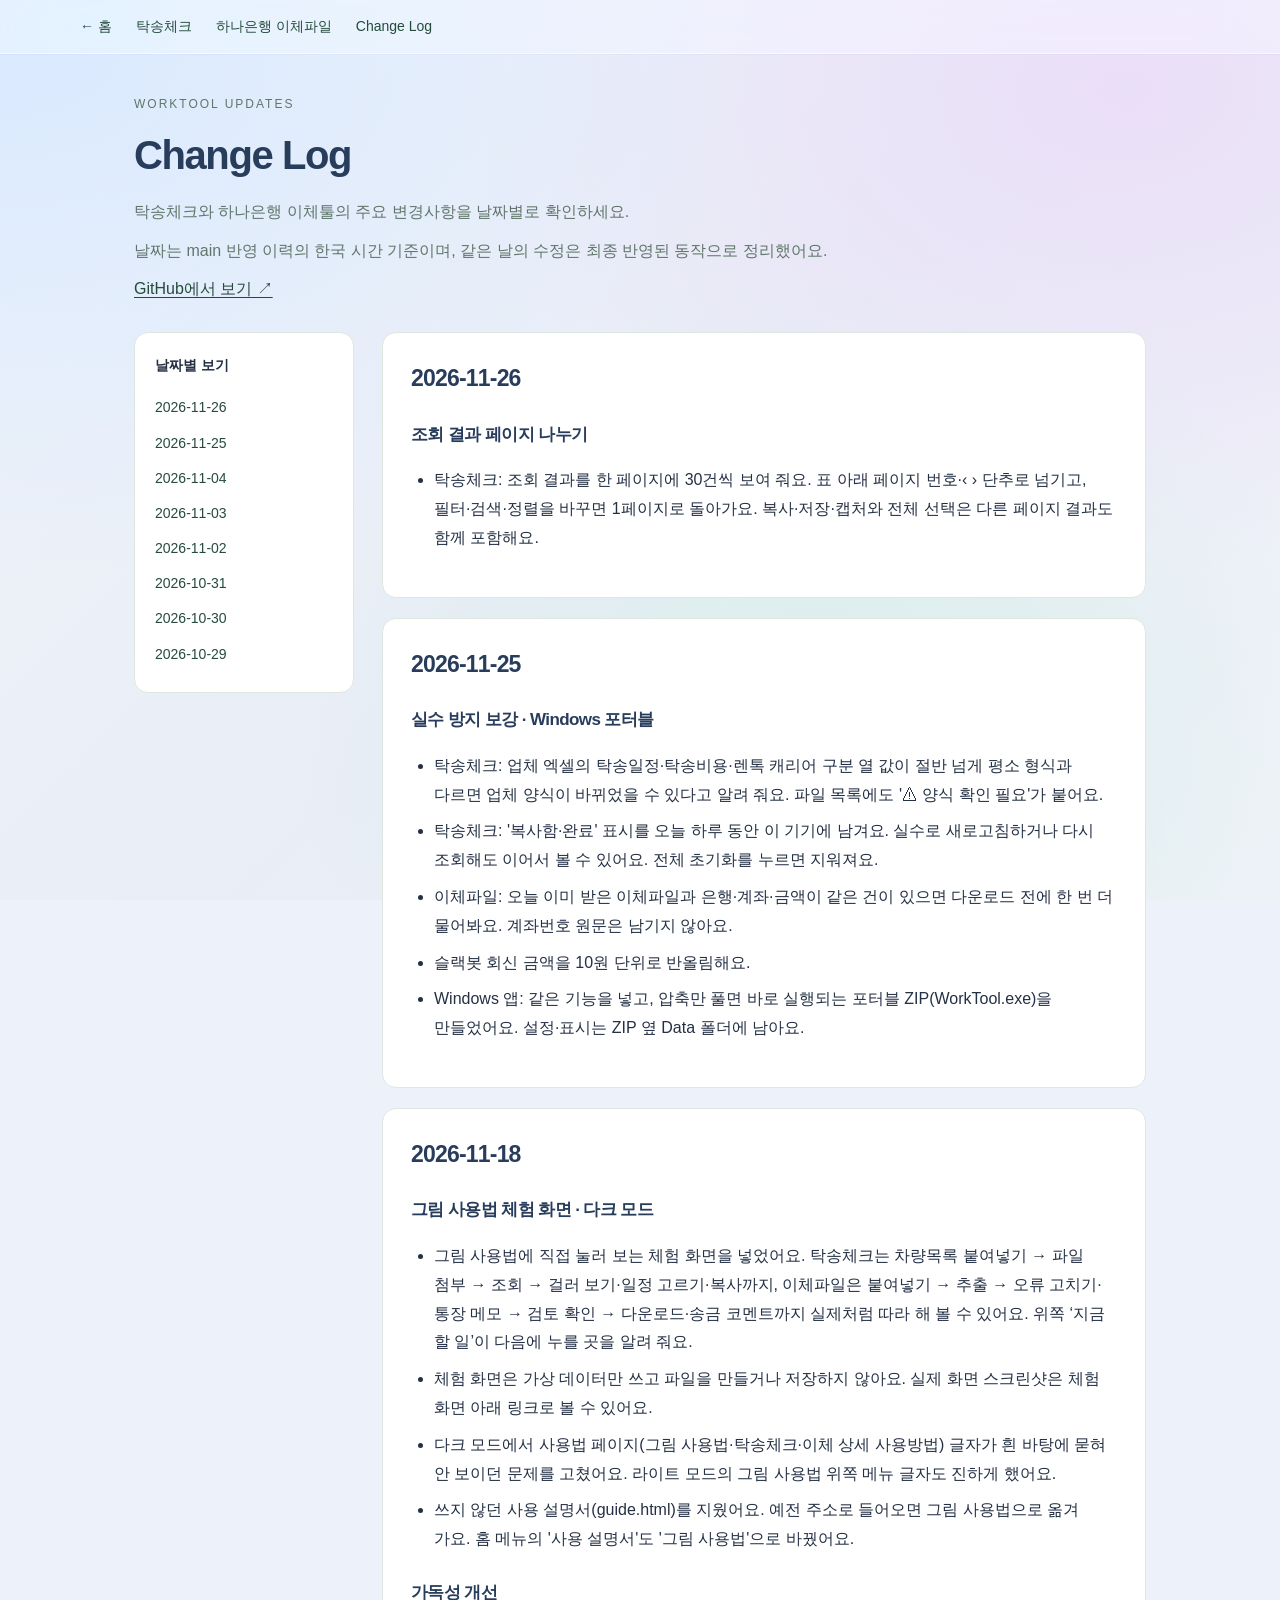
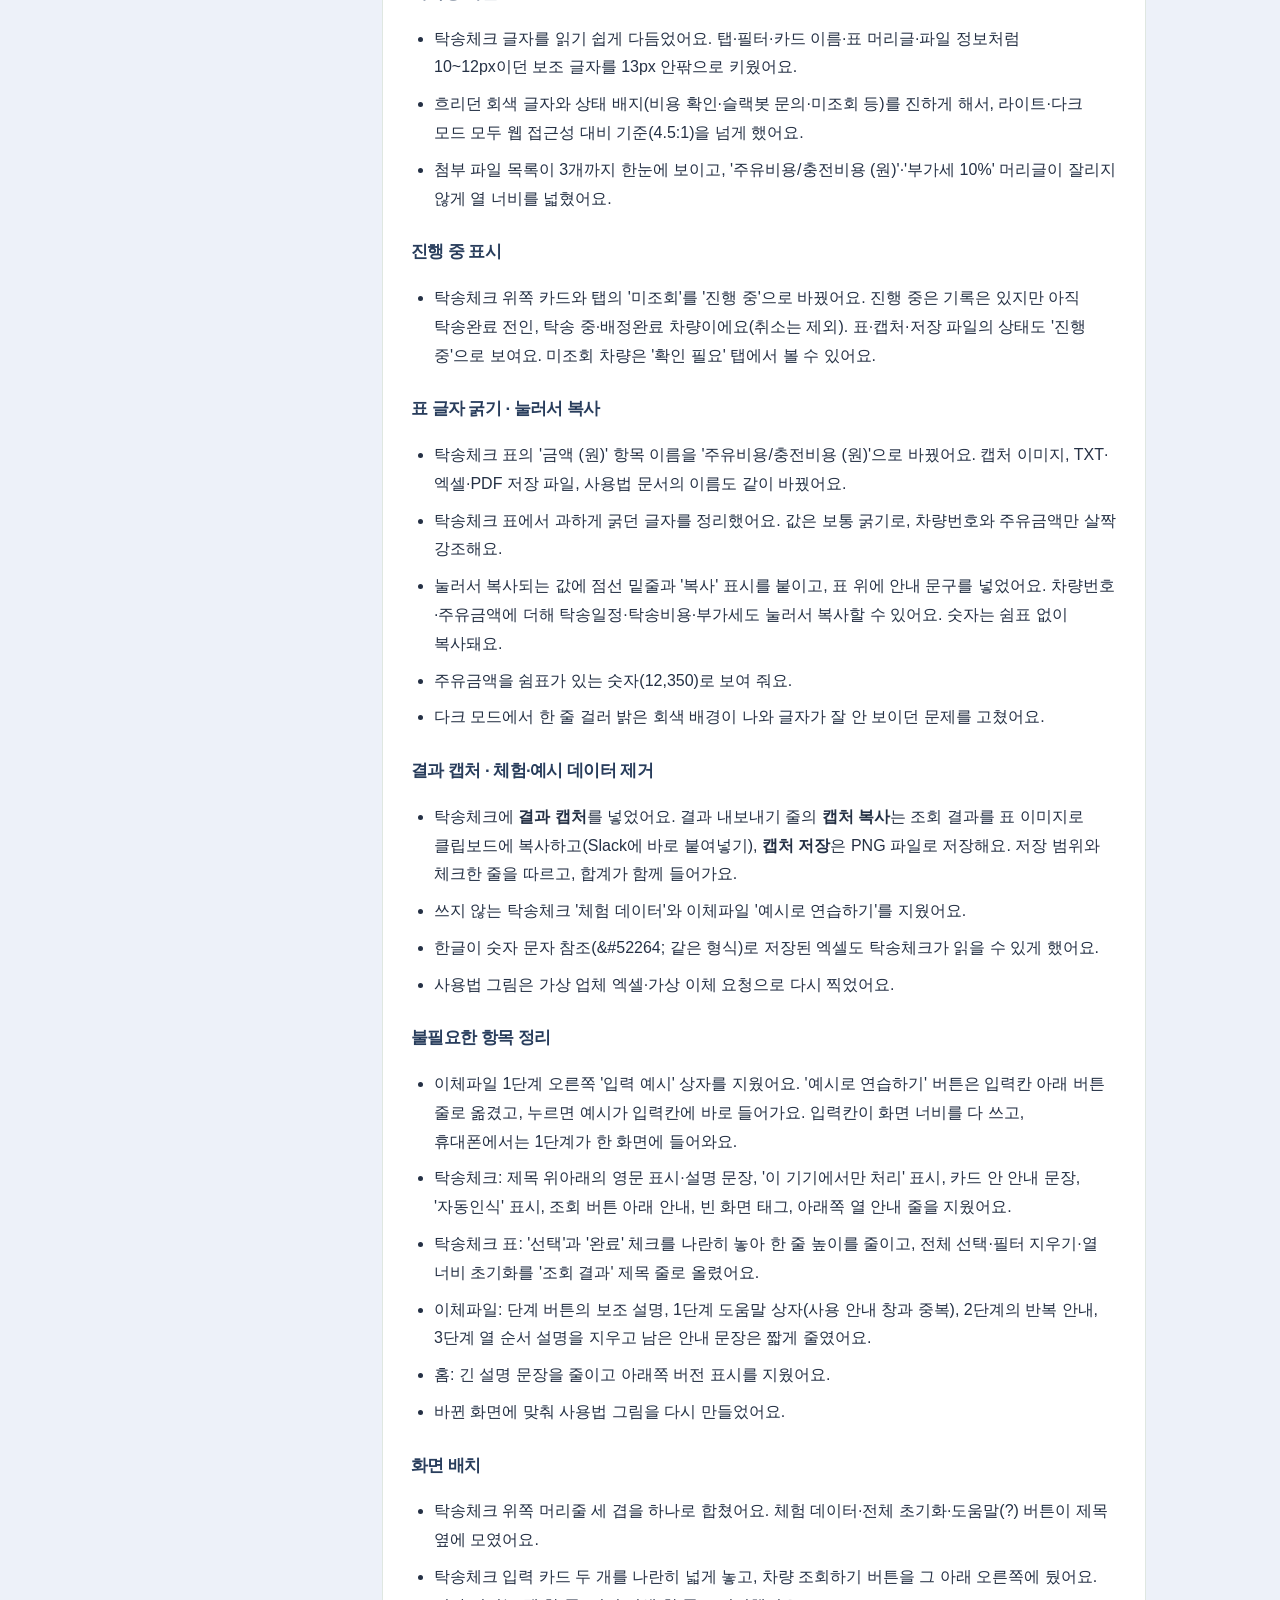
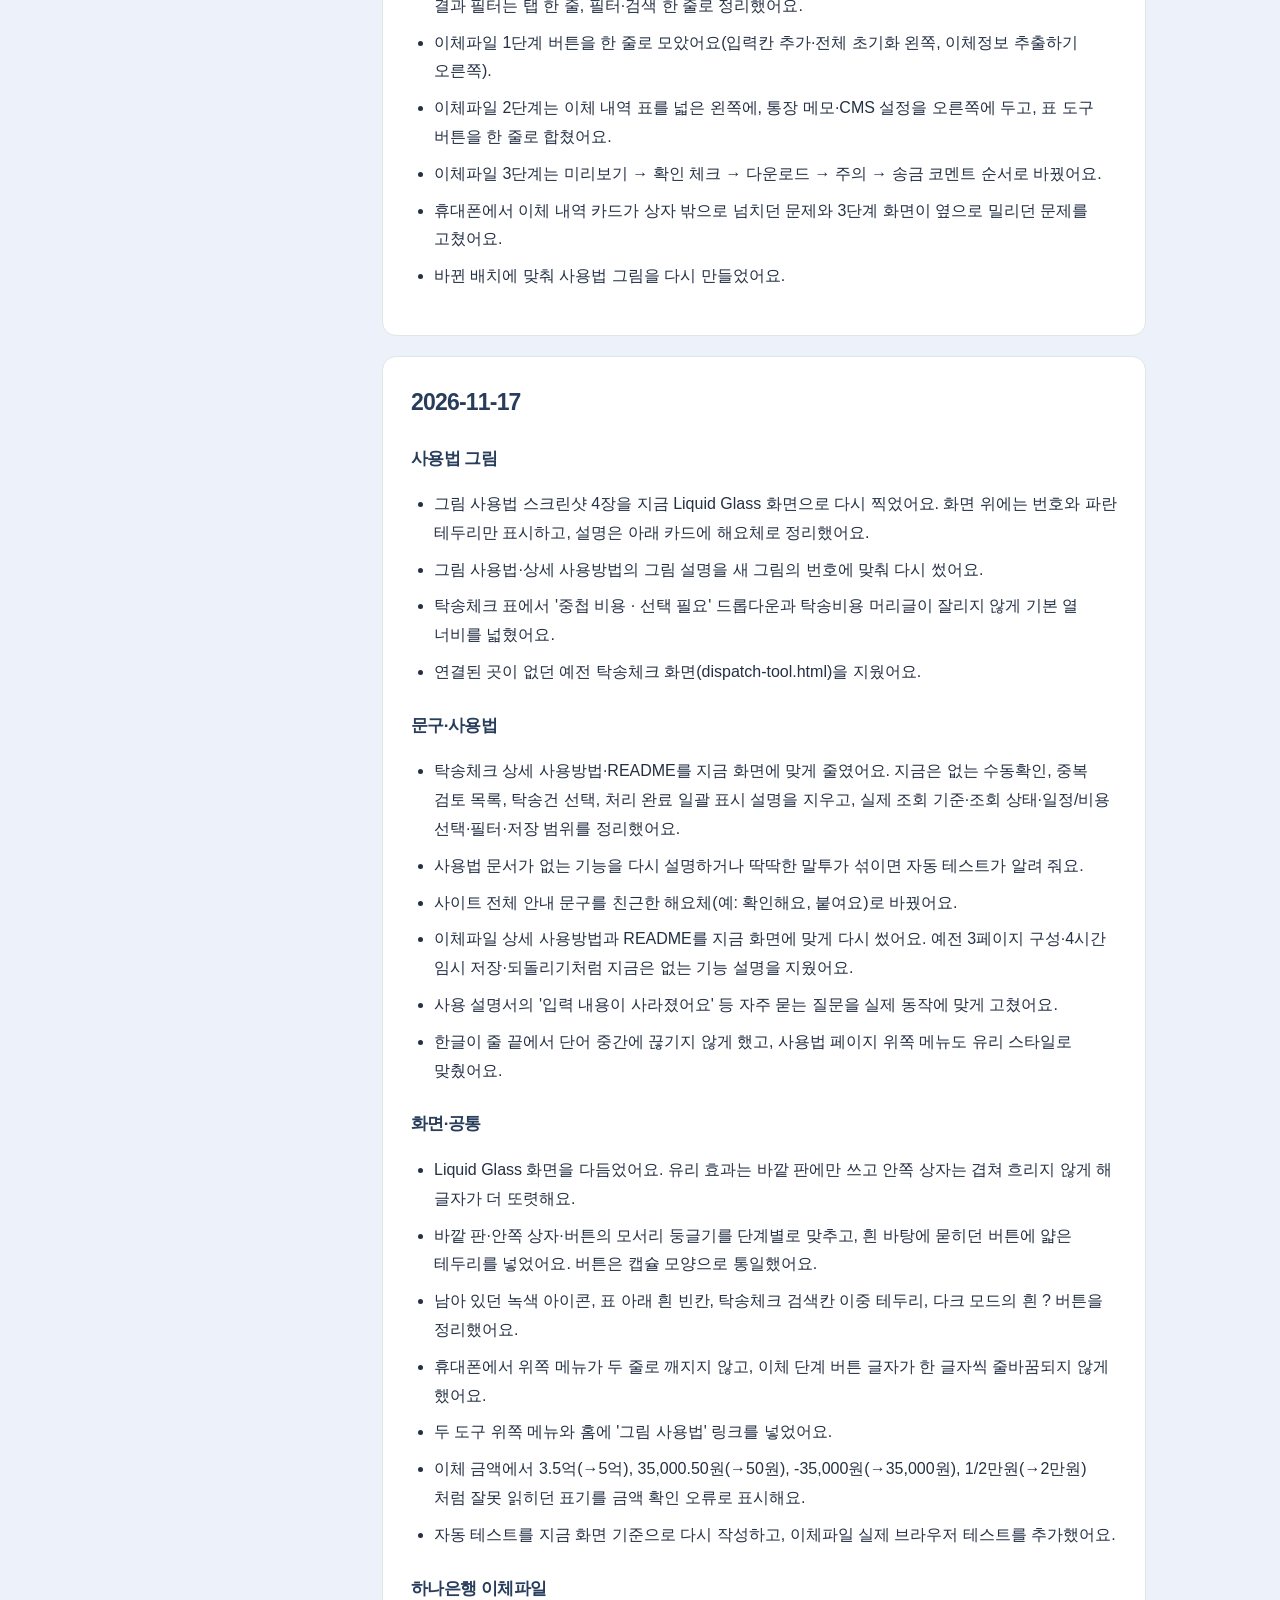
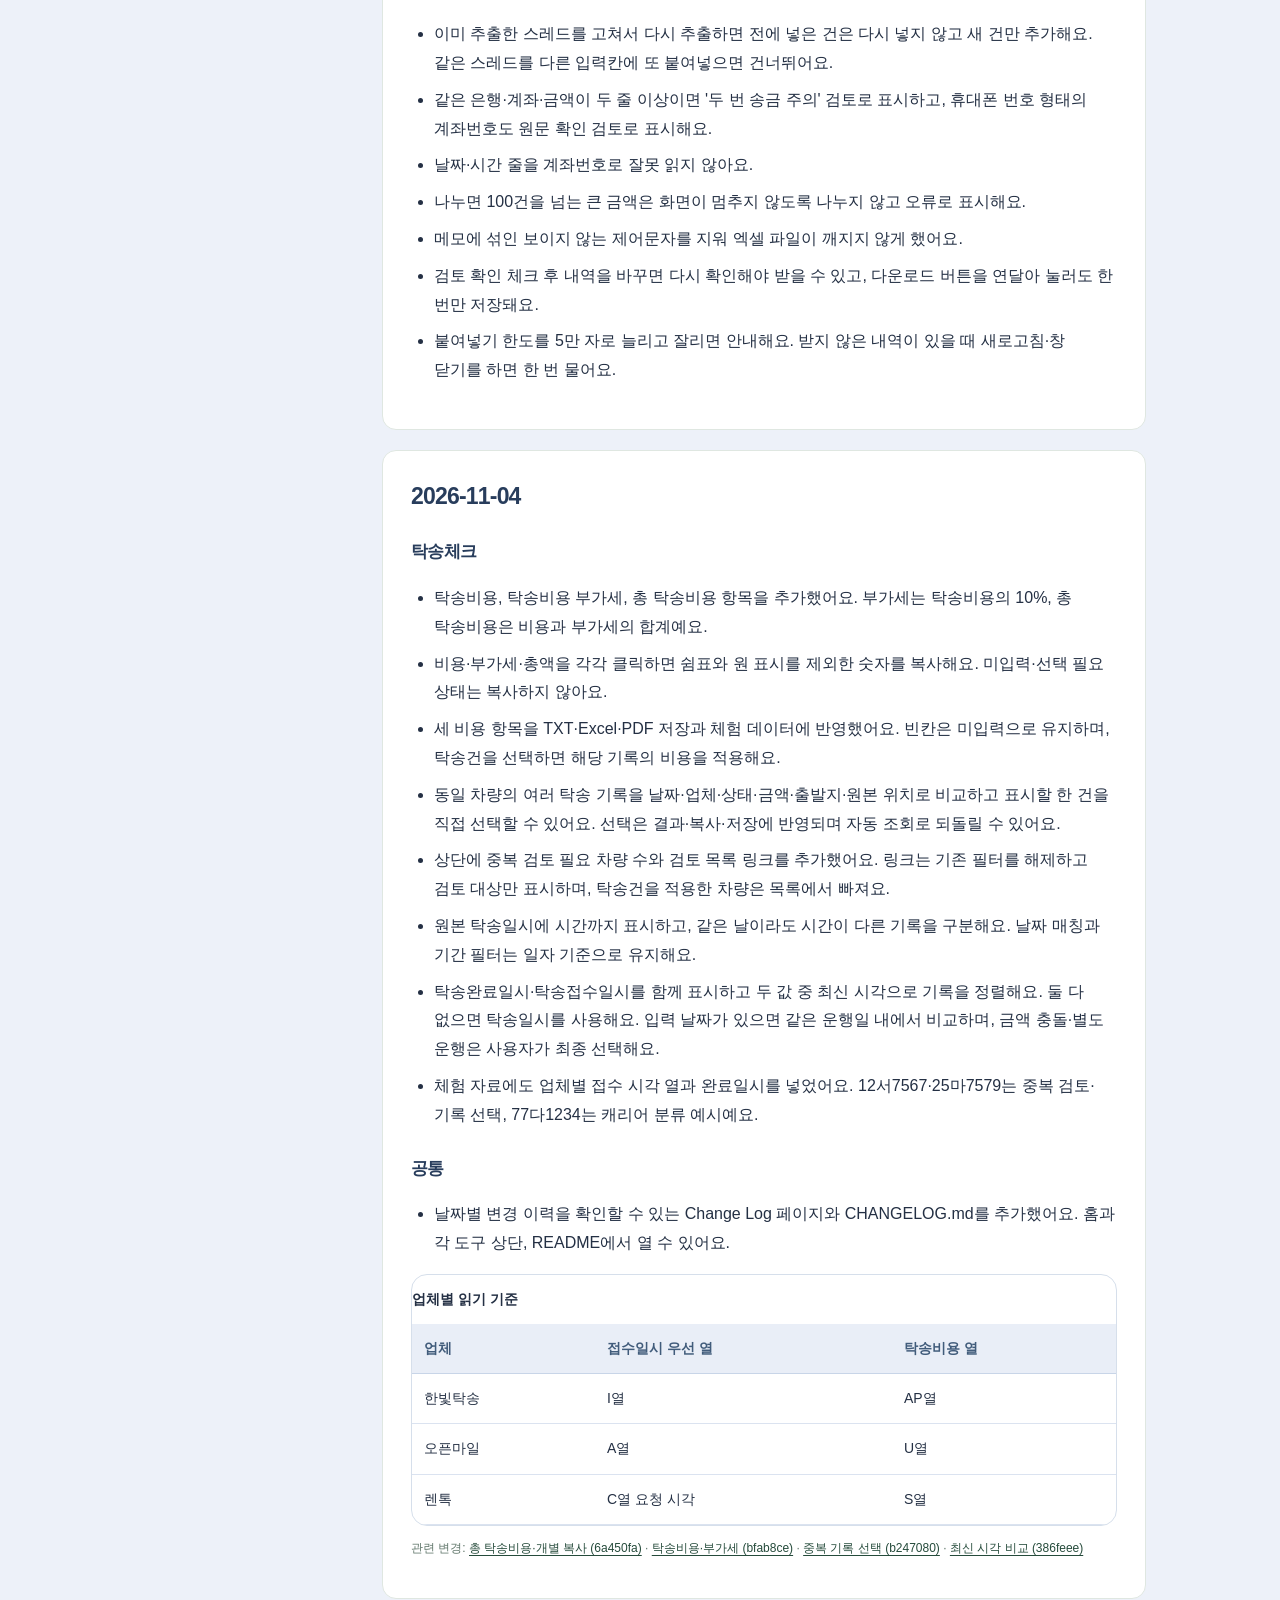
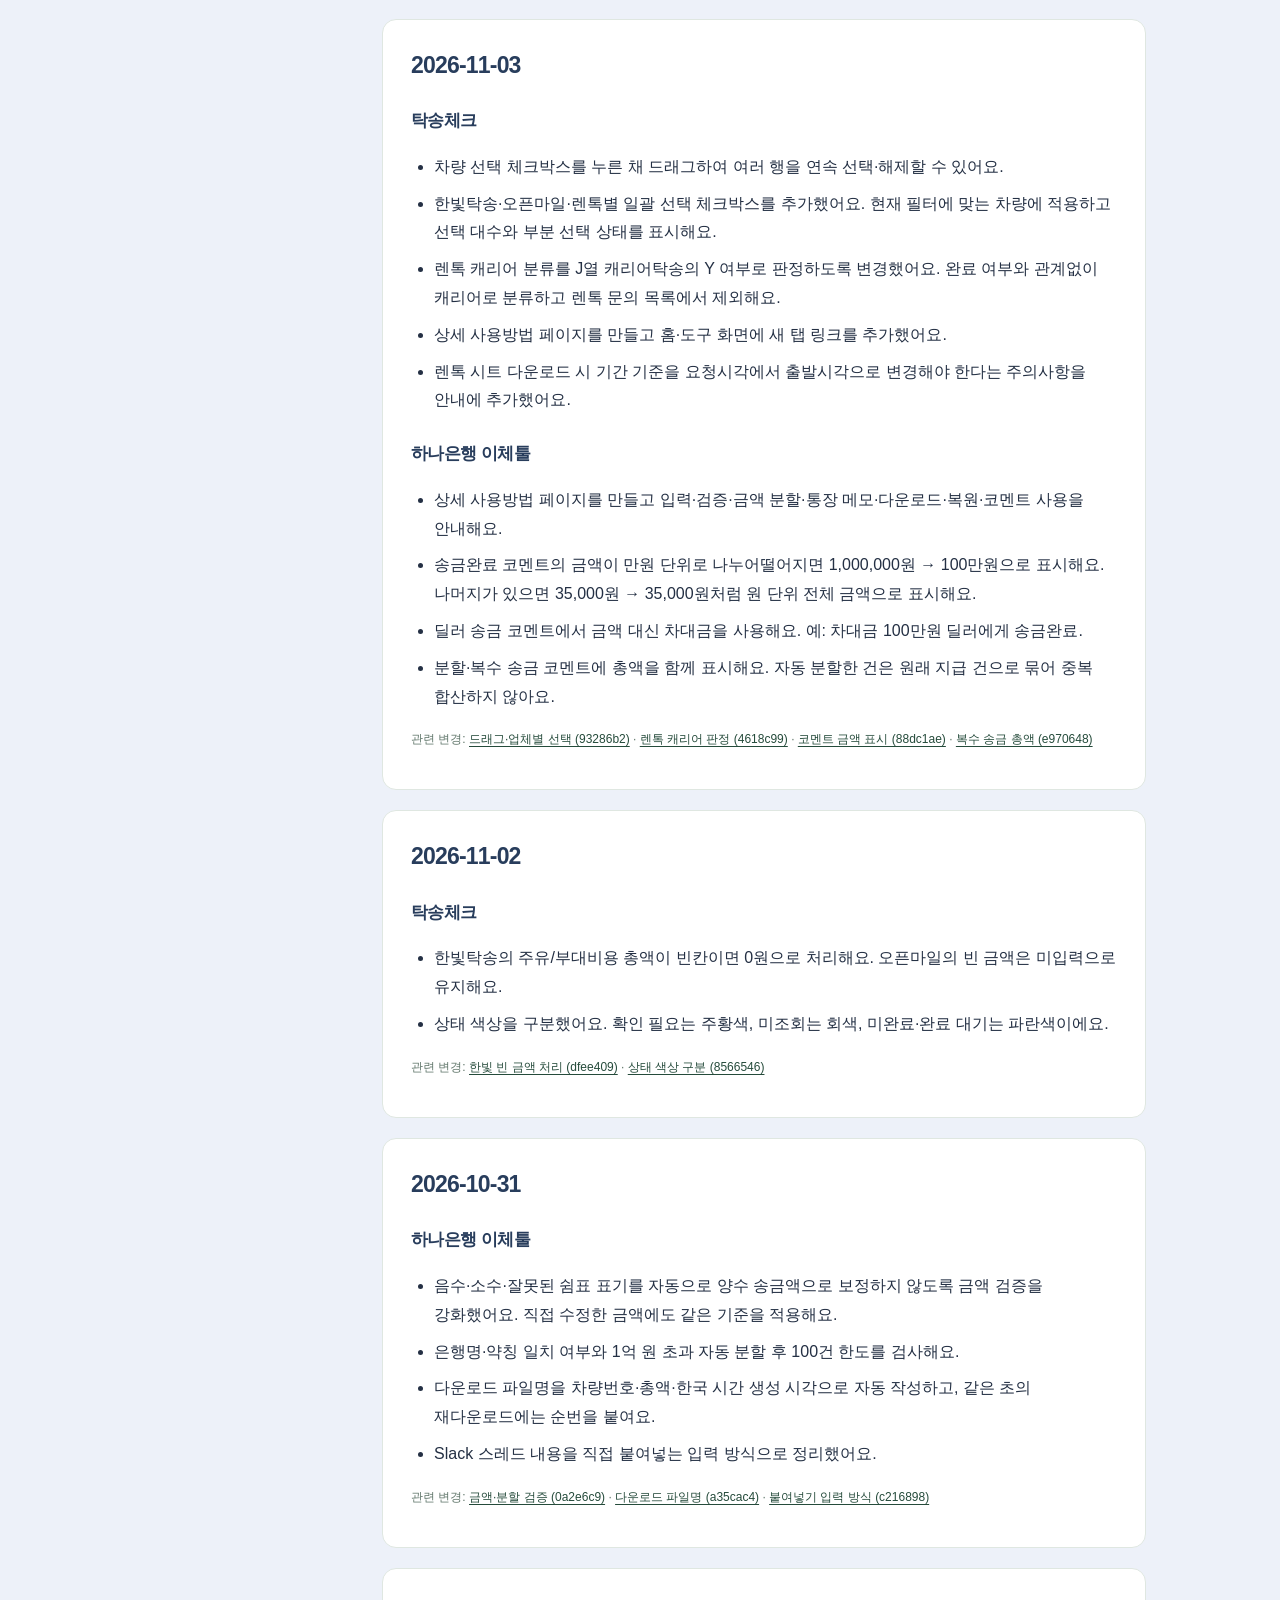
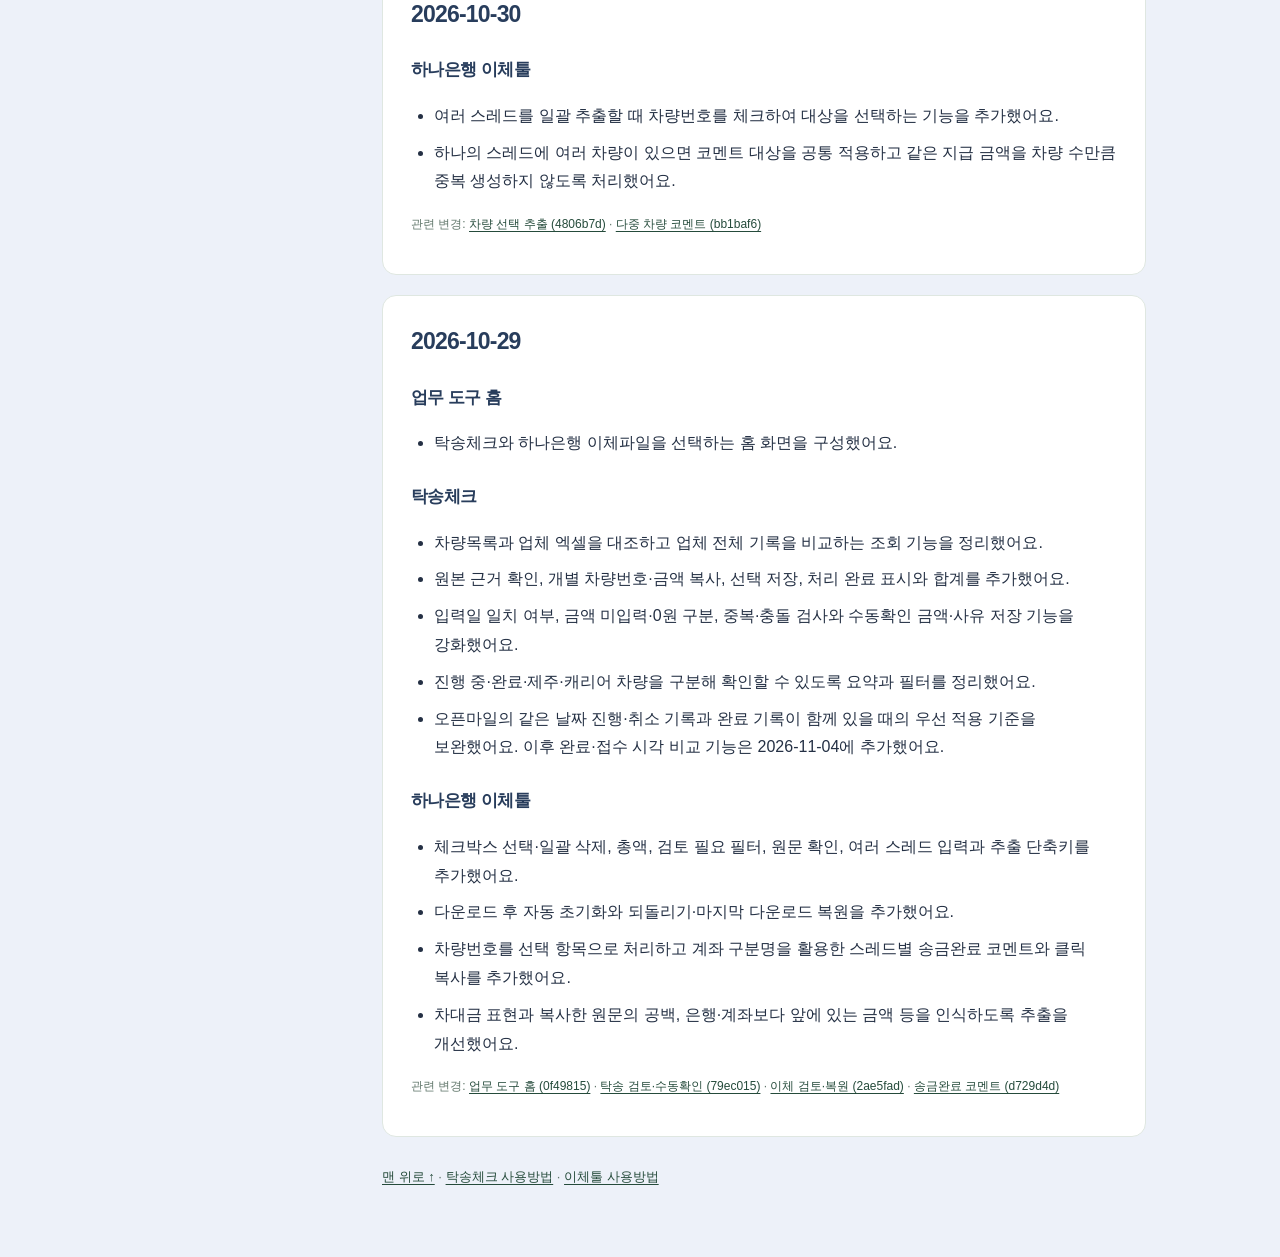
==== changelog.html @ ed2bb886 "Show dispatch check results 30 rows per page Co-Authored-By: Claude Opus 5.5 <noreply@anthropic.com>" ====
<!doctype html>
<html lang="ko"><head><meta charset="utf-8"><meta name="viewport" content="width=device-width,initial-scale=1"><meta name="description" content="WorkTool 탁송체크와 하나은행 이체툴의 날짜별 변경 이력이에요."><title>Change Log · 업무 도구</title><style>
:root{font-family:-apple-system,BlinkMacSystemFont,"Segoe UI","Malgun Gothic",sans-serif;color:#253e35;background:#f5f7f5;line-height:1.8}*{box-sizing:border-box}body{margin:0}a{color:#254b3b;text-underline-offset:4px}a:hover{text-decoration-thickness:2px}a:focus-visible,summary:focus-visible{outline:3px solid #397956;outline-offset:4px}nav{display:flex;flex-wrap:wrap;gap:12px 24px;padding:14px max(20px,calc((100vw - 1120px)/2));background:#fff;border-bottom:1px solid #dfe7e1;font-size:14px}nav a{text-decoration:none}main{max-width:1120px;margin:auto;padding:44px 24px 64px}.eyebrow{font-size:12px;letter-spacing:2px;color:#60766a}h1{font-size:clamp(28px,5vw,40px);line-height:1.35;letter-spacing:-1px;margin:12px 0 16px}h2{font-size:23px;line-height:1.5;margin:0 0 18px}h3{font-size:17px;margin:24px 0 8px}p{margin:10px 0}header>p{color:#60766a;max-width:740px}.button{display:inline-block;background:#254b3b;color:#fff;border-radius:9px;padding:10px 18px;text-decoration:none;margin:12px 0}.layout{display:grid;grid-template-columns:220px minmax(0,1fr);gap:28px;margin-top:28px}.toc{align-self:start;position:sticky;top:20px;background:#fff;border:1px solid #dfe7e1;border-radius:14px;padding:20px;font-size:14px}.toc strong{display:block;margin-bottom:12px}.toc a{display:block;padding:5px 0;text-decoration:none}.content{min-width:0}section{background:#fff;border:1px solid #dfe7e1;border-radius:14px;padding:28px;margin-bottom:20px;scroll-margin-top:20px}li{margin:8px 0}ol,ul{padding-left:23px}.note{background:#edf5ee;border-left:4px solid #397956;padding:12px 16px;border-radius:5px;margin:16px 0}.review-note{background:#fff4db;border-color:#a66a00}pre{background:#f5f7f5;border:1px solid #e0e8e2;padding:16px;border-radius:9px;overflow:auto;font-size:14px;line-height:1.8}code{font-family:ui-monospace,monospace}.tablewrap{overflow-x:auto}table{border-collapse:collapse;width:100%;font-size:14px}th,td{padding:12px;text-align:left;vertical-align:top;border-bottom:1px solid #e0e8e2}th{background:#f5f7f5;white-space:nowrap}.badge{display:inline-block;font-size:13px;font-weight:650;border-radius:5px;padding:3px 8px;white-space:nowrap}.needs{background:#fff4db;color:#8a5700}.missing{background:#eef1f4;color:#526171}.waiting{background:#e8f2ff;color:#245b9e}details{border-bottom:1px solid #e0e8e2;padding:14px 0}summary{cursor:pointer;font-weight:650}footer{font-size:13px;color:#60766a;margin-top:28px}@media(max-width:760px){main{padding:28px 16px 40px}.layout{grid-template-columns:1fr;gap:20px}.toc{position:static}.toc a{display:inline-block;margin-right:16px}section{padding:22px 18px}th,td{padding:10px 8px}}@media print{nav,.toc,.button{display:none}.layout{display:block}main{max-width:none;padding:0}section{break-inside:avoid;border:0;padding:15px 0}body{background:#fff}details{break-inside:avoid}}
 .commits{font-size:12px;color:#60766a;line-height:2;overflow-wrap:anywhere}caption{text-align:left;font-weight:650;padding:12px 0}h2 time{font-variant-numeric:tabular-nums}</style><link rel="stylesheet" href="./assets/mac-glass.css?v=20261118-4">
<script src="./assets/theme.js?v=20261116-1"></script>
</head><body class="mac-ui" data-page="changelog"><nav aria-label="기능 이동"><a href="./index.html">← 홈</a><a href="./dispatch.html">탁송체크</a><a href="./transfer.html">하나은행 이체파일</a><a href="./changelog.html" aria-current="page">Change Log</a></nav><main id="top"><header><div class="eyebrow">WORKTOOL UPDATES</div><h1>Change Log</h1><p>탁송체크와 하나은행 이체툴의 주요 변경사항을 날짜별로 확인하세요.</p><p>날짜는 main 반영 이력의 한국 시간 기준이며, 같은 날의 수정은 최종 반영된 동작으로 정리했어요.</p><a href="https://github.com/chowonki/WorkTool/blob/main/CHANGELOG.md" target="_blank" rel="noopener">GitHub에서 보기 ↗</a></header><div class="layout"><aside class="toc" aria-label="변경 날짜"><strong>날짜별 보기</strong><a href="#date-2026-11-26">2026-11-26</a><a href="#date-2026-11-25">2026-11-25</a><a href="#date-2026-11-04">2026-11-04</a><a href="#date-2026-11-03">2026-11-03</a><a href="#date-2026-11-02">2026-11-02</a><a href="#date-2026-10-31">2026-10-31</a><a href="#date-2026-10-30">2026-10-30</a><a href="#date-2026-10-29">2026-10-29</a></aside><div class="content"><section id="date-2026-11-26"><h2><time datetime="2026-11-26">2026-11-26</time></h2><h3>조회 결과 페이지 나누기</h3><ul><li>탁송체크: 조회 결과를 한 페이지에 30건씩 보여 줘요. 표 아래 페이지 번호·‹ › 단추로 넘기고, 필터·검색·정렬을 바꾸면 1페이지로 돌아가요. 복사·저장·캡처와 전체 선택은 다른 페이지 결과도 함께 포함해요.</li></ul></section><section id="date-2026-11-25"><h2><time datetime="2026-11-25">2026-11-25</time></h2><h3>실수 방지 보강 · Windows 포터블</h3><ul><li>탁송체크: 업체 엑셀의 탁송일정·탁송비용·렌톡 캐리어 구분 열 값이 절반 넘게 평소 형식과 다르면 업체 양식이 바뀌었을 수 있다고 알려 줘요. 파일 목록에도 '⚠ 양식 확인 필요'가 붙어요.</li><li>탁송체크: '복사함·완료' 표시를 오늘 하루 동안 이 기기에 남겨요. 실수로 새로고침하거나 다시 조회해도 이어서 볼 수 있어요. 전체 초기화를 누르면 지워져요.</li><li>이체파일: 오늘 이미 받은 이체파일과 은행·계좌·금액이 같은 건이 있으면 다운로드 전에 한 번 더 물어봐요. 계좌번호 원문은 남기지 않아요.</li><li>슬랙봇 회신 금액을 10원 단위로 반올림해요.</li><li>Windows 앱: 같은 기능을 넣고, 압축만 풀면 바로 실행되는 포터블 ZIP(WorkTool.exe)을 만들었어요. 설정·표시는 ZIP 옆 Data 폴더에 남아요.</li></ul></section><section id="date-2026-11-18"><h2><time datetime="2026-11-18">2026-11-18</time></h2><h3>그림 사용법 체험 화면 · 다크 모드</h3><ul><li>그림 사용법에 직접 눌러 보는 체험 화면을 넣었어요. 탁송체크는 차량목록 붙여넣기 → 파일 첨부 → 조회 → 걸러 보기·일정 고르기·복사까지, 이체파일은 붙여넣기 → 추출 → 오류 고치기·통장 메모 → 검토 확인 → 다운로드·송금 코멘트까지 실제처럼 따라 해 볼 수 있어요. 위쪽 ‘지금 할 일’이 다음에 누를 곳을 알려 줘요.</li><li>체험 화면은 가상 데이터만 쓰고 파일을 만들거나 저장하지 않아요. 실제 화면 스크린샷은 체험 화면 아래 링크로 볼 수 있어요.</li><li>다크 모드에서 사용법 페이지(그림 사용법·탁송체크·이체 상세 사용방법) 글자가 흰 바탕에 묻혀 안 보이던 문제를 고쳤어요. 라이트 모드의 그림 사용법 위쪽 메뉴 글자도 진하게 했어요.</li><li>쓰지 않던 사용 설명서(guide.html)를 지웠어요. 예전 주소로 들어오면 그림 사용법으로 옮겨 가요. 홈 메뉴의 '사용 설명서'도 '그림 사용법'으로 바꿨어요.</li></ul><h3>가독성 개선</h3><ul><li>탁송체크 글자를 읽기 쉽게 다듬었어요. 탭·필터·카드 이름·표 머리글·파일 정보처럼 10~12px이던 보조 글자를 13px 안팎으로 키웠어요.</li><li>흐리던 회색 글자와 상태 배지(비용 확인·슬랙봇 문의·미조회 등)를 진하게 해서, 라이트·다크 모드 모두 웹 접근성 대비 기준(4.5:1)을 넘게 했어요.</li><li>첨부 파일 목록이 3개까지 한눈에 보이고, '주유비용/충전비용 (원)'·'부가세 10%' 머리글이 잘리지 않게 열 너비를 넓혔어요.</li></ul><h3>진행 중 표시</h3><ul><li>탁송체크 위쪽 카드와 탭의 '미조회'를 '진행 중'으로 바꿨어요. 진행 중은 기록은 있지만 아직 탁송완료 전인, 탁송 중·배정완료 차량이에요(취소는 제외). 표·캡처·저장 파일의 상태도 '진행 중'으로 보여요. 미조회 차량은 '확인 필요' 탭에서 볼 수 있어요.</li></ul><h3>표 글자 굵기 · 눌러서 복사</h3><ul><li>탁송체크 표의 '금액 (원)' 항목 이름을 '주유비용/충전비용 (원)'으로 바꿨어요. 캡처 이미지, TXT·엑셀·PDF 저장 파일, 사용법 문서의 이름도 같이 바꿨어요.</li><li>탁송체크 표에서 과하게 굵던 글자를 정리했어요. 값은 보통 굵기로, 차량번호와 주유금액만 살짝 강조해요.</li><li>눌러서 복사되는 값에 점선 밑줄과 '복사' 표시를 붙이고, 표 위에 안내 문구를 넣었어요. 차량번호·주유금액에 더해 탁송일정·탁송비용·부가세도 눌러서 복사할 수 있어요. 숫자는 쉼표 없이 복사돼요.</li><li>주유금액을 쉼표가 있는 숫자(12,350)로 보여 줘요.</li><li>다크 모드에서 한 줄 걸러 밝은 회색 배경이 나와 글자가 잘 안 보이던 문제를 고쳤어요.</li></ul><h3>결과 캡처 · 체험·예시 데이터 제거</h3><ul><li>탁송체크에 <b>결과 캡처</b>를 넣었어요. 결과 내보내기 줄의 <b>캡처 복사</b>는 조회 결과를 표 이미지로 클립보드에 복사하고(Slack에 바로 붙여넣기), <b>캡처 저장</b>은 PNG 파일로 저장해요. 저장 범위와 체크한 줄을 따르고, 합계가 함께 들어가요.</li><li>쓰지 않는 탁송체크 '체험 데이터'와 이체파일 '예시로 연습하기'를 지웠어요.</li><li>한글이 숫자 문자 참조(&amp;#52264; 같은 형식)로 저장된 엑셀도 탁송체크가 읽을 수 있게 했어요.</li><li>사용법 그림은 가상 업체 엑셀·가상 이체 요청으로 다시 찍었어요.</li></ul><h3>불필요한 항목 정리</h3><ul><li>이체파일 1단계 오른쪽 '입력 예시' 상자를 지웠어요. '예시로 연습하기' 버튼은 입력칸 아래 버튼 줄로 옮겼고, 누르면 예시가 입력칸에 바로 들어가요. 입력칸이 화면 너비를 다 쓰고, 휴대폰에서는 1단계가 한 화면에 들어와요.</li><li>탁송체크: 제목 위아래의 영문 표시·설명 문장, '이 기기에서만 처리' 표시, 카드 안 안내 문장, '자동인식' 표시, 조회 버튼 아래 안내, 빈 화면 태그, 아래쪽 열 안내 줄을 지웠어요.</li><li>탁송체크 표: '선택'과 '완료' 체크를 나란히 놓아 한 줄 높이를 줄이고, 전체 선택·필터 지우기·열 너비 초기화를 '조회 결과' 제목 줄로 올렸어요.</li><li>이체파일: 단계 버튼의 보조 설명, 1단계 도움말 상자(사용 안내 창과 중복), 2단계의 반복 안내, 3단계 열 순서 설명을 지우고 남은 안내 문장은 짧게 줄였어요.</li><li>홈: 긴 설명 문장을 줄이고 아래쪽 버전 표시를 지웠어요.</li><li>바뀐 화면에 맞춰 사용법 그림을 다시 만들었어요.</li></ul><h3>화면 배치</h3><ul><li>탁송체크 위쪽 머리줄 세 겹을 하나로 합쳤어요. 체험 데이터·전체 초기화·도움말(?) 버튼이 제목 옆에 모였어요.</li><li>탁송체크 입력 카드 두 개를 나란히 넓게 놓고, 차량 조회하기 버튼을 그 아래 오른쪽에 뒀어요. 결과 필터는 탭 한 줄, 필터·검색 한 줄로 정리했어요.</li><li>이체파일 1단계 버튼을 한 줄로 모았어요(입력칸 추가·전체 초기화 왼쪽, 이체정보 추출하기 오른쪽).</li><li>이체파일 2단계는 이체 내역 표를 넓은 왼쪽에, 통장 메모·CMS 설정을 오른쪽에 두고, 표 도구 버튼을 한 줄로 합쳤어요.</li><li>이체파일 3단계는 미리보기 → 확인 체크 → 다운로드 → 주의 → 송금 코멘트 순서로 바꿨어요.</li><li>휴대폰에서 이체 내역 카드가 상자 밖으로 넘치던 문제와 3단계 화면이 옆으로 밀리던 문제를 고쳤어요.</li><li>바뀐 배치에 맞춰 사용법 그림을 다시 만들었어요.</li></ul></section><section id="date-2026-11-17"><h2><time datetime="2026-11-17">2026-11-17</time></h2><h3>사용법 그림</h3><ul><li>그림 사용법 스크린샷 4장을 지금 Liquid Glass 화면으로 다시 찍었어요. 화면 위에는 번호와 파란 테두리만 표시하고, 설명은 아래 카드에 해요체로 정리했어요.</li><li>그림 사용법·상세 사용방법의 그림 설명을 새 그림의 번호에 맞춰 다시 썼어요.</li><li>탁송체크 표에서 '중첩 비용 · 선택 필요' 드롭다운과 탁송비용 머리글이 잘리지 않게 기본 열 너비를 넓혔어요.</li><li>연결된 곳이 없던 예전 탁송체크 화면(dispatch-tool.html)을 지웠어요.</li></ul><h3>문구·사용법</h3><ul><li>탁송체크 상세 사용방법·README를 지금 화면에 맞게 줄였어요. 지금은 없는 수동확인, 중복 검토 목록, 탁송건 선택, 처리 완료 일괄 표시 설명을 지우고, 실제 조회 기준·조회 상태·일정/비용 선택·필터·저장 범위를 정리했어요.</li><li>사용법 문서가 없는 기능을 다시 설명하거나 딱딱한 말투가 섞이면 자동 테스트가 알려 줘요.</li><li>사이트 전체 안내 문구를 친근한 해요체(예: 확인해요, 붙여요)로 바꿨어요.</li><li>이체파일 상세 사용방법과 README를 지금 화면에 맞게 다시 썼어요. 예전 3페이지 구성·4시간 임시 저장·되돌리기처럼 지금은 없는 기능 설명을 지웠어요.</li><li>사용 설명서의 '입력 내용이 사라졌어요' 등 자주 묻는 질문을 실제 동작에 맞게 고쳤어요.</li><li>한글이 줄 끝에서 단어 중간에 끊기지 않게 했고, 사용법 페이지 위쪽 메뉴도 유리 스타일로 맞췄어요.</li></ul><h3>화면·공통</h3><ul><li>Liquid Glass 화면을 다듬었어요. 유리 효과는 바깥 판에만 쓰고 안쪽 상자는 겹쳐 흐리지 않게 해 글자가 더 또렷해요.</li><li>바깥 판·안쪽 상자·버튼의 모서리 둥글기를 단계별로 맞추고, 흰 바탕에 묻히던 버튼에 얇은 테두리를 넣었어요. 버튼은 캡슐 모양으로 통일했어요.</li><li>남아 있던 녹색 아이콘, 표 아래 흰 빈칸, 탁송체크 검색칸 이중 테두리, 다크 모드의 흰 ? 버튼을 정리했어요.</li><li>휴대폰에서 위쪽 메뉴가 두 줄로 깨지지 않고, 이체 단계 버튼 글자가 한 글자씩 줄바꿈되지 않게 했어요.</li><li>두 도구 위쪽 메뉴와 홈에 '그림 사용법' 링크를 넣었어요.</li><li>이체 금액에서 3.5억(→5억), 35,000.50원(→50원), -35,000원(→35,000원), 1/2만원(→2만원)처럼 잘못 읽히던 표기를 금액 확인 오류로 표시해요.</li><li>자동 테스트를 지금 화면 기준으로 다시 작성하고, 이체파일 실제 브라우저 테스트를 추가했어요.</li></ul><h3>하나은행 이체파일</h3><ul><li>이미 추출한 스레드를 고쳐서 다시 추출하면 전에 넣은 건은 다시 넣지 않고 새 건만 추가해요. 같은 스레드를 다른 입력칸에 또 붙여넣으면 건너뛰어요.</li><li>같은 은행·계좌·금액이 두 줄 이상이면 '두 번 송금 주의' 검토로 표시하고, 휴대폰 번호 형태의 계좌번호도 원문 확인 검토로 표시해요.</li><li>날짜·시간 줄을 계좌번호로 잘못 읽지 않아요.</li><li>나누면 100건을 넘는 큰 금액은 화면이 멈추지 않도록 나누지 않고 오류로 표시해요.</li><li>메모에 섞인 보이지 않는 제어문자를 지워 엑셀 파일이 깨지지 않게 했어요.</li><li>검토 확인 체크 후 내역을 바꾸면 다시 확인해야 받을 수 있고, 다운로드 버튼을 연달아 눌러도 한 번만 저장돼요.</li><li>붙여넣기 한도를 5만 자로 늘리고 잘리면 안내해요. 받지 않은 내역이 있을 때 새로고침·창 닫기를 하면 한 번 물어요.</li></ul></section><section id="date-2026-11-04"><h2><time datetime="2026-11-04">2026-11-04</time></h2><h3>탁송체크</h3><ul><li>탁송비용, 탁송비용 부가세, 총 탁송비용 항목을 추가했어요. 부가세는 탁송비용의 10%, 총 탁송비용은 비용과 부가세의 합계예요.</li><li>비용·부가세·총액을 각각 클릭하면 쉼표와 원 표시를 제외한 숫자를 복사해요. 미입력·선택 필요 상태는 복사하지 않아요.</li><li>세 비용 항목을 TXT·Excel·PDF 저장과 체험 데이터에 반영했어요. 빈칸은 미입력으로 유지하며, 탁송건을 선택하면 해당 기록의 비용을 적용해요.</li><li>동일 차량의 여러 탁송 기록을 날짜·업체·상태·금액·출발지·원본 위치로 비교하고 표시할 한 건을 직접 선택할 수 있어요. 선택은 결과·복사·저장에 반영되며 자동 조회로 되돌릴 수 있어요.</li><li>상단에 중복 검토 필요 차량 수와 검토 목록 링크를 추가했어요. 링크는 기존 필터를 해제하고 검토 대상만 표시하며, 탁송건을 적용한 차량은 목록에서 빠져요.</li><li>원본 탁송일시에 시간까지 표시하고, 같은 날이라도 시간이 다른 기록을 구분해요. 날짜 매칭과 기간 필터는 일자 기준으로 유지해요.</li><li>탁송완료일시·탁송접수일시를 함께 표시하고 두 값 중 최신 시각으로 기록을 정렬해요. 둘 다 없으면 탁송일시를 사용해요. 입력 날짜가 있으면 같은 운행일 내에서 비교하며, 금액 충돌·별도 운행은 사용자가 최종 선택해요.</li><li>체험 자료에도 업체별 접수 시각 열과 완료일시를 넣었어요. 12서7567·25마7579는 중복 검토·기록 선택, 77다1234는 캐리어 분류 예시예요.</li></ul><h3>공통</h3><ul><li>날짜별 변경 이력을 확인할 수 있는 Change Log 페이지와 CHANGELOG.md를 추가했어요. 홈과 각 도구 상단, README에서 열 수 있어요.</li></ul><div class="tablewrap"><table><caption>업체별 읽기 기준</caption><thead><tr><th scope="col">업체</th><th scope="col">접수일시 우선 열</th><th scope="col">탁송비용 열</th></tr></thead><tbody><tr><td>한빛탁송</td><td>I열</td><td>AP열</td></tr><tr><td>오픈마일</td><td>A열</td><td>U열</td></tr><tr><td>렌톡</td><td>C열 요청 시각</td><td>S열</td></tr></tbody></table></div><p class="commits">관련 변경: <a href="https://github.com/chowonki/WorkTool/commit/6a450fa" target="_blank" rel="noopener">총 탁송비용·개별 복사 (6a450fa)</a> · <a href="https://github.com/chowonki/WorkTool/commit/bfab8ce" target="_blank" rel="noopener">탁송비용·부가세 (bfab8ce)</a> · <a href="https://github.com/chowonki/WorkTool/commit/b247080" target="_blank" rel="noopener">중복 기록 선택 (b247080)</a> · <a href="https://github.com/chowonki/WorkTool/commit/386feee" target="_blank" rel="noopener">최신 시각 비교 (386feee)</a></p></section><section id="date-2026-11-03"><h2><time datetime="2026-11-03">2026-11-03</time></h2><h3>탁송체크</h3><ul><li>차량 선택 체크박스를 누른 채 드래그하여 여러 행을 연속 선택·해제할 수 있어요.</li><li>한빛탁송·오픈마일·렌톡별 일괄 선택 체크박스를 추가했어요. 현재 필터에 맞는 차량에 적용하고 선택 대수와 부분 선택 상태를 표시해요.</li><li>렌톡 캐리어 분류를 J열 캐리어탁송의 Y 여부로 판정하도록 변경했어요. 완료 여부와 관계없이 캐리어로 분류하고 렌톡 문의 목록에서 제외해요.</li><li>상세 사용방법 페이지를 만들고 홈·도구 화면에 새 탭 링크를 추가했어요.</li><li>렌톡 시트 다운로드 시 기간 기준을 요청시각에서 출발시각으로 변경해야 한다는 주의사항을 안내에 추가했어요.</li></ul><h3>하나은행 이체툴</h3><ul><li>상세 사용방법 페이지를 만들고 입력·검증·금액 분할·통장 메모·다운로드·복원·코멘트 사용을 안내해요.</li><li>송금완료 코멘트의 금액이 만원 단위로 나누어떨어지면 1,000,000원 → 100만원으로 표시해요. 나머지가 있으면 35,000원 → 35,000원처럼 원 단위 전체 금액으로 표시해요.</li><li>딜러 송금 코멘트에서 금액 대신 차대금을 사용해요. 예: 차대금 100만원 딜러에게 송금완료.</li><li>분할·복수 송금 코멘트에 총액을 함께 표시해요. 자동 분할한 건은 원래 지급 건으로 묶어 중복 합산하지 않아요.</li></ul><p class="commits">관련 변경: <a href="https://github.com/chowonki/WorkTool/commit/93286b2" target="_blank" rel="noopener">드래그·업체별 선택 (93286b2)</a> · <a href="https://github.com/chowonki/WorkTool/commit/4618c99" target="_blank" rel="noopener">렌톡 캐리어 판정 (4618c99)</a> · <a href="https://github.com/chowonki/WorkTool/commit/88dc1ae" target="_blank" rel="noopener">코멘트 금액 표시 (88dc1ae)</a> · <a href="https://github.com/chowonki/WorkTool/commit/e970648" target="_blank" rel="noopener">복수 송금 총액 (e970648)</a></p></section><section id="date-2026-11-02"><h2><time datetime="2026-11-02">2026-11-02</time></h2><h3>탁송체크</h3><ul><li>한빛탁송의 주유/부대비용 총액이 빈칸이면 0원으로 처리해요. 오픈마일의 빈 금액은 미입력으로 유지해요.</li><li>상태 색상을 구분했어요. 확인 필요는 주황색, 미조회는 회색, 미완료·완료 대기는 파란색이에요.</li></ul><p class="commits">관련 변경: <a href="https://github.com/chowonki/WorkTool/commit/dfee409" target="_blank" rel="noopener">한빛 빈 금액 처리 (dfee409)</a> · <a href="https://github.com/chowonki/WorkTool/commit/8566546" target="_blank" rel="noopener">상태 색상 구분 (8566546)</a></p></section><section id="date-2026-10-31"><h2><time datetime="2026-10-31">2026-10-31</time></h2><h3>하나은행 이체툴</h3><ul><li>음수·소수·잘못된 쉼표 표기를 자동으로 양수 송금액으로 보정하지 않도록 금액 검증을 강화했어요. 직접 수정한 금액에도 같은 기준을 적용해요.</li><li>은행명·약칭 일치 여부와 1억 원 초과 자동 분할 후 100건 한도를 검사해요.</li><li>다운로드 파일명을 차량번호·총액·한국 시간 생성 시각으로 자동 작성하고, 같은 초의 재다운로드에는 순번을 붙여요.</li><li>Slack 스레드 내용을 직접 붙여넣는 입력 방식으로 정리했어요.</li></ul><p class="commits">관련 변경: <a href="https://github.com/chowonki/WorkTool/commit/0a2e6c9" target="_blank" rel="noopener">금액·분할 검증 (0a2e6c9)</a> · <a href="https://github.com/chowonki/WorkTool/commit/a35cac4" target="_blank" rel="noopener">다운로드 파일명 (a35cac4)</a> · <a href="https://github.com/chowonki/WorkTool/commit/c216898" target="_blank" rel="noopener">붙여넣기 입력 방식 (c216898)</a></p></section><section id="date-2026-10-30"><h2><time datetime="2026-10-30">2026-10-30</time></h2><h3>하나은행 이체툴</h3><ul><li>여러 스레드를 일괄 추출할 때 차량번호를 체크하여 대상을 선택하는 기능을 추가했어요.</li><li>하나의 스레드에 여러 차량이 있으면 코멘트 대상을 공통 적용하고 같은 지급 금액을 차량 수만큼 중복 생성하지 않도록 처리했어요.</li></ul><p class="commits">관련 변경: <a href="https://github.com/chowonki/WorkTool/commit/4806b7d" target="_blank" rel="noopener">차량 선택 추출 (4806b7d)</a> · <a href="https://github.com/chowonki/WorkTool/commit/bb1baf6" target="_blank" rel="noopener">다중 차량 코멘트 (bb1baf6)</a></p></section><section id="date-2026-10-29"><h2><time datetime="2026-10-29">2026-10-29</time></h2><h3>업무 도구 홈</h3><ul><li>탁송체크와 하나은행 이체파일을 선택하는 홈 화면을 구성했어요.</li></ul><h3>탁송체크</h3><ul><li>차량목록과 업체 엑셀을 대조하고 업체 전체 기록을 비교하는 조회 기능을 정리했어요.</li><li>원본 근거 확인, 개별 차량번호·금액 복사, 선택 저장, 처리 완료 표시와 합계를 추가했어요.</li><li>입력일 일치 여부, 금액 미입력·0원 구분, 중복·충돌 검사와 수동확인 금액·사유 저장 기능을 강화했어요.</li><li>진행 중·완료·제주·캐리어 차량을 구분해 확인할 수 있도록 요약과 필터를 정리했어요.</li><li>오픈마일의 같은 날짜 진행·취소 기록과 완료 기록이 함께 있을 때의 우선 적용 기준을 보완했어요. 이후 완료·접수 시각 비교 기능은 2026-11-04에 추가했어요.</li></ul><h3>하나은행 이체툴</h3><ul><li>체크박스 선택·일괄 삭제, 총액, 검토 필요 필터, 원문 확인, 여러 스레드 입력과 추출 단축키를 추가했어요.</li><li>다운로드 후 자동 초기화와 되돌리기·마지막 다운로드 복원을 추가했어요.</li><li>차량번호를 선택 항목으로 처리하고 계좌 구분명을 활용한 스레드별 송금완료 코멘트와 클릭 복사를 추가했어요.</li><li>차대금 표현과 복사한 원문의 공백, 은행·계좌보다 앞에 있는 금액 등을 인식하도록 추출을 개선했어요.</li></ul><p class="commits">관련 변경: <a href="https://github.com/chowonki/WorkTool/commit/0f49815" target="_blank" rel="noopener">업무 도구 홈 (0f49815)</a> · <a href="https://github.com/chowonki/WorkTool/commit/79ec015" target="_blank" rel="noopener">탁송 검토·수동확인 (79ec015)</a> · <a href="https://github.com/chowonki/WorkTool/commit/2ae5fad" target="_blank" rel="noopener">이체 검토·복원 (2ae5fad)</a> · <a href="https://github.com/chowonki/WorkTool/commit/d729d4d" target="_blank" rel="noopener">송금완료 코멘트 (d729d4d)</a></p></section><footer><a href="#top">맨 위로 ↑</a> · <a href="./dispatch-guide.html">탁송체크 사용방법</a> · <a href="./transfer-guide.html">이체툴 사용방법</a></footer></div></div></main></body></html>
---- assets/mac-glass.css ----
/* WorkTool — shared macOS-inspired glass surfaces */
:root{color-scheme:light;--bg:#edf1f9;--surface:#ffffffb8;--soft:#f7f9fc;--ink:#243044;--muted:#58677d;--line:#cdd6e3;--brand:#283a58;--accent:#236de8;--accent-ink:#fff;--accent-soft:#e6efff;--green:#2878e8;--border:#ffffffcc;--glass-shadow:0 16px 45px #293e6410,inset 0 1px 0 #fff,inset 0 -1px 0 #ffffff77}
body.mac-ui{font-family:-apple-system,BlinkMacSystemFont,'SF Pro Display','SF Pro Text','Apple SD Gothic Neo','Malgun Gothic',sans-serif;color:#243044;background:radial-gradient(ellipse at 0% 4%,#d9e9ff 0,transparent 44%),radial-gradient(ellipse at 88% 10%,#eadff8 0,transparent 42%),radial-gradient(ellipse at 65% 85%,#d8eeeb 0,transparent 45%),linear-gradient(135deg,#eff4fa,#e9edf6 52%,#f1f3f9);background-attachment:fixed;min-height:100vh;-webkit-font-smoothing:antialiased}
body.mac-ui .toolnav{position:relative;display:flex;align-items:center;gap:7px;padding:12px 28px;background:#f8fbff61;border-bottom:1px solid #fff9;color:#44536d;font-size:13px;backdrop-filter:blur(34px) saturate(175%);-webkit-backdrop-filter:blur(34px) saturate(175%);box-shadow:0 1px 0 #8c9fbd12}
body.mac-ui .toolnav a{border:1px solid transparent;border-radius:100px;padding:8px 16px;color:#47566e;text-decoration:none;transition:background .18s,box-shadow .18s}
body.mac-ui .toolnav a[aria-current=page],body.mac-ui .toolnav a:hover{background:linear-gradient(160deg,#ffffffd9,#ffffff8c);border-color:#fff9;color:#2458a1;box-shadow:inset 0 1px 0 #fff,0 3px 12px #1b345a0b}
body.mac-ui .toolnav .homelink{margin-right:auto;color:#243b5a;font-weight:700}
body.mac-ui :is(.card,.panel,.stat,.box,.thread,.wizard-header,.stage-status,.page-content,.modalcard){border:1px solid #ffffffe0;border-radius:23px;background:linear-gradient(145deg,#ffffffd4,#ffffff80);box-shadow:var(--glass-shadow);backdrop-filter:blur(28px) saturate(160%);-webkit-backdrop-filter:blur(28px) saturate(160%)}
body.mac-ui :is(.button,.btn,.action,.go){border:1px solid #fff;border-radius:11px;background:linear-gradient(160deg,#fffffff0,#ffffff80);box-shadow:inset 0 1px 0 #fff,0 3px 9px #243b5f0b;color:#3a4e6b;font-weight:600;transition:background .15s,box-shadow .15s,transform .15s}
body.mac-ui :is(.button,.btn,.action,.go):hover{background:#fff;box-shadow:inset 0 1px 0 #fff,0 4px 13px #243b5f14}
body.mac-ui :is(.button,.btn,.action,.go):active{transform:translateY(1px)}
body.mac-ui :is(.primary,.go){background:linear-gradient(160deg,#4793ff,#236de8)!important;border-color:#77aaff!important;color:#fff!important;box-shadow:inset 0 1px 0 #ffffff6b,0 5px 13px #2163d32b!important}
body.mac-ui :is(.primary,.go):hover{background:linear-gradient(160deg,#3984f3,#1e60d5)!important}
body.mac-ui :is(.danger,.subtle){color:#8a4e58}.mac-ui :is(button,input,textarea,select,a):focus-visible{outline:3px solid #307cf3;outline-offset:3px}
body.mac-ui :is(input:not([type=checkbox]):not([type=radio]):not([type=file]),textarea,select){background:#ffffffbf;color:#2e415f;border:1px solid #bdcadd;border-radius:10px;box-shadow:inset 0 1px 3px #293c5a05}
body.mac-ui :is(input,textarea)::placeholder{color:#7b8ba3}body.mac-ui :is(input[type=checkbox],input[type=radio]){accent-color:#2877ed}
body.mac-ui :is(h1,h2,h3){color:#283d5c;letter-spacing:-.035em}body.mac-ui :is(.muted,.lead,.intro,.sectionhint,.panelhead p,.fileinfo,.storage-notice){color:#586b84}
body.mac-ui .brandmark{border:1px solid #ffffff7a;background:linear-gradient(145deg,#6aa9ff,#3878df);color:#fff;box-shadow:inset 0 1px 0 #ffffff99,0 6px 18px #2264bb26;border-radius:12px}
body.mac-ui .topbar{background:#ffffff26;border-bottom-color:#ffffff75;backdrop-filter:blur(28px);-webkit-backdrop-filter:blur(28px)}
body.mac-ui :is(.chip,.pill,.tag,.countbadge){background:#e5edfc;color:#476caa;border:1px solid #ffffff80;border-radius:8px}
body.mac-ui :is(.warn,.warnbox,.note,.callout){border-radius:15px;background:#fff5db;color:#775b1e;border:1px solid #ead69e}
body.mac-ui :is(.tip,.help){background:#eef5ff;color:#3d5d86;border-color:#d7e4f7}
body.mac-ui dialog{background:linear-gradient(145deg,#fffffff2,#f5f7fce8);border:1px solid #fff;border-radius:24px;box-shadow:0 28px 100px #142c5640,inset 0 1px #fff;color:#2e4363;backdrop-filter:blur(35px);-webkit-backdrop-filter:blur(35px)}
body.mac-ui dialog::backdrop{background:#23375440;backdrop-filter:blur(10px);-webkit-backdrop-filter:blur(10px)}
body.mac-ui .modal{background:#1f31503b;backdrop-filter:blur(9px);-webkit-backdrop-filter:blur(9px)}body.mac-ui .modalcard{background:linear-gradient(145deg,#fffffff5,#eef3fceb);box-shadow:0 24px 90px #263d6633}
body.mac-ui .toast,body.mac-ui #toast{background:#263e61e8;border:1px solid #ffffff66;backdrop-filter:blur(20px);color:#fff;border-radius:14px;box-shadow:0 10px 28px #17315e25}
body.mac-ui :is(table){font-variant-numeric:tabular-nums}body.mac-ui :is(th){background:#e9eef7;color:#415c7b;border-bottom-color:#c8d5e8}body.mac-ui :is(td){border-bottom-color:#dbe3f0}
/* Home and reading pages keep comfortable line lengths. */
body.mac-ui[data-page=index] main{max-width:1180px;padding:58px 28px 70px;gap:28px}
body.mac-ui[data-page=index] h1{font-size:42px;letter-spacing:-1.7px;line-height:1.2}body.mac-ui[data-page=index] .lead{font-size:16px;max-width:800px;line-height:1.8;margin-top:16px}
body.mac-ui[data-page=index] .cards{gap:22px}body.mac-ui[data-page=index] .card{padding:30px;gap:17px;min-height:330px}body.mac-ui[data-page=index] .card h2{font-size:25px}body.mac-ui[data-page=index] .card p,body.mac-ui[data-page=index] .card ol{color:#586b84;line-height:1.8}body.mac-ui[data-page=index] .go{padding:12px 22px;border-radius:12px}
body.mac-ui:not([data-page=index]):not([data-page=dispatch]):not([data-page=transfer]):not([data-stage]) main{max-width:1060px;padding:40px 24px 68px;gap:24px}
body.mac-ui:not([data-page=index]):not([data-page=dispatch]):not([data-page=transfer]):not([data-stage]) main>section{border:1px solid #ffffffe0;border-radius:23px;background:linear-gradient(145deg,#ffffffd4,#ffffff91);box-shadow:var(--glass-shadow);padding:28px;backdrop-filter:blur(22px);-webkit-backdrop-filter:blur(22px)}
body.mac-ui :is(.screenshot,.shot,figure,img){max-width:100%}body.mac-ui :is(figure,.shot){border-radius:17px}body.mac-ui details{background:#ffffff75;border:1px solid #ffffffb3;border-radius:14px;padding:12px 16px}body.mac-ui summary{color:#395b88;cursor:pointer}body.mac-ui a:not(.go):not(.action):not(.button):not(.btn){text-underline-offset:3px}
/* Transfer workspace: native-style segmented steps and larger working area. */
body.mac-ui[data-page=transfer] .wrap{max-width:1600px;padding:24px 28px 65px;gap:20px}
body.mac-ui[data-page=transfer] .stepper{grid-template-columns:minmax(200px,.7fr) repeat(3,1fr);gap:8px;padding:10px;border:1px solid #ffffffe6;border-radius:21px;background:#ffffff66;box-shadow:var(--glass-shadow);backdrop-filter:blur(30px);-webkit-backdrop-filter:blur(30px)}
body.mac-ui[data-page=transfer] .stepper>.btn{grid-column:1;justify-self:start;margin-left:8px}
body.mac-ui[data-page=transfer] .guide{border-color:#bfcfe066;color:#3e5576}body.mac-ui[data-page=transfer] .step{border-radius:13px;background:#ffffff73;border:1px solid transparent;padding:13px}
body.mac-ui[data-page=transfer] .step[aria-current=step]{background:linear-gradient(145deg,#fffffff0,#ffffffa6);border-color:#fff;box-shadow:0 4px 13px #19376014,inset 0 1px #fff}
body.mac-ui[data-page=transfer] .step .no{background:#b2c3dd}body.mac-ui[data-page=transfer] .step[aria-current=step] .no,body.mac-ui[data-page=transfer] .step.done .no{background:linear-gradient(145deg,#5c9efb,#2875e7)}
body.mac-ui[data-page=transfer] .panel{padding:26px;border-radius:25px}body.mac-ui[data-page=transfer] .panelhead h1{font-size:27px}body.mac-ui[data-page=transfer] .cols{grid-template-columns:minmax(0,1fr) 310px;gap:22px}body.mac-ui[data-page=transfer] .box{padding:18px;border-radius:18px}body.mac-ui[data-page=transfer] .thread{padding:18px;background:#ffffff6b;border-color:#d1ddeb;border-radius:18px}body.mac-ui[data-page=transfer] textarea{min-height:240px;font-family:-apple-system,BlinkMacSystemFont,'SF Pro Text','Apple SD Gothic Neo',sans-serif;font-size:15px;line-height:1.8;padding:16px}
body.mac-ui[data-page=transfer] .tile{border-radius:15px;border-color:#ffffffcc;background:#ffffff9c;box-shadow:inset 0 1px #fff;color:#425a7d}body.mac-ui[data-page=transfer] .tile[aria-pressed=true]{outline-color:#367fed;background:#e5efff}body.mac-ui[data-page=transfer] th{font-size:13px}body.mac-ui[data-page=transfer] td{font-size:14px}
/* Preserve error and review cues on top of the glass surface. */
body.mac-ui .badcell,body.mac-ui td.error{background:#fff0ed!important}body.mac-ui td.warn{background:#fff6d9!important}
body.mac-ui .steps{background:#ffffff66;border:1px solid #fff;border-radius:17px;padding:7px;box-shadow:inset 0 1px #fff}body.mac-ui .steps a{border-radius:12px;background:#ffffff66;color:#566b88}body.mac-ui .steps a[aria-current=step]{background:#fff;color:#2468c9;box-shadow:0 3px 12px #29487812}
body.mac-ui .page-content{overflow:hidden}body.mac-ui .frame{border:0;background:transparent}body.mac-ui .stage-status{padding:16px 20px}body.mac-ui .stage-actions{gap:12px}
/* Dispatch keeps its full-width layout; blue accents match the suite. */
body.mac-ui[data-page^=dispatch] .stat.active{background:linear-gradient(135deg,#eff6ffeb,#dfebffd4);border-color:#a4c6f5}body.mac-ui[data-page^=dispatch] .stat strong{color:#345b8b}body.mac-ui[data-page^=dispatch] .tab.active{background:#e0ebfc;color:#2d66b6}body.mac-ui[data-page^=dispatch] .step{color:#4779bc;background:#edf4ff}body.mac-ui[data-page^=dispatch] #table td.amount{color:#2e5b86}body.mac-ui[data-page^=dispatch] #body tr.work-copied>td{background:#dfedff}body.mac-ui[data-page^=dispatch] #body tr.work-done>td{background:#def1e3}
@media(max-width:950px){body.mac-ui[data-page=transfer] .stepper{grid-template-columns:1fr 1fr 1fr}body.mac-ui[data-page=transfer] .guide{grid-column:1/-1;border:0}body.mac-ui[data-page=transfer] .cols{grid-template-columns:1fr}body.mac-ui[data-page=transfer] .side{grid-template-columns:1fr 1fr}}
@media(max-width:650px){body.mac-ui .toolnav{padding:9px 12px;gap:4px;font-size:12px}body.mac-ui .toolnav a{padding:7px 10px}body.mac-ui[data-page=index] main{padding:32px 16px 48px}body.mac-ui[data-page=index] h1{font-size:34px}body.mac-ui[data-page=index] .card{padding:23px;min-height:0}body.mac-ui[data-page=transfer] .wrap{padding:16px 12px 45px}body.mac-ui[data-page=transfer] .panel{padding:18px}body.mac-ui[data-page=transfer] .panelhead h1{font-size:23px}body.mac-ui[data-page=transfer] .stepper{gap:5px;padding:8px;border-radius:18px}body.mac-ui[data-page=transfer] .step{padding:9px 6px;gap:6px}body.mac-ui[data-page=transfer] .step b{font-size:12px}body.mac-ui[data-page=transfer] .step span{font-size:11px}body.mac-ui[data-page=transfer] .step .no{width:23px;height:23px}body.mac-ui[data-page=transfer] .side{grid-template-columns:1fr}body.mac-ui[data-page=transfer] textarea{min-height:190px}body.mac-ui:not([data-page=index]):not([data-page=dispatch]):not([data-page=transfer]):not([data-stage]) main{padding:28px 14px 45px}body.mac-ui:not([data-page=index]):not([data-page=dispatch]):not([data-page=transfer]):not([data-stage]) main>section{padding:21px}body.mac-ui .topnav{gap:5px;flex-wrap:wrap}}
@media(prefers-reduced-motion:reduce){body.mac-ui *,body.mac-ui *::before,body.mac-ui *::after{transition:none!important;scroll-behavior:auto!important}}
@media(prefers-reduced-transparency:reduce){body.mac-ui :is(.card,.panel,.stat,.box,.thread,.wizard-header,.stage-status,.page-content,.modalcard,.stepper,.toolnav){background:#f8faff;backdrop-filter:none;-webkit-backdrop-filter:none}}
@supports not (backdrop-filter:blur(1px)){body.mac-ui :is(.card,.panel,.stat,.box,.thread,.wizard-header,.stage-status,.page-content,.modalcard,.stepper){background:#f8faff}}
/* Keep guide + shortcut help in one compact column beside the three steps. */
@media(min-width:951px){body.mac-ui[data-page=transfer] .stepper{grid-template-rows:auto auto}body.mac-ui[data-page=transfer] .guide{grid-column:1;grid-row:1;padding:5px 10px}body.mac-ui[data-page=transfer] .stepper>.btn{grid-column:1;grid-row:2;justify-self:start;padding:5px 10px;margin:0 0 0 10px}body.mac-ui[data-page=transfer] .step{grid-row:1/3;align-items:center}body.mac-ui[data-page=transfer] .step[data-step="1"]{grid-column:2}body.mac-ui[data-page=transfer] .step[data-step="2"]{grid-column:3}body.mac-ui[data-page=transfer] .step[data-step="3"]{grid-column:4}}
@media(max-width:950px){body.mac-ui[data-page=transfer] .guide{grid-row:1;grid-column:1/4}body.mac-ui[data-page=transfer] .stepper>.btn{grid-row:2;grid-column:1/4;justify-self:start;margin:0;padding:5px 10px}body.mac-ui[data-page=transfer] .step{grid-row:3}body.mac-ui[data-page=transfer] .step[data-step="1"]{grid-column:1}body.mac-ui[data-page=transfer] .step[data-step="2"]{grid-column:2}body.mac-ui[data-page=transfer] .step[data-step="3"]{grid-column:3}}
@media print{body.mac-ui{background:white}body.mac-ui :is(.card,.panel,.stat,.box,.thread){background:white;box-shadow:none;backdrop-filter:none}}

/* Clear native select controls keep keyboard and screen-reader behavior. */
body.mac-ui select{appearance:none;-webkit-appearance:none;min-height:38px;padding:9px 36px 9px 12px!important;background-color:#fff!important;background-image:url("data:image/svg+xml,%3Csvg xmlns='http://www.w3.org/2000/svg' width='16' height='16' viewBox='0 0 16 16'%3E%3Cpath d='m5 6 3-3 3 3M5 10l3 3 3-3' fill='none' stroke='%23516683' stroke-width='1.5' stroke-linecap='round' stroke-linejoin='round'/%3E%3C/svg%3E")!important;background-repeat:no-repeat!important;background-position:right 10px center!important;border:1px solid #9eafc7!important;border-radius:10px!important;color:#243b5c!important;font-size:13px!important;font-weight:600;line-height:1.4;box-shadow:0 1px 3px #1e355413!important;cursor:pointer;text-overflow:ellipsis}
body.mac-ui select:hover{border-color:#4b83ca!important}body.mac-ui select:focus-visible{outline:3px solid #3d87f8;outline-offset:2px}body.mac-ui select option,body.mac-ui select optgroup{background:#fff;color:#243b5c;font-size:14px}body.mac-ui select option:checked{background:#dceaff;color:#174a94}body.mac-ui select:disabled{opacity:.6;cursor:not-allowed}body.mac-ui select.invalid{border:2px solid #bd3f39!important;background-color:#fff0ed!important}body.mac-ui .choice-pending select{border:2px solid #bd8824!important;background-color:#fff7df!important;color:#725014!important}
body.mac-ui .theme-control{display:inline-flex;align-items:center;gap:7px;margin-left:10px;font-size:12px;color:#526781;white-space:nowrap}body.mac-ui .theme-control select{width:106px;min-height:34px;padding:6px 30px 6px 10px!important;font-size:12px!important;background-color:#ffffffc7!important}
:root[data-theme=dark]{color-scheme:dark;--bg:#141923;--surface:#252d3c;--soft:#222b3b;--ink:#e5ecf8;--muted:#a9b8d0;--line:#47546d;--brand:#d1e1ff;--accent:#78adff;--accent-soft:#293e60;--accent-ink:#fff;--green:#7baffb;--border:#697a973d;--ok:#9cdbb7;--ok-soft:#214034;--warn:#f6d18b;--warn-soft:#48391d;--bad:#ffb6ad;--bad-soft:#4b292c;--note:#3f361f;--note-line:#7e6939;--glass-shadow:inset 0 1px 0 #ffffff12,0 15px 45px #00000026;background:#141923}
html[data-theme=dark] body.mac-ui{background:radial-gradient(ellipse at 0% 0%,#23344f 0,transparent 45%),radial-gradient(ellipse at 100% 5%,#352c48 0,transparent 45%),linear-gradient(145deg,#151c28,#171c29 55%,#152425);background-attachment:fixed;color:#e5ecf8}
html[data-theme=dark] body.mac-ui .toolnav,html[data-theme=dark] body.mac-ui .topbar{background:#202a3d99;border-color:#8094b52b;color:#d6e1f5}html[data-theme=dark] body.mac-ui .toolnav a,html[data-theme=dark] body.mac-ui .toolnav .homelink{color:#c8d6ed}html[data-theme=dark] body.mac-ui .toolnav a:hover,html[data-theme=dark] body.mac-ui .toolnav a[aria-current=page]{background:linear-gradient(145deg,#ffffff22,#ffffff0d);color:#e4eeff;border-color:#a7c2ef30;box-shadow:inset 0 1px #ffffff1c}
html[data-theme=dark] body.mac-ui :is(.card,.panel,.stat,.box,.thread,.wizard-header,.stage-status,.page-content,.modalcard,.stepper){background:linear-gradient(145deg,#303b50c9,#222c3dbd)!important;border-color:#93a9ca36!important;box-shadow:var(--glass-shadow)}
html[data-theme=dark] body.mac-ui main>section:not(.pagehead):not(.results):not(.page-content),html[data-theme=dark] body.mac-ui .page-content{background:linear-gradient(145deg,#303b50c9,#222c3dbd);border-color:#93a9ca36}
html[data-theme=dark] body.mac-ui :is(h1,h2,h3,.brand,.plate,.stat strong,.panelhead h1){color:#e1ebff!important}html[data-theme=dark] body.mac-ui :is(.muted,.lead,.intro,.sectionhint,.panelhead p,.storage-notice,.fileinfo,.filename,.filemeta,.filehint,.rowmeta,.origin,.local,.eyebrow,.sidenote,.legend,.tablefoot,.resulthead,.stat>span,.datefilter,.vendorfilterlabel,footer,.help ul,.pagehead p,.card p,.card ol,.step span,.guide span,.guide,.empty p,.empty h3){color:#b0bfd6!important}
html[data-theme=dark] body.mac-ui :is(.button,.btn,.action){background:linear-gradient(160deg,#4a597180,#303c5166);color:#e0e9fa;border-color:#8399bd59;box-shadow:inset 0 1px #ffffff0d,0 2px 5px #0002}html[data-theme=dark] body.mac-ui :is(.button,.btn,.action):hover{background:#495b77;box-shadow:none}html[data-theme=dark] body.mac-ui .danger{color:#ffb4ad}html[data-theme=dark] body.mac-ui :is(.primary,.go){background:linear-gradient(150deg,#3c8bed,#2468d4)!important;color:white!important}
html[data-theme=dark] body.mac-ui :is(input:not([type=checkbox]):not([type=radio]):not([type=file]),textarea){background:#192334!important;color:#e2ecff!important;border-color:#617491!important;box-shadow:inset 0 2px 5px #0002}html[data-theme=dark] body.mac-ui :is(input,textarea)::placeholder{color:#9aaecb}html[data-theme=dark] body.mac-ui :is(input.invalid,textarea.invalid){background:#44292f!important;border-color:#e7948b!important}
html[data-theme=dark] body.mac-ui select{background-color:#1b293f!important;background-image:url("data:image/svg+xml,%3Csvg xmlns='http://www.w3.org/2000/svg' width='16' height='16' viewBox='0 0 16 16'%3E%3Cpath d='m5 6 3-3 3 3M5 10l3 3 3-3' fill='none' stroke='%23cadcff' stroke-width='1.5' stroke-linecap='round' stroke-linejoin='round'/%3E%3C/svg%3E")!important;color:#e4edff!important;border-color:#6b83a9!important;box-shadow:0 2px 5px #0002!important}html[data-theme=dark] body.mac-ui select:hover{border-color:#9bc0ff!important}html[data-theme=dark] body.mac-ui select option,html[data-theme=dark] body.mac-ui select optgroup{background:#1b293f;color:#e4edff}html[data-theme=dark] body.mac-ui select option:checked{background:#355d98;color:#fff}html[data-theme=dark] body.mac-ui select.invalid{background-color:#44292f!important;border-color:#e7948b!important}html[data-theme=dark] body.mac-ui .choice-pending select{background-color:#42351d!important;border-color:#e4b85d!important;color:#ffe0a4!important}
html[data-theme=dark] body.mac-ui :is(.filterbar,.colresetbar,.exportbar,.search,.steps){background:#23304780;border-color:#8499bc38}html[data-theme=dark] body.mac-ui .tablewrap{background:#18233499}html[data-theme=dark] body.mac-ui table,html[data-theme=dark] body.mac-ui #table{background:#202c3c;color:#e0e9f8}html[data-theme=dark] body.mac-ui :is(th,#table thead th,#table.resizable thead th){background:#2e4059!important;color:#d7e5ff!important;border-bottom-color:#6b82a4!important;box-shadow:inset 0 1px #ffffff12}html[data-theme=dark] body.mac-ui td{color:#c4d3ea!important;border-bottom-color:#52658155!important}html[data-theme=dark] body.mac-ui :is(#table td.amount,td.amount){color:#abd0ff!important}html[data-theme=dark] body.mac-ui tbody tr:nth-child(even){background:#26344a}html[data-theme=dark] body.mac-ui tbody tr:hover{background:#334763}
html[data-theme=dark] body.mac-ui #body tr.work-copied>td{background:#213f67!important}html[data-theme=dark] body.mac-ui #body tr.work-done>td{background:#244738!important}html[data-theme=dark] body.mac-ui .work-status{color:#b4d4ff}html[data-theme=dark] body.mac-ui .work-done .work-status{color:#aae3bd}
html[data-theme=dark] body.mac-ui :is(.warn,.warnbox,.note,.callout,.choice-pending){background:#44371e!important;color:#f6d694!important;border-color:#8e723b}html[data-theme=dark] body.mac-ui :is(.tip,.help){background:#233c5b!important;color:#bfd6f5!important;border-color:#526b8a}
html[data-theme=dark] body.mac-ui :is(.tag,.pill,.chip,.countbadge,.version){background:#304461;color:#c4dafe;border-color:#617da74d}html[data-theme=dark] body.mac-ui :is(.badge.confirmed,.badge.carrier,.st.ok,.green){background:#244b3a;color:#afe7c6}html[data-theme=dark] body.mac-ui :is(.badge.missing,.st.warn,.yellow){background:#514024;color:#ffe0a2}html[data-theme=dark] body.mac-ui :is(.badge.duplicate,.badge.cost,.badge.incomplete,.st.bad,.red){background:#522f38;color:#ffc5ba}html[data-theme=dark] body.mac-ui .badge.slack{background:#31455f;color:#c2dcff}
html[data-theme=dark] body.mac-ui :is(.step,.steps a,.tile){background:#25354d!important;color:#d3e3fd;border-color:#5e739344}html[data-theme=dark] body.mac-ui :is(.step[aria-current=step],.steps a[aria-current=step],.tile[aria-pressed=true],.stat.active){background:#354e73!important;border-color:#83aff3!important;box-shadow:inset 0 1px #ffffff17}html[data-theme=dark] body.mac-ui .tab{color:#becce1}html[data-theme=dark] body.mac-ui .tab.active{background:#34537f;color:#e2edff}html[data-theme=dark] body.mac-ui :is(.drop,.demobanner,details){background:#23394b99;border-color:#6688a966;color:#b9d8e7}html[data-theme=dark] body.mac-ui .drop strong{color:#b5d6ee}
html[data-theme=dark] body.mac-ui dialog,html[data-theme=dark] body.mac-ui .modalcard{background:#26344af5!important;color:#e1ebff;border-color:#7188ab66}html[data-theme=dark] body.mac-ui dialog p{color:#becde4}html[data-theme=dark] body.mac-ui dialog pre{background:#19263c;color:#c5d8f4}html[data-theme=dark] body.mac-ui .filterpop{background:#293c56;border-color:#6d87ad}html[data-theme=dark] body.mac-ui .filterpop button{background:#3a5276;color:white;border-color:#7191bf}html[data-theme=dark] body.mac-ui .theme-control{color:#bed0ea}
html[data-theme=dark] body.mac-ui a:not(.button):not(.btn):not(.action):not(.go){color:#aacdff}html[data-theme=dark] body.mac-ui .carrier-tag{background:#254a3a;color:#b3e5c6}html[data-theme=dark] body.mac-ui .emptychips span{background:#293e5a;color:#c0d4f1;border-color:#5b759c}
@media(max-width:650px){body.mac-ui .theme-control{margin-left:0;gap:5px;font-size:11px}body.mac-ui .theme-control select{width:96px;min-height:34px;font-size:12px!important}body.mac-ui select{min-height:40px}}
body.mac-ui[data-page=transfer] .cols.step2cols{grid-template-columns:minmax(0,1fr) 260px}
body.mac-ui td select{height:auto;min-height:38px}
html[data-theme=dark] body.mac-ui #fillRows td{background:#1d2b3f!important}
html[data-theme=dark] body.mac-ui .step .no{background:#465e80!important;color:#fff!important}html[data-theme=dark] body.mac-ui .step .no span{color:#fff!important}
html[data-theme=dark] body.mac-ui .tablewrap{border-color:#5b7192;background:#1d2b3f}html[data-theme=dark] body.mac-ui .tablewrap td{background-color:transparent}html[data-theme=dark] body.mac-ui tr.sel td{background:#304d70}html[data-theme=dark] body.mac-ui td input.attn{background:#44371e!important;border-color:#dbb363!important}
@media(max-width:1000px){body.mac-ui[data-page=transfer] .cols.step2cols{grid-template-columns:1fr}body.mac-ui[data-page=transfer] .step2cols>.side{grid-template-columns:repeat(3,minmax(0,1fr))}}
@media(max-width:650px){body.mac-ui[data-page=transfer] .step2cols>.side{grid-template-columns:1fr}}
@media print{html[data-theme=dark] body.mac-ui{background:#fff!important;color:#17283e!important}.theme-control{display:none!important}}

/* ---------------------------------------------------------------
   2026-11-17 Liquid Glass 다듬기
   - 유리 효과(블러)는 바깥 판에만: 판 안의 상자·타일은 겹겹이 흐리지 않음
   - 바깥 판 → 안쪽 상자 → 버튼 순으로 모서리 둥글기를 맞춤
   - 흰 유리 위 흰 버튼이 묻히지 않게 얇은 테두리
   - 남아 있던 녹색 아이콘, 표 아래 흰 빈칸, 검색칸 이중 테두리 정리
   - 휴대폰: 메뉴 한 줄, 단계 버튼 글자 줄바꿈 정리
---------------------------------------------------------------- */
:root{--r-outer:24px;--r-inner:16px;--r-ctl:12px;--hair:#d6dfeb;--hair-strong:#b9c7da}
html{background:#edf1f9}html[data-theme=dark]{background:#141923}
body.mac-ui{background-color:#edf1f9}html[data-theme=dark] body.mac-ui{background-color:#141923}

/* 1) 바깥 판만 유리. 안쪽 표면은 반투명 단색 + 머리카락 테두리 */
body.mac-ui :is(.panel,.card,.stepper,.wizard-header) :is(.box,.thread,.tile,.stat,.card,.step,.crow,.fixitem){backdrop-filter:none;-webkit-backdrop-filter:none}
body.mac-ui .panel,body.mac-ui[data-page=transfer] .panel{border-radius:var(--r-outer)}
body.mac-ui .panel :is(.box,.thread,.tile):not(.help){background:#ffffffb8;border:1px solid var(--hair);box-shadow:inset 0 1px 0 #fff;border-radius:var(--r-inner)}
body.mac-ui .panel .box.help{border-radius:var(--r-inner)}
body.mac-ui[data-page=transfer] .tile[aria-pressed=true]{background:#e4eeff;border-color:#9cbcf0;box-shadow:inset 0 1px 0 #fff}
body.mac-ui[data-page=transfer] .stepper{border-radius:var(--r-outer)}
body.mac-ui[data-page=transfer] .step{border-radius:var(--r-inner)}
body.mac-ui[data-page=transfer] .step:not([aria-current=step]){border-color:#ffffff99}

/* 2) 버튼: 캡슐 모양 + 보이는 테두리. 위험 동작은 붉은 글씨만 */
body.mac-ui :is(.button,.btn,.action){border:1px solid var(--hair);border-radius:999px}
body.mac-ui :is(.button,.btn,.action):hover{border-color:var(--hair-strong)}
body.mac-ui :is(.btn.big,.go){border-radius:999px}
body.mac-ui :is(.danger){color:#b4413c}
body.mac-ui :is(.primary,.go){border-color:#3f86f0!important}
body.mac-ui .btn:disabled,body.mac-ui .btn:disabled:hover{background:#ffffff80;box-shadow:none;transform:none}
body.mac-ui .btn.primary:disabled{background:linear-gradient(160deg,#9cbff5,#7fa7e8)!important;box-shadow:none!important}

/* 3) 입력칸: 안쪽 상자보다 한 단계 작은 둥글기 */
body.mac-ui :is(input:not([type=checkbox]):not([type=radio]):not([type=file]),textarea){border-radius:var(--r-ctl);border-color:var(--hair-strong)}
body.mac-ui td :is(input:not([type=checkbox]),select){border-radius:9px!important}
body.mac-ui :is(input:not([type=checkbox]):not([type=radio]):not([type=file]),textarea):focus{border-color:#4b8af0;box-shadow:0 0 0 3px #4b8af026}

/* 4) 표: 유리 판 위에 단정한 흰 표면. 빈칸 채움줄은 투명 */
body.mac-ui .tablewrap{border-radius:var(--r-inner);border:1px solid var(--hair);background:#ffffffc9}
body.mac-ui #fillRows td{background:transparent}
body.mac-ui .crow{border-radius:var(--r-ctl);border-color:var(--hair);background:#ffffffc2}

/* 5) 남은 녹색 아이콘을 파란 강조색으로 */
body.mac-ui .guide svg{color:var(--accent)}

/* 6) 탁송체크 검색칸: 바깥 테두리 하나만 */
body.mac-ui .search input{border:0!important;background:transparent!important;box-shadow:none!important;padding:2px 0!important;border-radius:0!important}
body.mac-ui .search:focus-within{border-color:#4b8af0;box-shadow:0 0 0 3px #4b8af026}

/* 다크 모드 대응 */
html[data-theme=dark]{--hair:#93a9ca2e;--hair-strong:#93a9ca55}
html[data-theme=dark] body.mac-ui .panel :is(.box,.thread,.tile):not(.help){background:#ffffff0a!important;border-color:var(--hair)!important;box-shadow:inset 0 1px 0 #ffffff0d}
html[data-theme=dark] body.mac-ui[data-page=transfer] .tile[aria-pressed=true]{background:#2f4a72!important;border-color:#6f9ce6!important}
html[data-theme=dark] body.mac-ui[data-page=transfer] .step:not([aria-current=step]){border-color:var(--hair)!important}
html[data-theme=dark] body.mac-ui :is(.button,.btn,.action){border-color:var(--hair-strong)}
html[data-theme=dark] body.mac-ui .danger{color:#ffb4ad}
html[data-theme=dark] body.mac-ui .tablewrap{border-color:var(--hair-strong)}
html[data-theme=dark] body.mac-ui .crow{background:#ffffff0a;border-color:var(--hair)}
html[data-theme=dark] body.mac-ui .btn:disabled{background:#ffffff0d}
html[data-theme=dark] body.mac-ui .btn.primary:disabled{background:linear-gradient(150deg,#3b5f92,#2f4f80)!important;color:#c7d6ee!important}
html[data-theme=dark] body.mac-ui .search{background:#192334;border-color:var(--hair-strong);color:#9aaecb}

/* 휴대폰 */
@media(max-width:650px){
 body.mac-ui .toolnav{flex-wrap:nowrap;overflow-x:auto;scrollbar-width:none;-webkit-overflow-scrolling:touch}
 body.mac-ui .toolnav::-webkit-scrollbar{display:none}
 body.mac-ui .toolnav a{white-space:nowrap;flex:none}
 body.mac-ui .theme-control{font-size:0;gap:0;margin-left:2px;flex:none}
 body.mac-ui .theme-control select{width:76px;min-height:32px;padding:5px 26px 5px 10px!important;background-position:right 7px center!important}
 body.mac-ui[data-page=transfer] .stepper>.btn{display:none}
 body.mac-ui[data-page=transfer] .step{grid-row:2;flex-direction:column;align-items:center;text-align:center;gap:6px;padding:10px 4px}
 body.mac-ui[data-page=transfer] .step div span{display:none}
 body.mac-ui[data-page=transfer] .step b{font-size:12.5px;word-break:keep-all;line-height:1.35}
 body.mac-ui[data-page=transfer] .guide{padding:4px 6px}
 body.mac-ui .panel :is(.box,.thread){border-radius:14px}
}
@media(prefers-reduced-transparency:reduce){body.mac-ui .panel :is(.box,.thread,.tile):not(.help){background:#fff}}
@media(max-width:650px){body.mac-ui[data-page=transfer] .tiles>.tile.sum:last-child{grid-column:1/-1}}
@media(max-width:430px){body.mac-ui[data-page=index] .toolnav a[href="./quick-guide.html"]{display:none}}
body.mac-ui .iconbutton{background:linear-gradient(160deg,#fffffff0,#ffffff99);border:1px solid var(--hair);box-shadow:inset 0 1px 0 #fff}
html[data-theme=dark] body.mac-ui .iconbutton{background:#ffffff14;border-color:var(--hair-strong);color:#d6e3f8;box-shadow:inset 0 1px 0 #ffffff12}
@media(max-width:430px){body.mac-ui .toolnav a.navguide{display:none}}
/* 한글은 단어 중간에서 줄을 바꾸지 않음 (긴 영문·숫자는 칸 안에서 줄바꿈) */
body.mac-ui{word-break:keep-all;overflow-wrap:anywhere}
body.mac-ui :is(td,th,input,textarea,pre,code){word-break:normal}
/* 사용법 페이지 위쪽 메뉴도 유리 막대로 */
body.mac-ui>nav:not(.toolnav){background:#f8fbff70;border-bottom:1px solid #fff9;box-shadow:0 1px 0 #8c9fbd12;backdrop-filter:blur(34px) saturate(175%);-webkit-backdrop-filter:blur(34px) saturate(175%)}
html[data-theme=dark] body.mac-ui>nav:not(.toolnav){background:#202a3d99;border-color:#8094b52b}
body.mac-ui td .why{word-break:keep-all}

/* ---------------------------------------------------------------
   2026-11-18 배치 정리 — 탁송체크
   - 머리줄 하나로: 제목 옆에 체험 데이터·초기화·도움말
   - 입력 카드 두 개를 나란히, 조회 버튼은 그 아래 오른쪽
   - 결과 필터: 탭 한 줄 → 필터 한 줄, 검색은 오른쪽 끝
---------------------------------------------------------------- */
body.mac-ui[data-page=dispatch] main{padding-top:22px}
body.mac-ui[data-page=dispatch] .pagehead{align-items:flex-end;margin-bottom:18px}
body.mac-ui[data-page=dispatch] .eyebrow{letter-spacing:.5px;font-size:12px;font-weight:700;color:var(--accent)}
body.mac-ui[data-page=dispatch] .headbuttons{display:flex;align-items:center;gap:10px;flex-wrap:wrap;justify-content:flex-end}
body.mac-ui[data-page=dispatch] .headbuttons .local{font-size:12px;color:#55708a;display:inline-flex;align-items:center;gap:6px;margin-right:6px}
body.mac-ui[data-page=dispatch] .headbuttons .local i{width:7px;height:7px;border-radius:50%;background:#3aa776;display:inline-block}
body.mac-ui[data-page=dispatch] .inputs{grid-template-columns:minmax(0,1fr) minmax(0,1fr);grid-template-rows:auto auto;gap:14px 20px}
body.mac-ui[data-page=dispatch] .inputcard,body.mac-ui[data-page=dispatch] .filescard{grid-row:1}
body.mac-ui[data-page=dispatch] .run{grid-column:2;grid-row:2;justify-self:end;align-self:center;min-width:260px;min-height:54px}
body.mac-ui[data-page=dispatch] .sidenote{grid-column:1;grid-row:2;align-self:center;padding:0 4px;font-size:12px}
body.mac-ui[data-page=dispatch] .sidenote br{display:none}
body.mac-ui[data-page=dispatch] .filterbar{display:flex;flex-wrap:wrap;align-items:center;gap:10px 14px}
body.mac-ui[data-page=dispatch] .filterbar .tabs{flex:1 0 100%}
body.mac-ui[data-page=dispatch] .filterbar .search{margin-left:auto;min-width:220px}
body.mac-ui[data-page=dispatch] .colresetbar{padding:10px 24px;margin:0;justify-content:flex-end;gap:8px}
@media(max-width:820px){
 body.mac-ui[data-page=dispatch] .pagehead{flex-direction:column;align-items:flex-start;gap:12px}
 body.mac-ui[data-page=dispatch] .headbuttons{justify-content:flex-start}
 body.mac-ui[data-page=dispatch] .inputs{grid-template-columns:minmax(0,1fr)}
 body.mac-ui[data-page=dispatch] .inputcard,body.mac-ui[data-page=dispatch] .filescard,body.mac-ui[data-page=dispatch] .run,body.mac-ui[data-page=dispatch] .sidenote{grid-column:1;grid-row:auto}
 body.mac-ui[data-page=dispatch] .run{justify-self:stretch;min-width:0}
 body.mac-ui[data-page=dispatch] .sidenote{order:9;text-align:center}
 body.mac-ui[data-page=dispatch] .stats{grid-template-columns:repeat(2,minmax(0,1fr))}
 body.mac-ui[data-page=dispatch] .filterbar .tabs{flex-wrap:nowrap;overflow-x:auto;scrollbar-width:none}
 body.mac-ui[data-page=dispatch] .filterbar .tabs::-webkit-scrollbar{display:none}
 body.mac-ui[data-page=dispatch] .filterbar .tab{flex:none}
 body.mac-ui[data-page=dispatch] .filterbar .search{margin-left:0;flex:1 0 100%}
 body.mac-ui[data-page=dispatch] .colresetbar{padding:10px 14px;justify-content:flex-start;flex-wrap:wrap}
}
body.mac-ui[data-page=dispatch] .sidenote{text-align:left;justify-self:start}
@media(max-width:820px){
 body.mac-ui[data-page=dispatch] .headbuttons .local{flex-basis:100%;margin:0}
 body.mac-ui[data-page=dispatch] .headbuttons{gap:8px}
}
/* 2026-11-18 공간 줄이기 — 탁송체크 */
body.mac-ui[data-page=dispatch] .resulthead{gap:12px;flex-wrap:wrap}
body.mac-ui[data-page=dispatch] .resultactions{display:flex;align-items:center;gap:8px;flex-wrap:wrap;justify-content:flex-end;margin-left:auto}
body.mac-ui[data-page=dispatch] .resultactions .colresetbar{display:flex;padding:0;margin:0;gap:8px;background:none;border:0}
body.mac-ui[data-page=dispatch] .resultactions .colresetbar[hidden]{display:none}
body.mac-ui[data-page=dispatch] td.cbtd{white-space:nowrap;text-align:left}
body.mac-ui[data-page=dispatch] td.cbtd .work-check{display:inline-flex;align-items:center;gap:4px;margin:0 0 0 10px;vertical-align:middle;font-size:12px}
body.mac-ui[data-page=dispatch] td.cbtd>input{vertical-align:middle}
/* 복사·체크 완료 표시는 칸 아래쪽에 겹쳐 띄워서, 값을 복사해도 줄 높이와 표 크기가 그대로예요. */
body.mac-ui[data-page=dispatch] td.cbtd{position:relative}
body.mac-ui[data-page=dispatch] td.cbtd .work-status{position:absolute;left:10px;right:4px;bottom:4px;margin:0;line-height:1.1;white-space:nowrap;overflow:hidden;text-overflow:ellipsis;pointer-events:none}
body.mac-ui[data-page=dispatch] .inputs{row-gap:12px}
body.mac-ui[data-page=dispatch] .run{min-height:50px}
@media(max-width:820px){body.mac-ui[data-page=dispatch] .resultactions{margin-left:0;justify-content:flex-start}}
body.mac-ui[data-page=dispatch] .exportsep{width:1px;height:24px;background:var(--hair-strong);margin:0 4px;display:inline-block;vertical-align:middle}
@media(max-width:820px){body.mac-ui[data-page=dispatch] .exportsep{display:none}}

/* ---------------------------------------------------------------
   2026-11-18 표 글자 굵기 정리 · 눌러서 복사 표시 — 탁송체크
   - 값은 보통 굵기, 차량번호와 주유금액만 살짝 강조
   - 복사되는 칸: 점선 밑줄 + 마우스를 올리면 '복사' 표시
---------------------------------------------------------------- */
body.mac-ui[data-page=dispatch] #table td{font-size:14px;font-weight:400;color:#33465f}
body.mac-ui[data-page=dispatch] #table td.plate{font-size:15px;font-weight:600;color:#22324a;letter-spacing:.2px}
body.mac-ui[data-page=dispatch] #table td.amount{font-size:14px;font-weight:400;color:#33465f;letter-spacing:0}
body.mac-ui[data-page=dispatch] #table td.amount.fuel{font-size:15px;font-weight:600;color:#1f4f86}
body.mac-ui[data-page=dispatch] #table .badge{font-weight:600}
body.mac-ui[data-page=dispatch] #table td.carrier-tag{font-weight:500}
body.mac-ui[data-page=dispatch] .copyable{position:relative;cursor:copy;text-decoration:underline dotted;text-decoration-color:#8fb0dd;text-decoration-thickness:1.5px;text-underline-offset:4px;border-radius:6px}
body.mac-ui[data-page=dispatch] .copyable:hover{background:#e8f0fd;color:#1d4fa8;text-decoration-color:#1d4fa8}
body.mac-ui[data-page=dispatch] .copyable:hover::after{content:'복사';position:absolute;top:50%;transform:translateY(-50%);right:4px;font-size:10.5px;font-weight:600;line-height:1;padding:3px 5px;border-radius:5px;background:#236de8;color:#fff;text-decoration:none;pointer-events:none}
body.mac-ui[data-page=dispatch] td.number.copyable:hover::after{right:auto;left:4px}
body.mac-ui[data-page=dispatch] .copyable:focus-visible{outline:2px solid #236de8;outline-offset:1px}
body.mac-ui[data-page=dispatch] .copyhint{flex-basis:100%;order:3;margin:2px 0 0;font-size:12.5px;color:#55708a}
body.mac-ui[data-page=dispatch] .copyhint span{color:var(--accent);margin-right:2px}
body.mac-ui[data-page=dispatch] .copyhint u{text-decoration:underline dotted;text-decoration-color:#8fb0dd;text-underline-offset:3px}
html[data-theme=dark] body.mac-ui[data-page=dispatch] #table td{color:#d6e1f2}
html[data-theme=dark] body.mac-ui[data-page=dispatch] #table td.plate{color:#eef4ff!important}
html[data-theme=dark] body.mac-ui[data-page=dispatch] #table td.amount{color:#d6e1f2!important}
html[data-theme=dark] body.mac-ui[data-page=dispatch] #table td.amount.fuel{color:#abd0ff!important}
html[data-theme=dark] body.mac-ui[data-page=dispatch] .copyable:hover{background:#2a3d5c;color:#cfe1ff}
html[data-theme=dark] body.mac-ui[data-page=dispatch] .copyhint{color:#9aaecb}
html[data-theme=dark] body.mac-ui #table tbody tr:nth-child(even){background:#243247}
html[data-theme=dark] body.mac-ui #table tbody tr:nth-child(odd){background:#1d2939}
html[data-theme=dark] body.mac-ui #table tbody tr:hover{background:#2e4260}
/* 진행 중(탁송 중·배정완료) 배지 */
body.mac-ui[data-page=dispatch] .badge.progress{color:#8a5a00;background:#fff4dc}
html[data-theme=dark] body.mac-ui[data-page=dispatch] .badge.progress{color:#ffd88a;background:#4a3a1c}

/* ---------------------------------------------------------------
   2026-11-18 가독성 — 탁송체크
   - 본문 보조 글자 최소 13px (배지·단위는 12px 이상)
   - 흐린 회색은 대비 4.5:1 이상으로 진하게
---------------------------------------------------------------- */
body.mac-ui[data-page=dispatch]{--ink:#22324a;--ink2:#3d5170;--ink3:#4a5d77}
body.mac-ui[data-page=dispatch] :is(.small,.muted,.inputfoot,.filehint){font-size:13px;color:var(--ink3)}
body.mac-ui[data-page=dispatch] .textbutton{font-size:13px;color:#2f5f9e;font-weight:600}
body.mac-ui[data-page=dispatch] .sectionhead h2{font-size:17px}
body.mac-ui[data-page=dispatch] .step{font-size:12.5px;color:#1d5bbf}
body.mac-ui[data-page=dispatch] textarea{font-size:15px;line-height:1.65;color:var(--ink)}
body.mac-ui[data-page=dispatch] .drop strong{font-size:14.5px;color:var(--ink2)}
body.mac-ui[data-page=dispatch] .drop span{font-size:12.5px;color:var(--ink3)}
body.mac-ui[data-page=dispatch] .filename{font-size:13.5px;color:var(--ink)}
body.mac-ui[data-page=dispatch] .filemeta{font-size:12.5px;color:var(--ink3)}
body.mac-ui[data-page=dispatch] .filewarn{margin-top:2px;font-size:12.5px;font-weight:600;color:#9a5b00;cursor:help}
html[data-theme=dark] body.mac-ui[data-page=dispatch] .filewarn{color:#ffc46b}
body.mac-ui[data-page=dispatch] .filebadge{font-size:11px;color:#1f6b45}
body.mac-ui[data-page=dispatch] .filelist .remove{color:#5a6b82;font-size:18px}
body.mac-ui[data-page=dispatch] .stat>span{font-size:13.5px;color:var(--ink2)}
body.mac-ui[data-page=dispatch] .stat strong small{font-size:13px;color:var(--ink3)}
body.mac-ui[data-page=dispatch] .resulthead h2{font-size:19px;color:var(--ink)}
body.mac-ui[data-page=dispatch] .countbadge{font-size:12.5px;color:#2f4f73}
body.mac-ui[data-page=dispatch] .copyhint{font-size:13px;color:var(--ink3)}
body.mac-ui[data-page=dispatch] .copyhint span{color:#1d5bbf}
body.mac-ui[data-page=dispatch] .tab{font-size:13.5px;padding:9px 14px;color:var(--ink2)}
body.mac-ui[data-page=dispatch] .tab.active{color:#174fa8}
body.mac-ui[data-page=dispatch] :is(.vendorfilterlabel,.datefilter,.filterbar label.small){font-size:13px;color:var(--ink2)}
body.mac-ui[data-page=dispatch] .filterbar select,body.mac-ui[data-page=dispatch] .filterbar input{font-size:13.5px!important}
body.mac-ui[data-page=dispatch] .search span{color:#5a6b82}
body.mac-ui[data-page=dispatch] #table th,body.mac-ui[data-page=dispatch] #table .sorthead{font-size:13px;color:var(--ink2)}
body.mac-ui[data-page=dispatch] #table td{font-size:14.5px;line-height:1.45}
body.mac-ui[data-page=dispatch] #table td.plate,body.mac-ui[data-page=dispatch] #table td.amount.fuel{font-size:15.5px}
body.mac-ui[data-page=dispatch] #table td.amount{font-size:14.5px}
body.mac-ui[data-page=dispatch] #table .badge{font-size:12.5px;padding:4px 9px}
body.mac-ui[data-page=dispatch] td.cbtd .work-check{font-size:12.5px;color:var(--ink3)}
body.mac-ui[data-page=dispatch] .tablefoot{font-size:13px;color:var(--ink3)}
body.mac-ui[data-page=dispatch] .exportbar strong{font-size:14px;color:var(--ink)}
body.mac-ui[data-page=dispatch] footer{font-size:12.5px;color:var(--ink3)}
body.mac-ui[data-page=dispatch] .iconbutton{color:var(--ink2)}
body.mac-ui .theme-control{font-size:12.5px}
html[data-theme=dark] body.mac-ui[data-page=dispatch]{--ink:#e6eefb;--ink2:#c9d6ea;--ink3:#aebdd4}
html[data-theme=dark] body.mac-ui[data-page=dispatch] :is(.textbutton,.tab.active,.copyhint span){color:#8fbaff}
html[data-theme=dark] body.mac-ui[data-page=dispatch] .step{color:#9cc2ff}
html[data-theme=dark] body.mac-ui[data-page=dispatch] .countbadge{color:#cfe0ff}
html[data-theme=dark] body.mac-ui[data-page=dispatch] :is(.filelist .remove,.search span){color:#aebdd4}
html[data-theme=dark] body.mac-ui[data-page=dispatch] .filebadge{color:#9be3bd}
/* 상태 배지 대비 4.5:1 이상 */
body.mac-ui[data-page=dispatch] #table .badge.confirmed{background:#e3f3ea;color:#17663f}
body.mac-ui[data-page=dispatch] #table .badge.carrier{background:#e3f3ea;color:#17663f}
body.mac-ui[data-page=dispatch] #table .badge.cost,body.mac-ui[data-page=dispatch] #table .badge.incomplete{background:#fbe7e5;color:#9c2f26}
body.mac-ui[data-page=dispatch] #table .badge.slack{background:#e4edfc;color:#1b4b9b}
body.mac-ui[data-page=dispatch] #table .badge.missing{background:#fdeedd;color:#8a4b0c}
body.mac-ui[data-page=dispatch] #table .badge.progress{background:#fff1d6;color:#7a4f00}
body.mac-ui[data-page=dispatch] #table .rowmeta{font-size:12.5px;color:var(--ink3)}
body.mac-ui[data-page=dispatch] #table .origin{font-size:13px;color:var(--ink3)}
body.mac-ui[data-page=dispatch] .exportbuttons .button span{color:var(--ink3)}
body.mac-ui[data-page=dispatch] footer #status{color:var(--ink3)}
html[data-theme=dark] body.mac-ui[data-page=dispatch] #table .badge.confirmed,html[data-theme=dark] body.mac-ui[data-page=dispatch] #table .badge.carrier{background:#1f4632;color:#b6f0cf}
html[data-theme=dark] body.mac-ui[data-page=dispatch] #table .badge.cost,html[data-theme=dark] body.mac-ui[data-page=dispatch] #table .badge.incomplete{background:#552c2c;color:#ffc9c2}
html[data-theme=dark] body.mac-ui[data-page=dispatch] #table .badge.slack{background:#24395e;color:#c4d9ff}
html[data-theme=dark] body.mac-ui[data-page=dispatch] #table .badge.missing{background:#4f3a1d;color:#ffd9a3}
html[data-theme=dark] body.mac-ui[data-page=dispatch] #table .badge.progress{background:#4a3a1c;color:#ffe2a0}
body.mac-ui[data-page=index] .tag{font-size:12.5px;color:#1d4fa8}
html[data-theme=dark] body.mac-ui[data-page=dispatch] .filebadge{background:#1f4632;color:#b6f0cf}
html[data-theme=dark] body.mac-ui[data-page=dispatch] .stat strong small{color:#c9d6ea}
html[data-theme=dark] body.mac-ui[data-page=dispatch] .tab.active{background:#2b4d80;color:#e6efff}
html[data-theme=dark] body.mac-ui[data-page=transfer] .tile>span:first-child,html[data-theme=dark] body.mac-ui[data-page=transfer] .tile span{color:#c9d6ea}
body.mac-ui[data-page=dispatch] .filelist{max-height:170px}

/* ── 사용법 페이지 다크 모드 가독성 (2026-11-18) ── */
html[data-theme=dark] body.mac-ui:is([data-page$="guide"]) :is(section,section.guide,.toc,.choose a,.source-card,.source-block,.figure-card,.illustrated-steps figure,.steps>li,.mock-steps){background:#1b2537!important;border-color:#34445e!important;box-shadow:none!important;color:#dbe5f3!important}
html[data-theme=dark] body.mac-ui:is([data-page$="guide"]) :is(figcaption,.guide-screenshot figcaption,.illustrated-steps figcaption,pre,th,.figure-card img){background:#222e43!important;border-color:#34445e!important;color:#dbe5f3!important}
html[data-theme=dark] body.mac-ui:is([data-page$="guide"]) :is(td){border-color:#34445e!important;color:#dbe5f3!important;background:transparent!important}
html[data-theme=dark] body.mac-ui:is([data-page$="guide"]) :is(section,.toc,.source-card,.source-block,.figure-card,.illustrated-steps,.choose,.steps,.dispatch-sources,table,footer,main>header,header) :is(h1,h2,h3,h4,strong,b,dt,caption){color:#f2f6ff!important}
html[data-theme=dark] body.mac-ui:is([data-page$="guide"]) :is(section,.toc,.source-card,.source-block,.figure-card,.illustrated-steps,.choose,.steps,.dispatch-sources,footer) :is(p,li,dd,span:not(.n):not([class^="m-"]):not([class*=" m-"]),small,figcaption,ol,ul){color:#d2ddec!important}
html[data-theme=dark] body.mac-ui:is([data-page$="guide"]) :is(.section-description,.intro,.lead,header p,main>header p,.eyebrow){color:#c3d0e3!important}
html[data-theme=dark] body.mac-ui:is([data-page$="guide"]) :is(section,.toc,.choose,.dispatch-sources,footer,header,.steps,.illustrated-steps,.figure-card,.mock-cap) a:not(.go):not(.button){color:#9cc2ff!important}
html[data-theme=dark] body.mac-ui:is([data-page$="guide"]) .choose a :is(span){color:#c3d0e3!important}
html[data-theme=dark] body.mac-ui:is([data-page$="guide"]) .choose a{color:#9cc2ff!important}
html[data-theme=dark] body.mac-ui:is([data-page$="guide"]) :is(.kicker,.source-step,.source-number){background:#1f4632!important;color:#b6f0cf!important}
html[data-theme=dark] body.mac-ui:is([data-page$="guide"]) :is(.note,.review-note,.needs,.source-alert,.warn){background:#3d3220!important;border-color:#7a6230!important;color:#ffe7b3!important}
html[data-theme=dark] body.mac-ui:is([data-page$="guide"]) :is(.note,.review-note,.needs,.source-alert) :is(strong,b,p,li,span){color:#ffe7b3!important}
html[data-theme=dark] body.mac-ui:is([data-page$="guide"]) :is(.missing){background:#2a3342!important;color:#d2ddec!important}
html[data-theme=dark] body.mac-ui:is([data-page$="guide"]) :is(.waiting){background:#1e3352!important;color:#cfe1ff!important}
html[data-theme=dark] body.mac-ui:is([data-page$="guide"]) .source-block :is(p:last-child,.result),html[data-theme=dark] body.mac-ui:is([data-page$="guide"]) .source-card :is(p:last-child,.result){color:#9fe3bd!important}
html[data-theme=dark] body.mac-ui:is([data-page$="guide"]) .source-block p:last-child strong,html[data-theme=dark] body.mac-ui:is([data-page$="guide"]) .source-card p:last-child strong{color:#9fe3bd!important}
html[data-theme=dark] body.mac-ui:is([data-page$="guide"]) .steps>li>strong:before{color:#fff!important}
html[data-theme=dark] body.mac-ui:is([data-page$="guide"]) code{background:#2a3650;color:#e6eefb}
html[data-theme=dark] body.mac-ui:is([data-page$="guide"]) details{background:#1b2537!important;border-color:#34445e!important}
html[data-theme=dark] body.mac-ui:is([data-page$="guide"]) :is(summary,details summary){color:#f2f6ff!important}
body.mac-ui:is([data-page="dispatch-guide"],[data-page="transfer-guide"]) :is(header p,.eyebrow,footer,footer p){color:#3f5068}
html[data-theme=dark] body.mac-ui:is([data-page="dispatch-guide"],[data-page="transfer-guide"]) :is(header p,.eyebrow,footer,footer p){color:#c3d0e3}
body.mac-ui[data-page="quick-guide"] nav.top,body.mac-ui[data-page="quick-guide"] nav.top :is(a,strong){color:#1f3557}
html[data-theme=dark] body.mac-ui[data-page="quick-guide"] nav.top,html[data-theme=dark] body.mac-ui[data-page="quick-guide"] nav.top :is(a,strong){color:#e6eefb}
html[data-theme=dark] body.mac-ui[data-page="quick-guide"] .mock-coach-k{color:#fff!important}
body.mac-ui[data-page="quick-guide"] :is(footer,.eyebrow){color:#3f5068}
html[data-theme=dark] body.mac-ui[data-page="quick-guide"] :is(footer,.eyebrow){color:#c3d0e3}
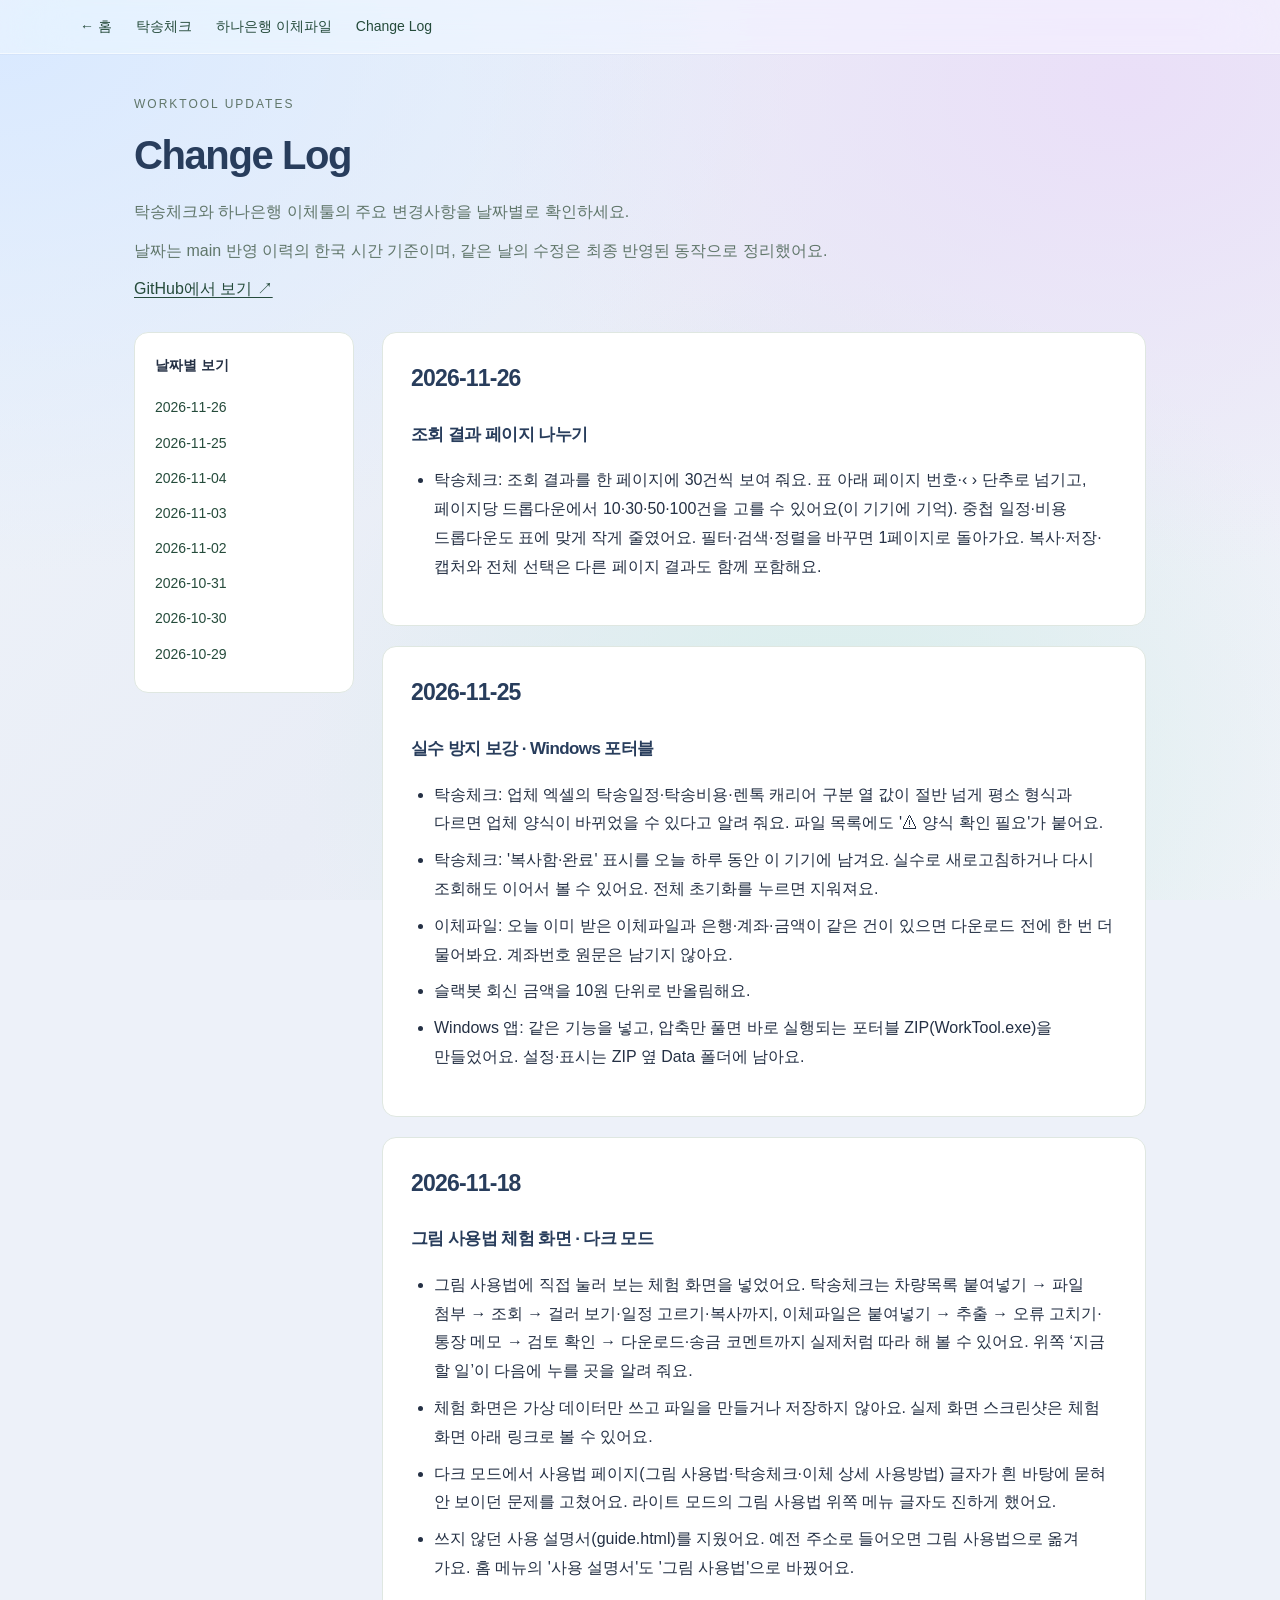
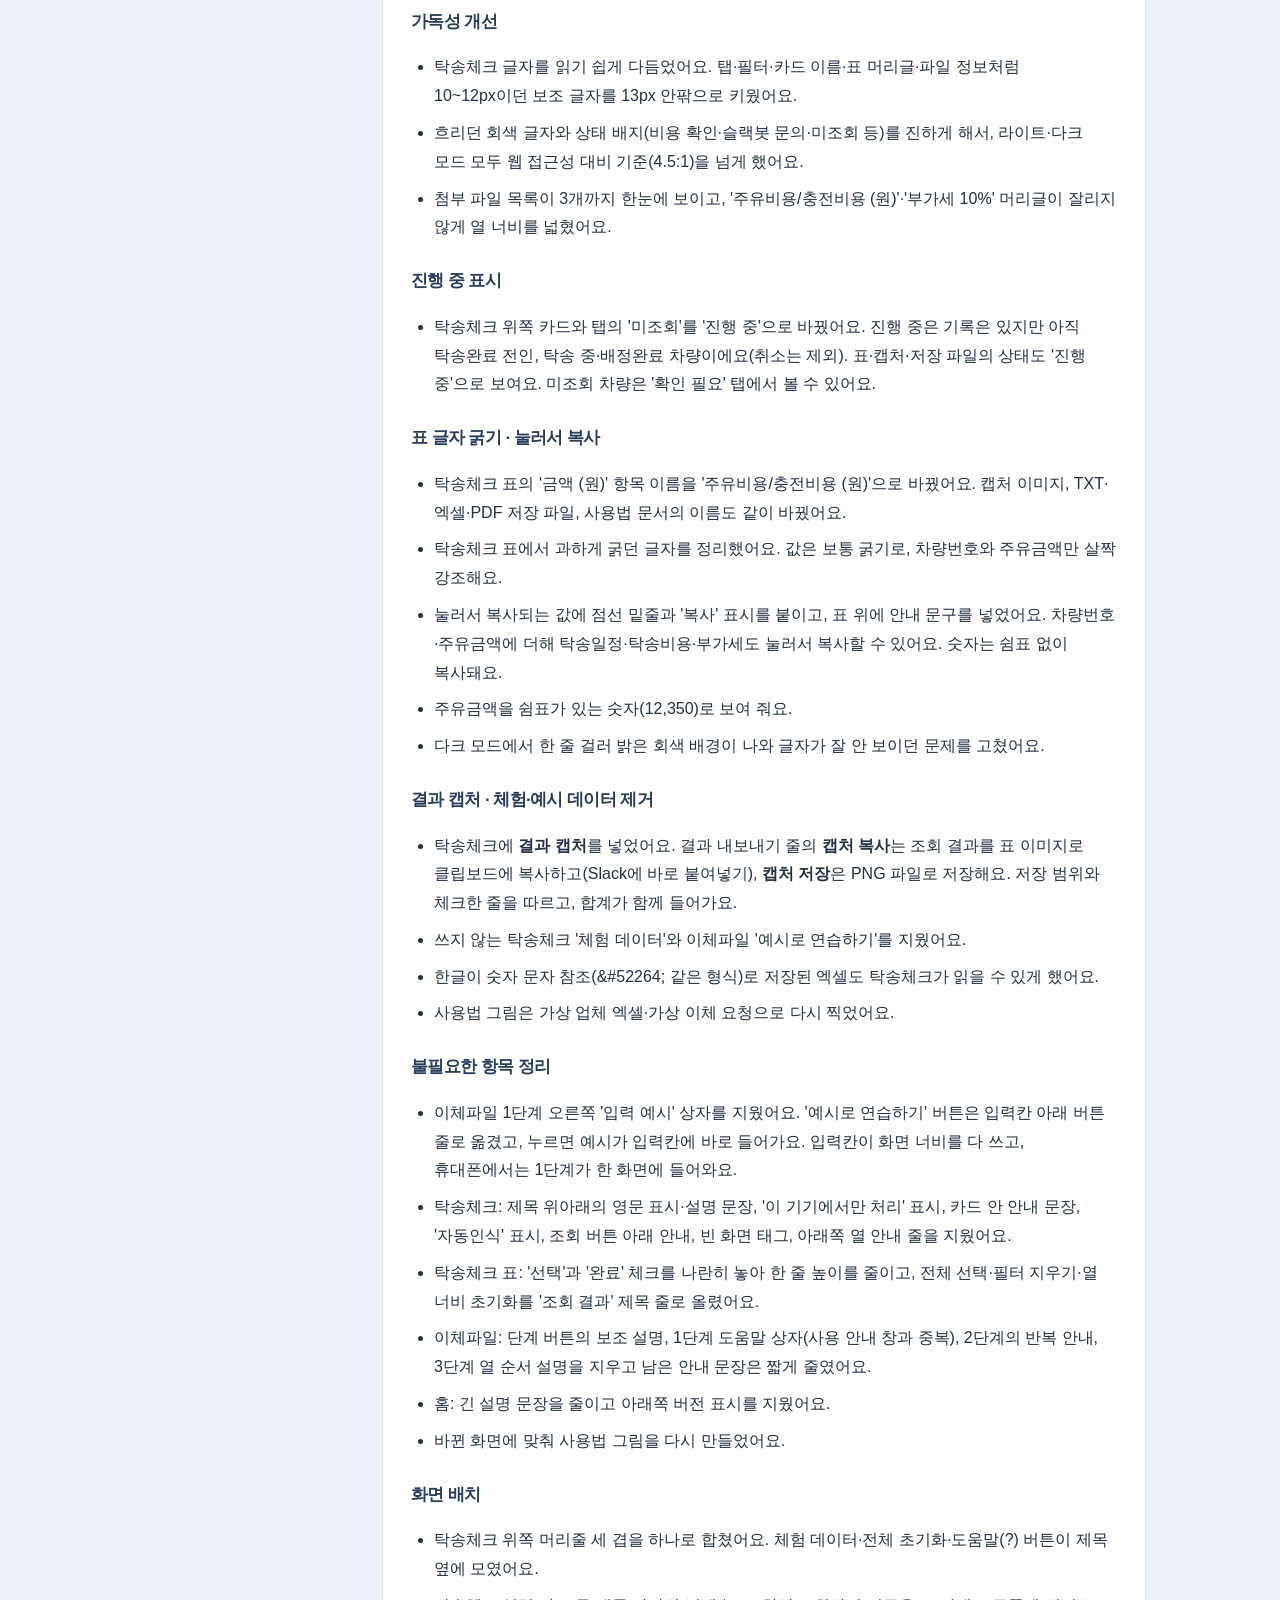
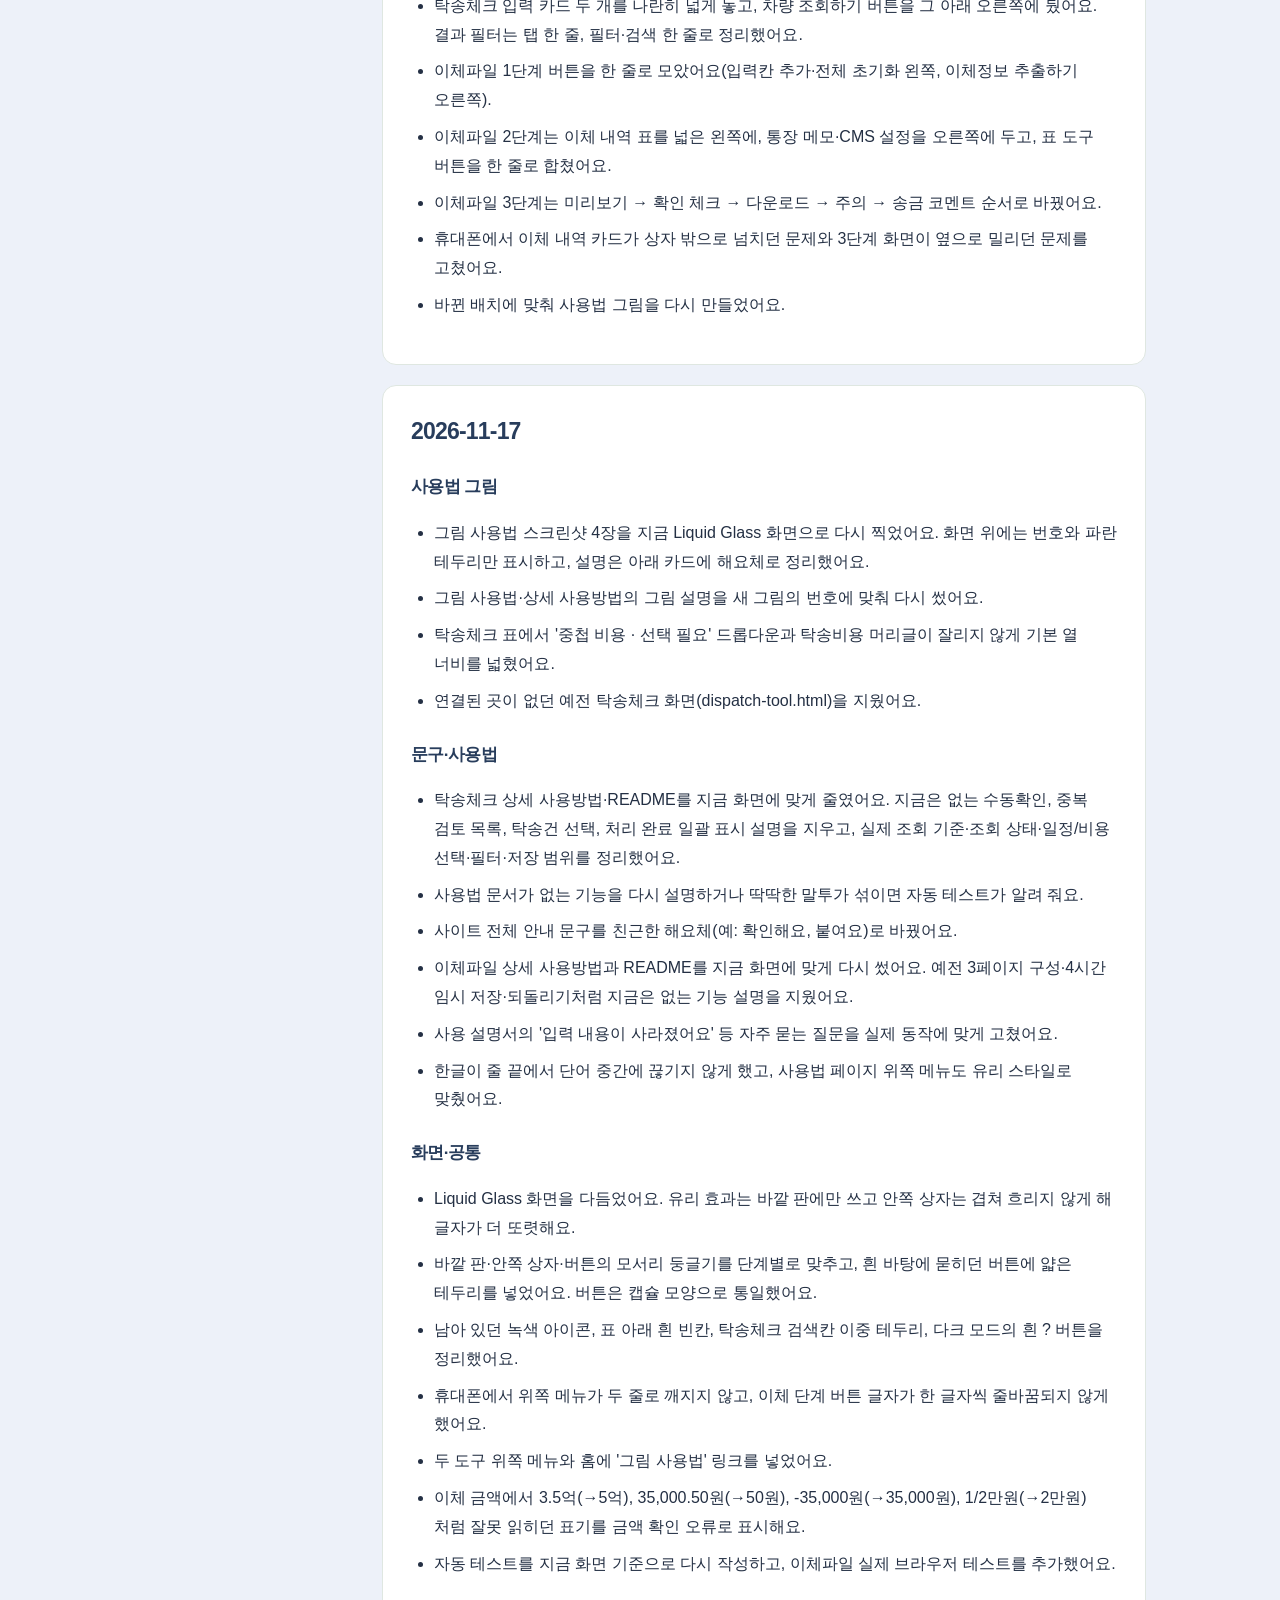
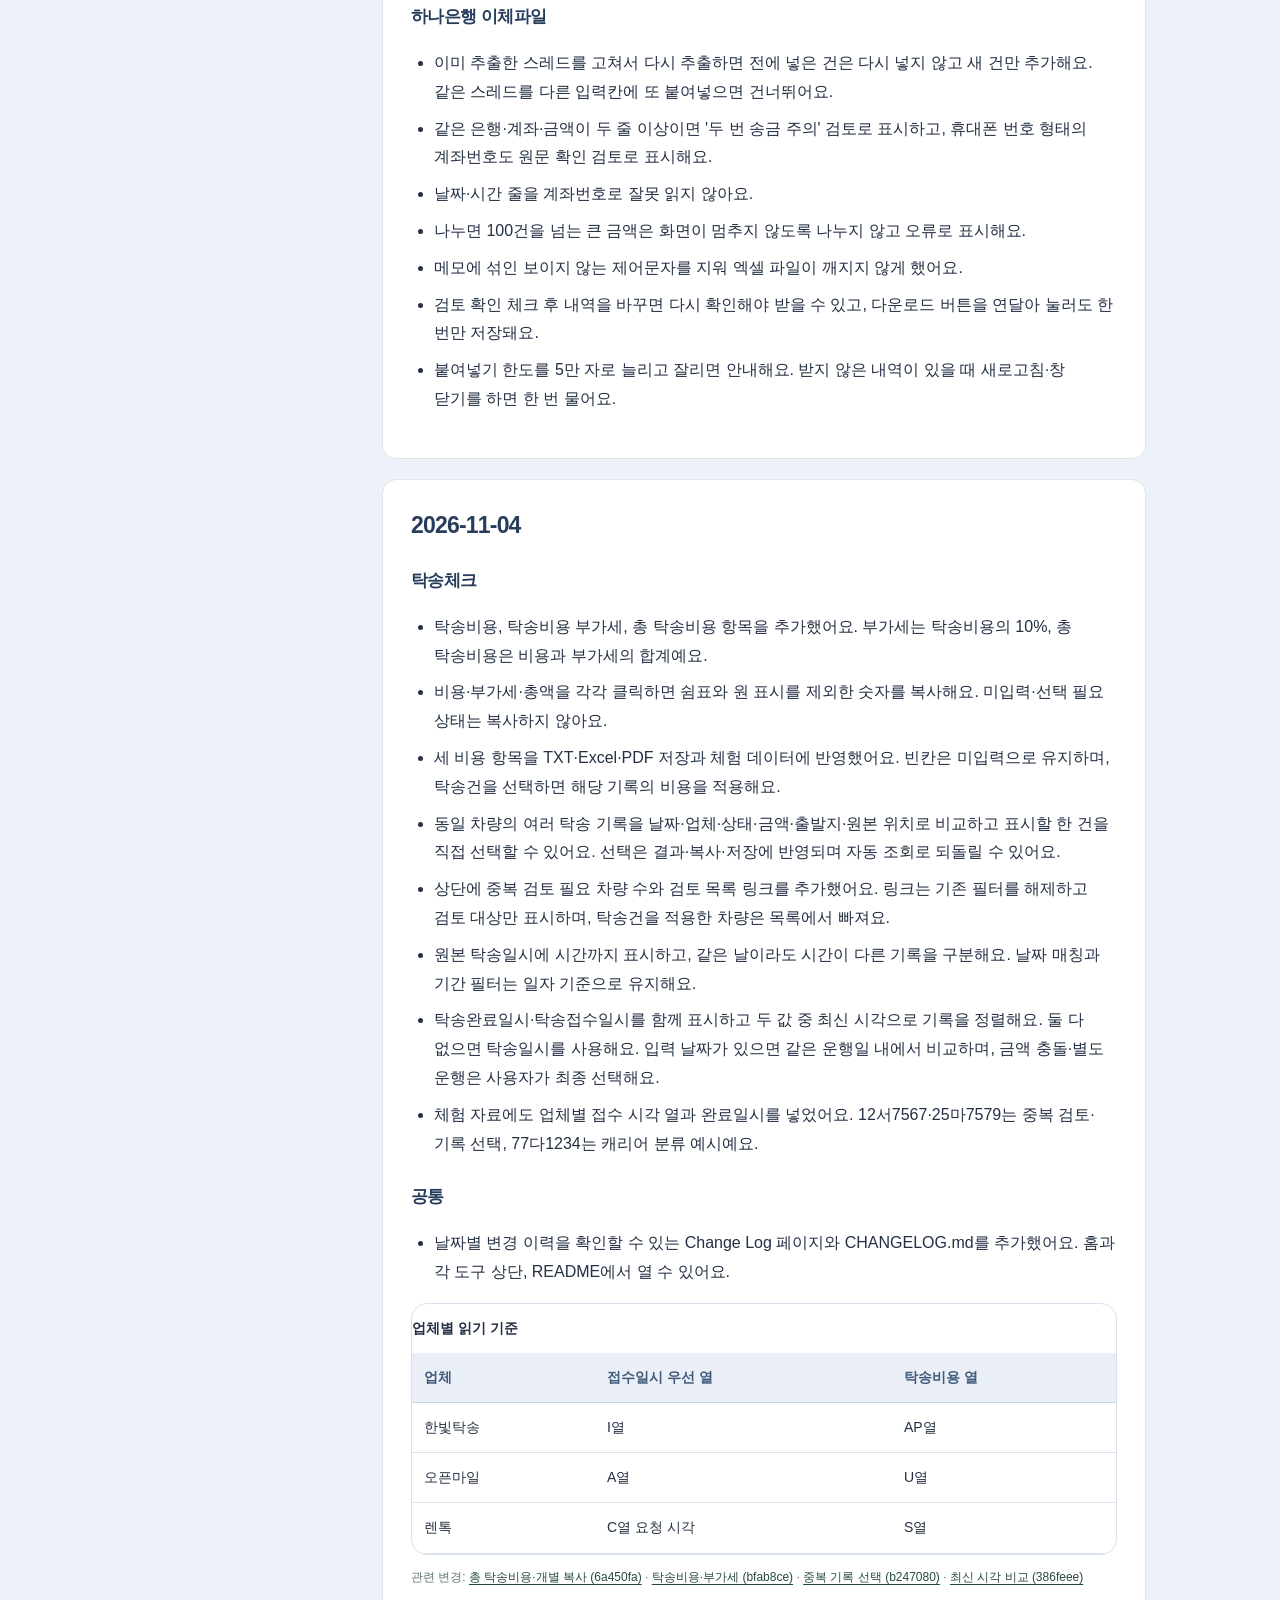
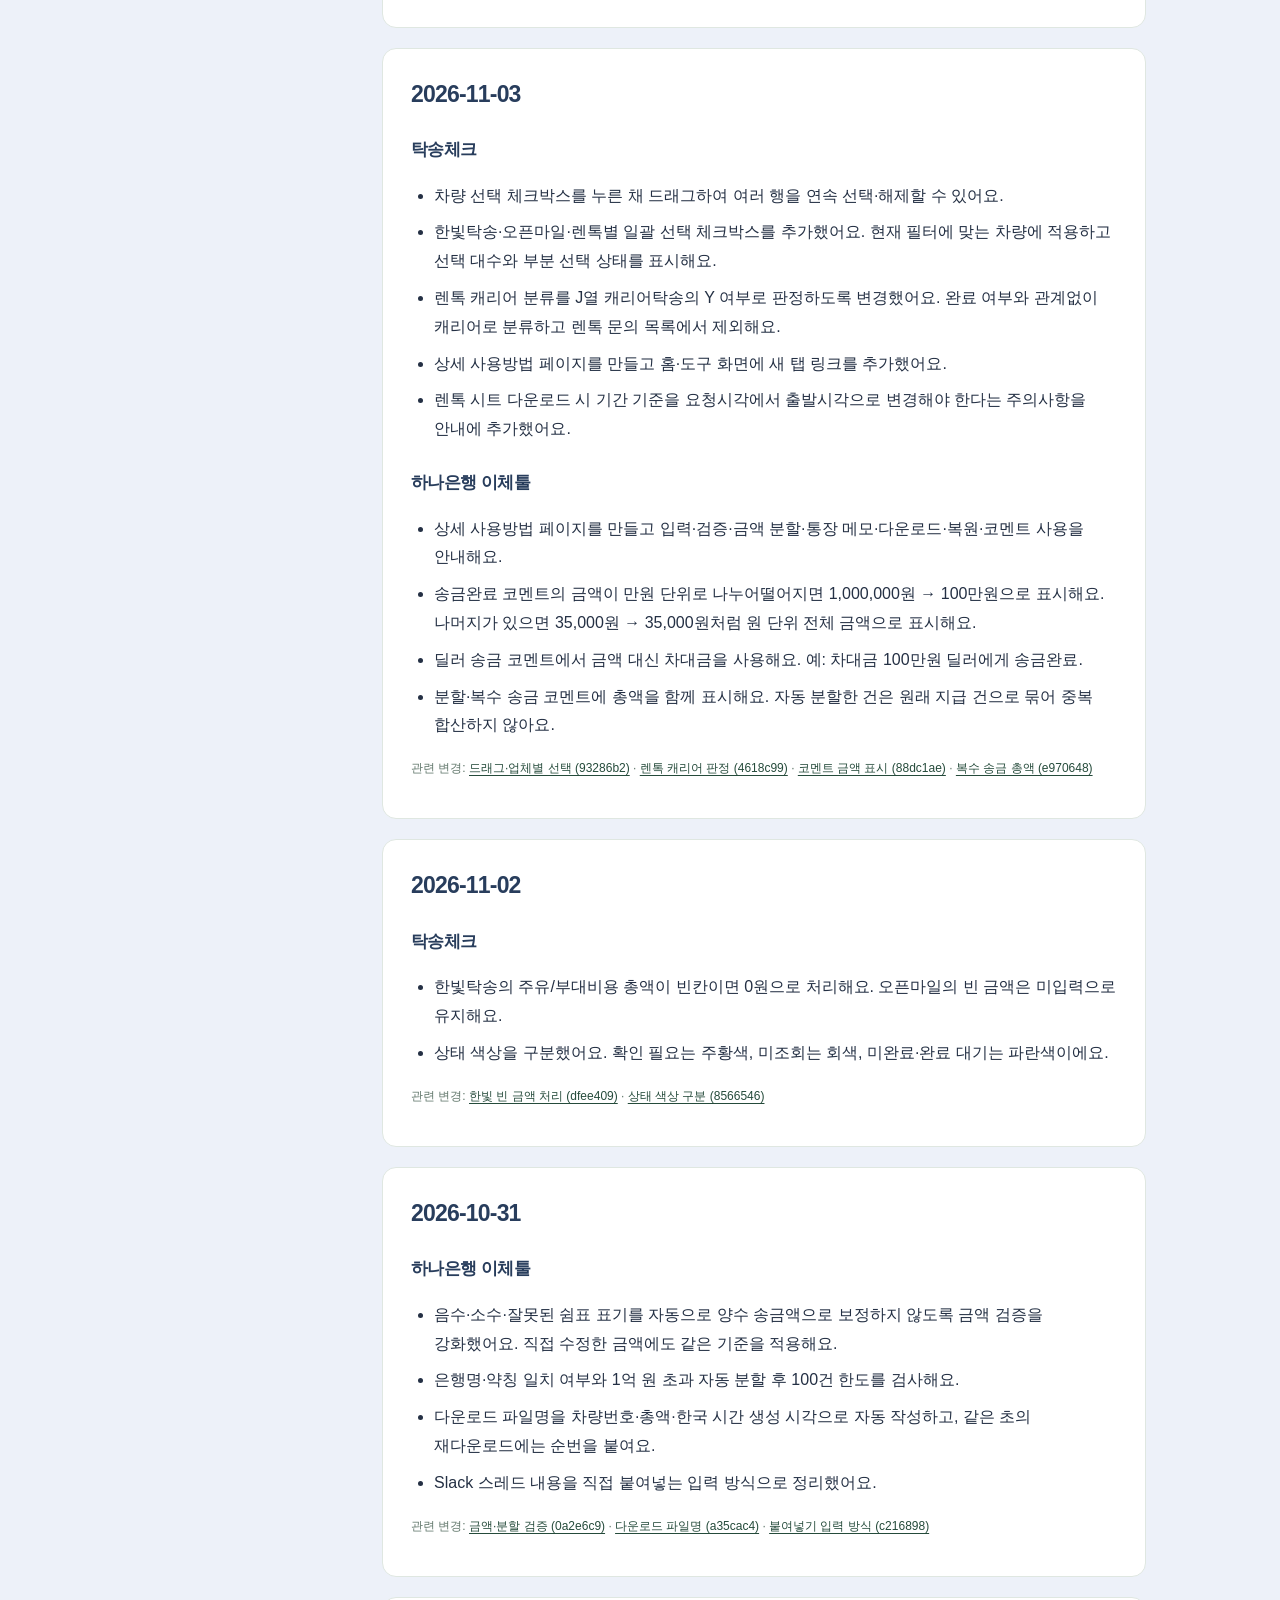
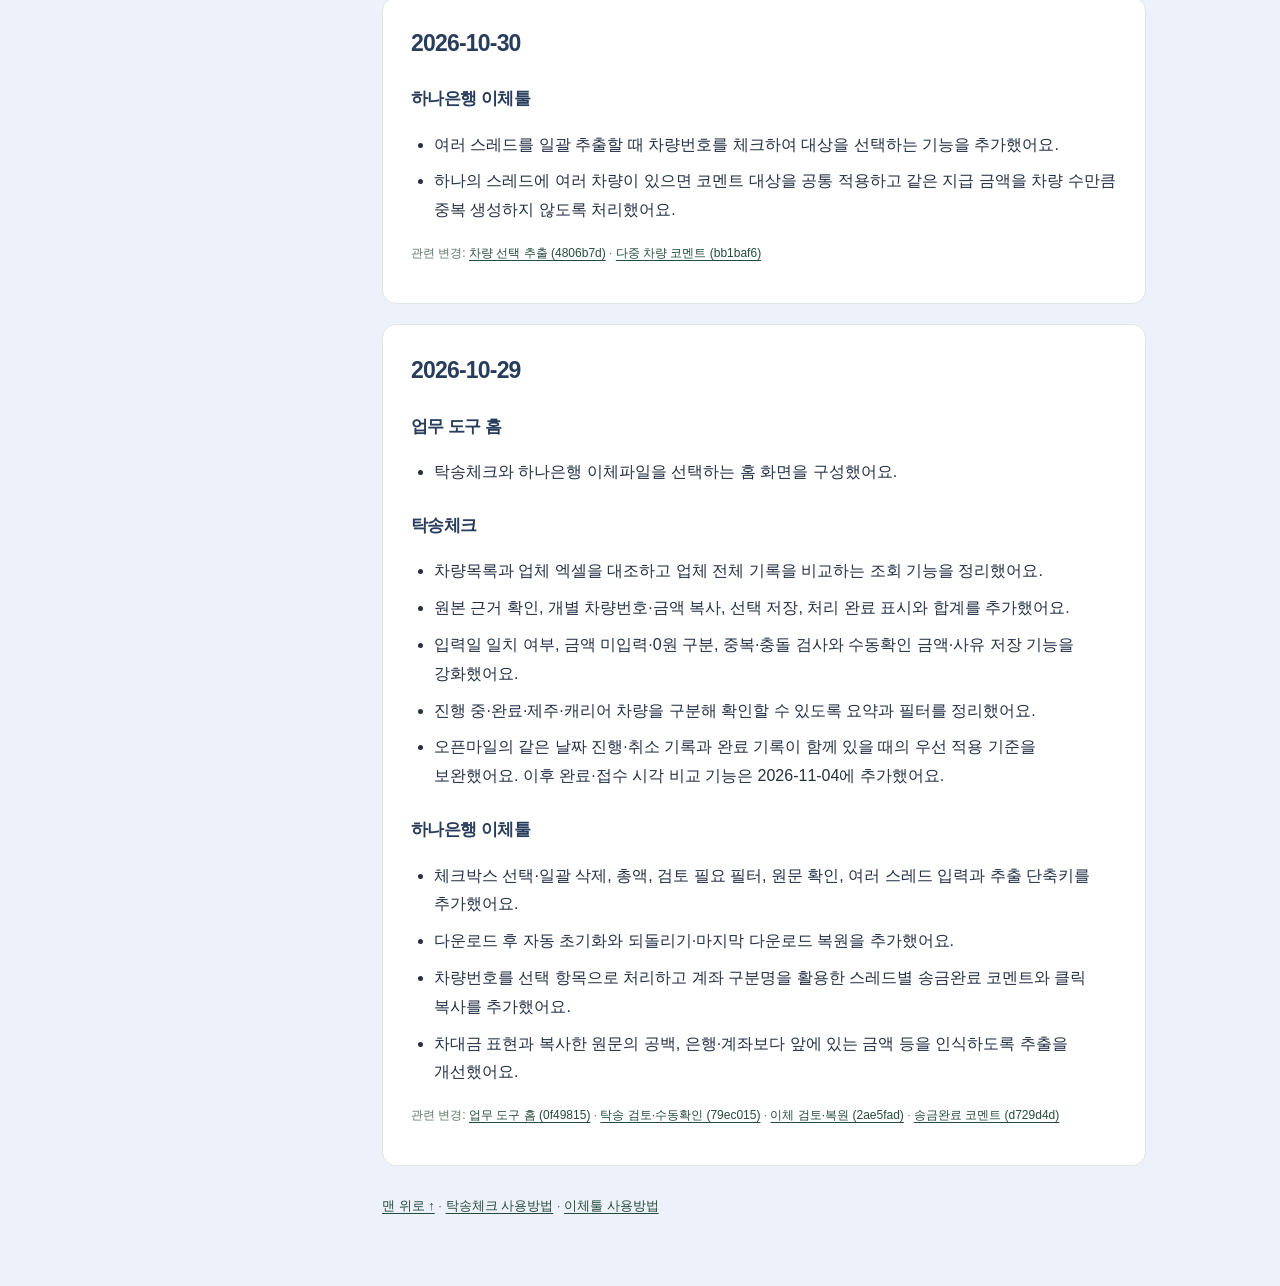
==== commit e1b22891: "Add a rows-per-page dropdown to the dispatch results pager Co-Authored-By: Claude Opus 5.5 <noreply@" ====
--- a/changelog.html
+++ b/changelog.html
@@ -3,4 +3,4 @@
 :root{font-family:-apple-system,BlinkMacSystemFont,"Segoe UI","Malgun Gothic",sans-serif;color:#253e35;background:#f5f7f5;line-height:1.8}*{box-sizing:border-box}body{margin:0}a{color:#254b3b;text-underline-offset:4px}a:hover{text-decoration-thickness:2px}a:focus-visible,summary:focus-visible{outline:3px solid #397956;outline-offset:4px}nav{display:flex;flex-wrap:wrap;gap:12px 24px;padding:14px max(20px,calc((100vw - 1120px)/2));background:#fff;border-bottom:1px solid #dfe7e1;font-size:14px}nav a{text-decoration:none}main{max-width:1120px;margin:auto;padding:44px 24px 64px}.eyebrow{font-size:12px;letter-spacing:2px;color:#60766a}h1{font-size:clamp(28px,5vw,40px);line-height:1.35;letter-spacing:-1px;margin:12px 0 16px}h2{font-size:23px;line-height:1.5;margin:0 0 18px}h3{font-size:17px;margin:24px 0 8px}p{margin:10px 0}header>p{color:#60766a;max-width:740px}.button{display:inline-block;background:#254b3b;color:#fff;border-radius:9px;padding:10px 18px;text-decoration:none;margin:12px 0}.layout{display:grid;grid-template-columns:220px minmax(0,1fr);gap:28px;margin-top:28px}.toc{align-self:start;position:sticky;top:20px;background:#fff;border:1px solid #dfe7e1;border-radius:14px;padding:20px;font-size:14px}.toc strong{display:block;margin-bottom:12px}.toc a{display:block;padding:5px 0;text-decoration:none}.content{min-width:0}section{background:#fff;border:1px solid #dfe7e1;border-radius:14px;padding:28px;margin-bottom:20px;scroll-margin-top:20px}li{margin:8px 0}ol,ul{padding-left:23px}.note{background:#edf5ee;border-left:4px solid #397956;padding:12px 16px;border-radius:5px;margin:16px 0}.review-note{background:#fff4db;border-color:#a66a00}pre{background:#f5f7f5;border:1px solid #e0e8e2;padding:16px;border-radius:9px;overflow:auto;font-size:14px;line-height:1.8}code{font-family:ui-monospace,monospace}.tablewrap{overflow-x:auto}table{border-collapse:collapse;width:100%;font-size:14px}th,td{padding:12px;text-align:left;vertical-align:top;border-bottom:1px solid #e0e8e2}th{background:#f5f7f5;white-space:nowrap}.badge{display:inline-block;font-size:13px;font-weight:650;border-radius:5px;padding:3px 8px;white-space:nowrap}.needs{background:#fff4db;color:#8a5700}.missing{background:#eef1f4;color:#526171}.waiting{background:#e8f2ff;color:#245b9e}details{border-bottom:1px solid #e0e8e2;padding:14px 0}summary{cursor:pointer;font-weight:650}footer{font-size:13px;color:#60766a;margin-top:28px}@media(max-width:760px){main{padding:28px 16px 40px}.layout{grid-template-columns:1fr;gap:20px}.toc{position:static}.toc a{display:inline-block;margin-right:16px}section{padding:22px 18px}th,td{padding:10px 8px}}@media print{nav,.toc,.button{display:none}.layout{display:block}main{max-width:none;padding:0}section{break-inside:avoid;border:0;padding:15px 0}body{background:#fff}details{break-inside:avoid}}
  .commits{font-size:12px;color:#60766a;line-height:2;overflow-wrap:anywhere}caption{text-align:left;font-weight:650;padding:12px 0}h2 time{font-variant-numeric:tabular-nums}</style><link rel="stylesheet" href="./assets/mac-glass.css?v=20261118-4">
 <script src="./assets/theme.js?v=20261116-1"></script>
-</head><body class="mac-ui" data-page="changelog"><nav aria-label="기능 이동"><a href="./index.html">← 홈</a><a href="./dispatch.html">탁송체크</a><a href="./transfer.html">하나은행 이체파일</a><a href="./changelog.html" aria-current="page">Change Log</a></nav><main id="top"><header><div class="eyebrow">WORKTOOL UPDATES</div><h1>Change Log</h1><p>탁송체크와 하나은행 이체툴의 주요 변경사항을 날짜별로 확인하세요.</p><p>날짜는 main 반영 이력의 한국 시간 기준이며, 같은 날의 수정은 최종 반영된 동작으로 정리했어요.</p><a href="https://github.com/chowonki/WorkTool/blob/main/CHANGELOG.md" target="_blank" rel="noopener">GitHub에서 보기 ↗</a></header><div class="layout"><aside class="toc" aria-label="변경 날짜"><strong>날짜별 보기</strong><a href="#date-2026-11-26">2026-11-26</a><a href="#date-2026-11-25">2026-11-25</a><a href="#date-2026-11-04">2026-11-04</a><a href="#date-2026-11-03">2026-11-03</a><a href="#date-2026-11-02">2026-11-02</a><a href="#date-2026-10-31">2026-10-31</a><a href="#date-2026-10-30">2026-10-30</a><a href="#date-2026-10-29">2026-10-29</a></aside><div class="content"><section id="date-2026-11-26"><h2><time datetime="2026-11-26">2026-11-26</time></h2><h3>조회 결과 페이지 나누기</h3><ul><li>탁송체크: 조회 결과를 한 페이지에 30건씩 보여 줘요. 표 아래 페이지 번호·‹ › 단추로 넘기고, 필터·검색·정렬을 바꾸면 1페이지로 돌아가요. 복사·저장·캡처와 전체 선택은 다른 페이지 결과도 함께 포함해요.</li></ul></section><section id="date-2026-11-25"><h2><time datetime="2026-11-25">2026-11-25</time></h2><h3>실수 방지 보강 · Windows 포터블</h3><ul><li>탁송체크: 업체 엑셀의 탁송일정·탁송비용·렌톡 캐리어 구분 열 값이 절반 넘게 평소 형식과 다르면 업체 양식이 바뀌었을 수 있다고 알려 줘요. 파일 목록에도 '⚠ 양식 확인 필요'가 붙어요.</li><li>탁송체크: '복사함·완료' 표시를 오늘 하루 동안 이 기기에 남겨요. 실수로 새로고침하거나 다시 조회해도 이어서 볼 수 있어요. 전체 초기화를 누르면 지워져요.</li><li>이체파일: 오늘 이미 받은 이체파일과 은행·계좌·금액이 같은 건이 있으면 다운로드 전에 한 번 더 물어봐요. 계좌번호 원문은 남기지 않아요.</li><li>슬랙봇 회신 금액을 10원 단위로 반올림해요.</li><li>Windows 앱: 같은 기능을 넣고, 압축만 풀면 바로 실행되는 포터블 ZIP(WorkTool.exe)을 만들었어요. 설정·표시는 ZIP 옆 Data 폴더에 남아요.</li></ul></section><section id="date-2026-11-18"><h2><time datetime="2026-11-18">2026-11-18</time></h2><h3>그림 사용법 체험 화면 · 다크 모드</h3><ul><li>그림 사용법에 직접 눌러 보는 체험 화면을 넣었어요. 탁송체크는 차량목록 붙여넣기 → 파일 첨부 → 조회 → 걸러 보기·일정 고르기·복사까지, 이체파일은 붙여넣기 → 추출 → 오류 고치기·통장 메모 → 검토 확인 → 다운로드·송금 코멘트까지 실제처럼 따라 해 볼 수 있어요. 위쪽 ‘지금 할 일’이 다음에 누를 곳을 알려 줘요.</li><li>체험 화면은 가상 데이터만 쓰고 파일을 만들거나 저장하지 않아요. 실제 화면 스크린샷은 체험 화면 아래 링크로 볼 수 있어요.</li><li>다크 모드에서 사용법 페이지(그림 사용법·탁송체크·이체 상세 사용방법) 글자가 흰 바탕에 묻혀 안 보이던 문제를 고쳤어요. 라이트 모드의 그림 사용법 위쪽 메뉴 글자도 진하게 했어요.</li><li>쓰지 않던 사용 설명서(guide.html)를 지웠어요. 예전 주소로 들어오면 그림 사용법으로 옮겨 가요. 홈 메뉴의 '사용 설명서'도 '그림 사용법'으로 바꿨어요.</li></ul><h3>가독성 개선</h3><ul><li>탁송체크 글자를 읽기 쉽게 다듬었어요. 탭·필터·카드 이름·표 머리글·파일 정보처럼 10~12px이던 보조 글자를 13px 안팎으로 키웠어요.</li><li>흐리던 회색 글자와 상태 배지(비용 확인·슬랙봇 문의·미조회 등)를 진하게 해서, 라이트·다크 모드 모두 웹 접근성 대비 기준(4.5:1)을 넘게 했어요.</li><li>첨부 파일 목록이 3개까지 한눈에 보이고, '주유비용/충전비용 (원)'·'부가세 10%' 머리글이 잘리지 않게 열 너비를 넓혔어요.</li></ul><h3>진행 중 표시</h3><ul><li>탁송체크 위쪽 카드와 탭의 '미조회'를 '진행 중'으로 바꿨어요. 진행 중은 기록은 있지만 아직 탁송완료 전인, 탁송 중·배정완료 차량이에요(취소는 제외). 표·캡처·저장 파일의 상태도 '진행 중'으로 보여요. 미조회 차량은 '확인 필요' 탭에서 볼 수 있어요.</li></ul><h3>표 글자 굵기 · 눌러서 복사</h3><ul><li>탁송체크 표의 '금액 (원)' 항목 이름을 '주유비용/충전비용 (원)'으로 바꿨어요. 캡처 이미지, TXT·엑셀·PDF 저장 파일, 사용법 문서의 이름도 같이 바꿨어요.</li><li>탁송체크 표에서 과하게 굵던 글자를 정리했어요. 값은 보통 굵기로, 차량번호와 주유금액만 살짝 강조해요.</li><li>눌러서 복사되는 값에 점선 밑줄과 '복사' 표시를 붙이고, 표 위에 안내 문구를 넣었어요. 차량번호·주유금액에 더해 탁송일정·탁송비용·부가세도 눌러서 복사할 수 있어요. 숫자는 쉼표 없이 복사돼요.</li><li>주유금액을 쉼표가 있는 숫자(12,350)로 보여 줘요.</li><li>다크 모드에서 한 줄 걸러 밝은 회색 배경이 나와 글자가 잘 안 보이던 문제를 고쳤어요.</li></ul><h3>결과 캡처 · 체험·예시 데이터 제거</h3><ul><li>탁송체크에 <b>결과 캡처</b>를 넣었어요. 결과 내보내기 줄의 <b>캡처 복사</b>는 조회 결과를 표 이미지로 클립보드에 복사하고(Slack에 바로 붙여넣기), <b>캡처 저장</b>은 PNG 파일로 저장해요. 저장 범위와 체크한 줄을 따르고, 합계가 함께 들어가요.</li><li>쓰지 않는 탁송체크 '체험 데이터'와 이체파일 '예시로 연습하기'를 지웠어요.</li><li>한글이 숫자 문자 참조(&amp;#52264; 같은 형식)로 저장된 엑셀도 탁송체크가 읽을 수 있게 했어요.</li><li>사용법 그림은 가상 업체 엑셀·가상 이체 요청으로 다시 찍었어요.</li></ul><h3>불필요한 항목 정리</h3><ul><li>이체파일 1단계 오른쪽 '입력 예시' 상자를 지웠어요. '예시로 연습하기' 버튼은 입력칸 아래 버튼 줄로 옮겼고, 누르면 예시가 입력칸에 바로 들어가요. 입력칸이 화면 너비를 다 쓰고, 휴대폰에서는 1단계가 한 화면에 들어와요.</li><li>탁송체크: 제목 위아래의 영문 표시·설명 문장, '이 기기에서만 처리' 표시, 카드 안 안내 문장, '자동인식' 표시, 조회 버튼 아래 안내, 빈 화면 태그, 아래쪽 열 안내 줄을 지웠어요.</li><li>탁송체크 표: '선택'과 '완료' 체크를 나란히 놓아 한 줄 높이를 줄이고, 전체 선택·필터 지우기·열 너비 초기화를 '조회 결과' 제목 줄로 올렸어요.</li><li>이체파일: 단계 버튼의 보조 설명, 1단계 도움말 상자(사용 안내 창과 중복), 2단계의 반복 안내, 3단계 열 순서 설명을 지우고 남은 안내 문장은 짧게 줄였어요.</li><li>홈: 긴 설명 문장을 줄이고 아래쪽 버전 표시를 지웠어요.</li><li>바뀐 화면에 맞춰 사용법 그림을 다시 만들었어요.</li></ul><h3>화면 배치</h3><ul><li>탁송체크 위쪽 머리줄 세 겹을 하나로 합쳤어요. 체험 데이터·전체 초기화·도움말(?) 버튼이 제목 옆에 모였어요.</li><li>탁송체크 입력 카드 두 개를 나란히 넓게 놓고, 차량 조회하기 버튼을 그 아래 오른쪽에 뒀어요. 결과 필터는 탭 한 줄, 필터·검색 한 줄로 정리했어요.</li><li>이체파일 1단계 버튼을 한 줄로 모았어요(입력칸 추가·전체 초기화 왼쪽, 이체정보 추출하기 오른쪽).</li><li>이체파일 2단계는 이체 내역 표를 넓은 왼쪽에, 통장 메모·CMS 설정을 오른쪽에 두고, 표 도구 버튼을 한 줄로 합쳤어요.</li><li>이체파일 3단계는 미리보기 → 확인 체크 → 다운로드 → 주의 → 송금 코멘트 순서로 바꿨어요.</li><li>휴대폰에서 이체 내역 카드가 상자 밖으로 넘치던 문제와 3단계 화면이 옆으로 밀리던 문제를 고쳤어요.</li><li>바뀐 배치에 맞춰 사용법 그림을 다시 만들었어요.</li></ul></section><section id="date-2026-11-17"><h2><time datetime="2026-11-17">2026-11-17</time></h2><h3>사용법 그림</h3><ul><li>그림 사용법 스크린샷 4장을 지금 Liquid Glass 화면으로 다시 찍었어요. 화면 위에는 번호와 파란 테두리만 표시하고, 설명은 아래 카드에 해요체로 정리했어요.</li><li>그림 사용법·상세 사용방법의 그림 설명을 새 그림의 번호에 맞춰 다시 썼어요.</li><li>탁송체크 표에서 '중첩 비용 · 선택 필요' 드롭다운과 탁송비용 머리글이 잘리지 않게 기본 열 너비를 넓혔어요.</li><li>연결된 곳이 없던 예전 탁송체크 화면(dispatch-tool.html)을 지웠어요.</li></ul><h3>문구·사용법</h3><ul><li>탁송체크 상세 사용방법·README를 지금 화면에 맞게 줄였어요. 지금은 없는 수동확인, 중복 검토 목록, 탁송건 선택, 처리 완료 일괄 표시 설명을 지우고, 실제 조회 기준·조회 상태·일정/비용 선택·필터·저장 범위를 정리했어요.</li><li>사용법 문서가 없는 기능을 다시 설명하거나 딱딱한 말투가 섞이면 자동 테스트가 알려 줘요.</li><li>사이트 전체 안내 문구를 친근한 해요체(예: 확인해요, 붙여요)로 바꿨어요.</li><li>이체파일 상세 사용방법과 README를 지금 화면에 맞게 다시 썼어요. 예전 3페이지 구성·4시간 임시 저장·되돌리기처럼 지금은 없는 기능 설명을 지웠어요.</li><li>사용 설명서의 '입력 내용이 사라졌어요' 등 자주 묻는 질문을 실제 동작에 맞게 고쳤어요.</li><li>한글이 줄 끝에서 단어 중간에 끊기지 않게 했고, 사용법 페이지 위쪽 메뉴도 유리 스타일로 맞췄어요.</li></ul><h3>화면·공통</h3><ul><li>Liquid Glass 화면을 다듬었어요. 유리 효과는 바깥 판에만 쓰고 안쪽 상자는 겹쳐 흐리지 않게 해 글자가 더 또렷해요.</li><li>바깥 판·안쪽 상자·버튼의 모서리 둥글기를 단계별로 맞추고, 흰 바탕에 묻히던 버튼에 얇은 테두리를 넣었어요. 버튼은 캡슐 모양으로 통일했어요.</li><li>남아 있던 녹색 아이콘, 표 아래 흰 빈칸, 탁송체크 검색칸 이중 테두리, 다크 모드의 흰 ? 버튼을 정리했어요.</li><li>휴대폰에서 위쪽 메뉴가 두 줄로 깨지지 않고, 이체 단계 버튼 글자가 한 글자씩 줄바꿈되지 않게 했어요.</li><li>두 도구 위쪽 메뉴와 홈에 '그림 사용법' 링크를 넣었어요.</li><li>이체 금액에서 3.5억(→5억), 35,000.50원(→50원), -35,000원(→35,000원), 1/2만원(→2만원)처럼 잘못 읽히던 표기를 금액 확인 오류로 표시해요.</li><li>자동 테스트를 지금 화면 기준으로 다시 작성하고, 이체파일 실제 브라우저 테스트를 추가했어요.</li></ul><h3>하나은행 이체파일</h3><ul><li>이미 추출한 스레드를 고쳐서 다시 추출하면 전에 넣은 건은 다시 넣지 않고 새 건만 추가해요. 같은 스레드를 다른 입력칸에 또 붙여넣으면 건너뛰어요.</li><li>같은 은행·계좌·금액이 두 줄 이상이면 '두 번 송금 주의' 검토로 표시하고, 휴대폰 번호 형태의 계좌번호도 원문 확인 검토로 표시해요.</li><li>날짜·시간 줄을 계좌번호로 잘못 읽지 않아요.</li><li>나누면 100건을 넘는 큰 금액은 화면이 멈추지 않도록 나누지 않고 오류로 표시해요.</li><li>메모에 섞인 보이지 않는 제어문자를 지워 엑셀 파일이 깨지지 않게 했어요.</li><li>검토 확인 체크 후 내역을 바꾸면 다시 확인해야 받을 수 있고, 다운로드 버튼을 연달아 눌러도 한 번만 저장돼요.</li><li>붙여넣기 한도를 5만 자로 늘리고 잘리면 안내해요. 받지 않은 내역이 있을 때 새로고침·창 닫기를 하면 한 번 물어요.</li></ul></section><section id="date-2026-11-04"><h2><time datetime="2026-11-04">2026-11-04</time></h2><h3>탁송체크</h3><ul><li>탁송비용, 탁송비용 부가세, 총 탁송비용 항목을 추가했어요. 부가세는 탁송비용의 10%, 총 탁송비용은 비용과 부가세의 합계예요.</li><li>비용·부가세·총액을 각각 클릭하면 쉼표와 원 표시를 제외한 숫자를 복사해요. 미입력·선택 필요 상태는 복사하지 않아요.</li><li>세 비용 항목을 TXT·Excel·PDF 저장과 체험 데이터에 반영했어요. 빈칸은 미입력으로 유지하며, 탁송건을 선택하면 해당 기록의 비용을 적용해요.</li><li>동일 차량의 여러 탁송 기록을 날짜·업체·상태·금액·출발지·원본 위치로 비교하고 표시할 한 건을 직접 선택할 수 있어요. 선택은 결과·복사·저장에 반영되며 자동 조회로 되돌릴 수 있어요.</li><li>상단에 중복 검토 필요 차량 수와 검토 목록 링크를 추가했어요. 링크는 기존 필터를 해제하고 검토 대상만 표시하며, 탁송건을 적용한 차량은 목록에서 빠져요.</li><li>원본 탁송일시에 시간까지 표시하고, 같은 날이라도 시간이 다른 기록을 구분해요. 날짜 매칭과 기간 필터는 일자 기준으로 유지해요.</li><li>탁송완료일시·탁송접수일시를 함께 표시하고 두 값 중 최신 시각으로 기록을 정렬해요. 둘 다 없으면 탁송일시를 사용해요. 입력 날짜가 있으면 같은 운행일 내에서 비교하며, 금액 충돌·별도 운행은 사용자가 최종 선택해요.</li><li>체험 자료에도 업체별 접수 시각 열과 완료일시를 넣었어요. 12서7567·25마7579는 중복 검토·기록 선택, 77다1234는 캐리어 분류 예시예요.</li></ul><h3>공통</h3><ul><li>날짜별 변경 이력을 확인할 수 있는 Change Log 페이지와 CHANGELOG.md를 추가했어요. 홈과 각 도구 상단, README에서 열 수 있어요.</li></ul><div class="tablewrap"><table><caption>업체별 읽기 기준</caption><thead><tr><th scope="col">업체</th><th scope="col">접수일시 우선 열</th><th scope="col">탁송비용 열</th></tr></thead><tbody><tr><td>한빛탁송</td><td>I열</td><td>AP열</td></tr><tr><td>오픈마일</td><td>A열</td><td>U열</td></tr><tr><td>렌톡</td><td>C열 요청 시각</td><td>S열</td></tr></tbody></table></div><p class="commits">관련 변경: <a href="https://github.com/chowonki/WorkTool/commit/6a450fa" target="_blank" rel="noopener">총 탁송비용·개별 복사 (6a450fa)</a> · <a href="https://github.com/chowonki/WorkTool/commit/bfab8ce" target="_blank" rel="noopener">탁송비용·부가세 (bfab8ce)</a> · <a href="https://github.com/chowonki/WorkTool/commit/b247080" target="_blank" rel="noopener">중복 기록 선택 (b247080)</a> · <a href="https://github.com/chowonki/WorkTool/commit/386feee" target="_blank" rel="noopener">최신 시각 비교 (386feee)</a></p></section><section id="date-2026-11-03"><h2><time datetime="2026-11-03">2026-11-03</time></h2><h3>탁송체크</h3><ul><li>차량 선택 체크박스를 누른 채 드래그하여 여러 행을 연속 선택·해제할 수 있어요.</li><li>한빛탁송·오픈마일·렌톡별 일괄 선택 체크박스를 추가했어요. 현재 필터에 맞는 차량에 적용하고 선택 대수와 부분 선택 상태를 표시해요.</li><li>렌톡 캐리어 분류를 J열 캐리어탁송의 Y 여부로 판정하도록 변경했어요. 완료 여부와 관계없이 캐리어로 분류하고 렌톡 문의 목록에서 제외해요.</li><li>상세 사용방법 페이지를 만들고 홈·도구 화면에 새 탭 링크를 추가했어요.</li><li>렌톡 시트 다운로드 시 기간 기준을 요청시각에서 출발시각으로 변경해야 한다는 주의사항을 안내에 추가했어요.</li></ul><h3>하나은행 이체툴</h3><ul><li>상세 사용방법 페이지를 만들고 입력·검증·금액 분할·통장 메모·다운로드·복원·코멘트 사용을 안내해요.</li><li>송금완료 코멘트의 금액이 만원 단위로 나누어떨어지면 1,000,000원 → 100만원으로 표시해요. 나머지가 있으면 35,000원 → 35,000원처럼 원 단위 전체 금액으로 표시해요.</li><li>딜러 송금 코멘트에서 금액 대신 차대금을 사용해요. 예: 차대금 100만원 딜러에게 송금완료.</li><li>분할·복수 송금 코멘트에 총액을 함께 표시해요. 자동 분할한 건은 원래 지급 건으로 묶어 중복 합산하지 않아요.</li></ul><p class="commits">관련 변경: <a href="https://github.com/chowonki/WorkTool/commit/93286b2" target="_blank" rel="noopener">드래그·업체별 선택 (93286b2)</a> · <a href="https://github.com/chowonki/WorkTool/commit/4618c99" target="_blank" rel="noopener">렌톡 캐리어 판정 (4618c99)</a> · <a href="https://github.com/chowonki/WorkTool/commit/88dc1ae" target="_blank" rel="noopener">코멘트 금액 표시 (88dc1ae)</a> · <a href="https://github.com/chowonki/WorkTool/commit/e970648" target="_blank" rel="noopener">복수 송금 총액 (e970648)</a></p></section><section id="date-2026-11-02"><h2><time datetime="2026-11-02">2026-11-02</time></h2><h3>탁송체크</h3><ul><li>한빛탁송의 주유/부대비용 총액이 빈칸이면 0원으로 처리해요. 오픈마일의 빈 금액은 미입력으로 유지해요.</li><li>상태 색상을 구분했어요. 확인 필요는 주황색, 미조회는 회색, 미완료·완료 대기는 파란색이에요.</li></ul><p class="commits">관련 변경: <a href="https://github.com/chowonki/WorkTool/commit/dfee409" target="_blank" rel="noopener">한빛 빈 금액 처리 (dfee409)</a> · <a href="https://github.com/chowonki/WorkTool/commit/8566546" target="_blank" rel="noopener">상태 색상 구분 (8566546)</a></p></section><section id="date-2026-10-31"><h2><time datetime="2026-10-31">2026-10-31</time></h2><h3>하나은행 이체툴</h3><ul><li>음수·소수·잘못된 쉼표 표기를 자동으로 양수 송금액으로 보정하지 않도록 금액 검증을 강화했어요. 직접 수정한 금액에도 같은 기준을 적용해요.</li><li>은행명·약칭 일치 여부와 1억 원 초과 자동 분할 후 100건 한도를 검사해요.</li><li>다운로드 파일명을 차량번호·총액·한국 시간 생성 시각으로 자동 작성하고, 같은 초의 재다운로드에는 순번을 붙여요.</li><li>Slack 스레드 내용을 직접 붙여넣는 입력 방식으로 정리했어요.</li></ul><p class="commits">관련 변경: <a href="https://github.com/chowonki/WorkTool/commit/0a2e6c9" target="_blank" rel="noopener">금액·분할 검증 (0a2e6c9)</a> · <a href="https://github.com/chowonki/WorkTool/commit/a35cac4" target="_blank" rel="noopener">다운로드 파일명 (a35cac4)</a> · <a href="https://github.com/chowonki/WorkTool/commit/c216898" target="_blank" rel="noopener">붙여넣기 입력 방식 (c216898)</a></p></section><section id="date-2026-10-30"><h2><time datetime="2026-10-30">2026-10-30</time></h2><h3>하나은행 이체툴</h3><ul><li>여러 스레드를 일괄 추출할 때 차량번호를 체크하여 대상을 선택하는 기능을 추가했어요.</li><li>하나의 스레드에 여러 차량이 있으면 코멘트 대상을 공통 적용하고 같은 지급 금액을 차량 수만큼 중복 생성하지 않도록 처리했어요.</li></ul><p class="commits">관련 변경: <a href="https://github.com/chowonki/WorkTool/commit/4806b7d" target="_blank" rel="noopener">차량 선택 추출 (4806b7d)</a> · <a href="https://github.com/chowonki/WorkTool/commit/bb1baf6" target="_blank" rel="noopener">다중 차량 코멘트 (bb1baf6)</a></p></section><section id="date-2026-10-29"><h2><time datetime="2026-10-29">2026-10-29</time></h2><h3>업무 도구 홈</h3><ul><li>탁송체크와 하나은행 이체파일을 선택하는 홈 화면을 구성했어요.</li></ul><h3>탁송체크</h3><ul><li>차량목록과 업체 엑셀을 대조하고 업체 전체 기록을 비교하는 조회 기능을 정리했어요.</li><li>원본 근거 확인, 개별 차량번호·금액 복사, 선택 저장, 처리 완료 표시와 합계를 추가했어요.</li><li>입력일 일치 여부, 금액 미입력·0원 구분, 중복·충돌 검사와 수동확인 금액·사유 저장 기능을 강화했어요.</li><li>진행 중·완료·제주·캐리어 차량을 구분해 확인할 수 있도록 요약과 필터를 정리했어요.</li><li>오픈마일의 같은 날짜 진행·취소 기록과 완료 기록이 함께 있을 때의 우선 적용 기준을 보완했어요. 이후 완료·접수 시각 비교 기능은 2026-11-04에 추가했어요.</li></ul><h3>하나은행 이체툴</h3><ul><li>체크박스 선택·일괄 삭제, 총액, 검토 필요 필터, 원문 확인, 여러 스레드 입력과 추출 단축키를 추가했어요.</li><li>다운로드 후 자동 초기화와 되돌리기·마지막 다운로드 복원을 추가했어요.</li><li>차량번호를 선택 항목으로 처리하고 계좌 구분명을 활용한 스레드별 송금완료 코멘트와 클릭 복사를 추가했어요.</li><li>차대금 표현과 복사한 원문의 공백, 은행·계좌보다 앞에 있는 금액 등을 인식하도록 추출을 개선했어요.</li></ul><p class="commits">관련 변경: <a href="https://github.com/chowonki/WorkTool/commit/0f49815" target="_blank" rel="noopener">업무 도구 홈 (0f49815)</a> · <a href="https://github.com/chowonki/WorkTool/commit/79ec015" target="_blank" rel="noopener">탁송 검토·수동확인 (79ec015)</a> · <a href="https://github.com/chowonki/WorkTool/commit/2ae5fad" target="_blank" rel="noopener">이체 검토·복원 (2ae5fad)</a> · <a href="https://github.com/chowonki/WorkTool/commit/d729d4d" target="_blank" rel="noopener">송금완료 코멘트 (d729d4d)</a></p></section><footer><a href="#top">맨 위로 ↑</a> · <a href="./dispatch-guide.html">탁송체크 사용방법</a> · <a href="./transfer-guide.html">이체툴 사용방법</a></footer></div></div></main></body></html>
+</head><body class="mac-ui" data-page="changelog"><nav aria-label="기능 이동"><a href="./index.html">← 홈</a><a href="./dispatch.html">탁송체크</a><a href="./transfer.html">하나은행 이체파일</a><a href="./changelog.html" aria-current="page">Change Log</a></nav><main id="top"><header><div class="eyebrow">WORKTOOL UPDATES</div><h1>Change Log</h1><p>탁송체크와 하나은행 이체툴의 주요 변경사항을 날짜별로 확인하세요.</p><p>날짜는 main 반영 이력의 한국 시간 기준이며, 같은 날의 수정은 최종 반영된 동작으로 정리했어요.</p><a href="https://github.com/chowonki/WorkTool/blob/main/CHANGELOG.md" target="_blank" rel="noopener">GitHub에서 보기 ↗</a></header><div class="layout"><aside class="toc" aria-label="변경 날짜"><strong>날짜별 보기</strong><a href="#date-2026-11-26">2026-11-26</a><a href="#date-2026-11-25">2026-11-25</a><a href="#date-2026-11-04">2026-11-04</a><a href="#date-2026-11-03">2026-11-03</a><a href="#date-2026-11-02">2026-11-02</a><a href="#date-2026-10-31">2026-10-31</a><a href="#date-2026-10-30">2026-10-30</a><a href="#date-2026-10-29">2026-10-29</a></aside><div class="content"><section id="date-2026-11-26"><h2><time datetime="2026-11-26">2026-11-26</time></h2><h3>조회 결과 페이지 나누기</h3><ul><li>탁송체크: 조회 결과를 한 페이지에 30건씩 보여 줘요. 표 아래 페이지 번호·‹ › 단추로 넘기고, 페이지당 드롭다운에서 10·30·50·100건을 고를 수 있어요(이 기기에 기억). 중첩 일정·비용 드롭다운도 표에 맞게 작게 줄였어요. 필터·검색·정렬을 바꾸면 1페이지로 돌아가요. 복사·저장·캡처와 전체 선택은 다른 페이지 결과도 함께 포함해요.</li></ul></section><section id="date-2026-11-25"><h2><time datetime="2026-11-25">2026-11-25</time></h2><h3>실수 방지 보강 · Windows 포터블</h3><ul><li>탁송체크: 업체 엑셀의 탁송일정·탁송비용·렌톡 캐리어 구분 열 값이 절반 넘게 평소 형식과 다르면 업체 양식이 바뀌었을 수 있다고 알려 줘요. 파일 목록에도 '⚠ 양식 확인 필요'가 붙어요.</li><li>탁송체크: '복사함·완료' 표시를 오늘 하루 동안 이 기기에 남겨요. 실수로 새로고침하거나 다시 조회해도 이어서 볼 수 있어요. 전체 초기화를 누르면 지워져요.</li><li>이체파일: 오늘 이미 받은 이체파일과 은행·계좌·금액이 같은 건이 있으면 다운로드 전에 한 번 더 물어봐요. 계좌번호 원문은 남기지 않아요.</li><li>슬랙봇 회신 금액을 10원 단위로 반올림해요.</li><li>Windows 앱: 같은 기능을 넣고, 압축만 풀면 바로 실행되는 포터블 ZIP(WorkTool.exe)을 만들었어요. 설정·표시는 ZIP 옆 Data 폴더에 남아요.</li></ul></section><section id="date-2026-11-18"><h2><time datetime="2026-11-18">2026-11-18</time></h2><h3>그림 사용법 체험 화면 · 다크 모드</h3><ul><li>그림 사용법에 직접 눌러 보는 체험 화면을 넣었어요. 탁송체크는 차량목록 붙여넣기 → 파일 첨부 → 조회 → 걸러 보기·일정 고르기·복사까지, 이체파일은 붙여넣기 → 추출 → 오류 고치기·통장 메모 → 검토 확인 → 다운로드·송금 코멘트까지 실제처럼 따라 해 볼 수 있어요. 위쪽 ‘지금 할 일’이 다음에 누를 곳을 알려 줘요.</li><li>체험 화면은 가상 데이터만 쓰고 파일을 만들거나 저장하지 않아요. 실제 화면 스크린샷은 체험 화면 아래 링크로 볼 수 있어요.</li><li>다크 모드에서 사용법 페이지(그림 사용법·탁송체크·이체 상세 사용방법) 글자가 흰 바탕에 묻혀 안 보이던 문제를 고쳤어요. 라이트 모드의 그림 사용법 위쪽 메뉴 글자도 진하게 했어요.</li><li>쓰지 않던 사용 설명서(guide.html)를 지웠어요. 예전 주소로 들어오면 그림 사용법으로 옮겨 가요. 홈 메뉴의 '사용 설명서'도 '그림 사용법'으로 바꿨어요.</li></ul><h3>가독성 개선</h3><ul><li>탁송체크 글자를 읽기 쉽게 다듬었어요. 탭·필터·카드 이름·표 머리글·파일 정보처럼 10~12px이던 보조 글자를 13px 안팎으로 키웠어요.</li><li>흐리던 회색 글자와 상태 배지(비용 확인·슬랙봇 문의·미조회 등)를 진하게 해서, 라이트·다크 모드 모두 웹 접근성 대비 기준(4.5:1)을 넘게 했어요.</li><li>첨부 파일 목록이 3개까지 한눈에 보이고, '주유비용/충전비용 (원)'·'부가세 10%' 머리글이 잘리지 않게 열 너비를 넓혔어요.</li></ul><h3>진행 중 표시</h3><ul><li>탁송체크 위쪽 카드와 탭의 '미조회'를 '진행 중'으로 바꿨어요. 진행 중은 기록은 있지만 아직 탁송완료 전인, 탁송 중·배정완료 차량이에요(취소는 제외). 표·캡처·저장 파일의 상태도 '진행 중'으로 보여요. 미조회 차량은 '확인 필요' 탭에서 볼 수 있어요.</li></ul><h3>표 글자 굵기 · 눌러서 복사</h3><ul><li>탁송체크 표의 '금액 (원)' 항목 이름을 '주유비용/충전비용 (원)'으로 바꿨어요. 캡처 이미지, TXT·엑셀·PDF 저장 파일, 사용법 문서의 이름도 같이 바꿨어요.</li><li>탁송체크 표에서 과하게 굵던 글자를 정리했어요. 값은 보통 굵기로, 차량번호와 주유금액만 살짝 강조해요.</li><li>눌러서 복사되는 값에 점선 밑줄과 '복사' 표시를 붙이고, 표 위에 안내 문구를 넣었어요. 차량번호·주유금액에 더해 탁송일정·탁송비용·부가세도 눌러서 복사할 수 있어요. 숫자는 쉼표 없이 복사돼요.</li><li>주유금액을 쉼표가 있는 숫자(12,350)로 보여 줘요.</li><li>다크 모드에서 한 줄 걸러 밝은 회색 배경이 나와 글자가 잘 안 보이던 문제를 고쳤어요.</li></ul><h3>결과 캡처 · 체험·예시 데이터 제거</h3><ul><li>탁송체크에 <b>결과 캡처</b>를 넣었어요. 결과 내보내기 줄의 <b>캡처 복사</b>는 조회 결과를 표 이미지로 클립보드에 복사하고(Slack에 바로 붙여넣기), <b>캡처 저장</b>은 PNG 파일로 저장해요. 저장 범위와 체크한 줄을 따르고, 합계가 함께 들어가요.</li><li>쓰지 않는 탁송체크 '체험 데이터'와 이체파일 '예시로 연습하기'를 지웠어요.</li><li>한글이 숫자 문자 참조(&amp;#52264; 같은 형식)로 저장된 엑셀도 탁송체크가 읽을 수 있게 했어요.</li><li>사용법 그림은 가상 업체 엑셀·가상 이체 요청으로 다시 찍었어요.</li></ul><h3>불필요한 항목 정리</h3><ul><li>이체파일 1단계 오른쪽 '입력 예시' 상자를 지웠어요. '예시로 연습하기' 버튼은 입력칸 아래 버튼 줄로 옮겼고, 누르면 예시가 입력칸에 바로 들어가요. 입력칸이 화면 너비를 다 쓰고, 휴대폰에서는 1단계가 한 화면에 들어와요.</li><li>탁송체크: 제목 위아래의 영문 표시·설명 문장, '이 기기에서만 처리' 표시, 카드 안 안내 문장, '자동인식' 표시, 조회 버튼 아래 안내, 빈 화면 태그, 아래쪽 열 안내 줄을 지웠어요.</li><li>탁송체크 표: '선택'과 '완료' 체크를 나란히 놓아 한 줄 높이를 줄이고, 전체 선택·필터 지우기·열 너비 초기화를 '조회 결과' 제목 줄로 올렸어요.</li><li>이체파일: 단계 버튼의 보조 설명, 1단계 도움말 상자(사용 안내 창과 중복), 2단계의 반복 안내, 3단계 열 순서 설명을 지우고 남은 안내 문장은 짧게 줄였어요.</li><li>홈: 긴 설명 문장을 줄이고 아래쪽 버전 표시를 지웠어요.</li><li>바뀐 화면에 맞춰 사용법 그림을 다시 만들었어요.</li></ul><h3>화면 배치</h3><ul><li>탁송체크 위쪽 머리줄 세 겹을 하나로 합쳤어요. 체험 데이터·전체 초기화·도움말(?) 버튼이 제목 옆에 모였어요.</li><li>탁송체크 입력 카드 두 개를 나란히 넓게 놓고, 차량 조회하기 버튼을 그 아래 오른쪽에 뒀어요. 결과 필터는 탭 한 줄, 필터·검색 한 줄로 정리했어요.</li><li>이체파일 1단계 버튼을 한 줄로 모았어요(입력칸 추가·전체 초기화 왼쪽, 이체정보 추출하기 오른쪽).</li><li>이체파일 2단계는 이체 내역 표를 넓은 왼쪽에, 통장 메모·CMS 설정을 오른쪽에 두고, 표 도구 버튼을 한 줄로 합쳤어요.</li><li>이체파일 3단계는 미리보기 → 확인 체크 → 다운로드 → 주의 → 송금 코멘트 순서로 바꿨어요.</li><li>휴대폰에서 이체 내역 카드가 상자 밖으로 넘치던 문제와 3단계 화면이 옆으로 밀리던 문제를 고쳤어요.</li><li>바뀐 배치에 맞춰 사용법 그림을 다시 만들었어요.</li></ul></section><section id="date-2026-11-17"><h2><time datetime="2026-11-17">2026-11-17</time></h2><h3>사용법 그림</h3><ul><li>그림 사용법 스크린샷 4장을 지금 Liquid Glass 화면으로 다시 찍었어요. 화면 위에는 번호와 파란 테두리만 표시하고, 설명은 아래 카드에 해요체로 정리했어요.</li><li>그림 사용법·상세 사용방법의 그림 설명을 새 그림의 번호에 맞춰 다시 썼어요.</li><li>탁송체크 표에서 '중첩 비용 · 선택 필요' 드롭다운과 탁송비용 머리글이 잘리지 않게 기본 열 너비를 넓혔어요.</li><li>연결된 곳이 없던 예전 탁송체크 화면(dispatch-tool.html)을 지웠어요.</li></ul><h3>문구·사용법</h3><ul><li>탁송체크 상세 사용방법·README를 지금 화면에 맞게 줄였어요. 지금은 없는 수동확인, 중복 검토 목록, 탁송건 선택, 처리 완료 일괄 표시 설명을 지우고, 실제 조회 기준·조회 상태·일정/비용 선택·필터·저장 범위를 정리했어요.</li><li>사용법 문서가 없는 기능을 다시 설명하거나 딱딱한 말투가 섞이면 자동 테스트가 알려 줘요.</li><li>사이트 전체 안내 문구를 친근한 해요체(예: 확인해요, 붙여요)로 바꿨어요.</li><li>이체파일 상세 사용방법과 README를 지금 화면에 맞게 다시 썼어요. 예전 3페이지 구성·4시간 임시 저장·되돌리기처럼 지금은 없는 기능 설명을 지웠어요.</li><li>사용 설명서의 '입력 내용이 사라졌어요' 등 자주 묻는 질문을 실제 동작에 맞게 고쳤어요.</li><li>한글이 줄 끝에서 단어 중간에 끊기지 않게 했고, 사용법 페이지 위쪽 메뉴도 유리 스타일로 맞췄어요.</li></ul><h3>화면·공통</h3><ul><li>Liquid Glass 화면을 다듬었어요. 유리 효과는 바깥 판에만 쓰고 안쪽 상자는 겹쳐 흐리지 않게 해 글자가 더 또렷해요.</li><li>바깥 판·안쪽 상자·버튼의 모서리 둥글기를 단계별로 맞추고, 흰 바탕에 묻히던 버튼에 얇은 테두리를 넣었어요. 버튼은 캡슐 모양으로 통일했어요.</li><li>남아 있던 녹색 아이콘, 표 아래 흰 빈칸, 탁송체크 검색칸 이중 테두리, 다크 모드의 흰 ? 버튼을 정리했어요.</li><li>휴대폰에서 위쪽 메뉴가 두 줄로 깨지지 않고, 이체 단계 버튼 글자가 한 글자씩 줄바꿈되지 않게 했어요.</li><li>두 도구 위쪽 메뉴와 홈에 '그림 사용법' 링크를 넣었어요.</li><li>이체 금액에서 3.5억(→5억), 35,000.50원(→50원), -35,000원(→35,000원), 1/2만원(→2만원)처럼 잘못 읽히던 표기를 금액 확인 오류로 표시해요.</li><li>자동 테스트를 지금 화면 기준으로 다시 작성하고, 이체파일 실제 브라우저 테스트를 추가했어요.</li></ul><h3>하나은행 이체파일</h3><ul><li>이미 추출한 스레드를 고쳐서 다시 추출하면 전에 넣은 건은 다시 넣지 않고 새 건만 추가해요. 같은 스레드를 다른 입력칸에 또 붙여넣으면 건너뛰어요.</li><li>같은 은행·계좌·금액이 두 줄 이상이면 '두 번 송금 주의' 검토로 표시하고, 휴대폰 번호 형태의 계좌번호도 원문 확인 검토로 표시해요.</li><li>날짜·시간 줄을 계좌번호로 잘못 읽지 않아요.</li><li>나누면 100건을 넘는 큰 금액은 화면이 멈추지 않도록 나누지 않고 오류로 표시해요.</li><li>메모에 섞인 보이지 않는 제어문자를 지워 엑셀 파일이 깨지지 않게 했어요.</li><li>검토 확인 체크 후 내역을 바꾸면 다시 확인해야 받을 수 있고, 다운로드 버튼을 연달아 눌러도 한 번만 저장돼요.</li><li>붙여넣기 한도를 5만 자로 늘리고 잘리면 안내해요. 받지 않은 내역이 있을 때 새로고침·창 닫기를 하면 한 번 물어요.</li></ul></section><section id="date-2026-11-04"><h2><time datetime="2026-11-04">2026-11-04</time></h2><h3>탁송체크</h3><ul><li>탁송비용, 탁송비용 부가세, 총 탁송비용 항목을 추가했어요. 부가세는 탁송비용의 10%, 총 탁송비용은 비용과 부가세의 합계예요.</li><li>비용·부가세·총액을 각각 클릭하면 쉼표와 원 표시를 제외한 숫자를 복사해요. 미입력·선택 필요 상태는 복사하지 않아요.</li><li>세 비용 항목을 TXT·Excel·PDF 저장과 체험 데이터에 반영했어요. 빈칸은 미입력으로 유지하며, 탁송건을 선택하면 해당 기록의 비용을 적용해요.</li><li>동일 차량의 여러 탁송 기록을 날짜·업체·상태·금액·출발지·원본 위치로 비교하고 표시할 한 건을 직접 선택할 수 있어요. 선택은 결과·복사·저장에 반영되며 자동 조회로 되돌릴 수 있어요.</li><li>상단에 중복 검토 필요 차량 수와 검토 목록 링크를 추가했어요. 링크는 기존 필터를 해제하고 검토 대상만 표시하며, 탁송건을 적용한 차량은 목록에서 빠져요.</li><li>원본 탁송일시에 시간까지 표시하고, 같은 날이라도 시간이 다른 기록을 구분해요. 날짜 매칭과 기간 필터는 일자 기준으로 유지해요.</li><li>탁송완료일시·탁송접수일시를 함께 표시하고 두 값 중 최신 시각으로 기록을 정렬해요. 둘 다 없으면 탁송일시를 사용해요. 입력 날짜가 있으면 같은 운행일 내에서 비교하며, 금액 충돌·별도 운행은 사용자가 최종 선택해요.</li><li>체험 자료에도 업체별 접수 시각 열과 완료일시를 넣었어요. 12서7567·25마7579는 중복 검토·기록 선택, 77다1234는 캐리어 분류 예시예요.</li></ul><h3>공통</h3><ul><li>날짜별 변경 이력을 확인할 수 있는 Change Log 페이지와 CHANGELOG.md를 추가했어요. 홈과 각 도구 상단, README에서 열 수 있어요.</li></ul><div class="tablewrap"><table><caption>업체별 읽기 기준</caption><thead><tr><th scope="col">업체</th><th scope="col">접수일시 우선 열</th><th scope="col">탁송비용 열</th></tr></thead><tbody><tr><td>한빛탁송</td><td>I열</td><td>AP열</td></tr><tr><td>오픈마일</td><td>A열</td><td>U열</td></tr><tr><td>렌톡</td><td>C열 요청 시각</td><td>S열</td></tr></tbody></table></div><p class="commits">관련 변경: <a href="https://github.com/chowonki/WorkTool/commit/6a450fa" target="_blank" rel="noopener">총 탁송비용·개별 복사 (6a450fa)</a> · <a href="https://github.com/chowonki/WorkTool/commit/bfab8ce" target="_blank" rel="noopener">탁송비용·부가세 (bfab8ce)</a> · <a href="https://github.com/chowonki/WorkTool/commit/b247080" target="_blank" rel="noopener">중복 기록 선택 (b247080)</a> · <a href="https://github.com/chowonki/WorkTool/commit/386feee" target="_blank" rel="noopener">최신 시각 비교 (386feee)</a></p></section><section id="date-2026-11-03"><h2><time datetime="2026-11-03">2026-11-03</time></h2><h3>탁송체크</h3><ul><li>차량 선택 체크박스를 누른 채 드래그하여 여러 행을 연속 선택·해제할 수 있어요.</li><li>한빛탁송·오픈마일·렌톡별 일괄 선택 체크박스를 추가했어요. 현재 필터에 맞는 차량에 적용하고 선택 대수와 부분 선택 상태를 표시해요.</li><li>렌톡 캐리어 분류를 J열 캐리어탁송의 Y 여부로 판정하도록 변경했어요. 완료 여부와 관계없이 캐리어로 분류하고 렌톡 문의 목록에서 제외해요.</li><li>상세 사용방법 페이지를 만들고 홈·도구 화면에 새 탭 링크를 추가했어요.</li><li>렌톡 시트 다운로드 시 기간 기준을 요청시각에서 출발시각으로 변경해야 한다는 주의사항을 안내에 추가했어요.</li></ul><h3>하나은행 이체툴</h3><ul><li>상세 사용방법 페이지를 만들고 입력·검증·금액 분할·통장 메모·다운로드·복원·코멘트 사용을 안내해요.</li><li>송금완료 코멘트의 금액이 만원 단위로 나누어떨어지면 1,000,000원 → 100만원으로 표시해요. 나머지가 있으면 35,000원 → 35,000원처럼 원 단위 전체 금액으로 표시해요.</li><li>딜러 송금 코멘트에서 금액 대신 차대금을 사용해요. 예: 차대금 100만원 딜러에게 송금완료.</li><li>분할·복수 송금 코멘트에 총액을 함께 표시해요. 자동 분할한 건은 원래 지급 건으로 묶어 중복 합산하지 않아요.</li></ul><p class="commits">관련 변경: <a href="https://github.com/chowonki/WorkTool/commit/93286b2" target="_blank" rel="noopener">드래그·업체별 선택 (93286b2)</a> · <a href="https://github.com/chowonki/WorkTool/commit/4618c99" target="_blank" rel="noopener">렌톡 캐리어 판정 (4618c99)</a> · <a href="https://github.com/chowonki/WorkTool/commit/88dc1ae" target="_blank" rel="noopener">코멘트 금액 표시 (88dc1ae)</a> · <a href="https://github.com/chowonki/WorkTool/commit/e970648" target="_blank" rel="noopener">복수 송금 총액 (e970648)</a></p></section><section id="date-2026-11-02"><h2><time datetime="2026-11-02">2026-11-02</time></h2><h3>탁송체크</h3><ul><li>한빛탁송의 주유/부대비용 총액이 빈칸이면 0원으로 처리해요. 오픈마일의 빈 금액은 미입력으로 유지해요.</li><li>상태 색상을 구분했어요. 확인 필요는 주황색, 미조회는 회색, 미완료·완료 대기는 파란색이에요.</li></ul><p class="commits">관련 변경: <a href="https://github.com/chowonki/WorkTool/commit/dfee409" target="_blank" rel="noopener">한빛 빈 금액 처리 (dfee409)</a> · <a href="https://github.com/chowonki/WorkTool/commit/8566546" target="_blank" rel="noopener">상태 색상 구분 (8566546)</a></p></section><section id="date-2026-10-31"><h2><time datetime="2026-10-31">2026-10-31</time></h2><h3>하나은행 이체툴</h3><ul><li>음수·소수·잘못된 쉼표 표기를 자동으로 양수 송금액으로 보정하지 않도록 금액 검증을 강화했어요. 직접 수정한 금액에도 같은 기준을 적용해요.</li><li>은행명·약칭 일치 여부와 1억 원 초과 자동 분할 후 100건 한도를 검사해요.</li><li>다운로드 파일명을 차량번호·총액·한국 시간 생성 시각으로 자동 작성하고, 같은 초의 재다운로드에는 순번을 붙여요.</li><li>Slack 스레드 내용을 직접 붙여넣는 입력 방식으로 정리했어요.</li></ul><p class="commits">관련 변경: <a href="https://github.com/chowonki/WorkTool/commit/0a2e6c9" target="_blank" rel="noopener">금액·분할 검증 (0a2e6c9)</a> · <a href="https://github.com/chowonki/WorkTool/commit/a35cac4" target="_blank" rel="noopener">다운로드 파일명 (a35cac4)</a> · <a href="https://github.com/chowonki/WorkTool/commit/c216898" target="_blank" rel="noopener">붙여넣기 입력 방식 (c216898)</a></p></section><section id="date-2026-10-30"><h2><time datetime="2026-10-30">2026-10-30</time></h2><h3>하나은행 이체툴</h3><ul><li>여러 스레드를 일괄 추출할 때 차량번호를 체크하여 대상을 선택하는 기능을 추가했어요.</li><li>하나의 스레드에 여러 차량이 있으면 코멘트 대상을 공통 적용하고 같은 지급 금액을 차량 수만큼 중복 생성하지 않도록 처리했어요.</li></ul><p class="commits">관련 변경: <a href="https://github.com/chowonki/WorkTool/commit/4806b7d" target="_blank" rel="noopener">차량 선택 추출 (4806b7d)</a> · <a href="https://github.com/chowonki/WorkTool/commit/bb1baf6" target="_blank" rel="noopener">다중 차량 코멘트 (bb1baf6)</a></p></section><section id="date-2026-10-29"><h2><time datetime="2026-10-29">2026-10-29</time></h2><h3>업무 도구 홈</h3><ul><li>탁송체크와 하나은행 이체파일을 선택하는 홈 화면을 구성했어요.</li></ul><h3>탁송체크</h3><ul><li>차량목록과 업체 엑셀을 대조하고 업체 전체 기록을 비교하는 조회 기능을 정리했어요.</li><li>원본 근거 확인, 개별 차량번호·금액 복사, 선택 저장, 처리 완료 표시와 합계를 추가했어요.</li><li>입력일 일치 여부, 금액 미입력·0원 구분, 중복·충돌 검사와 수동확인 금액·사유 저장 기능을 강화했어요.</li><li>진행 중·완료·제주·캐리어 차량을 구분해 확인할 수 있도록 요약과 필터를 정리했어요.</li><li>오픈마일의 같은 날짜 진행·취소 기록과 완료 기록이 함께 있을 때의 우선 적용 기준을 보완했어요. 이후 완료·접수 시각 비교 기능은 2026-11-04에 추가했어요.</li></ul><h3>하나은행 이체툴</h3><ul><li>체크박스 선택·일괄 삭제, 총액, 검토 필요 필터, 원문 확인, 여러 스레드 입력과 추출 단축키를 추가했어요.</li><li>다운로드 후 자동 초기화와 되돌리기·마지막 다운로드 복원을 추가했어요.</li><li>차량번호를 선택 항목으로 처리하고 계좌 구분명을 활용한 스레드별 송금완료 코멘트와 클릭 복사를 추가했어요.</li><li>차대금 표현과 복사한 원문의 공백, 은행·계좌보다 앞에 있는 금액 등을 인식하도록 추출을 개선했어요.</li></ul><p class="commits">관련 변경: <a href="https://github.com/chowonki/WorkTool/commit/0f49815" target="_blank" rel="noopener">업무 도구 홈 (0f49815)</a> · <a href="https://github.com/chowonki/WorkTool/commit/79ec015" target="_blank" rel="noopener">탁송 검토·수동확인 (79ec015)</a> · <a href="https://github.com/chowonki/WorkTool/commit/2ae5fad" target="_blank" rel="noopener">이체 검토·복원 (2ae5fad)</a> · <a href="https://github.com/chowonki/WorkTool/commit/d729d4d" target="_blank" rel="noopener">송금완료 코멘트 (d729d4d)</a></p></section><footer><a href="#top">맨 위로 ↑</a> · <a href="./dispatch-guide.html">탁송체크 사용방법</a> · <a href="./transfer-guide.html">이체툴 사용방법</a></footer></div></div></main></body></html>
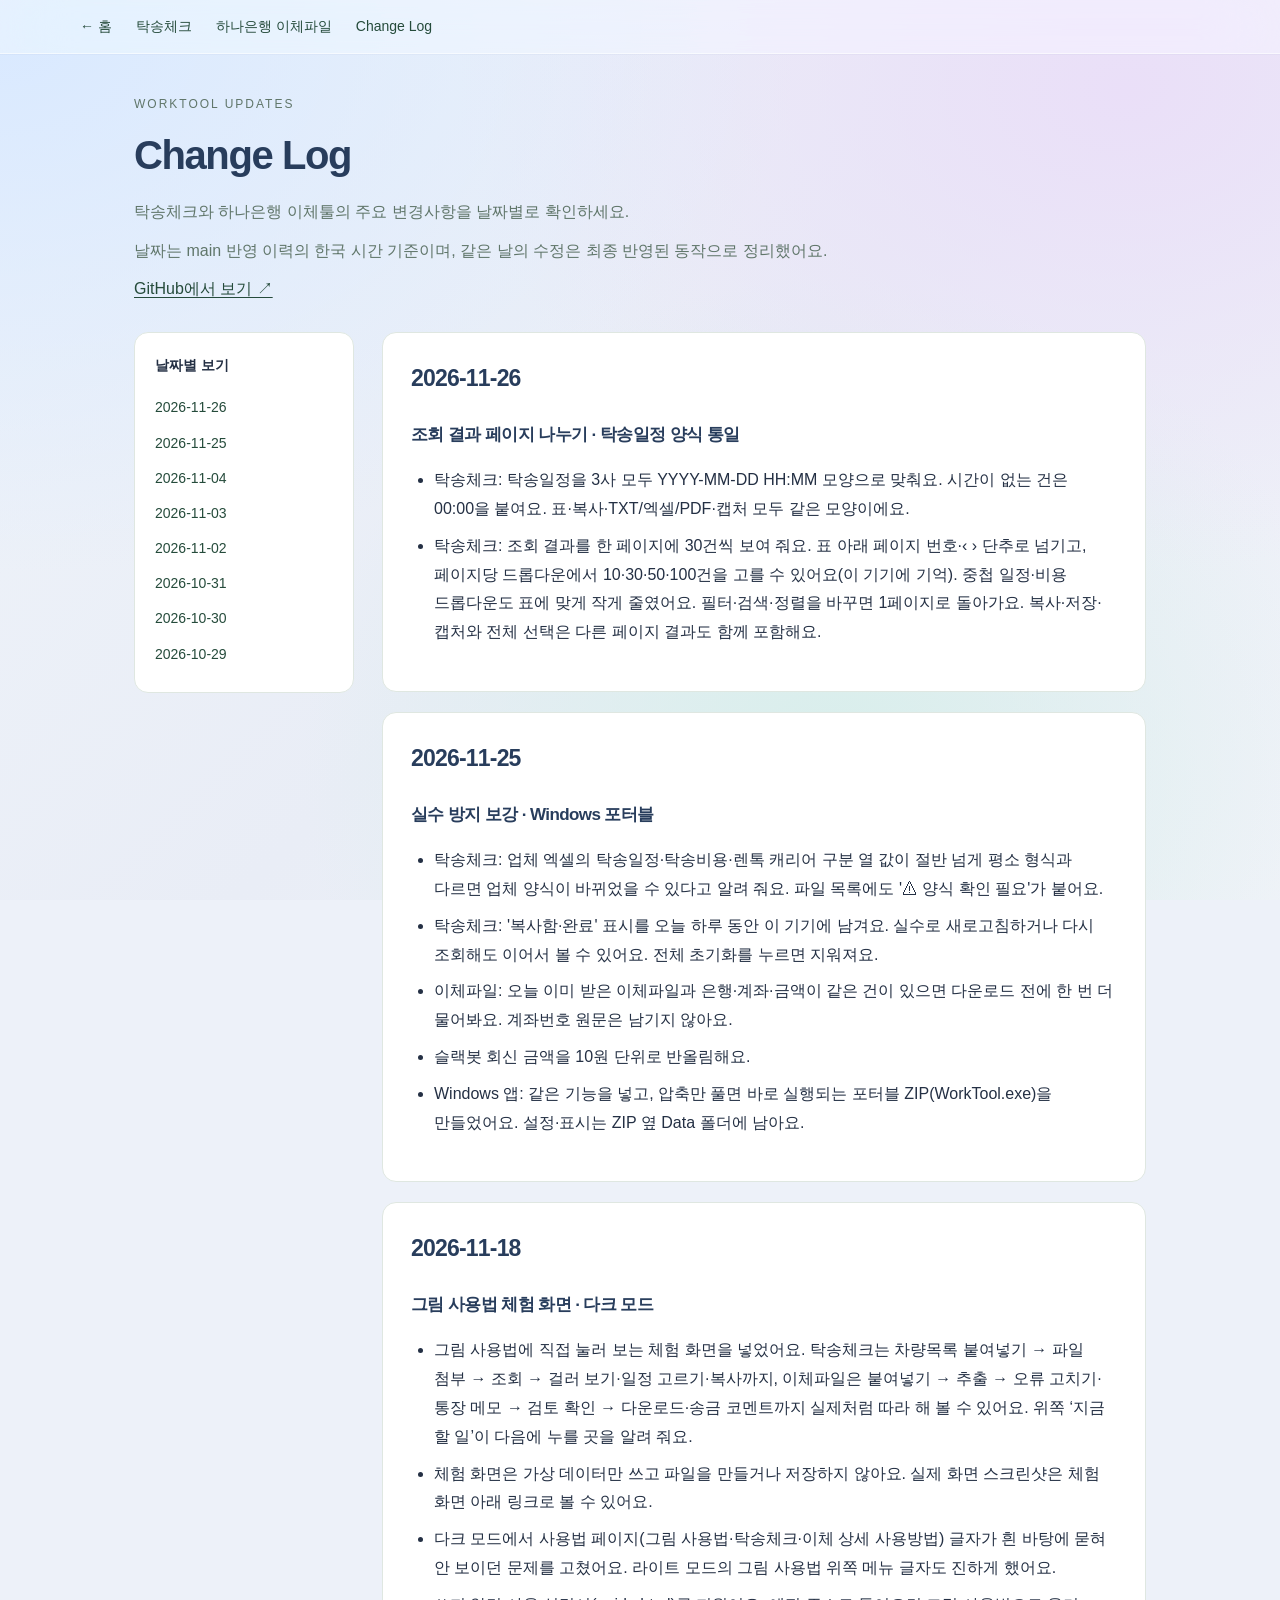
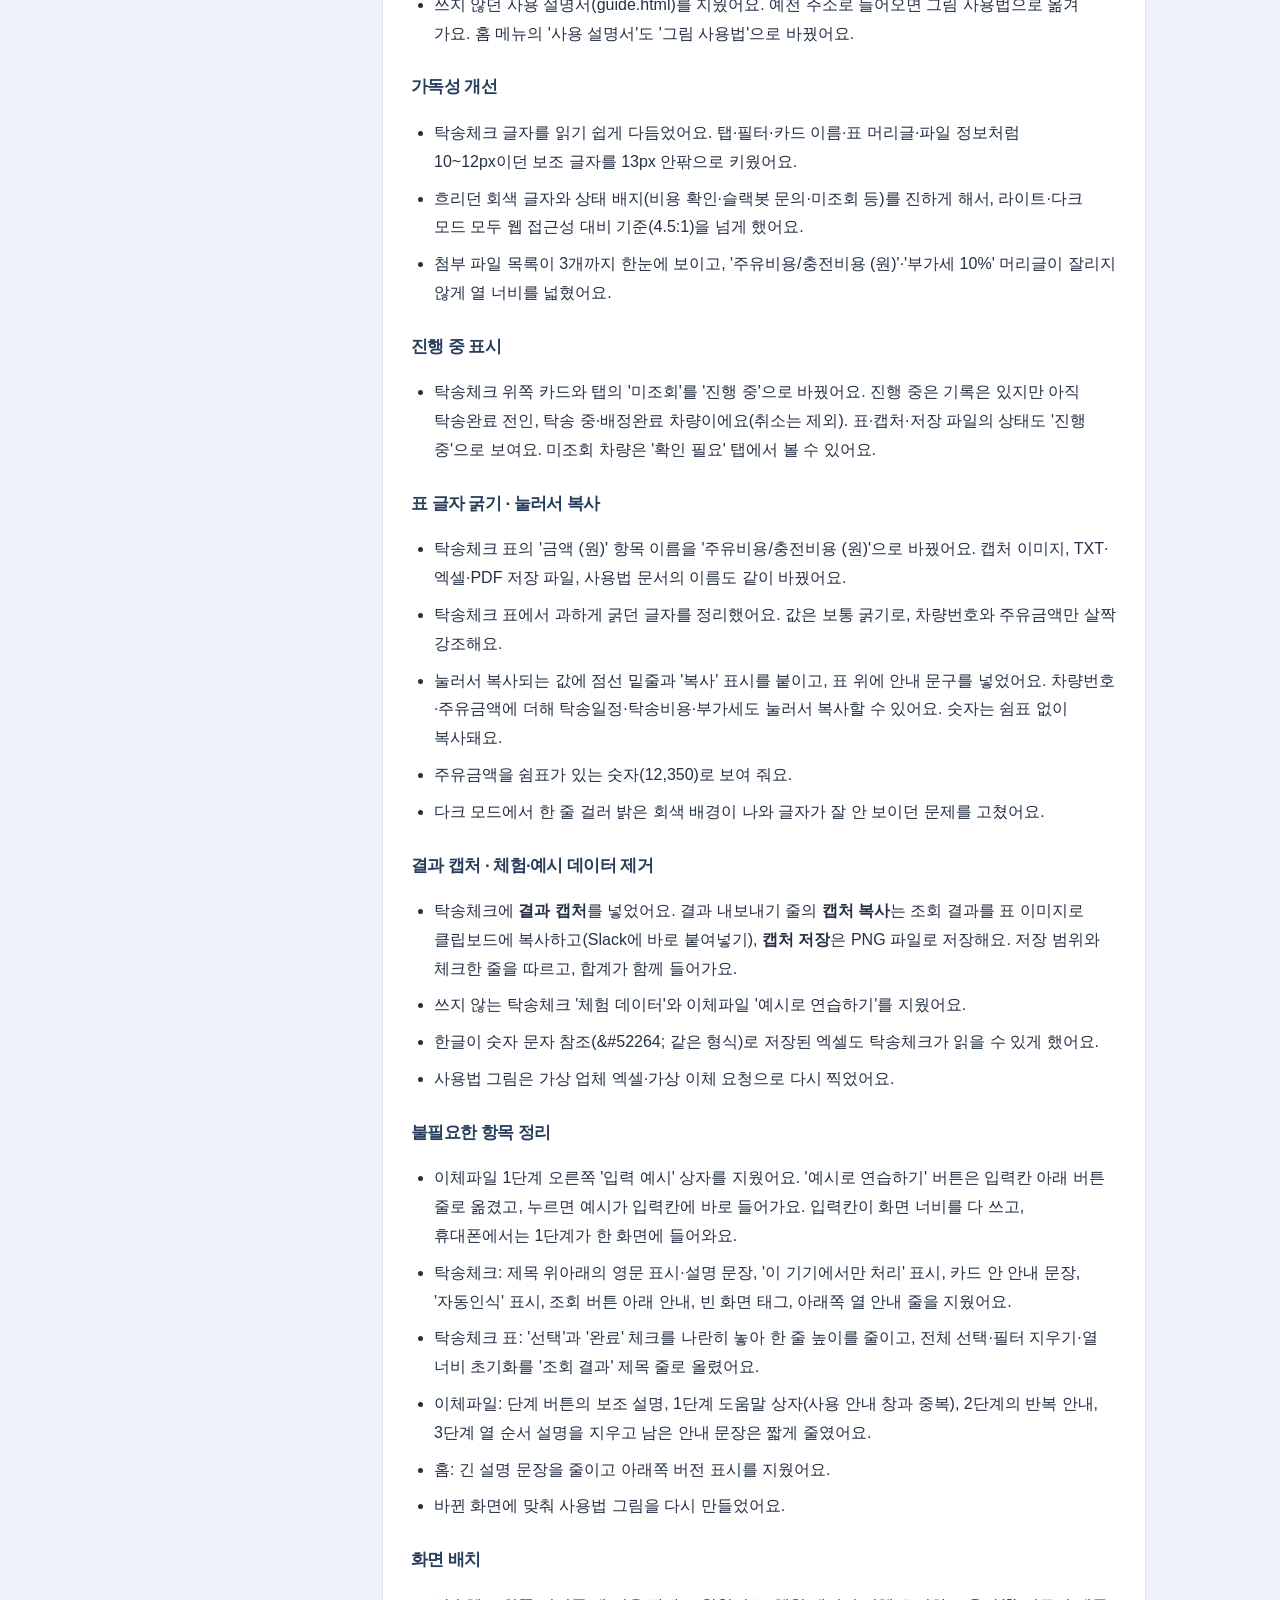
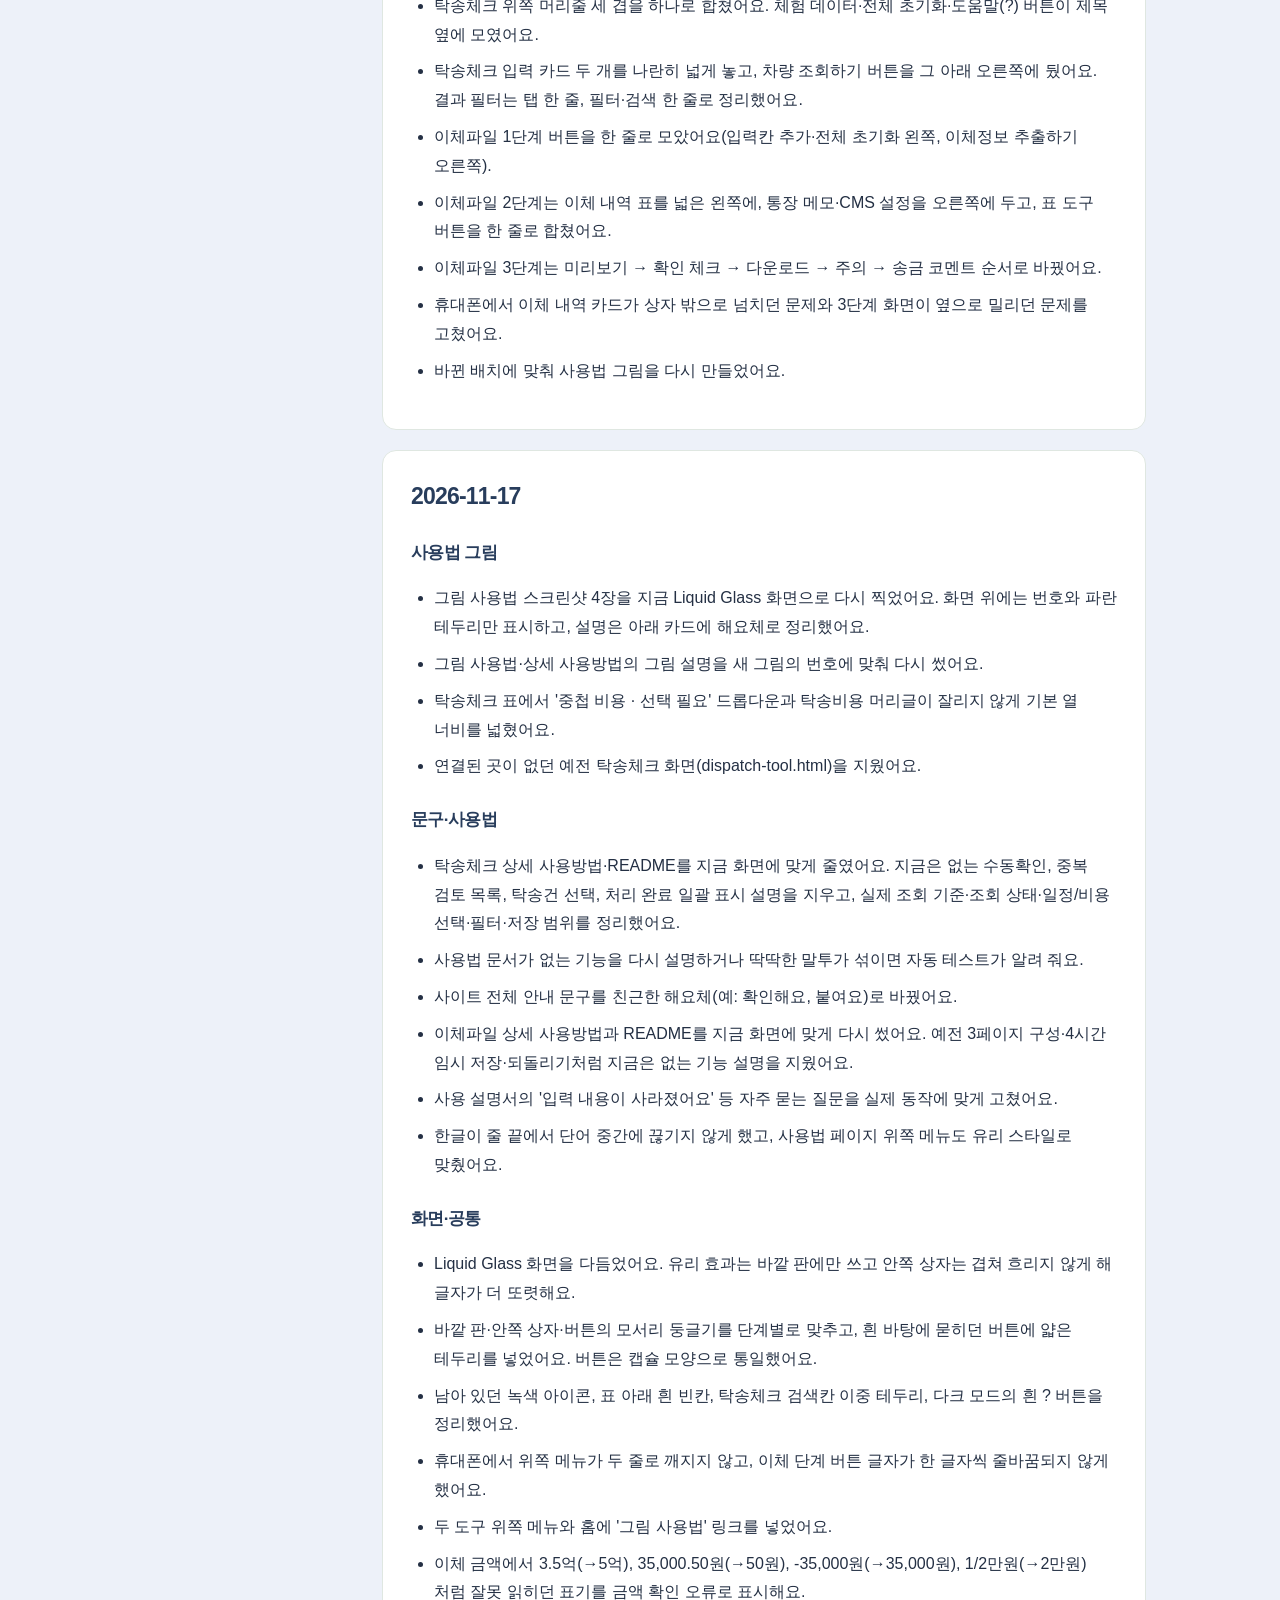
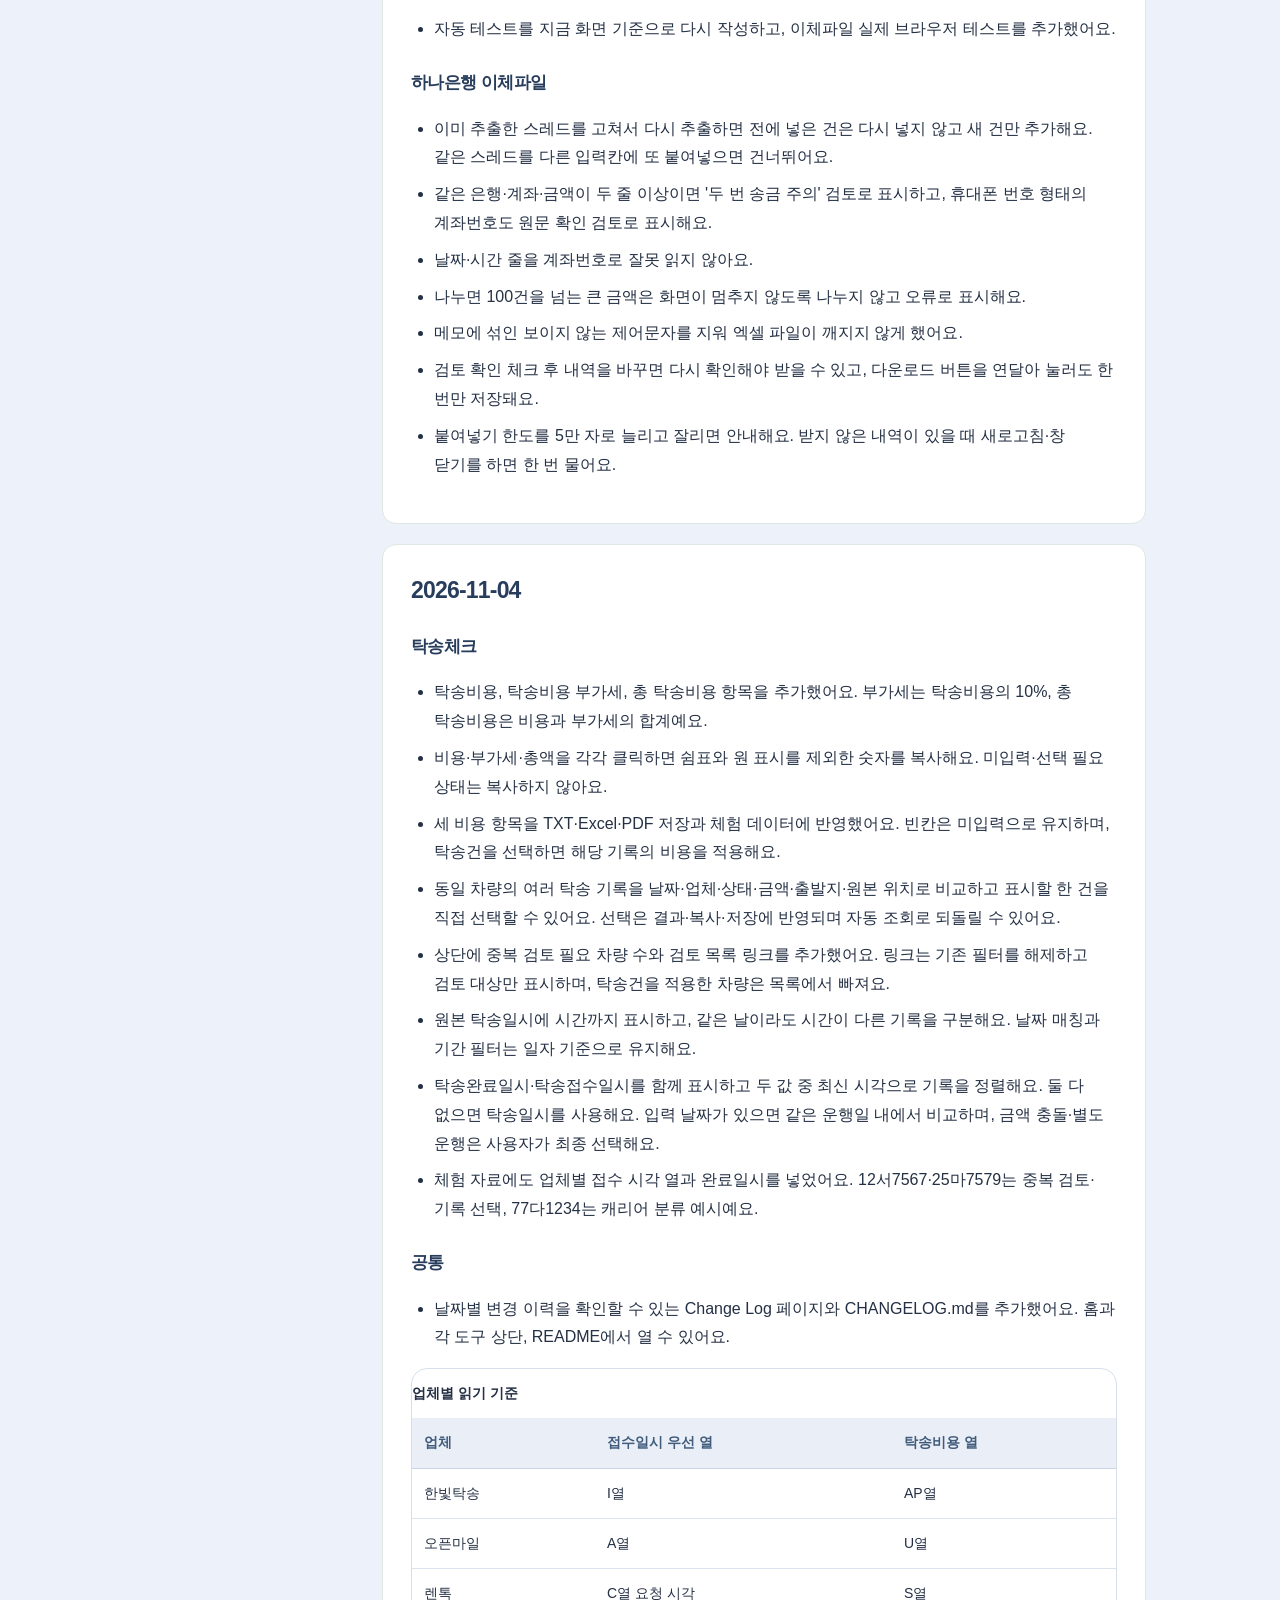
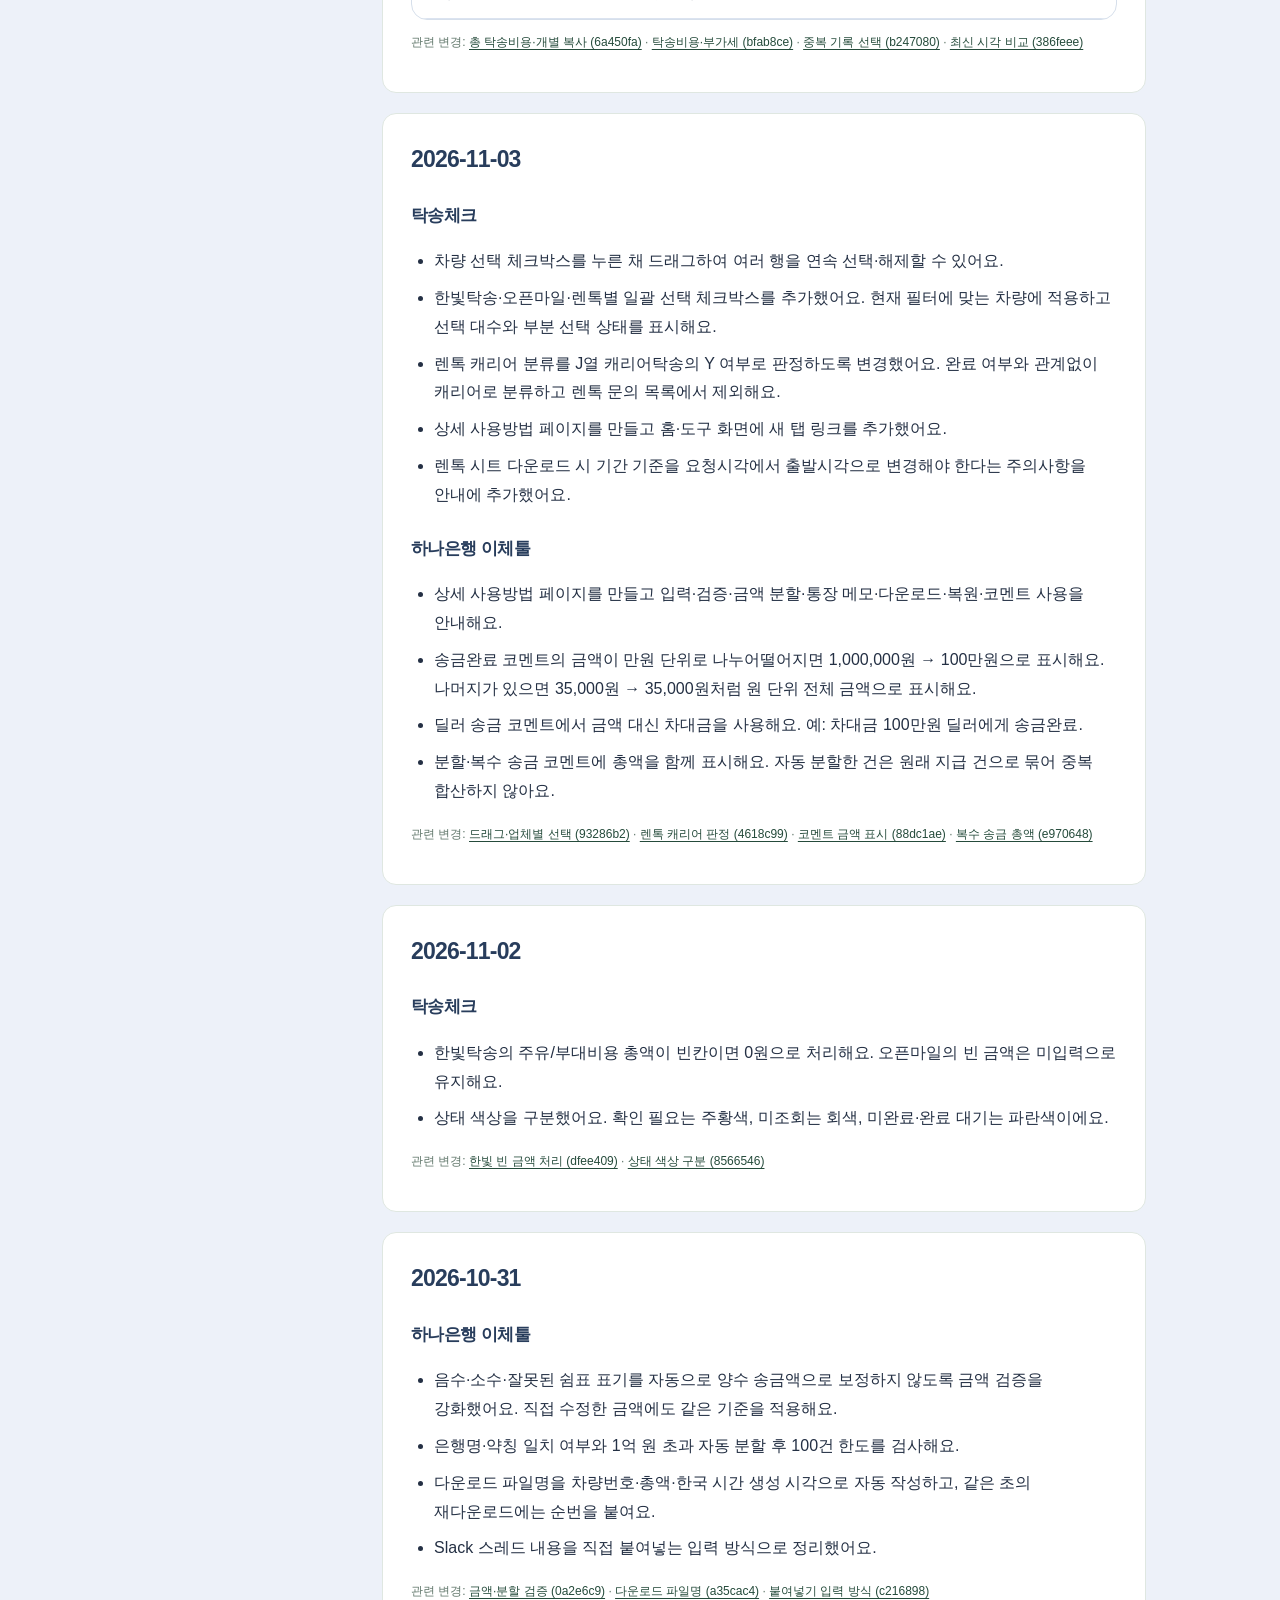
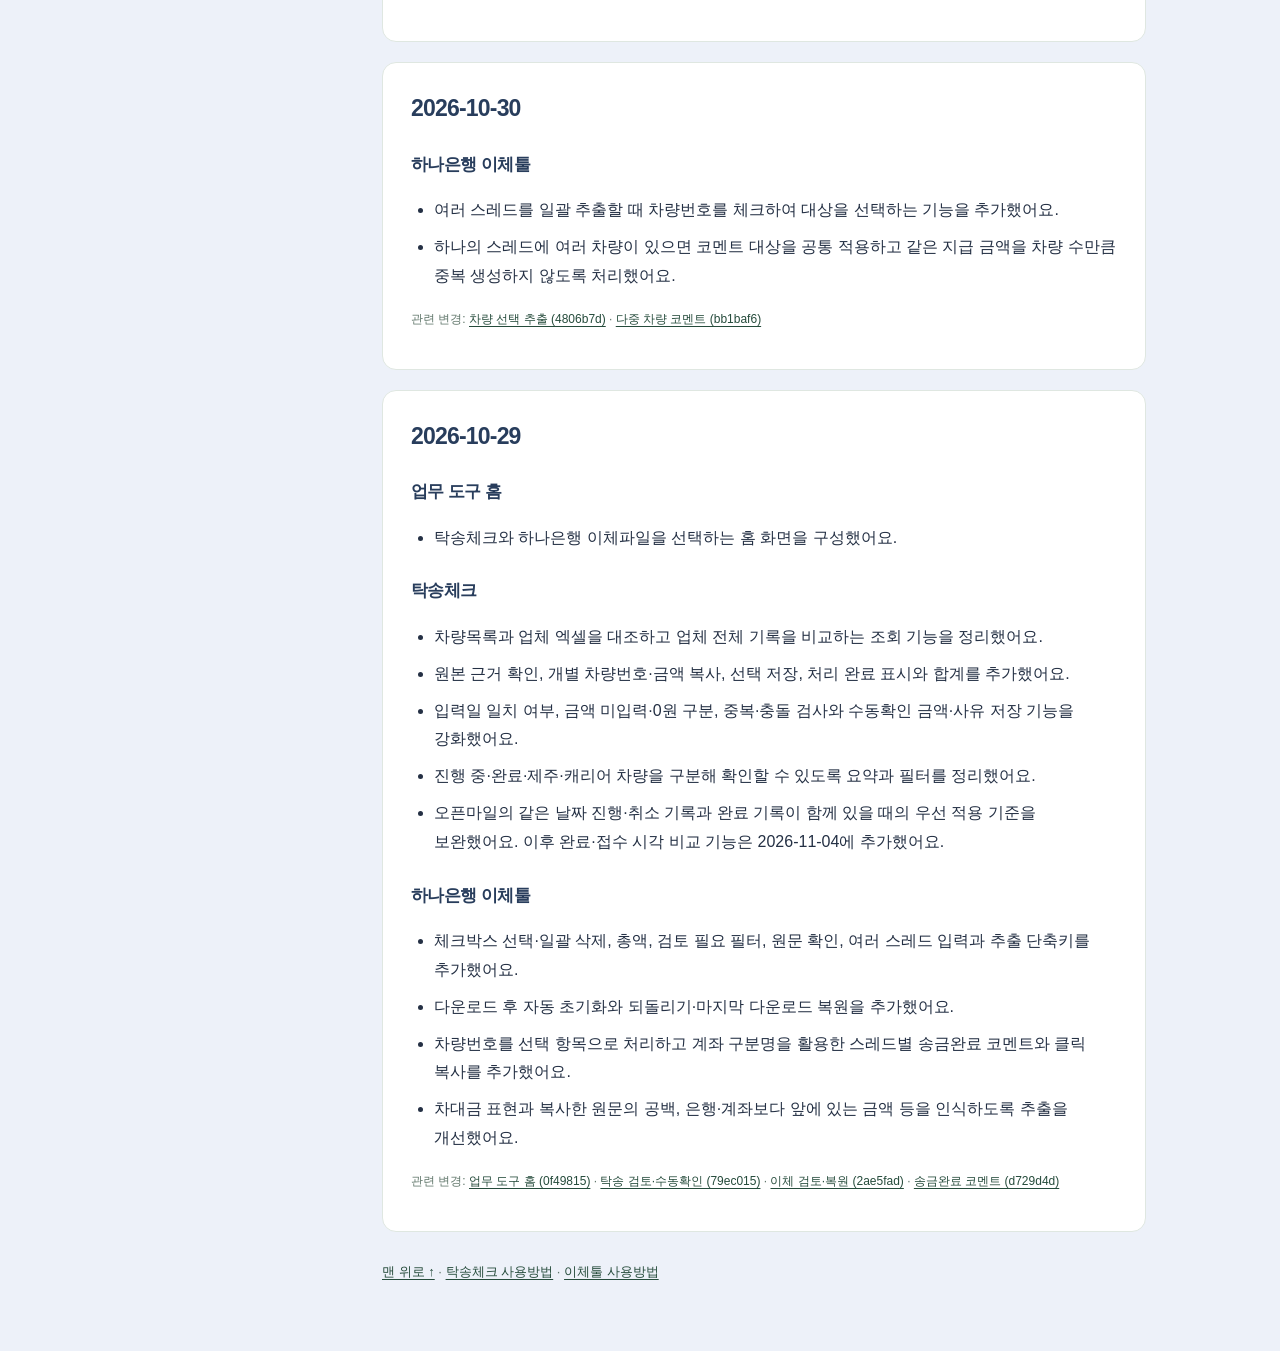
==== commit c026f66f: "Unify dispatch schedule format to YYYY-MM-DD HH:MM across all vendors Co-Authored-By: Claude Opus 5." ====
--- a/changelog.html
+++ b/changelog.html
@@ -3,4 +3,4 @@
 :root{font-family:-apple-system,BlinkMacSystemFont,"Segoe UI","Malgun Gothic",sans-serif;color:#253e35;background:#f5f7f5;line-height:1.8}*{box-sizing:border-box}body{margin:0}a{color:#254b3b;text-underline-offset:4px}a:hover{text-decoration-thickness:2px}a:focus-visible,summary:focus-visible{outline:3px solid #397956;outline-offset:4px}nav{display:flex;flex-wrap:wrap;gap:12px 24px;padding:14px max(20px,calc((100vw - 1120px)/2));background:#fff;border-bottom:1px solid #dfe7e1;font-size:14px}nav a{text-decoration:none}main{max-width:1120px;margin:auto;padding:44px 24px 64px}.eyebrow{font-size:12px;letter-spacing:2px;color:#60766a}h1{font-size:clamp(28px,5vw,40px);line-height:1.35;letter-spacing:-1px;margin:12px 0 16px}h2{font-size:23px;line-height:1.5;margin:0 0 18px}h3{font-size:17px;margin:24px 0 8px}p{margin:10px 0}header>p{color:#60766a;max-width:740px}.button{display:inline-block;background:#254b3b;color:#fff;border-radius:9px;padding:10px 18px;text-decoration:none;margin:12px 0}.layout{display:grid;grid-template-columns:220px minmax(0,1fr);gap:28px;margin-top:28px}.toc{align-self:start;position:sticky;top:20px;background:#fff;border:1px solid #dfe7e1;border-radius:14px;padding:20px;font-size:14px}.toc strong{display:block;margin-bottom:12px}.toc a{display:block;padding:5px 0;text-decoration:none}.content{min-width:0}section{background:#fff;border:1px solid #dfe7e1;border-radius:14px;padding:28px;margin-bottom:20px;scroll-margin-top:20px}li{margin:8px 0}ol,ul{padding-left:23px}.note{background:#edf5ee;border-left:4px solid #397956;padding:12px 16px;border-radius:5px;margin:16px 0}.review-note{background:#fff4db;border-color:#a66a00}pre{background:#f5f7f5;border:1px solid #e0e8e2;padding:16px;border-radius:9px;overflow:auto;font-size:14px;line-height:1.8}code{font-family:ui-monospace,monospace}.tablewrap{overflow-x:auto}table{border-collapse:collapse;width:100%;font-size:14px}th,td{padding:12px;text-align:left;vertical-align:top;border-bottom:1px solid #e0e8e2}th{background:#f5f7f5;white-space:nowrap}.badge{display:inline-block;font-size:13px;font-weight:650;border-radius:5px;padding:3px 8px;white-space:nowrap}.needs{background:#fff4db;color:#8a5700}.missing{background:#eef1f4;color:#526171}.waiting{background:#e8f2ff;color:#245b9e}details{border-bottom:1px solid #e0e8e2;padding:14px 0}summary{cursor:pointer;font-weight:650}footer{font-size:13px;color:#60766a;margin-top:28px}@media(max-width:760px){main{padding:28px 16px 40px}.layout{grid-template-columns:1fr;gap:20px}.toc{position:static}.toc a{display:inline-block;margin-right:16px}section{padding:22px 18px}th,td{padding:10px 8px}}@media print{nav,.toc,.button{display:none}.layout{display:block}main{max-width:none;padding:0}section{break-inside:avoid;border:0;padding:15px 0}body{background:#fff}details{break-inside:avoid}}
  .commits{font-size:12px;color:#60766a;line-height:2;overflow-wrap:anywhere}caption{text-align:left;font-weight:650;padding:12px 0}h2 time{font-variant-numeric:tabular-nums}</style><link rel="stylesheet" href="./assets/mac-glass.css?v=20261118-4">
 <script src="./assets/theme.js?v=20261116-1"></script>
-</head><body class="mac-ui" data-page="changelog"><nav aria-label="기능 이동"><a href="./index.html">← 홈</a><a href="./dispatch.html">탁송체크</a><a href="./transfer.html">하나은행 이체파일</a><a href="./changelog.html" aria-current="page">Change Log</a></nav><main id="top"><header><div class="eyebrow">WORKTOOL UPDATES</div><h1>Change Log</h1><p>탁송체크와 하나은행 이체툴의 주요 변경사항을 날짜별로 확인하세요.</p><p>날짜는 main 반영 이력의 한국 시간 기준이며, 같은 날의 수정은 최종 반영된 동작으로 정리했어요.</p><a href="https://github.com/chowonki/WorkTool/blob/main/CHANGELOG.md" target="_blank" rel="noopener">GitHub에서 보기 ↗</a></header><div class="layout"><aside class="toc" aria-label="변경 날짜"><strong>날짜별 보기</strong><a href="#date-2026-11-26">2026-11-26</a><a href="#date-2026-11-25">2026-11-25</a><a href="#date-2026-11-04">2026-11-04</a><a href="#date-2026-11-03">2026-11-03</a><a href="#date-2026-11-02">2026-11-02</a><a href="#date-2026-10-31">2026-10-31</a><a href="#date-2026-10-30">2026-10-30</a><a href="#date-2026-10-29">2026-10-29</a></aside><div class="content"><section id="date-2026-11-26"><h2><time datetime="2026-11-26">2026-11-26</time></h2><h3>조회 결과 페이지 나누기</h3><ul><li>탁송체크: 조회 결과를 한 페이지에 30건씩 보여 줘요. 표 아래 페이지 번호·‹ › 단추로 넘기고, 페이지당 드롭다운에서 10·30·50·100건을 고를 수 있어요(이 기기에 기억). 중첩 일정·비용 드롭다운도 표에 맞게 작게 줄였어요. 필터·검색·정렬을 바꾸면 1페이지로 돌아가요. 복사·저장·캡처와 전체 선택은 다른 페이지 결과도 함께 포함해요.</li></ul></section><section id="date-2026-11-25"><h2><time datetime="2026-11-25">2026-11-25</time></h2><h3>실수 방지 보강 · Windows 포터블</h3><ul><li>탁송체크: 업체 엑셀의 탁송일정·탁송비용·렌톡 캐리어 구분 열 값이 절반 넘게 평소 형식과 다르면 업체 양식이 바뀌었을 수 있다고 알려 줘요. 파일 목록에도 '⚠ 양식 확인 필요'가 붙어요.</li><li>탁송체크: '복사함·완료' 표시를 오늘 하루 동안 이 기기에 남겨요. 실수로 새로고침하거나 다시 조회해도 이어서 볼 수 있어요. 전체 초기화를 누르면 지워져요.</li><li>이체파일: 오늘 이미 받은 이체파일과 은행·계좌·금액이 같은 건이 있으면 다운로드 전에 한 번 더 물어봐요. 계좌번호 원문은 남기지 않아요.</li><li>슬랙봇 회신 금액을 10원 단위로 반올림해요.</li><li>Windows 앱: 같은 기능을 넣고, 압축만 풀면 바로 실행되는 포터블 ZIP(WorkTool.exe)을 만들었어요. 설정·표시는 ZIP 옆 Data 폴더에 남아요.</li></ul></section><section id="date-2026-11-18"><h2><time datetime="2026-11-18">2026-11-18</time></h2><h3>그림 사용법 체험 화면 · 다크 모드</h3><ul><li>그림 사용법에 직접 눌러 보는 체험 화면을 넣었어요. 탁송체크는 차량목록 붙여넣기 → 파일 첨부 → 조회 → 걸러 보기·일정 고르기·복사까지, 이체파일은 붙여넣기 → 추출 → 오류 고치기·통장 메모 → 검토 확인 → 다운로드·송금 코멘트까지 실제처럼 따라 해 볼 수 있어요. 위쪽 ‘지금 할 일’이 다음에 누를 곳을 알려 줘요.</li><li>체험 화면은 가상 데이터만 쓰고 파일을 만들거나 저장하지 않아요. 실제 화면 스크린샷은 체험 화면 아래 링크로 볼 수 있어요.</li><li>다크 모드에서 사용법 페이지(그림 사용법·탁송체크·이체 상세 사용방법) 글자가 흰 바탕에 묻혀 안 보이던 문제를 고쳤어요. 라이트 모드의 그림 사용법 위쪽 메뉴 글자도 진하게 했어요.</li><li>쓰지 않던 사용 설명서(guide.html)를 지웠어요. 예전 주소로 들어오면 그림 사용법으로 옮겨 가요. 홈 메뉴의 '사용 설명서'도 '그림 사용법'으로 바꿨어요.</li></ul><h3>가독성 개선</h3><ul><li>탁송체크 글자를 읽기 쉽게 다듬었어요. 탭·필터·카드 이름·표 머리글·파일 정보처럼 10~12px이던 보조 글자를 13px 안팎으로 키웠어요.</li><li>흐리던 회색 글자와 상태 배지(비용 확인·슬랙봇 문의·미조회 등)를 진하게 해서, 라이트·다크 모드 모두 웹 접근성 대비 기준(4.5:1)을 넘게 했어요.</li><li>첨부 파일 목록이 3개까지 한눈에 보이고, '주유비용/충전비용 (원)'·'부가세 10%' 머리글이 잘리지 않게 열 너비를 넓혔어요.</li></ul><h3>진행 중 표시</h3><ul><li>탁송체크 위쪽 카드와 탭의 '미조회'를 '진행 중'으로 바꿨어요. 진행 중은 기록은 있지만 아직 탁송완료 전인, 탁송 중·배정완료 차량이에요(취소는 제외). 표·캡처·저장 파일의 상태도 '진행 중'으로 보여요. 미조회 차량은 '확인 필요' 탭에서 볼 수 있어요.</li></ul><h3>표 글자 굵기 · 눌러서 복사</h3><ul><li>탁송체크 표의 '금액 (원)' 항목 이름을 '주유비용/충전비용 (원)'으로 바꿨어요. 캡처 이미지, TXT·엑셀·PDF 저장 파일, 사용법 문서의 이름도 같이 바꿨어요.</li><li>탁송체크 표에서 과하게 굵던 글자를 정리했어요. 값은 보통 굵기로, 차량번호와 주유금액만 살짝 강조해요.</li><li>눌러서 복사되는 값에 점선 밑줄과 '복사' 표시를 붙이고, 표 위에 안내 문구를 넣었어요. 차량번호·주유금액에 더해 탁송일정·탁송비용·부가세도 눌러서 복사할 수 있어요. 숫자는 쉼표 없이 복사돼요.</li><li>주유금액을 쉼표가 있는 숫자(12,350)로 보여 줘요.</li><li>다크 모드에서 한 줄 걸러 밝은 회색 배경이 나와 글자가 잘 안 보이던 문제를 고쳤어요.</li></ul><h3>결과 캡처 · 체험·예시 데이터 제거</h3><ul><li>탁송체크에 <b>결과 캡처</b>를 넣었어요. 결과 내보내기 줄의 <b>캡처 복사</b>는 조회 결과를 표 이미지로 클립보드에 복사하고(Slack에 바로 붙여넣기), <b>캡처 저장</b>은 PNG 파일로 저장해요. 저장 범위와 체크한 줄을 따르고, 합계가 함께 들어가요.</li><li>쓰지 않는 탁송체크 '체험 데이터'와 이체파일 '예시로 연습하기'를 지웠어요.</li><li>한글이 숫자 문자 참조(&amp;#52264; 같은 형식)로 저장된 엑셀도 탁송체크가 읽을 수 있게 했어요.</li><li>사용법 그림은 가상 업체 엑셀·가상 이체 요청으로 다시 찍었어요.</li></ul><h3>불필요한 항목 정리</h3><ul><li>이체파일 1단계 오른쪽 '입력 예시' 상자를 지웠어요. '예시로 연습하기' 버튼은 입력칸 아래 버튼 줄로 옮겼고, 누르면 예시가 입력칸에 바로 들어가요. 입력칸이 화면 너비를 다 쓰고, 휴대폰에서는 1단계가 한 화면에 들어와요.</li><li>탁송체크: 제목 위아래의 영문 표시·설명 문장, '이 기기에서만 처리' 표시, 카드 안 안내 문장, '자동인식' 표시, 조회 버튼 아래 안내, 빈 화면 태그, 아래쪽 열 안내 줄을 지웠어요.</li><li>탁송체크 표: '선택'과 '완료' 체크를 나란히 놓아 한 줄 높이를 줄이고, 전체 선택·필터 지우기·열 너비 초기화를 '조회 결과' 제목 줄로 올렸어요.</li><li>이체파일: 단계 버튼의 보조 설명, 1단계 도움말 상자(사용 안내 창과 중복), 2단계의 반복 안내, 3단계 열 순서 설명을 지우고 남은 안내 문장은 짧게 줄였어요.</li><li>홈: 긴 설명 문장을 줄이고 아래쪽 버전 표시를 지웠어요.</li><li>바뀐 화면에 맞춰 사용법 그림을 다시 만들었어요.</li></ul><h3>화면 배치</h3><ul><li>탁송체크 위쪽 머리줄 세 겹을 하나로 합쳤어요. 체험 데이터·전체 초기화·도움말(?) 버튼이 제목 옆에 모였어요.</li><li>탁송체크 입력 카드 두 개를 나란히 넓게 놓고, 차량 조회하기 버튼을 그 아래 오른쪽에 뒀어요. 결과 필터는 탭 한 줄, 필터·검색 한 줄로 정리했어요.</li><li>이체파일 1단계 버튼을 한 줄로 모았어요(입력칸 추가·전체 초기화 왼쪽, 이체정보 추출하기 오른쪽).</li><li>이체파일 2단계는 이체 내역 표를 넓은 왼쪽에, 통장 메모·CMS 설정을 오른쪽에 두고, 표 도구 버튼을 한 줄로 합쳤어요.</li><li>이체파일 3단계는 미리보기 → 확인 체크 → 다운로드 → 주의 → 송금 코멘트 순서로 바꿨어요.</li><li>휴대폰에서 이체 내역 카드가 상자 밖으로 넘치던 문제와 3단계 화면이 옆으로 밀리던 문제를 고쳤어요.</li><li>바뀐 배치에 맞춰 사용법 그림을 다시 만들었어요.</li></ul></section><section id="date-2026-11-17"><h2><time datetime="2026-11-17">2026-11-17</time></h2><h3>사용법 그림</h3><ul><li>그림 사용법 스크린샷 4장을 지금 Liquid Glass 화면으로 다시 찍었어요. 화면 위에는 번호와 파란 테두리만 표시하고, 설명은 아래 카드에 해요체로 정리했어요.</li><li>그림 사용법·상세 사용방법의 그림 설명을 새 그림의 번호에 맞춰 다시 썼어요.</li><li>탁송체크 표에서 '중첩 비용 · 선택 필요' 드롭다운과 탁송비용 머리글이 잘리지 않게 기본 열 너비를 넓혔어요.</li><li>연결된 곳이 없던 예전 탁송체크 화면(dispatch-tool.html)을 지웠어요.</li></ul><h3>문구·사용법</h3><ul><li>탁송체크 상세 사용방법·README를 지금 화면에 맞게 줄였어요. 지금은 없는 수동확인, 중복 검토 목록, 탁송건 선택, 처리 완료 일괄 표시 설명을 지우고, 실제 조회 기준·조회 상태·일정/비용 선택·필터·저장 범위를 정리했어요.</li><li>사용법 문서가 없는 기능을 다시 설명하거나 딱딱한 말투가 섞이면 자동 테스트가 알려 줘요.</li><li>사이트 전체 안내 문구를 친근한 해요체(예: 확인해요, 붙여요)로 바꿨어요.</li><li>이체파일 상세 사용방법과 README를 지금 화면에 맞게 다시 썼어요. 예전 3페이지 구성·4시간 임시 저장·되돌리기처럼 지금은 없는 기능 설명을 지웠어요.</li><li>사용 설명서의 '입력 내용이 사라졌어요' 등 자주 묻는 질문을 실제 동작에 맞게 고쳤어요.</li><li>한글이 줄 끝에서 단어 중간에 끊기지 않게 했고, 사용법 페이지 위쪽 메뉴도 유리 스타일로 맞췄어요.</li></ul><h3>화면·공통</h3><ul><li>Liquid Glass 화면을 다듬었어요. 유리 효과는 바깥 판에만 쓰고 안쪽 상자는 겹쳐 흐리지 않게 해 글자가 더 또렷해요.</li><li>바깥 판·안쪽 상자·버튼의 모서리 둥글기를 단계별로 맞추고, 흰 바탕에 묻히던 버튼에 얇은 테두리를 넣었어요. 버튼은 캡슐 모양으로 통일했어요.</li><li>남아 있던 녹색 아이콘, 표 아래 흰 빈칸, 탁송체크 검색칸 이중 테두리, 다크 모드의 흰 ? 버튼을 정리했어요.</li><li>휴대폰에서 위쪽 메뉴가 두 줄로 깨지지 않고, 이체 단계 버튼 글자가 한 글자씩 줄바꿈되지 않게 했어요.</li><li>두 도구 위쪽 메뉴와 홈에 '그림 사용법' 링크를 넣었어요.</li><li>이체 금액에서 3.5억(→5억), 35,000.50원(→50원), -35,000원(→35,000원), 1/2만원(→2만원)처럼 잘못 읽히던 표기를 금액 확인 오류로 표시해요.</li><li>자동 테스트를 지금 화면 기준으로 다시 작성하고, 이체파일 실제 브라우저 테스트를 추가했어요.</li></ul><h3>하나은행 이체파일</h3><ul><li>이미 추출한 스레드를 고쳐서 다시 추출하면 전에 넣은 건은 다시 넣지 않고 새 건만 추가해요. 같은 스레드를 다른 입력칸에 또 붙여넣으면 건너뛰어요.</li><li>같은 은행·계좌·금액이 두 줄 이상이면 '두 번 송금 주의' 검토로 표시하고, 휴대폰 번호 형태의 계좌번호도 원문 확인 검토로 표시해요.</li><li>날짜·시간 줄을 계좌번호로 잘못 읽지 않아요.</li><li>나누면 100건을 넘는 큰 금액은 화면이 멈추지 않도록 나누지 않고 오류로 표시해요.</li><li>메모에 섞인 보이지 않는 제어문자를 지워 엑셀 파일이 깨지지 않게 했어요.</li><li>검토 확인 체크 후 내역을 바꾸면 다시 확인해야 받을 수 있고, 다운로드 버튼을 연달아 눌러도 한 번만 저장돼요.</li><li>붙여넣기 한도를 5만 자로 늘리고 잘리면 안내해요. 받지 않은 내역이 있을 때 새로고침·창 닫기를 하면 한 번 물어요.</li></ul></section><section id="date-2026-11-04"><h2><time datetime="2026-11-04">2026-11-04</time></h2><h3>탁송체크</h3><ul><li>탁송비용, 탁송비용 부가세, 총 탁송비용 항목을 추가했어요. 부가세는 탁송비용의 10%, 총 탁송비용은 비용과 부가세의 합계예요.</li><li>비용·부가세·총액을 각각 클릭하면 쉼표와 원 표시를 제외한 숫자를 복사해요. 미입력·선택 필요 상태는 복사하지 않아요.</li><li>세 비용 항목을 TXT·Excel·PDF 저장과 체험 데이터에 반영했어요. 빈칸은 미입력으로 유지하며, 탁송건을 선택하면 해당 기록의 비용을 적용해요.</li><li>동일 차량의 여러 탁송 기록을 날짜·업체·상태·금액·출발지·원본 위치로 비교하고 표시할 한 건을 직접 선택할 수 있어요. 선택은 결과·복사·저장에 반영되며 자동 조회로 되돌릴 수 있어요.</li><li>상단에 중복 검토 필요 차량 수와 검토 목록 링크를 추가했어요. 링크는 기존 필터를 해제하고 검토 대상만 표시하며, 탁송건을 적용한 차량은 목록에서 빠져요.</li><li>원본 탁송일시에 시간까지 표시하고, 같은 날이라도 시간이 다른 기록을 구분해요. 날짜 매칭과 기간 필터는 일자 기준으로 유지해요.</li><li>탁송완료일시·탁송접수일시를 함께 표시하고 두 값 중 최신 시각으로 기록을 정렬해요. 둘 다 없으면 탁송일시를 사용해요. 입력 날짜가 있으면 같은 운행일 내에서 비교하며, 금액 충돌·별도 운행은 사용자가 최종 선택해요.</li><li>체험 자료에도 업체별 접수 시각 열과 완료일시를 넣었어요. 12서7567·25마7579는 중복 검토·기록 선택, 77다1234는 캐리어 분류 예시예요.</li></ul><h3>공통</h3><ul><li>날짜별 변경 이력을 확인할 수 있는 Change Log 페이지와 CHANGELOG.md를 추가했어요. 홈과 각 도구 상단, README에서 열 수 있어요.</li></ul><div class="tablewrap"><table><caption>업체별 읽기 기준</caption><thead><tr><th scope="col">업체</th><th scope="col">접수일시 우선 열</th><th scope="col">탁송비용 열</th></tr></thead><tbody><tr><td>한빛탁송</td><td>I열</td><td>AP열</td></tr><tr><td>오픈마일</td><td>A열</td><td>U열</td></tr><tr><td>렌톡</td><td>C열 요청 시각</td><td>S열</td></tr></tbody></table></div><p class="commits">관련 변경: <a href="https://github.com/chowonki/WorkTool/commit/6a450fa" target="_blank" rel="noopener">총 탁송비용·개별 복사 (6a450fa)</a> · <a href="https://github.com/chowonki/WorkTool/commit/bfab8ce" target="_blank" rel="noopener">탁송비용·부가세 (bfab8ce)</a> · <a href="https://github.com/chowonki/WorkTool/commit/b247080" target="_blank" rel="noopener">중복 기록 선택 (b247080)</a> · <a href="https://github.com/chowonki/WorkTool/commit/386feee" target="_blank" rel="noopener">최신 시각 비교 (386feee)</a></p></section><section id="date-2026-11-03"><h2><time datetime="2026-11-03">2026-11-03</time></h2><h3>탁송체크</h3><ul><li>차량 선택 체크박스를 누른 채 드래그하여 여러 행을 연속 선택·해제할 수 있어요.</li><li>한빛탁송·오픈마일·렌톡별 일괄 선택 체크박스를 추가했어요. 현재 필터에 맞는 차량에 적용하고 선택 대수와 부분 선택 상태를 표시해요.</li><li>렌톡 캐리어 분류를 J열 캐리어탁송의 Y 여부로 판정하도록 변경했어요. 완료 여부와 관계없이 캐리어로 분류하고 렌톡 문의 목록에서 제외해요.</li><li>상세 사용방법 페이지를 만들고 홈·도구 화면에 새 탭 링크를 추가했어요.</li><li>렌톡 시트 다운로드 시 기간 기준을 요청시각에서 출발시각으로 변경해야 한다는 주의사항을 안내에 추가했어요.</li></ul><h3>하나은행 이체툴</h3><ul><li>상세 사용방법 페이지를 만들고 입력·검증·금액 분할·통장 메모·다운로드·복원·코멘트 사용을 안내해요.</li><li>송금완료 코멘트의 금액이 만원 단위로 나누어떨어지면 1,000,000원 → 100만원으로 표시해요. 나머지가 있으면 35,000원 → 35,000원처럼 원 단위 전체 금액으로 표시해요.</li><li>딜러 송금 코멘트에서 금액 대신 차대금을 사용해요. 예: 차대금 100만원 딜러에게 송금완료.</li><li>분할·복수 송금 코멘트에 총액을 함께 표시해요. 자동 분할한 건은 원래 지급 건으로 묶어 중복 합산하지 않아요.</li></ul><p class="commits">관련 변경: <a href="https://github.com/chowonki/WorkTool/commit/93286b2" target="_blank" rel="noopener">드래그·업체별 선택 (93286b2)</a> · <a href="https://github.com/chowonki/WorkTool/commit/4618c99" target="_blank" rel="noopener">렌톡 캐리어 판정 (4618c99)</a> · <a href="https://github.com/chowonki/WorkTool/commit/88dc1ae" target="_blank" rel="noopener">코멘트 금액 표시 (88dc1ae)</a> · <a href="https://github.com/chowonki/WorkTool/commit/e970648" target="_blank" rel="noopener">복수 송금 총액 (e970648)</a></p></section><section id="date-2026-11-02"><h2><time datetime="2026-11-02">2026-11-02</time></h2><h3>탁송체크</h3><ul><li>한빛탁송의 주유/부대비용 총액이 빈칸이면 0원으로 처리해요. 오픈마일의 빈 금액은 미입력으로 유지해요.</li><li>상태 색상을 구분했어요. 확인 필요는 주황색, 미조회는 회색, 미완료·완료 대기는 파란색이에요.</li></ul><p class="commits">관련 변경: <a href="https://github.com/chowonki/WorkTool/commit/dfee409" target="_blank" rel="noopener">한빛 빈 금액 처리 (dfee409)</a> · <a href="https://github.com/chowonki/WorkTool/commit/8566546" target="_blank" rel="noopener">상태 색상 구분 (8566546)</a></p></section><section id="date-2026-10-31"><h2><time datetime="2026-10-31">2026-10-31</time></h2><h3>하나은행 이체툴</h3><ul><li>음수·소수·잘못된 쉼표 표기를 자동으로 양수 송금액으로 보정하지 않도록 금액 검증을 강화했어요. 직접 수정한 금액에도 같은 기준을 적용해요.</li><li>은행명·약칭 일치 여부와 1억 원 초과 자동 분할 후 100건 한도를 검사해요.</li><li>다운로드 파일명을 차량번호·총액·한국 시간 생성 시각으로 자동 작성하고, 같은 초의 재다운로드에는 순번을 붙여요.</li><li>Slack 스레드 내용을 직접 붙여넣는 입력 방식으로 정리했어요.</li></ul><p class="commits">관련 변경: <a href="https://github.com/chowonki/WorkTool/commit/0a2e6c9" target="_blank" rel="noopener">금액·분할 검증 (0a2e6c9)</a> · <a href="https://github.com/chowonki/WorkTool/commit/a35cac4" target="_blank" rel="noopener">다운로드 파일명 (a35cac4)</a> · <a href="https://github.com/chowonki/WorkTool/commit/c216898" target="_blank" rel="noopener">붙여넣기 입력 방식 (c216898)</a></p></section><section id="date-2026-10-30"><h2><time datetime="2026-10-30">2026-10-30</time></h2><h3>하나은행 이체툴</h3><ul><li>여러 스레드를 일괄 추출할 때 차량번호를 체크하여 대상을 선택하는 기능을 추가했어요.</li><li>하나의 스레드에 여러 차량이 있으면 코멘트 대상을 공통 적용하고 같은 지급 금액을 차량 수만큼 중복 생성하지 않도록 처리했어요.</li></ul><p class="commits">관련 변경: <a href="https://github.com/chowonki/WorkTool/commit/4806b7d" target="_blank" rel="noopener">차량 선택 추출 (4806b7d)</a> · <a href="https://github.com/chowonki/WorkTool/commit/bb1baf6" target="_blank" rel="noopener">다중 차량 코멘트 (bb1baf6)</a></p></section><section id="date-2026-10-29"><h2><time datetime="2026-10-29">2026-10-29</time></h2><h3>업무 도구 홈</h3><ul><li>탁송체크와 하나은행 이체파일을 선택하는 홈 화면을 구성했어요.</li></ul><h3>탁송체크</h3><ul><li>차량목록과 업체 엑셀을 대조하고 업체 전체 기록을 비교하는 조회 기능을 정리했어요.</li><li>원본 근거 확인, 개별 차량번호·금액 복사, 선택 저장, 처리 완료 표시와 합계를 추가했어요.</li><li>입력일 일치 여부, 금액 미입력·0원 구분, 중복·충돌 검사와 수동확인 금액·사유 저장 기능을 강화했어요.</li><li>진행 중·완료·제주·캐리어 차량을 구분해 확인할 수 있도록 요약과 필터를 정리했어요.</li><li>오픈마일의 같은 날짜 진행·취소 기록과 완료 기록이 함께 있을 때의 우선 적용 기준을 보완했어요. 이후 완료·접수 시각 비교 기능은 2026-11-04에 추가했어요.</li></ul><h3>하나은행 이체툴</h3><ul><li>체크박스 선택·일괄 삭제, 총액, 검토 필요 필터, 원문 확인, 여러 스레드 입력과 추출 단축키를 추가했어요.</li><li>다운로드 후 자동 초기화와 되돌리기·마지막 다운로드 복원을 추가했어요.</li><li>차량번호를 선택 항목으로 처리하고 계좌 구분명을 활용한 스레드별 송금완료 코멘트와 클릭 복사를 추가했어요.</li><li>차대금 표현과 복사한 원문의 공백, 은행·계좌보다 앞에 있는 금액 등을 인식하도록 추출을 개선했어요.</li></ul><p class="commits">관련 변경: <a href="https://github.com/chowonki/WorkTool/commit/0f49815" target="_blank" rel="noopener">업무 도구 홈 (0f49815)</a> · <a href="https://github.com/chowonki/WorkTool/commit/79ec015" target="_blank" rel="noopener">탁송 검토·수동확인 (79ec015)</a> · <a href="https://github.com/chowonki/WorkTool/commit/2ae5fad" target="_blank" rel="noopener">이체 검토·복원 (2ae5fad)</a> · <a href="https://github.com/chowonki/WorkTool/commit/d729d4d" target="_blank" rel="noopener">송금완료 코멘트 (d729d4d)</a></p></section><footer><a href="#top">맨 위로 ↑</a> · <a href="./dispatch-guide.html">탁송체크 사용방법</a> · <a href="./transfer-guide.html">이체툴 사용방법</a></footer></div></div></main></body></html>
+</head><body class="mac-ui" data-page="changelog"><nav aria-label="기능 이동"><a href="./index.html">← 홈</a><a href="./dispatch.html">탁송체크</a><a href="./transfer.html">하나은행 이체파일</a><a href="./changelog.html" aria-current="page">Change Log</a></nav><main id="top"><header><div class="eyebrow">WORKTOOL UPDATES</div><h1>Change Log</h1><p>탁송체크와 하나은행 이체툴의 주요 변경사항을 날짜별로 확인하세요.</p><p>날짜는 main 반영 이력의 한국 시간 기준이며, 같은 날의 수정은 최종 반영된 동작으로 정리했어요.</p><a href="https://github.com/chowonki/WorkTool/blob/main/CHANGELOG.md" target="_blank" rel="noopener">GitHub에서 보기 ↗</a></header><div class="layout"><aside class="toc" aria-label="변경 날짜"><strong>날짜별 보기</strong><a href="#date-2026-11-26">2026-11-26</a><a href="#date-2026-11-25">2026-11-25</a><a href="#date-2026-11-04">2026-11-04</a><a href="#date-2026-11-03">2026-11-03</a><a href="#date-2026-11-02">2026-11-02</a><a href="#date-2026-10-31">2026-10-31</a><a href="#date-2026-10-30">2026-10-30</a><a href="#date-2026-10-29">2026-10-29</a></aside><div class="content"><section id="date-2026-11-26"><h2><time datetime="2026-11-26">2026-11-26</time></h2><h3>조회 결과 페이지 나누기 · 탁송일정 양식 통일</h3><ul><li>탁송체크: 탁송일정을 3사 모두 YYYY-MM-DD HH:MM 모양으로 맞춰요. 시간이 없는 건은 00:00을 붙여요. 표·복사·TXT/엑셀/PDF·캡처 모두 같은 모양이에요.</li><li>탁송체크: 조회 결과를 한 페이지에 30건씩 보여 줘요. 표 아래 페이지 번호·‹ › 단추로 넘기고, 페이지당 드롭다운에서 10·30·50·100건을 고를 수 있어요(이 기기에 기억). 중첩 일정·비용 드롭다운도 표에 맞게 작게 줄였어요. 필터·검색·정렬을 바꾸면 1페이지로 돌아가요. 복사·저장·캡처와 전체 선택은 다른 페이지 결과도 함께 포함해요.</li></ul></section><section id="date-2026-11-25"><h2><time datetime="2026-11-25">2026-11-25</time></h2><h3>실수 방지 보강 · Windows 포터블</h3><ul><li>탁송체크: 업체 엑셀의 탁송일정·탁송비용·렌톡 캐리어 구분 열 값이 절반 넘게 평소 형식과 다르면 업체 양식이 바뀌었을 수 있다고 알려 줘요. 파일 목록에도 '⚠ 양식 확인 필요'가 붙어요.</li><li>탁송체크: '복사함·완료' 표시를 오늘 하루 동안 이 기기에 남겨요. 실수로 새로고침하거나 다시 조회해도 이어서 볼 수 있어요. 전체 초기화를 누르면 지워져요.</li><li>이체파일: 오늘 이미 받은 이체파일과 은행·계좌·금액이 같은 건이 있으면 다운로드 전에 한 번 더 물어봐요. 계좌번호 원문은 남기지 않아요.</li><li>슬랙봇 회신 금액을 10원 단위로 반올림해요.</li><li>Windows 앱: 같은 기능을 넣고, 압축만 풀면 바로 실행되는 포터블 ZIP(WorkTool.exe)을 만들었어요. 설정·표시는 ZIP 옆 Data 폴더에 남아요.</li></ul></section><section id="date-2026-11-18"><h2><time datetime="2026-11-18">2026-11-18</time></h2><h3>그림 사용법 체험 화면 · 다크 모드</h3><ul><li>그림 사용법에 직접 눌러 보는 체험 화면을 넣었어요. 탁송체크는 차량목록 붙여넣기 → 파일 첨부 → 조회 → 걸러 보기·일정 고르기·복사까지, 이체파일은 붙여넣기 → 추출 → 오류 고치기·통장 메모 → 검토 확인 → 다운로드·송금 코멘트까지 실제처럼 따라 해 볼 수 있어요. 위쪽 ‘지금 할 일’이 다음에 누를 곳을 알려 줘요.</li><li>체험 화면은 가상 데이터만 쓰고 파일을 만들거나 저장하지 않아요. 실제 화면 스크린샷은 체험 화면 아래 링크로 볼 수 있어요.</li><li>다크 모드에서 사용법 페이지(그림 사용법·탁송체크·이체 상세 사용방법) 글자가 흰 바탕에 묻혀 안 보이던 문제를 고쳤어요. 라이트 모드의 그림 사용법 위쪽 메뉴 글자도 진하게 했어요.</li><li>쓰지 않던 사용 설명서(guide.html)를 지웠어요. 예전 주소로 들어오면 그림 사용법으로 옮겨 가요. 홈 메뉴의 '사용 설명서'도 '그림 사용법'으로 바꿨어요.</li></ul><h3>가독성 개선</h3><ul><li>탁송체크 글자를 읽기 쉽게 다듬었어요. 탭·필터·카드 이름·표 머리글·파일 정보처럼 10~12px이던 보조 글자를 13px 안팎으로 키웠어요.</li><li>흐리던 회색 글자와 상태 배지(비용 확인·슬랙봇 문의·미조회 등)를 진하게 해서, 라이트·다크 모드 모두 웹 접근성 대비 기준(4.5:1)을 넘게 했어요.</li><li>첨부 파일 목록이 3개까지 한눈에 보이고, '주유비용/충전비용 (원)'·'부가세 10%' 머리글이 잘리지 않게 열 너비를 넓혔어요.</li></ul><h3>진행 중 표시</h3><ul><li>탁송체크 위쪽 카드와 탭의 '미조회'를 '진행 중'으로 바꿨어요. 진행 중은 기록은 있지만 아직 탁송완료 전인, 탁송 중·배정완료 차량이에요(취소는 제외). 표·캡처·저장 파일의 상태도 '진행 중'으로 보여요. 미조회 차량은 '확인 필요' 탭에서 볼 수 있어요.</li></ul><h3>표 글자 굵기 · 눌러서 복사</h3><ul><li>탁송체크 표의 '금액 (원)' 항목 이름을 '주유비용/충전비용 (원)'으로 바꿨어요. 캡처 이미지, TXT·엑셀·PDF 저장 파일, 사용법 문서의 이름도 같이 바꿨어요.</li><li>탁송체크 표에서 과하게 굵던 글자를 정리했어요. 값은 보통 굵기로, 차량번호와 주유금액만 살짝 강조해요.</li><li>눌러서 복사되는 값에 점선 밑줄과 '복사' 표시를 붙이고, 표 위에 안내 문구를 넣었어요. 차량번호·주유금액에 더해 탁송일정·탁송비용·부가세도 눌러서 복사할 수 있어요. 숫자는 쉼표 없이 복사돼요.</li><li>주유금액을 쉼표가 있는 숫자(12,350)로 보여 줘요.</li><li>다크 모드에서 한 줄 걸러 밝은 회색 배경이 나와 글자가 잘 안 보이던 문제를 고쳤어요.</li></ul><h3>결과 캡처 · 체험·예시 데이터 제거</h3><ul><li>탁송체크에 <b>결과 캡처</b>를 넣었어요. 결과 내보내기 줄의 <b>캡처 복사</b>는 조회 결과를 표 이미지로 클립보드에 복사하고(Slack에 바로 붙여넣기), <b>캡처 저장</b>은 PNG 파일로 저장해요. 저장 범위와 체크한 줄을 따르고, 합계가 함께 들어가요.</li><li>쓰지 않는 탁송체크 '체험 데이터'와 이체파일 '예시로 연습하기'를 지웠어요.</li><li>한글이 숫자 문자 참조(&amp;#52264; 같은 형식)로 저장된 엑셀도 탁송체크가 읽을 수 있게 했어요.</li><li>사용법 그림은 가상 업체 엑셀·가상 이체 요청으로 다시 찍었어요.</li></ul><h3>불필요한 항목 정리</h3><ul><li>이체파일 1단계 오른쪽 '입력 예시' 상자를 지웠어요. '예시로 연습하기' 버튼은 입력칸 아래 버튼 줄로 옮겼고, 누르면 예시가 입력칸에 바로 들어가요. 입력칸이 화면 너비를 다 쓰고, 휴대폰에서는 1단계가 한 화면에 들어와요.</li><li>탁송체크: 제목 위아래의 영문 표시·설명 문장, '이 기기에서만 처리' 표시, 카드 안 안내 문장, '자동인식' 표시, 조회 버튼 아래 안내, 빈 화면 태그, 아래쪽 열 안내 줄을 지웠어요.</li><li>탁송체크 표: '선택'과 '완료' 체크를 나란히 놓아 한 줄 높이를 줄이고, 전체 선택·필터 지우기·열 너비 초기화를 '조회 결과' 제목 줄로 올렸어요.</li><li>이체파일: 단계 버튼의 보조 설명, 1단계 도움말 상자(사용 안내 창과 중복), 2단계의 반복 안내, 3단계 열 순서 설명을 지우고 남은 안내 문장은 짧게 줄였어요.</li><li>홈: 긴 설명 문장을 줄이고 아래쪽 버전 표시를 지웠어요.</li><li>바뀐 화면에 맞춰 사용법 그림을 다시 만들었어요.</li></ul><h3>화면 배치</h3><ul><li>탁송체크 위쪽 머리줄 세 겹을 하나로 합쳤어요. 체험 데이터·전체 초기화·도움말(?) 버튼이 제목 옆에 모였어요.</li><li>탁송체크 입력 카드 두 개를 나란히 넓게 놓고, 차량 조회하기 버튼을 그 아래 오른쪽에 뒀어요. 결과 필터는 탭 한 줄, 필터·검색 한 줄로 정리했어요.</li><li>이체파일 1단계 버튼을 한 줄로 모았어요(입력칸 추가·전체 초기화 왼쪽, 이체정보 추출하기 오른쪽).</li><li>이체파일 2단계는 이체 내역 표를 넓은 왼쪽에, 통장 메모·CMS 설정을 오른쪽에 두고, 표 도구 버튼을 한 줄로 합쳤어요.</li><li>이체파일 3단계는 미리보기 → 확인 체크 → 다운로드 → 주의 → 송금 코멘트 순서로 바꿨어요.</li><li>휴대폰에서 이체 내역 카드가 상자 밖으로 넘치던 문제와 3단계 화면이 옆으로 밀리던 문제를 고쳤어요.</li><li>바뀐 배치에 맞춰 사용법 그림을 다시 만들었어요.</li></ul></section><section id="date-2026-11-17"><h2><time datetime="2026-11-17">2026-11-17</time></h2><h3>사용법 그림</h3><ul><li>그림 사용법 스크린샷 4장을 지금 Liquid Glass 화면으로 다시 찍었어요. 화면 위에는 번호와 파란 테두리만 표시하고, 설명은 아래 카드에 해요체로 정리했어요.</li><li>그림 사용법·상세 사용방법의 그림 설명을 새 그림의 번호에 맞춰 다시 썼어요.</li><li>탁송체크 표에서 '중첩 비용 · 선택 필요' 드롭다운과 탁송비용 머리글이 잘리지 않게 기본 열 너비를 넓혔어요.</li><li>연결된 곳이 없던 예전 탁송체크 화면(dispatch-tool.html)을 지웠어요.</li></ul><h3>문구·사용법</h3><ul><li>탁송체크 상세 사용방법·README를 지금 화면에 맞게 줄였어요. 지금은 없는 수동확인, 중복 검토 목록, 탁송건 선택, 처리 완료 일괄 표시 설명을 지우고, 실제 조회 기준·조회 상태·일정/비용 선택·필터·저장 범위를 정리했어요.</li><li>사용법 문서가 없는 기능을 다시 설명하거나 딱딱한 말투가 섞이면 자동 테스트가 알려 줘요.</li><li>사이트 전체 안내 문구를 친근한 해요체(예: 확인해요, 붙여요)로 바꿨어요.</li><li>이체파일 상세 사용방법과 README를 지금 화면에 맞게 다시 썼어요. 예전 3페이지 구성·4시간 임시 저장·되돌리기처럼 지금은 없는 기능 설명을 지웠어요.</li><li>사용 설명서의 '입력 내용이 사라졌어요' 등 자주 묻는 질문을 실제 동작에 맞게 고쳤어요.</li><li>한글이 줄 끝에서 단어 중간에 끊기지 않게 했고, 사용법 페이지 위쪽 메뉴도 유리 스타일로 맞췄어요.</li></ul><h3>화면·공통</h3><ul><li>Liquid Glass 화면을 다듬었어요. 유리 효과는 바깥 판에만 쓰고 안쪽 상자는 겹쳐 흐리지 않게 해 글자가 더 또렷해요.</li><li>바깥 판·안쪽 상자·버튼의 모서리 둥글기를 단계별로 맞추고, 흰 바탕에 묻히던 버튼에 얇은 테두리를 넣었어요. 버튼은 캡슐 모양으로 통일했어요.</li><li>남아 있던 녹색 아이콘, 표 아래 흰 빈칸, 탁송체크 검색칸 이중 테두리, 다크 모드의 흰 ? 버튼을 정리했어요.</li><li>휴대폰에서 위쪽 메뉴가 두 줄로 깨지지 않고, 이체 단계 버튼 글자가 한 글자씩 줄바꿈되지 않게 했어요.</li><li>두 도구 위쪽 메뉴와 홈에 '그림 사용법' 링크를 넣었어요.</li><li>이체 금액에서 3.5억(→5억), 35,000.50원(→50원), -35,000원(→35,000원), 1/2만원(→2만원)처럼 잘못 읽히던 표기를 금액 확인 오류로 표시해요.</li><li>자동 테스트를 지금 화면 기준으로 다시 작성하고, 이체파일 실제 브라우저 테스트를 추가했어요.</li></ul><h3>하나은행 이체파일</h3><ul><li>이미 추출한 스레드를 고쳐서 다시 추출하면 전에 넣은 건은 다시 넣지 않고 새 건만 추가해요. 같은 스레드를 다른 입력칸에 또 붙여넣으면 건너뛰어요.</li><li>같은 은행·계좌·금액이 두 줄 이상이면 '두 번 송금 주의' 검토로 표시하고, 휴대폰 번호 형태의 계좌번호도 원문 확인 검토로 표시해요.</li><li>날짜·시간 줄을 계좌번호로 잘못 읽지 않아요.</li><li>나누면 100건을 넘는 큰 금액은 화면이 멈추지 않도록 나누지 않고 오류로 표시해요.</li><li>메모에 섞인 보이지 않는 제어문자를 지워 엑셀 파일이 깨지지 않게 했어요.</li><li>검토 확인 체크 후 내역을 바꾸면 다시 확인해야 받을 수 있고, 다운로드 버튼을 연달아 눌러도 한 번만 저장돼요.</li><li>붙여넣기 한도를 5만 자로 늘리고 잘리면 안내해요. 받지 않은 내역이 있을 때 새로고침·창 닫기를 하면 한 번 물어요.</li></ul></section><section id="date-2026-11-04"><h2><time datetime="2026-11-04">2026-11-04</time></h2><h3>탁송체크</h3><ul><li>탁송비용, 탁송비용 부가세, 총 탁송비용 항목을 추가했어요. 부가세는 탁송비용의 10%, 총 탁송비용은 비용과 부가세의 합계예요.</li><li>비용·부가세·총액을 각각 클릭하면 쉼표와 원 표시를 제외한 숫자를 복사해요. 미입력·선택 필요 상태는 복사하지 않아요.</li><li>세 비용 항목을 TXT·Excel·PDF 저장과 체험 데이터에 반영했어요. 빈칸은 미입력으로 유지하며, 탁송건을 선택하면 해당 기록의 비용을 적용해요.</li><li>동일 차량의 여러 탁송 기록을 날짜·업체·상태·금액·출발지·원본 위치로 비교하고 표시할 한 건을 직접 선택할 수 있어요. 선택은 결과·복사·저장에 반영되며 자동 조회로 되돌릴 수 있어요.</li><li>상단에 중복 검토 필요 차량 수와 검토 목록 링크를 추가했어요. 링크는 기존 필터를 해제하고 검토 대상만 표시하며, 탁송건을 적용한 차량은 목록에서 빠져요.</li><li>원본 탁송일시에 시간까지 표시하고, 같은 날이라도 시간이 다른 기록을 구분해요. 날짜 매칭과 기간 필터는 일자 기준으로 유지해요.</li><li>탁송완료일시·탁송접수일시를 함께 표시하고 두 값 중 최신 시각으로 기록을 정렬해요. 둘 다 없으면 탁송일시를 사용해요. 입력 날짜가 있으면 같은 운행일 내에서 비교하며, 금액 충돌·별도 운행은 사용자가 최종 선택해요.</li><li>체험 자료에도 업체별 접수 시각 열과 완료일시를 넣었어요. 12서7567·25마7579는 중복 검토·기록 선택, 77다1234는 캐리어 분류 예시예요.</li></ul><h3>공통</h3><ul><li>날짜별 변경 이력을 확인할 수 있는 Change Log 페이지와 CHANGELOG.md를 추가했어요. 홈과 각 도구 상단, README에서 열 수 있어요.</li></ul><div class="tablewrap"><table><caption>업체별 읽기 기준</caption><thead><tr><th scope="col">업체</th><th scope="col">접수일시 우선 열</th><th scope="col">탁송비용 열</th></tr></thead><tbody><tr><td>한빛탁송</td><td>I열</td><td>AP열</td></tr><tr><td>오픈마일</td><td>A열</td><td>U열</td></tr><tr><td>렌톡</td><td>C열 요청 시각</td><td>S열</td></tr></tbody></table></div><p class="commits">관련 변경: <a href="https://github.com/chowonki/WorkTool/commit/6a450fa" target="_blank" rel="noopener">총 탁송비용·개별 복사 (6a450fa)</a> · <a href="https://github.com/chowonki/WorkTool/commit/bfab8ce" target="_blank" rel="noopener">탁송비용·부가세 (bfab8ce)</a> · <a href="https://github.com/chowonki/WorkTool/commit/b247080" target="_blank" rel="noopener">중복 기록 선택 (b247080)</a> · <a href="https://github.com/chowonki/WorkTool/commit/386feee" target="_blank" rel="noopener">최신 시각 비교 (386feee)</a></p></section><section id="date-2026-11-03"><h2><time datetime="2026-11-03">2026-11-03</time></h2><h3>탁송체크</h3><ul><li>차량 선택 체크박스를 누른 채 드래그하여 여러 행을 연속 선택·해제할 수 있어요.</li><li>한빛탁송·오픈마일·렌톡별 일괄 선택 체크박스를 추가했어요. 현재 필터에 맞는 차량에 적용하고 선택 대수와 부분 선택 상태를 표시해요.</li><li>렌톡 캐리어 분류를 J열 캐리어탁송의 Y 여부로 판정하도록 변경했어요. 완료 여부와 관계없이 캐리어로 분류하고 렌톡 문의 목록에서 제외해요.</li><li>상세 사용방법 페이지를 만들고 홈·도구 화면에 새 탭 링크를 추가했어요.</li><li>렌톡 시트 다운로드 시 기간 기준을 요청시각에서 출발시각으로 변경해야 한다는 주의사항을 안내에 추가했어요.</li></ul><h3>하나은행 이체툴</h3><ul><li>상세 사용방법 페이지를 만들고 입력·검증·금액 분할·통장 메모·다운로드·복원·코멘트 사용을 안내해요.</li><li>송금완료 코멘트의 금액이 만원 단위로 나누어떨어지면 1,000,000원 → 100만원으로 표시해요. 나머지가 있으면 35,000원 → 35,000원처럼 원 단위 전체 금액으로 표시해요.</li><li>딜러 송금 코멘트에서 금액 대신 차대금을 사용해요. 예: 차대금 100만원 딜러에게 송금완료.</li><li>분할·복수 송금 코멘트에 총액을 함께 표시해요. 자동 분할한 건은 원래 지급 건으로 묶어 중복 합산하지 않아요.</li></ul><p class="commits">관련 변경: <a href="https://github.com/chowonki/WorkTool/commit/93286b2" target="_blank" rel="noopener">드래그·업체별 선택 (93286b2)</a> · <a href="https://github.com/chowonki/WorkTool/commit/4618c99" target="_blank" rel="noopener">렌톡 캐리어 판정 (4618c99)</a> · <a href="https://github.com/chowonki/WorkTool/commit/88dc1ae" target="_blank" rel="noopener">코멘트 금액 표시 (88dc1ae)</a> · <a href="https://github.com/chowonki/WorkTool/commit/e970648" target="_blank" rel="noopener">복수 송금 총액 (e970648)</a></p></section><section id="date-2026-11-02"><h2><time datetime="2026-11-02">2026-11-02</time></h2><h3>탁송체크</h3><ul><li>한빛탁송의 주유/부대비용 총액이 빈칸이면 0원으로 처리해요. 오픈마일의 빈 금액은 미입력으로 유지해요.</li><li>상태 색상을 구분했어요. 확인 필요는 주황색, 미조회는 회색, 미완료·완료 대기는 파란색이에요.</li></ul><p class="commits">관련 변경: <a href="https://github.com/chowonki/WorkTool/commit/dfee409" target="_blank" rel="noopener">한빛 빈 금액 처리 (dfee409)</a> · <a href="https://github.com/chowonki/WorkTool/commit/8566546" target="_blank" rel="noopener">상태 색상 구분 (8566546)</a></p></section><section id="date-2026-10-31"><h2><time datetime="2026-10-31">2026-10-31</time></h2><h3>하나은행 이체툴</h3><ul><li>음수·소수·잘못된 쉼표 표기를 자동으로 양수 송금액으로 보정하지 않도록 금액 검증을 강화했어요. 직접 수정한 금액에도 같은 기준을 적용해요.</li><li>은행명·약칭 일치 여부와 1억 원 초과 자동 분할 후 100건 한도를 검사해요.</li><li>다운로드 파일명을 차량번호·총액·한국 시간 생성 시각으로 자동 작성하고, 같은 초의 재다운로드에는 순번을 붙여요.</li><li>Slack 스레드 내용을 직접 붙여넣는 입력 방식으로 정리했어요.</li></ul><p class="commits">관련 변경: <a href="https://github.com/chowonki/WorkTool/commit/0a2e6c9" target="_blank" rel="noopener">금액·분할 검증 (0a2e6c9)</a> · <a href="https://github.com/chowonki/WorkTool/commit/a35cac4" target="_blank" rel="noopener">다운로드 파일명 (a35cac4)</a> · <a href="https://github.com/chowonki/WorkTool/commit/c216898" target="_blank" rel="noopener">붙여넣기 입력 방식 (c216898)</a></p></section><section id="date-2026-10-30"><h2><time datetime="2026-10-30">2026-10-30</time></h2><h3>하나은행 이체툴</h3><ul><li>여러 스레드를 일괄 추출할 때 차량번호를 체크하여 대상을 선택하는 기능을 추가했어요.</li><li>하나의 스레드에 여러 차량이 있으면 코멘트 대상을 공통 적용하고 같은 지급 금액을 차량 수만큼 중복 생성하지 않도록 처리했어요.</li></ul><p class="commits">관련 변경: <a href="https://github.com/chowonki/WorkTool/commit/4806b7d" target="_blank" rel="noopener">차량 선택 추출 (4806b7d)</a> · <a href="https://github.com/chowonki/WorkTool/commit/bb1baf6" target="_blank" rel="noopener">다중 차량 코멘트 (bb1baf6)</a></p></section><section id="date-2026-10-29"><h2><time datetime="2026-10-29">2026-10-29</time></h2><h3>업무 도구 홈</h3><ul><li>탁송체크와 하나은행 이체파일을 선택하는 홈 화면을 구성했어요.</li></ul><h3>탁송체크</h3><ul><li>차량목록과 업체 엑셀을 대조하고 업체 전체 기록을 비교하는 조회 기능을 정리했어요.</li><li>원본 근거 확인, 개별 차량번호·금액 복사, 선택 저장, 처리 완료 표시와 합계를 추가했어요.</li><li>입력일 일치 여부, 금액 미입력·0원 구분, 중복·충돌 검사와 수동확인 금액·사유 저장 기능을 강화했어요.</li><li>진행 중·완료·제주·캐리어 차량을 구분해 확인할 수 있도록 요약과 필터를 정리했어요.</li><li>오픈마일의 같은 날짜 진행·취소 기록과 완료 기록이 함께 있을 때의 우선 적용 기준을 보완했어요. 이후 완료·접수 시각 비교 기능은 2026-11-04에 추가했어요.</li></ul><h3>하나은행 이체툴</h3><ul><li>체크박스 선택·일괄 삭제, 총액, 검토 필요 필터, 원문 확인, 여러 스레드 입력과 추출 단축키를 추가했어요.</li><li>다운로드 후 자동 초기화와 되돌리기·마지막 다운로드 복원을 추가했어요.</li><li>차량번호를 선택 항목으로 처리하고 계좌 구분명을 활용한 스레드별 송금완료 코멘트와 클릭 복사를 추가했어요.</li><li>차대금 표현과 복사한 원문의 공백, 은행·계좌보다 앞에 있는 금액 등을 인식하도록 추출을 개선했어요.</li></ul><p class="commits">관련 변경: <a href="https://github.com/chowonki/WorkTool/commit/0f49815" target="_blank" rel="noopener">업무 도구 홈 (0f49815)</a> · <a href="https://github.com/chowonki/WorkTool/commit/79ec015" target="_blank" rel="noopener">탁송 검토·수동확인 (79ec015)</a> · <a href="https://github.com/chowonki/WorkTool/commit/2ae5fad" target="_blank" rel="noopener">이체 검토·복원 (2ae5fad)</a> · <a href="https://github.com/chowonki/WorkTool/commit/d729d4d" target="_blank" rel="noopener">송금완료 코멘트 (d729d4d)</a></p></section><footer><a href="#top">맨 위로 ↑</a> · <a href="./dispatch-guide.html">탁송체크 사용방법</a> · <a href="./transfer-guide.html">이체툴 사용방법</a></footer></div></div></main></body></html>
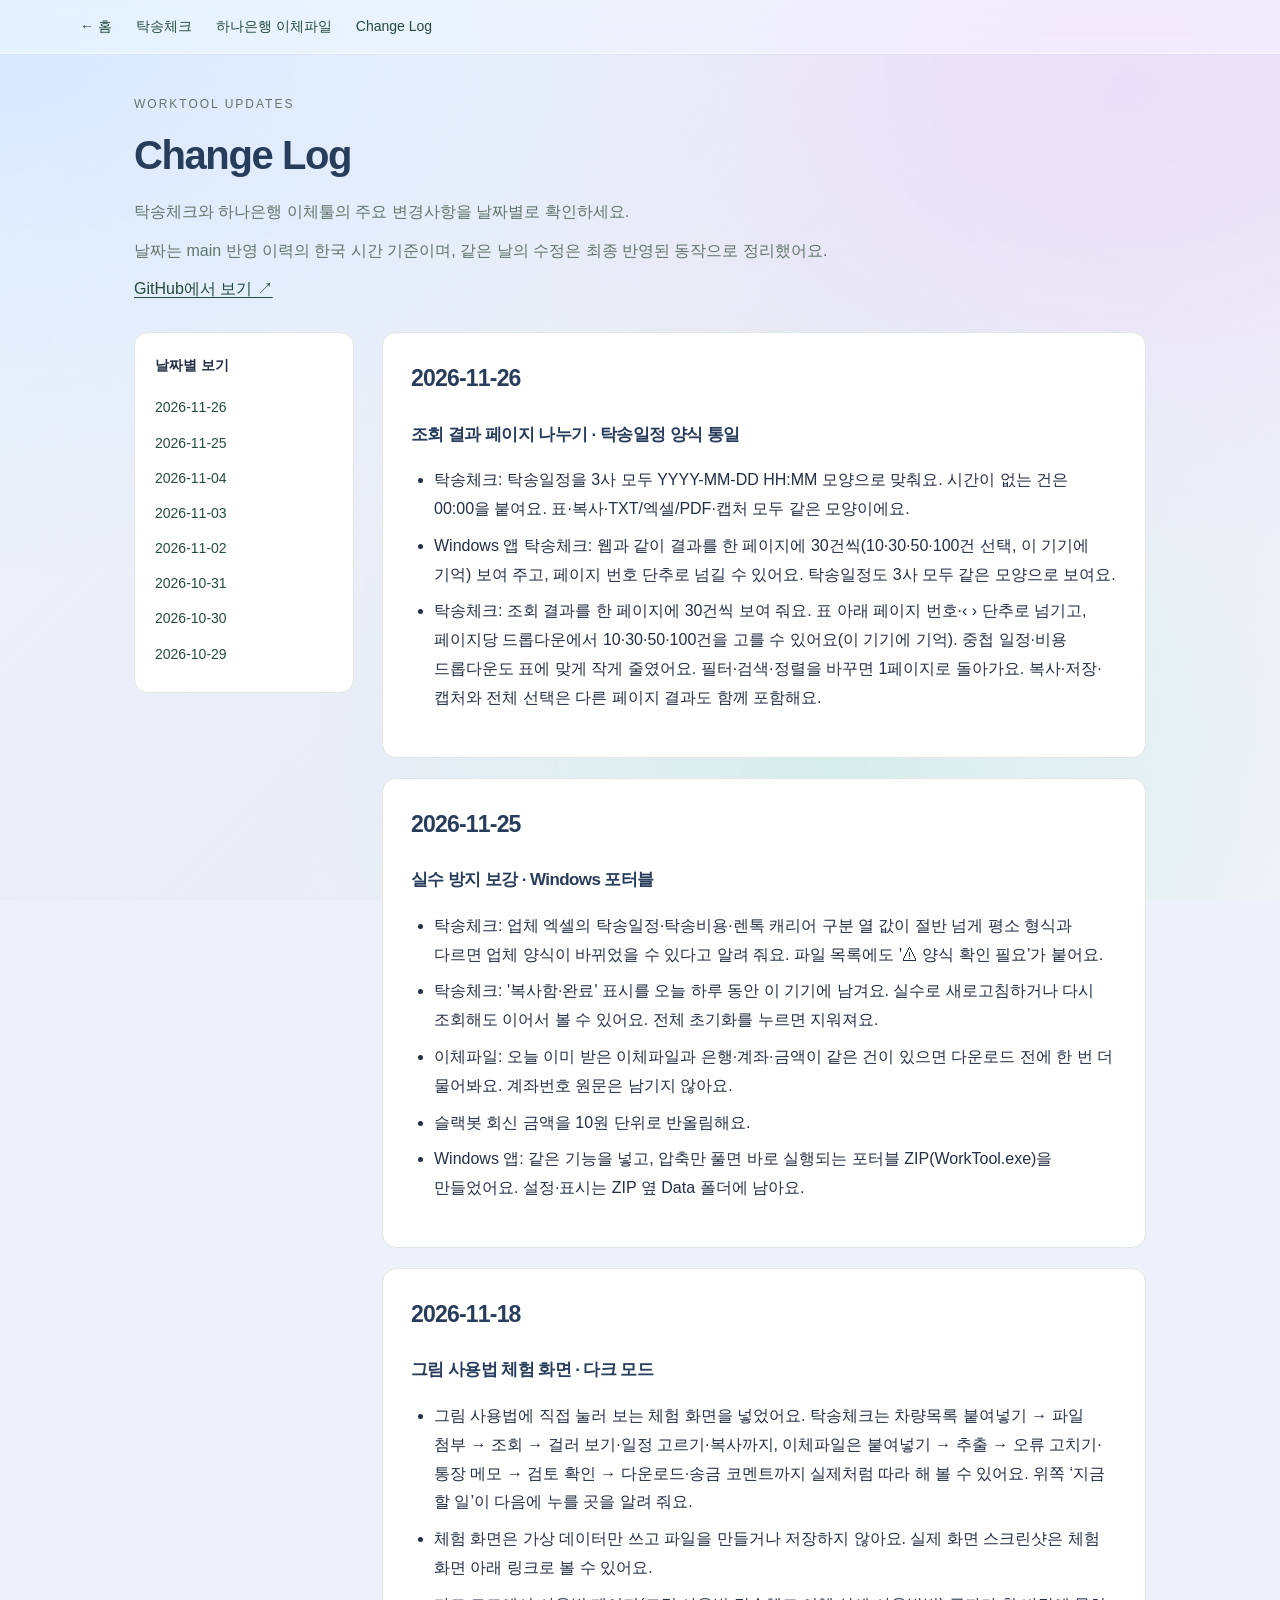
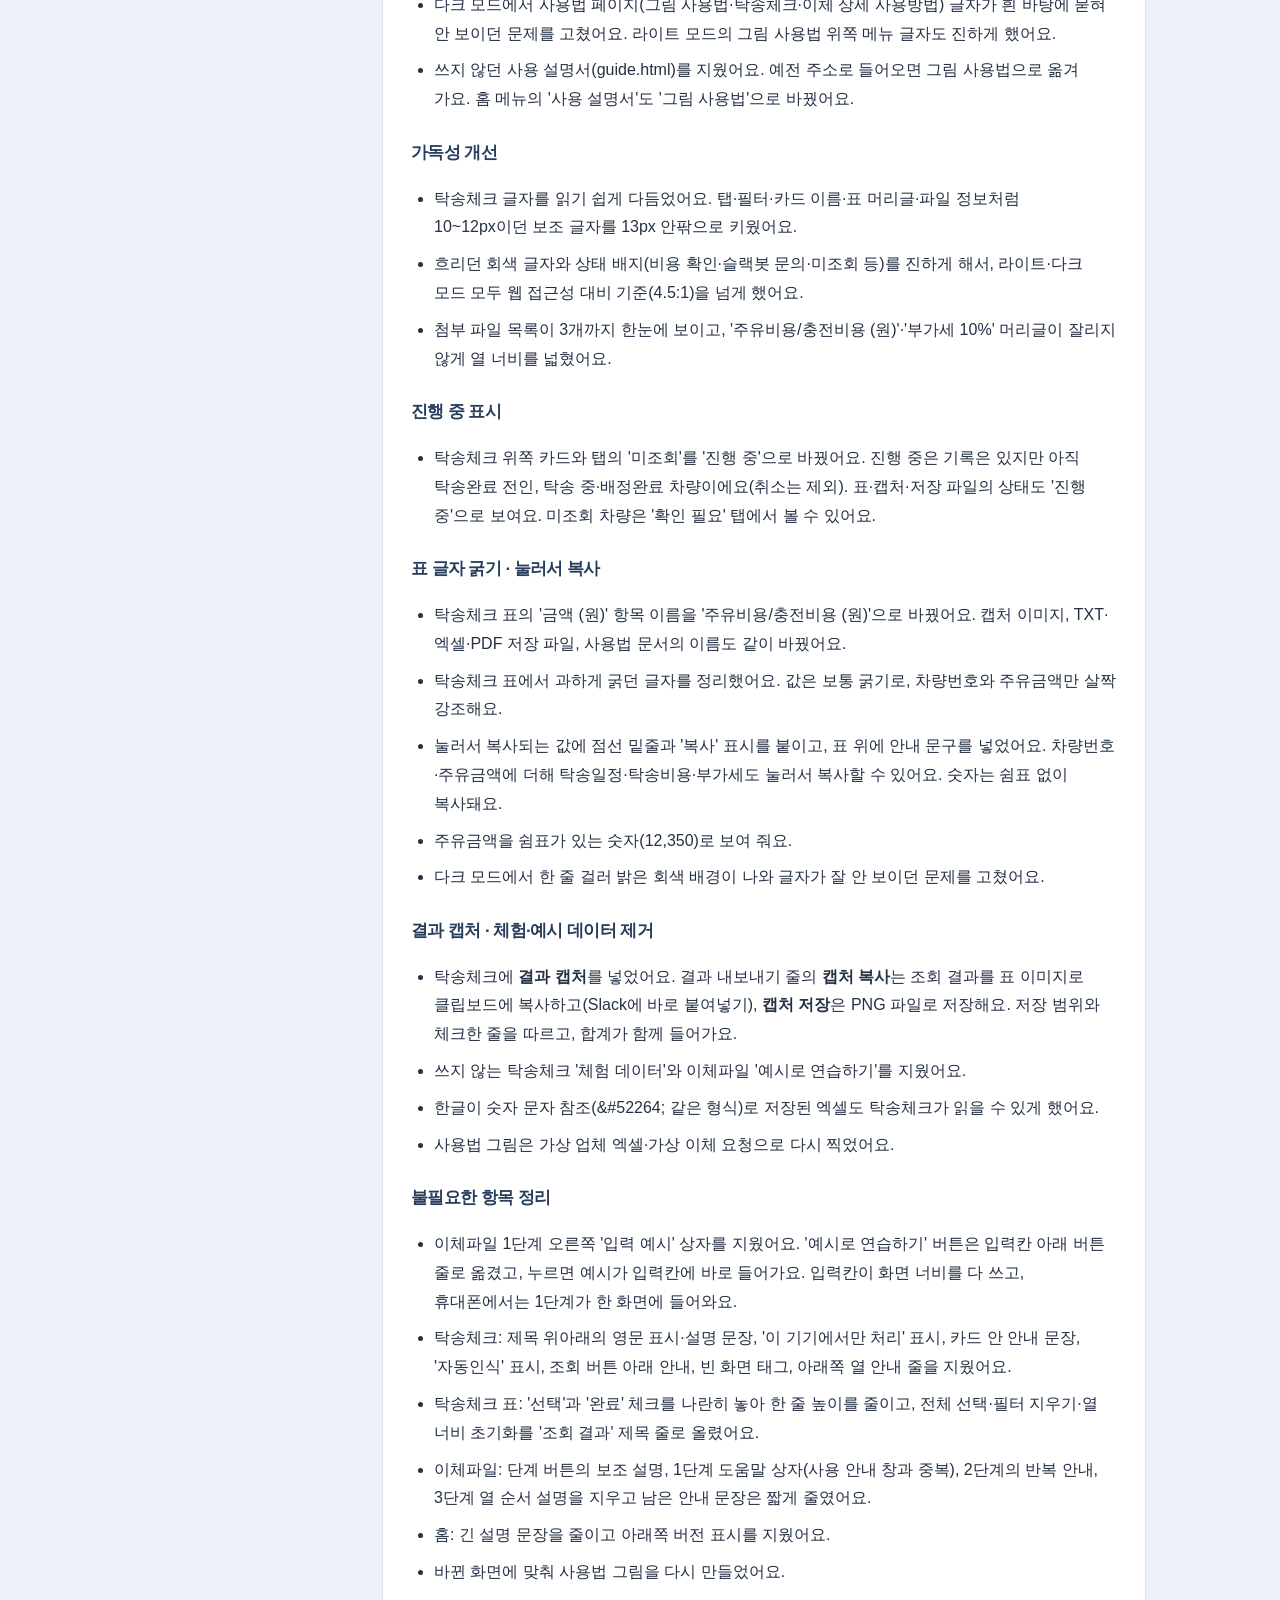
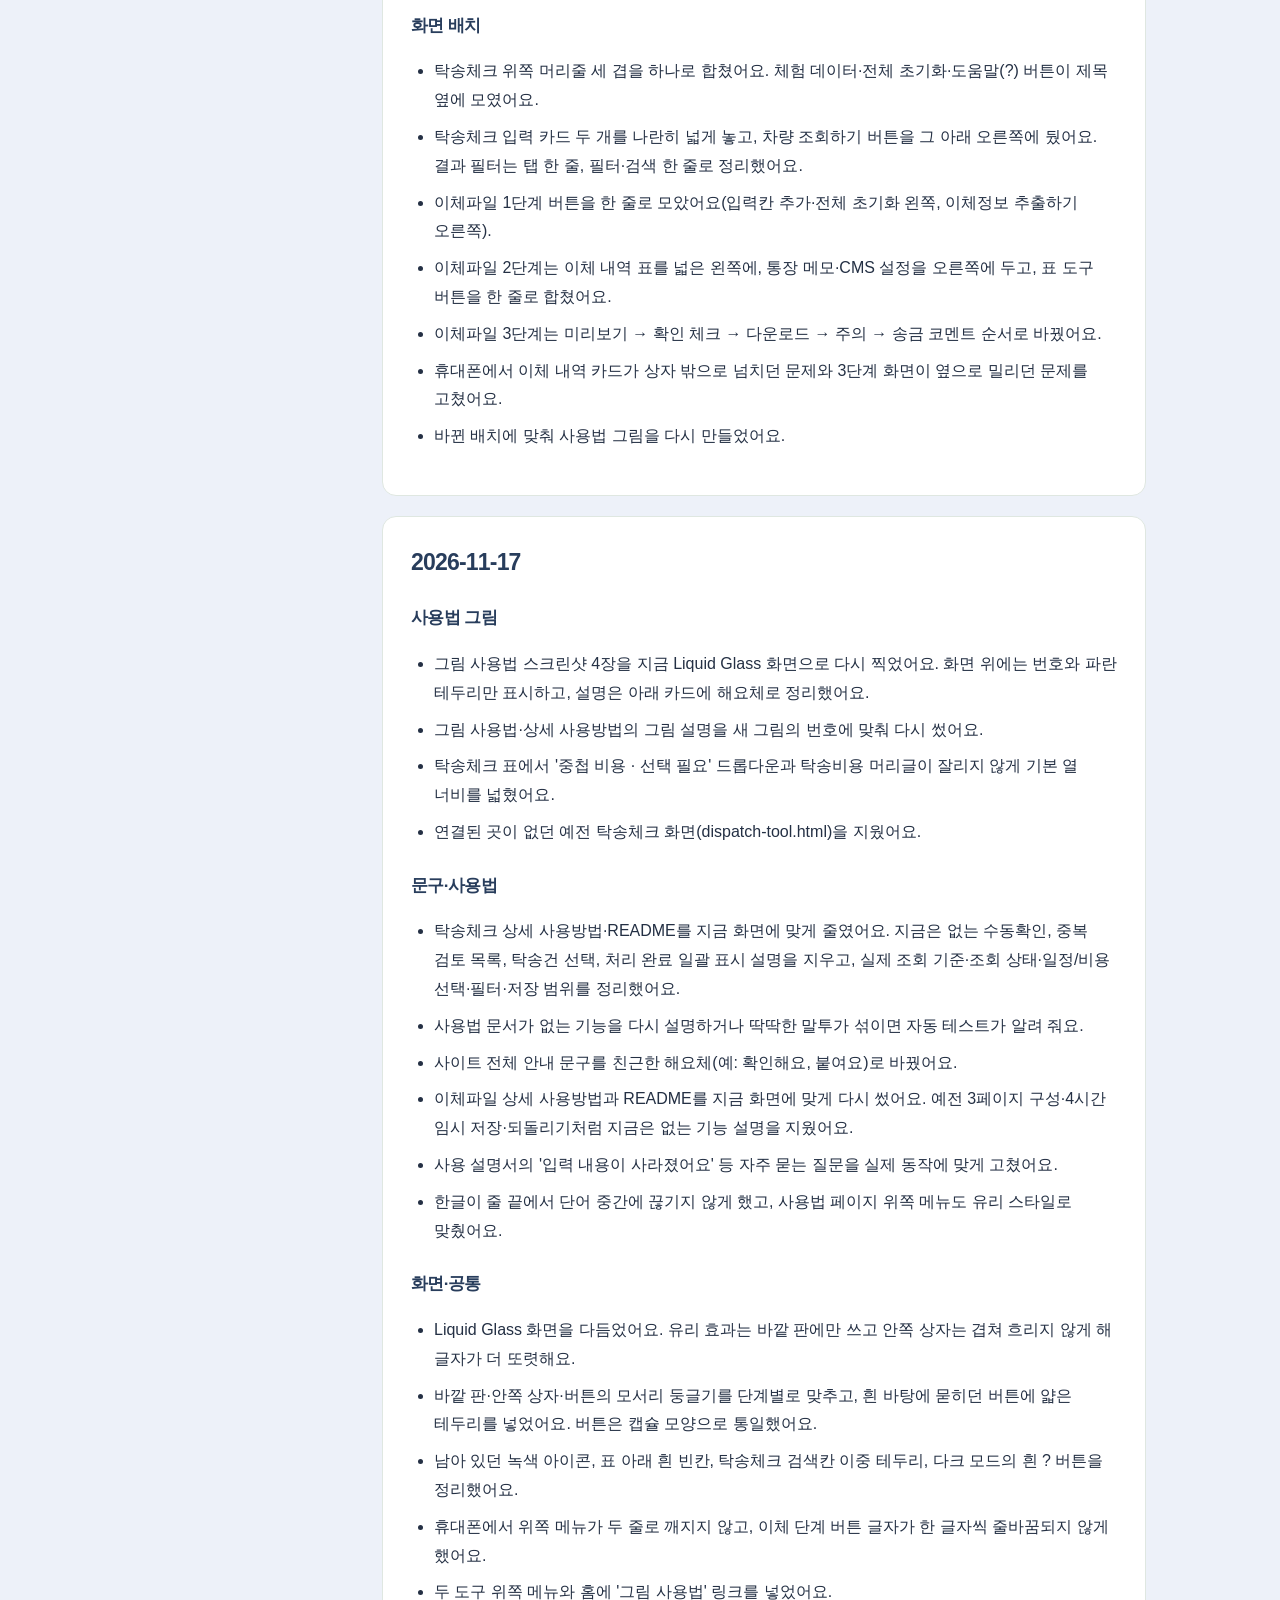
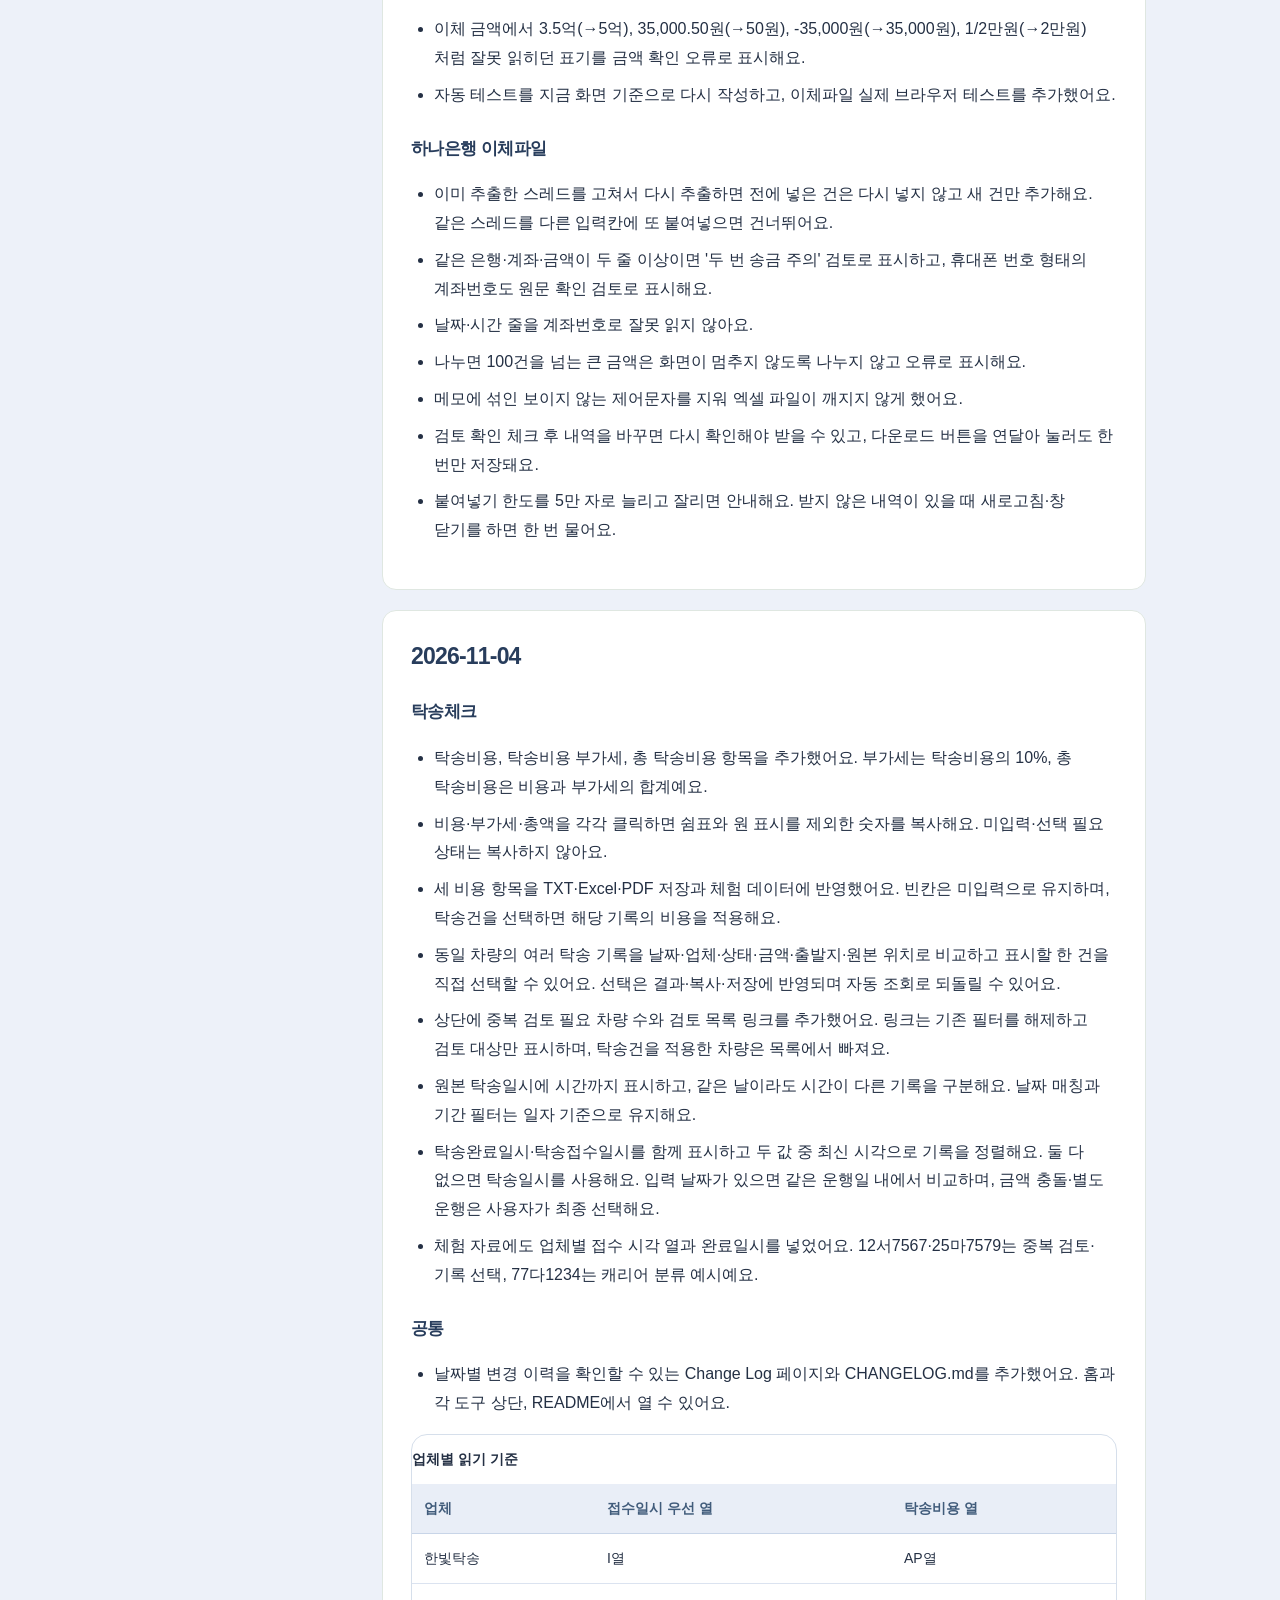
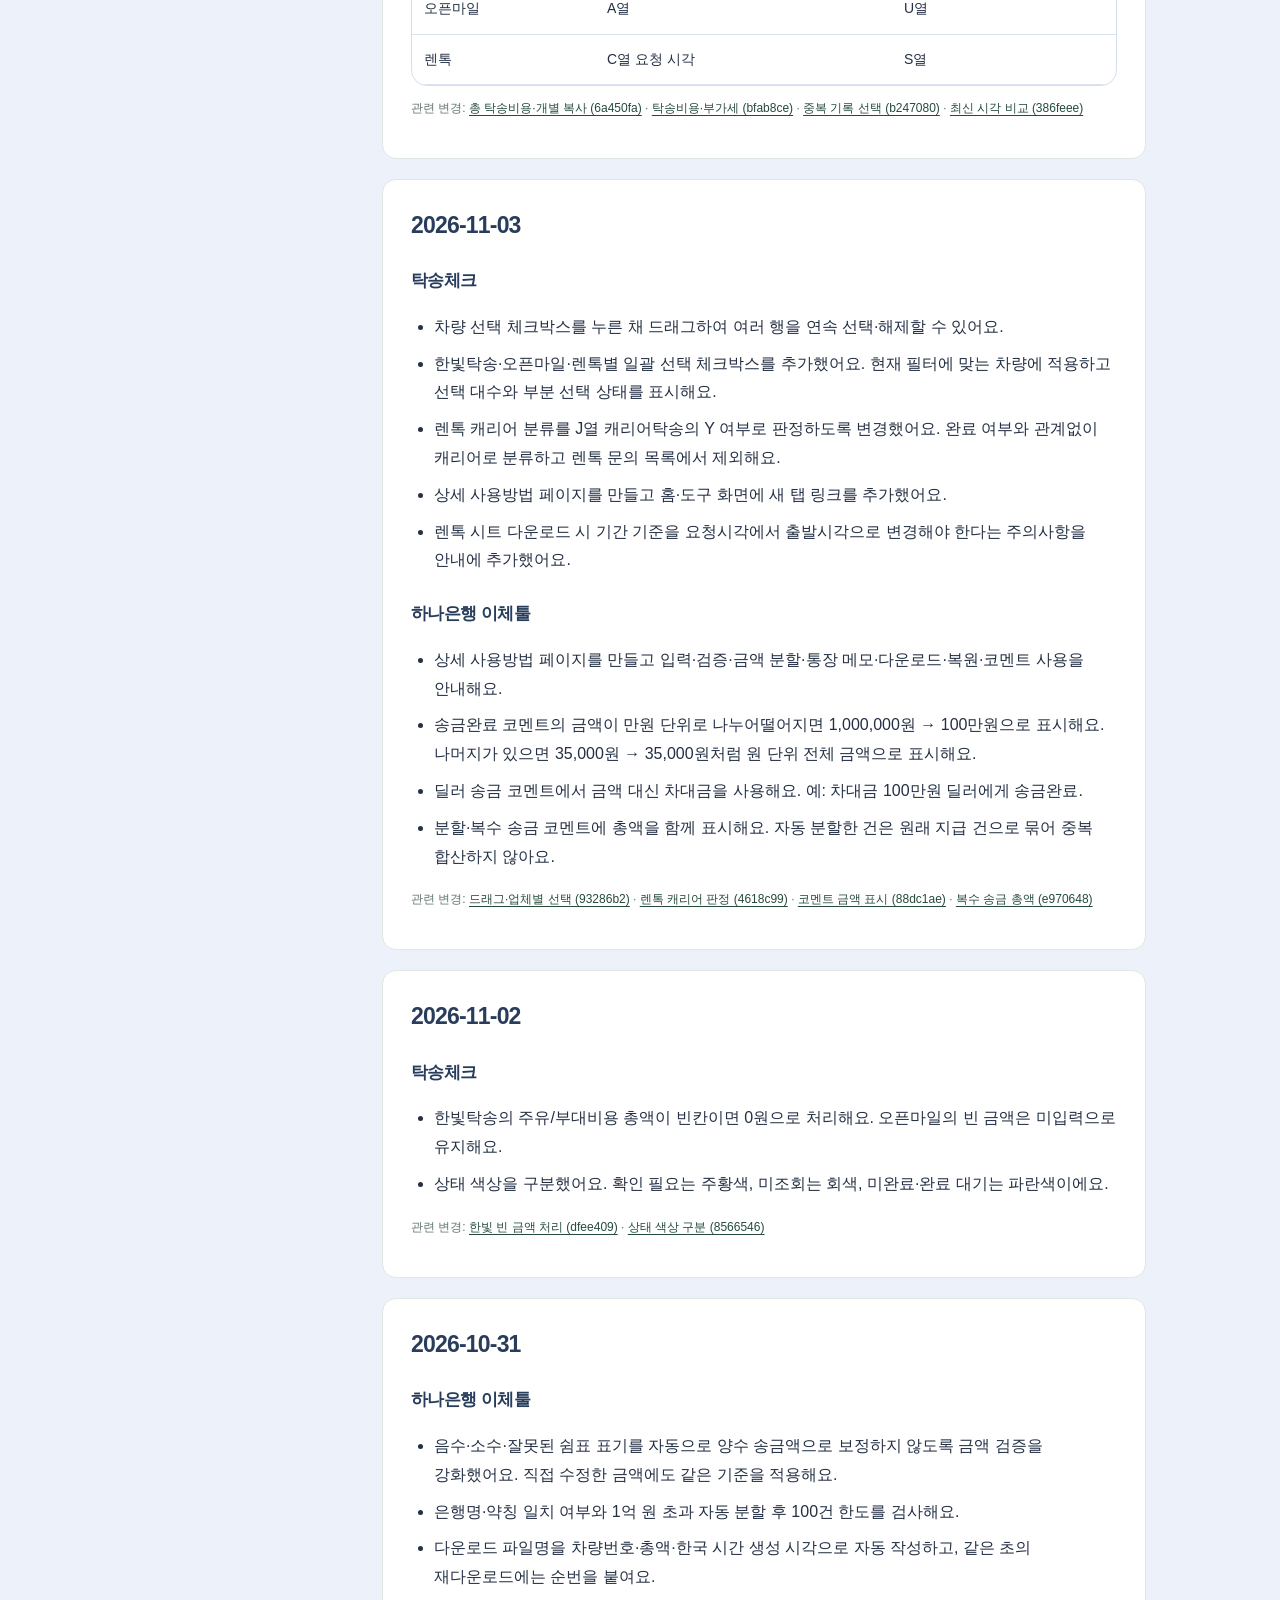
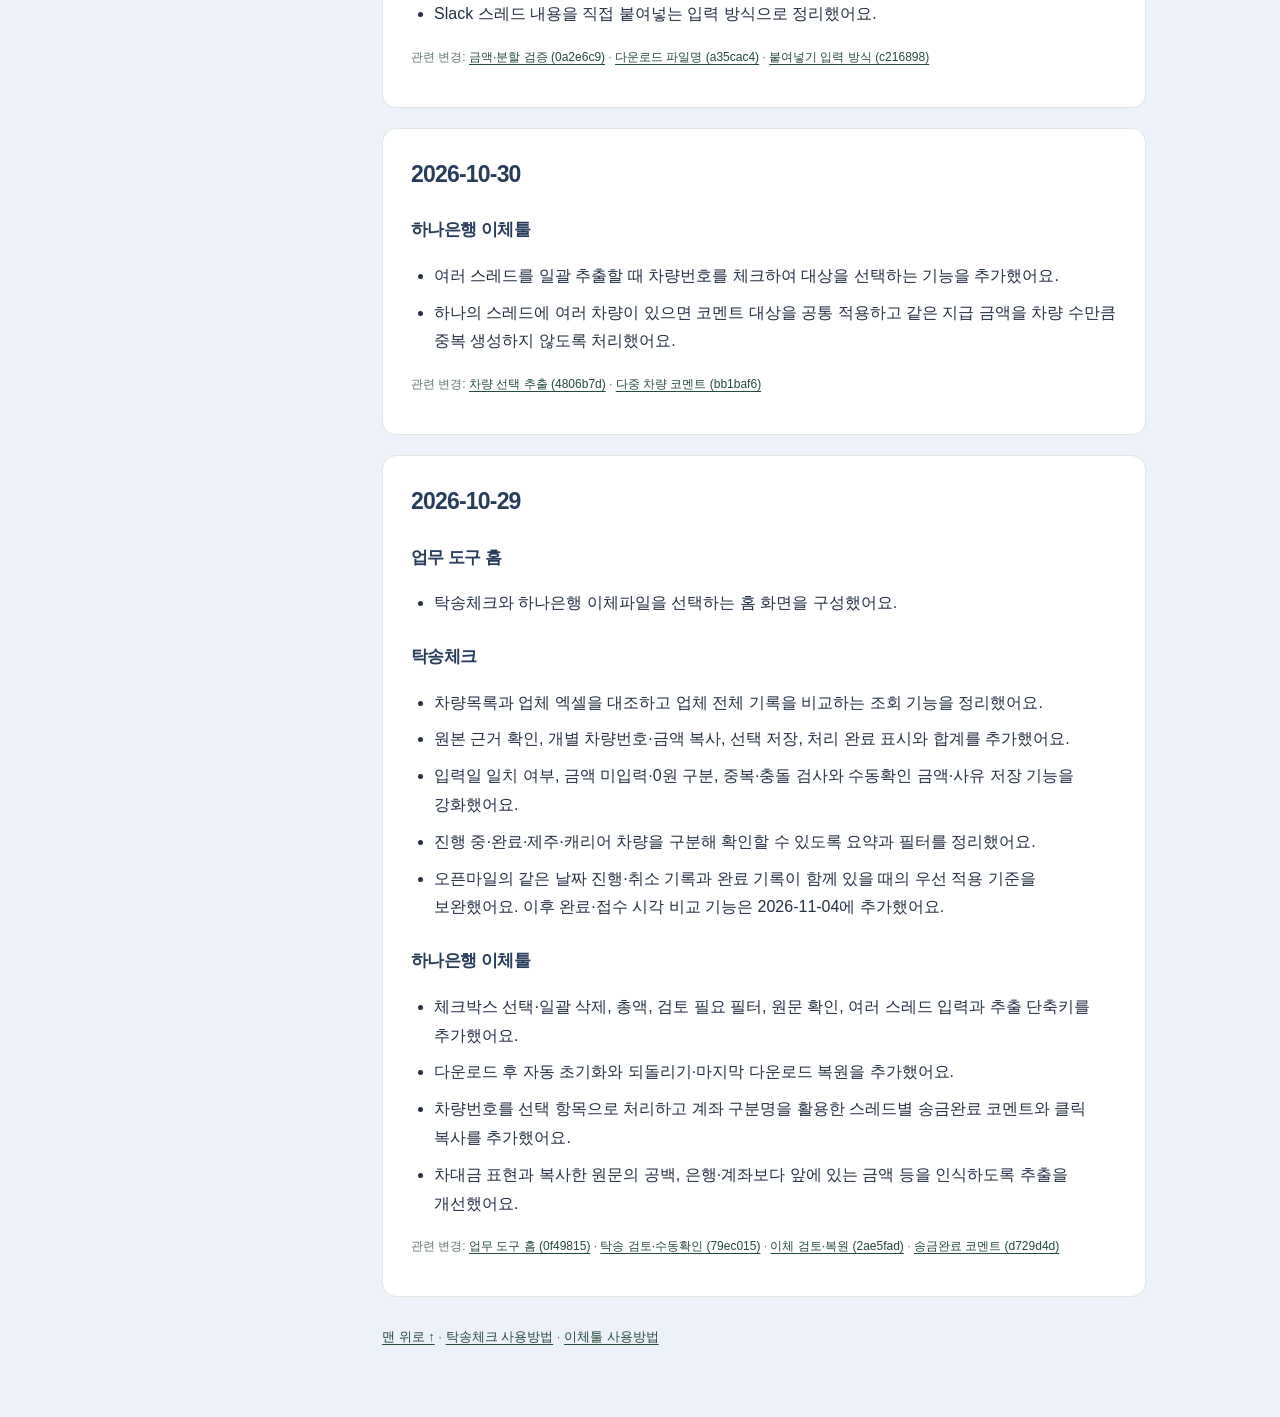
==== commit 11eb1681: "Windows app: page dispatch results 30 per page with a page-size picker Match the web pager: 10/30/50" ====
--- a/changelog.html
+++ b/changelog.html
@@ -3,4 +3,4 @@
 :root{font-family:-apple-system,BlinkMacSystemFont,"Segoe UI","Malgun Gothic",sans-serif;color:#253e35;background:#f5f7f5;line-height:1.8}*{box-sizing:border-box}body{margin:0}a{color:#254b3b;text-underline-offset:4px}a:hover{text-decoration-thickness:2px}a:focus-visible,summary:focus-visible{outline:3px solid #397956;outline-offset:4px}nav{display:flex;flex-wrap:wrap;gap:12px 24px;padding:14px max(20px,calc((100vw - 1120px)/2));background:#fff;border-bottom:1px solid #dfe7e1;font-size:14px}nav a{text-decoration:none}main{max-width:1120px;margin:auto;padding:44px 24px 64px}.eyebrow{font-size:12px;letter-spacing:2px;color:#60766a}h1{font-size:clamp(28px,5vw,40px);line-height:1.35;letter-spacing:-1px;margin:12px 0 16px}h2{font-size:23px;line-height:1.5;margin:0 0 18px}h3{font-size:17px;margin:24px 0 8px}p{margin:10px 0}header>p{color:#60766a;max-width:740px}.button{display:inline-block;background:#254b3b;color:#fff;border-radius:9px;padding:10px 18px;text-decoration:none;margin:12px 0}.layout{display:grid;grid-template-columns:220px minmax(0,1fr);gap:28px;margin-top:28px}.toc{align-self:start;position:sticky;top:20px;background:#fff;border:1px solid #dfe7e1;border-radius:14px;padding:20px;font-size:14px}.toc strong{display:block;margin-bottom:12px}.toc a{display:block;padding:5px 0;text-decoration:none}.content{min-width:0}section{background:#fff;border:1px solid #dfe7e1;border-radius:14px;padding:28px;margin-bottom:20px;scroll-margin-top:20px}li{margin:8px 0}ol,ul{padding-left:23px}.note{background:#edf5ee;border-left:4px solid #397956;padding:12px 16px;border-radius:5px;margin:16px 0}.review-note{background:#fff4db;border-color:#a66a00}pre{background:#f5f7f5;border:1px solid #e0e8e2;padding:16px;border-radius:9px;overflow:auto;font-size:14px;line-height:1.8}code{font-family:ui-monospace,monospace}.tablewrap{overflow-x:auto}table{border-collapse:collapse;width:100%;font-size:14px}th,td{padding:12px;text-align:left;vertical-align:top;border-bottom:1px solid #e0e8e2}th{background:#f5f7f5;white-space:nowrap}.badge{display:inline-block;font-size:13px;font-weight:650;border-radius:5px;padding:3px 8px;white-space:nowrap}.needs{background:#fff4db;color:#8a5700}.missing{background:#eef1f4;color:#526171}.waiting{background:#e8f2ff;color:#245b9e}details{border-bottom:1px solid #e0e8e2;padding:14px 0}summary{cursor:pointer;font-weight:650}footer{font-size:13px;color:#60766a;margin-top:28px}@media(max-width:760px){main{padding:28px 16px 40px}.layout{grid-template-columns:1fr;gap:20px}.toc{position:static}.toc a{display:inline-block;margin-right:16px}section{padding:22px 18px}th,td{padding:10px 8px}}@media print{nav,.toc,.button{display:none}.layout{display:block}main{max-width:none;padding:0}section{break-inside:avoid;border:0;padding:15px 0}body{background:#fff}details{break-inside:avoid}}
  .commits{font-size:12px;color:#60766a;line-height:2;overflow-wrap:anywhere}caption{text-align:left;font-weight:650;padding:12px 0}h2 time{font-variant-numeric:tabular-nums}</style><link rel="stylesheet" href="./assets/mac-glass.css?v=20261118-4">
 <script src="./assets/theme.js?v=20261116-1"></script>
-</head><body class="mac-ui" data-page="changelog"><nav aria-label="기능 이동"><a href="./index.html">← 홈</a><a href="./dispatch.html">탁송체크</a><a href="./transfer.html">하나은행 이체파일</a><a href="./changelog.html" aria-current="page">Change Log</a></nav><main id="top"><header><div class="eyebrow">WORKTOOL UPDATES</div><h1>Change Log</h1><p>탁송체크와 하나은행 이체툴의 주요 변경사항을 날짜별로 확인하세요.</p><p>날짜는 main 반영 이력의 한국 시간 기준이며, 같은 날의 수정은 최종 반영된 동작으로 정리했어요.</p><a href="https://github.com/chowonki/WorkTool/blob/main/CHANGELOG.md" target="_blank" rel="noopener">GitHub에서 보기 ↗</a></header><div class="layout"><aside class="toc" aria-label="변경 날짜"><strong>날짜별 보기</strong><a href="#date-2026-11-26">2026-11-26</a><a href="#date-2026-11-25">2026-11-25</a><a href="#date-2026-11-04">2026-11-04</a><a href="#date-2026-11-03">2026-11-03</a><a href="#date-2026-11-02">2026-11-02</a><a href="#date-2026-10-31">2026-10-31</a><a href="#date-2026-10-30">2026-10-30</a><a href="#date-2026-10-29">2026-10-29</a></aside><div class="content"><section id="date-2026-11-26"><h2><time datetime="2026-11-26">2026-11-26</time></h2><h3>조회 결과 페이지 나누기 · 탁송일정 양식 통일</h3><ul><li>탁송체크: 탁송일정을 3사 모두 YYYY-MM-DD HH:MM 모양으로 맞춰요. 시간이 없는 건은 00:00을 붙여요. 표·복사·TXT/엑셀/PDF·캡처 모두 같은 모양이에요.</li><li>탁송체크: 조회 결과를 한 페이지에 30건씩 보여 줘요. 표 아래 페이지 번호·‹ › 단추로 넘기고, 페이지당 드롭다운에서 10·30·50·100건을 고를 수 있어요(이 기기에 기억). 중첩 일정·비용 드롭다운도 표에 맞게 작게 줄였어요. 필터·검색·정렬을 바꾸면 1페이지로 돌아가요. 복사·저장·캡처와 전체 선택은 다른 페이지 결과도 함께 포함해요.</li></ul></section><section id="date-2026-11-25"><h2><time datetime="2026-11-25">2026-11-25</time></h2><h3>실수 방지 보강 · Windows 포터블</h3><ul><li>탁송체크: 업체 엑셀의 탁송일정·탁송비용·렌톡 캐리어 구분 열 값이 절반 넘게 평소 형식과 다르면 업체 양식이 바뀌었을 수 있다고 알려 줘요. 파일 목록에도 '⚠ 양식 확인 필요'가 붙어요.</li><li>탁송체크: '복사함·완료' 표시를 오늘 하루 동안 이 기기에 남겨요. 실수로 새로고침하거나 다시 조회해도 이어서 볼 수 있어요. 전체 초기화를 누르면 지워져요.</li><li>이체파일: 오늘 이미 받은 이체파일과 은행·계좌·금액이 같은 건이 있으면 다운로드 전에 한 번 더 물어봐요. 계좌번호 원문은 남기지 않아요.</li><li>슬랙봇 회신 금액을 10원 단위로 반올림해요.</li><li>Windows 앱: 같은 기능을 넣고, 압축만 풀면 바로 실행되는 포터블 ZIP(WorkTool.exe)을 만들었어요. 설정·표시는 ZIP 옆 Data 폴더에 남아요.</li></ul></section><section id="date-2026-11-18"><h2><time datetime="2026-11-18">2026-11-18</time></h2><h3>그림 사용법 체험 화면 · 다크 모드</h3><ul><li>그림 사용법에 직접 눌러 보는 체험 화면을 넣었어요. 탁송체크는 차량목록 붙여넣기 → 파일 첨부 → 조회 → 걸러 보기·일정 고르기·복사까지, 이체파일은 붙여넣기 → 추출 → 오류 고치기·통장 메모 → 검토 확인 → 다운로드·송금 코멘트까지 실제처럼 따라 해 볼 수 있어요. 위쪽 ‘지금 할 일’이 다음에 누를 곳을 알려 줘요.</li><li>체험 화면은 가상 데이터만 쓰고 파일을 만들거나 저장하지 않아요. 실제 화면 스크린샷은 체험 화면 아래 링크로 볼 수 있어요.</li><li>다크 모드에서 사용법 페이지(그림 사용법·탁송체크·이체 상세 사용방법) 글자가 흰 바탕에 묻혀 안 보이던 문제를 고쳤어요. 라이트 모드의 그림 사용법 위쪽 메뉴 글자도 진하게 했어요.</li><li>쓰지 않던 사용 설명서(guide.html)를 지웠어요. 예전 주소로 들어오면 그림 사용법으로 옮겨 가요. 홈 메뉴의 '사용 설명서'도 '그림 사용법'으로 바꿨어요.</li></ul><h3>가독성 개선</h3><ul><li>탁송체크 글자를 읽기 쉽게 다듬었어요. 탭·필터·카드 이름·표 머리글·파일 정보처럼 10~12px이던 보조 글자를 13px 안팎으로 키웠어요.</li><li>흐리던 회색 글자와 상태 배지(비용 확인·슬랙봇 문의·미조회 등)를 진하게 해서, 라이트·다크 모드 모두 웹 접근성 대비 기준(4.5:1)을 넘게 했어요.</li><li>첨부 파일 목록이 3개까지 한눈에 보이고, '주유비용/충전비용 (원)'·'부가세 10%' 머리글이 잘리지 않게 열 너비를 넓혔어요.</li></ul><h3>진행 중 표시</h3><ul><li>탁송체크 위쪽 카드와 탭의 '미조회'를 '진행 중'으로 바꿨어요. 진행 중은 기록은 있지만 아직 탁송완료 전인, 탁송 중·배정완료 차량이에요(취소는 제외). 표·캡처·저장 파일의 상태도 '진행 중'으로 보여요. 미조회 차량은 '확인 필요' 탭에서 볼 수 있어요.</li></ul><h3>표 글자 굵기 · 눌러서 복사</h3><ul><li>탁송체크 표의 '금액 (원)' 항목 이름을 '주유비용/충전비용 (원)'으로 바꿨어요. 캡처 이미지, TXT·엑셀·PDF 저장 파일, 사용법 문서의 이름도 같이 바꿨어요.</li><li>탁송체크 표에서 과하게 굵던 글자를 정리했어요. 값은 보통 굵기로, 차량번호와 주유금액만 살짝 강조해요.</li><li>눌러서 복사되는 값에 점선 밑줄과 '복사' 표시를 붙이고, 표 위에 안내 문구를 넣었어요. 차량번호·주유금액에 더해 탁송일정·탁송비용·부가세도 눌러서 복사할 수 있어요. 숫자는 쉼표 없이 복사돼요.</li><li>주유금액을 쉼표가 있는 숫자(12,350)로 보여 줘요.</li><li>다크 모드에서 한 줄 걸러 밝은 회색 배경이 나와 글자가 잘 안 보이던 문제를 고쳤어요.</li></ul><h3>결과 캡처 · 체험·예시 데이터 제거</h3><ul><li>탁송체크에 <b>결과 캡처</b>를 넣었어요. 결과 내보내기 줄의 <b>캡처 복사</b>는 조회 결과를 표 이미지로 클립보드에 복사하고(Slack에 바로 붙여넣기), <b>캡처 저장</b>은 PNG 파일로 저장해요. 저장 범위와 체크한 줄을 따르고, 합계가 함께 들어가요.</li><li>쓰지 않는 탁송체크 '체험 데이터'와 이체파일 '예시로 연습하기'를 지웠어요.</li><li>한글이 숫자 문자 참조(&amp;#52264; 같은 형식)로 저장된 엑셀도 탁송체크가 읽을 수 있게 했어요.</li><li>사용법 그림은 가상 업체 엑셀·가상 이체 요청으로 다시 찍었어요.</li></ul><h3>불필요한 항목 정리</h3><ul><li>이체파일 1단계 오른쪽 '입력 예시' 상자를 지웠어요. '예시로 연습하기' 버튼은 입력칸 아래 버튼 줄로 옮겼고, 누르면 예시가 입력칸에 바로 들어가요. 입력칸이 화면 너비를 다 쓰고, 휴대폰에서는 1단계가 한 화면에 들어와요.</li><li>탁송체크: 제목 위아래의 영문 표시·설명 문장, '이 기기에서만 처리' 표시, 카드 안 안내 문장, '자동인식' 표시, 조회 버튼 아래 안내, 빈 화면 태그, 아래쪽 열 안내 줄을 지웠어요.</li><li>탁송체크 표: '선택'과 '완료' 체크를 나란히 놓아 한 줄 높이를 줄이고, 전체 선택·필터 지우기·열 너비 초기화를 '조회 결과' 제목 줄로 올렸어요.</li><li>이체파일: 단계 버튼의 보조 설명, 1단계 도움말 상자(사용 안내 창과 중복), 2단계의 반복 안내, 3단계 열 순서 설명을 지우고 남은 안내 문장은 짧게 줄였어요.</li><li>홈: 긴 설명 문장을 줄이고 아래쪽 버전 표시를 지웠어요.</li><li>바뀐 화면에 맞춰 사용법 그림을 다시 만들었어요.</li></ul><h3>화면 배치</h3><ul><li>탁송체크 위쪽 머리줄 세 겹을 하나로 합쳤어요. 체험 데이터·전체 초기화·도움말(?) 버튼이 제목 옆에 모였어요.</li><li>탁송체크 입력 카드 두 개를 나란히 넓게 놓고, 차량 조회하기 버튼을 그 아래 오른쪽에 뒀어요. 결과 필터는 탭 한 줄, 필터·검색 한 줄로 정리했어요.</li><li>이체파일 1단계 버튼을 한 줄로 모았어요(입력칸 추가·전체 초기화 왼쪽, 이체정보 추출하기 오른쪽).</li><li>이체파일 2단계는 이체 내역 표를 넓은 왼쪽에, 통장 메모·CMS 설정을 오른쪽에 두고, 표 도구 버튼을 한 줄로 합쳤어요.</li><li>이체파일 3단계는 미리보기 → 확인 체크 → 다운로드 → 주의 → 송금 코멘트 순서로 바꿨어요.</li><li>휴대폰에서 이체 내역 카드가 상자 밖으로 넘치던 문제와 3단계 화면이 옆으로 밀리던 문제를 고쳤어요.</li><li>바뀐 배치에 맞춰 사용법 그림을 다시 만들었어요.</li></ul></section><section id="date-2026-11-17"><h2><time datetime="2026-11-17">2026-11-17</time></h2><h3>사용법 그림</h3><ul><li>그림 사용법 스크린샷 4장을 지금 Liquid Glass 화면으로 다시 찍었어요. 화면 위에는 번호와 파란 테두리만 표시하고, 설명은 아래 카드에 해요체로 정리했어요.</li><li>그림 사용법·상세 사용방법의 그림 설명을 새 그림의 번호에 맞춰 다시 썼어요.</li><li>탁송체크 표에서 '중첩 비용 · 선택 필요' 드롭다운과 탁송비용 머리글이 잘리지 않게 기본 열 너비를 넓혔어요.</li><li>연결된 곳이 없던 예전 탁송체크 화면(dispatch-tool.html)을 지웠어요.</li></ul><h3>문구·사용법</h3><ul><li>탁송체크 상세 사용방법·README를 지금 화면에 맞게 줄였어요. 지금은 없는 수동확인, 중복 검토 목록, 탁송건 선택, 처리 완료 일괄 표시 설명을 지우고, 실제 조회 기준·조회 상태·일정/비용 선택·필터·저장 범위를 정리했어요.</li><li>사용법 문서가 없는 기능을 다시 설명하거나 딱딱한 말투가 섞이면 자동 테스트가 알려 줘요.</li><li>사이트 전체 안내 문구를 친근한 해요체(예: 확인해요, 붙여요)로 바꿨어요.</li><li>이체파일 상세 사용방법과 README를 지금 화면에 맞게 다시 썼어요. 예전 3페이지 구성·4시간 임시 저장·되돌리기처럼 지금은 없는 기능 설명을 지웠어요.</li><li>사용 설명서의 '입력 내용이 사라졌어요' 등 자주 묻는 질문을 실제 동작에 맞게 고쳤어요.</li><li>한글이 줄 끝에서 단어 중간에 끊기지 않게 했고, 사용법 페이지 위쪽 메뉴도 유리 스타일로 맞췄어요.</li></ul><h3>화면·공통</h3><ul><li>Liquid Glass 화면을 다듬었어요. 유리 효과는 바깥 판에만 쓰고 안쪽 상자는 겹쳐 흐리지 않게 해 글자가 더 또렷해요.</li><li>바깥 판·안쪽 상자·버튼의 모서리 둥글기를 단계별로 맞추고, 흰 바탕에 묻히던 버튼에 얇은 테두리를 넣었어요. 버튼은 캡슐 모양으로 통일했어요.</li><li>남아 있던 녹색 아이콘, 표 아래 흰 빈칸, 탁송체크 검색칸 이중 테두리, 다크 모드의 흰 ? 버튼을 정리했어요.</li><li>휴대폰에서 위쪽 메뉴가 두 줄로 깨지지 않고, 이체 단계 버튼 글자가 한 글자씩 줄바꿈되지 않게 했어요.</li><li>두 도구 위쪽 메뉴와 홈에 '그림 사용법' 링크를 넣었어요.</li><li>이체 금액에서 3.5억(→5억), 35,000.50원(→50원), -35,000원(→35,000원), 1/2만원(→2만원)처럼 잘못 읽히던 표기를 금액 확인 오류로 표시해요.</li><li>자동 테스트를 지금 화면 기준으로 다시 작성하고, 이체파일 실제 브라우저 테스트를 추가했어요.</li></ul><h3>하나은행 이체파일</h3><ul><li>이미 추출한 스레드를 고쳐서 다시 추출하면 전에 넣은 건은 다시 넣지 않고 새 건만 추가해요. 같은 스레드를 다른 입력칸에 또 붙여넣으면 건너뛰어요.</li><li>같은 은행·계좌·금액이 두 줄 이상이면 '두 번 송금 주의' 검토로 표시하고, 휴대폰 번호 형태의 계좌번호도 원문 확인 검토로 표시해요.</li><li>날짜·시간 줄을 계좌번호로 잘못 읽지 않아요.</li><li>나누면 100건을 넘는 큰 금액은 화면이 멈추지 않도록 나누지 않고 오류로 표시해요.</li><li>메모에 섞인 보이지 않는 제어문자를 지워 엑셀 파일이 깨지지 않게 했어요.</li><li>검토 확인 체크 후 내역을 바꾸면 다시 확인해야 받을 수 있고, 다운로드 버튼을 연달아 눌러도 한 번만 저장돼요.</li><li>붙여넣기 한도를 5만 자로 늘리고 잘리면 안내해요. 받지 않은 내역이 있을 때 새로고침·창 닫기를 하면 한 번 물어요.</li></ul></section><section id="date-2026-11-04"><h2><time datetime="2026-11-04">2026-11-04</time></h2><h3>탁송체크</h3><ul><li>탁송비용, 탁송비용 부가세, 총 탁송비용 항목을 추가했어요. 부가세는 탁송비용의 10%, 총 탁송비용은 비용과 부가세의 합계예요.</li><li>비용·부가세·총액을 각각 클릭하면 쉼표와 원 표시를 제외한 숫자를 복사해요. 미입력·선택 필요 상태는 복사하지 않아요.</li><li>세 비용 항목을 TXT·Excel·PDF 저장과 체험 데이터에 반영했어요. 빈칸은 미입력으로 유지하며, 탁송건을 선택하면 해당 기록의 비용을 적용해요.</li><li>동일 차량의 여러 탁송 기록을 날짜·업체·상태·금액·출발지·원본 위치로 비교하고 표시할 한 건을 직접 선택할 수 있어요. 선택은 결과·복사·저장에 반영되며 자동 조회로 되돌릴 수 있어요.</li><li>상단에 중복 검토 필요 차량 수와 검토 목록 링크를 추가했어요. 링크는 기존 필터를 해제하고 검토 대상만 표시하며, 탁송건을 적용한 차량은 목록에서 빠져요.</li><li>원본 탁송일시에 시간까지 표시하고, 같은 날이라도 시간이 다른 기록을 구분해요. 날짜 매칭과 기간 필터는 일자 기준으로 유지해요.</li><li>탁송완료일시·탁송접수일시를 함께 표시하고 두 값 중 최신 시각으로 기록을 정렬해요. 둘 다 없으면 탁송일시를 사용해요. 입력 날짜가 있으면 같은 운행일 내에서 비교하며, 금액 충돌·별도 운행은 사용자가 최종 선택해요.</li><li>체험 자료에도 업체별 접수 시각 열과 완료일시를 넣었어요. 12서7567·25마7579는 중복 검토·기록 선택, 77다1234는 캐리어 분류 예시예요.</li></ul><h3>공통</h3><ul><li>날짜별 변경 이력을 확인할 수 있는 Change Log 페이지와 CHANGELOG.md를 추가했어요. 홈과 각 도구 상단, README에서 열 수 있어요.</li></ul><div class="tablewrap"><table><caption>업체별 읽기 기준</caption><thead><tr><th scope="col">업체</th><th scope="col">접수일시 우선 열</th><th scope="col">탁송비용 열</th></tr></thead><tbody><tr><td>한빛탁송</td><td>I열</td><td>AP열</td></tr><tr><td>오픈마일</td><td>A열</td><td>U열</td></tr><tr><td>렌톡</td><td>C열 요청 시각</td><td>S열</td></tr></tbody></table></div><p class="commits">관련 변경: <a href="https://github.com/chowonki/WorkTool/commit/6a450fa" target="_blank" rel="noopener">총 탁송비용·개별 복사 (6a450fa)</a> · <a href="https://github.com/chowonki/WorkTool/commit/bfab8ce" target="_blank" rel="noopener">탁송비용·부가세 (bfab8ce)</a> · <a href="https://github.com/chowonki/WorkTool/commit/b247080" target="_blank" rel="noopener">중복 기록 선택 (b247080)</a> · <a href="https://github.com/chowonki/WorkTool/commit/386feee" target="_blank" rel="noopener">최신 시각 비교 (386feee)</a></p></section><section id="date-2026-11-03"><h2><time datetime="2026-11-03">2026-11-03</time></h2><h3>탁송체크</h3><ul><li>차량 선택 체크박스를 누른 채 드래그하여 여러 행을 연속 선택·해제할 수 있어요.</li><li>한빛탁송·오픈마일·렌톡별 일괄 선택 체크박스를 추가했어요. 현재 필터에 맞는 차량에 적용하고 선택 대수와 부분 선택 상태를 표시해요.</li><li>렌톡 캐리어 분류를 J열 캐리어탁송의 Y 여부로 판정하도록 변경했어요. 완료 여부와 관계없이 캐리어로 분류하고 렌톡 문의 목록에서 제외해요.</li><li>상세 사용방법 페이지를 만들고 홈·도구 화면에 새 탭 링크를 추가했어요.</li><li>렌톡 시트 다운로드 시 기간 기준을 요청시각에서 출발시각으로 변경해야 한다는 주의사항을 안내에 추가했어요.</li></ul><h3>하나은행 이체툴</h3><ul><li>상세 사용방법 페이지를 만들고 입력·검증·금액 분할·통장 메모·다운로드·복원·코멘트 사용을 안내해요.</li><li>송금완료 코멘트의 금액이 만원 단위로 나누어떨어지면 1,000,000원 → 100만원으로 표시해요. 나머지가 있으면 35,000원 → 35,000원처럼 원 단위 전체 금액으로 표시해요.</li><li>딜러 송금 코멘트에서 금액 대신 차대금을 사용해요. 예: 차대금 100만원 딜러에게 송금완료.</li><li>분할·복수 송금 코멘트에 총액을 함께 표시해요. 자동 분할한 건은 원래 지급 건으로 묶어 중복 합산하지 않아요.</li></ul><p class="commits">관련 변경: <a href="https://github.com/chowonki/WorkTool/commit/93286b2" target="_blank" rel="noopener">드래그·업체별 선택 (93286b2)</a> · <a href="https://github.com/chowonki/WorkTool/commit/4618c99" target="_blank" rel="noopener">렌톡 캐리어 판정 (4618c99)</a> · <a href="https://github.com/chowonki/WorkTool/commit/88dc1ae" target="_blank" rel="noopener">코멘트 금액 표시 (88dc1ae)</a> · <a href="https://github.com/chowonki/WorkTool/commit/e970648" target="_blank" rel="noopener">복수 송금 총액 (e970648)</a></p></section><section id="date-2026-11-02"><h2><time datetime="2026-11-02">2026-11-02</time></h2><h3>탁송체크</h3><ul><li>한빛탁송의 주유/부대비용 총액이 빈칸이면 0원으로 처리해요. 오픈마일의 빈 금액은 미입력으로 유지해요.</li><li>상태 색상을 구분했어요. 확인 필요는 주황색, 미조회는 회색, 미완료·완료 대기는 파란색이에요.</li></ul><p class="commits">관련 변경: <a href="https://github.com/chowonki/WorkTool/commit/dfee409" target="_blank" rel="noopener">한빛 빈 금액 처리 (dfee409)</a> · <a href="https://github.com/chowonki/WorkTool/commit/8566546" target="_blank" rel="noopener">상태 색상 구분 (8566546)</a></p></section><section id="date-2026-10-31"><h2><time datetime="2026-10-31">2026-10-31</time></h2><h3>하나은행 이체툴</h3><ul><li>음수·소수·잘못된 쉼표 표기를 자동으로 양수 송금액으로 보정하지 않도록 금액 검증을 강화했어요. 직접 수정한 금액에도 같은 기준을 적용해요.</li><li>은행명·약칭 일치 여부와 1억 원 초과 자동 분할 후 100건 한도를 검사해요.</li><li>다운로드 파일명을 차량번호·총액·한국 시간 생성 시각으로 자동 작성하고, 같은 초의 재다운로드에는 순번을 붙여요.</li><li>Slack 스레드 내용을 직접 붙여넣는 입력 방식으로 정리했어요.</li></ul><p class="commits">관련 변경: <a href="https://github.com/chowonki/WorkTool/commit/0a2e6c9" target="_blank" rel="noopener">금액·분할 검증 (0a2e6c9)</a> · <a href="https://github.com/chowonki/WorkTool/commit/a35cac4" target="_blank" rel="noopener">다운로드 파일명 (a35cac4)</a> · <a href="https://github.com/chowonki/WorkTool/commit/c216898" target="_blank" rel="noopener">붙여넣기 입력 방식 (c216898)</a></p></section><section id="date-2026-10-30"><h2><time datetime="2026-10-30">2026-10-30</time></h2><h3>하나은행 이체툴</h3><ul><li>여러 스레드를 일괄 추출할 때 차량번호를 체크하여 대상을 선택하는 기능을 추가했어요.</li><li>하나의 스레드에 여러 차량이 있으면 코멘트 대상을 공통 적용하고 같은 지급 금액을 차량 수만큼 중복 생성하지 않도록 처리했어요.</li></ul><p class="commits">관련 변경: <a href="https://github.com/chowonki/WorkTool/commit/4806b7d" target="_blank" rel="noopener">차량 선택 추출 (4806b7d)</a> · <a href="https://github.com/chowonki/WorkTool/commit/bb1baf6" target="_blank" rel="noopener">다중 차량 코멘트 (bb1baf6)</a></p></section><section id="date-2026-10-29"><h2><time datetime="2026-10-29">2026-10-29</time></h2><h3>업무 도구 홈</h3><ul><li>탁송체크와 하나은행 이체파일을 선택하는 홈 화면을 구성했어요.</li></ul><h3>탁송체크</h3><ul><li>차량목록과 업체 엑셀을 대조하고 업체 전체 기록을 비교하는 조회 기능을 정리했어요.</li><li>원본 근거 확인, 개별 차량번호·금액 복사, 선택 저장, 처리 완료 표시와 합계를 추가했어요.</li><li>입력일 일치 여부, 금액 미입력·0원 구분, 중복·충돌 검사와 수동확인 금액·사유 저장 기능을 강화했어요.</li><li>진행 중·완료·제주·캐리어 차량을 구분해 확인할 수 있도록 요약과 필터를 정리했어요.</li><li>오픈마일의 같은 날짜 진행·취소 기록과 완료 기록이 함께 있을 때의 우선 적용 기준을 보완했어요. 이후 완료·접수 시각 비교 기능은 2026-11-04에 추가했어요.</li></ul><h3>하나은행 이체툴</h3><ul><li>체크박스 선택·일괄 삭제, 총액, 검토 필요 필터, 원문 확인, 여러 스레드 입력과 추출 단축키를 추가했어요.</li><li>다운로드 후 자동 초기화와 되돌리기·마지막 다운로드 복원을 추가했어요.</li><li>차량번호를 선택 항목으로 처리하고 계좌 구분명을 활용한 스레드별 송금완료 코멘트와 클릭 복사를 추가했어요.</li><li>차대금 표현과 복사한 원문의 공백, 은행·계좌보다 앞에 있는 금액 등을 인식하도록 추출을 개선했어요.</li></ul><p class="commits">관련 변경: <a href="https://github.com/chowonki/WorkTool/commit/0f49815" target="_blank" rel="noopener">업무 도구 홈 (0f49815)</a> · <a href="https://github.com/chowonki/WorkTool/commit/79ec015" target="_blank" rel="noopener">탁송 검토·수동확인 (79ec015)</a> · <a href="https://github.com/chowonki/WorkTool/commit/2ae5fad" target="_blank" rel="noopener">이체 검토·복원 (2ae5fad)</a> · <a href="https://github.com/chowonki/WorkTool/commit/d729d4d" target="_blank" rel="noopener">송금완료 코멘트 (d729d4d)</a></p></section><footer><a href="#top">맨 위로 ↑</a> · <a href="./dispatch-guide.html">탁송체크 사용방법</a> · <a href="./transfer-guide.html">이체툴 사용방법</a></footer></div></div></main></body></html>
+</head><body class="mac-ui" data-page="changelog"><nav aria-label="기능 이동"><a href="./index.html">← 홈</a><a href="./dispatch.html">탁송체크</a><a href="./transfer.html">하나은행 이체파일</a><a href="./changelog.html" aria-current="page">Change Log</a></nav><main id="top"><header><div class="eyebrow">WORKTOOL UPDATES</div><h1>Change Log</h1><p>탁송체크와 하나은행 이체툴의 주요 변경사항을 날짜별로 확인하세요.</p><p>날짜는 main 반영 이력의 한국 시간 기준이며, 같은 날의 수정은 최종 반영된 동작으로 정리했어요.</p><a href="https://github.com/chowonki/WorkTool/blob/main/CHANGELOG.md" target="_blank" rel="noopener">GitHub에서 보기 ↗</a></header><div class="layout"><aside class="toc" aria-label="변경 날짜"><strong>날짜별 보기</strong><a href="#date-2026-11-26">2026-11-26</a><a href="#date-2026-11-25">2026-11-25</a><a href="#date-2026-11-04">2026-11-04</a><a href="#date-2026-11-03">2026-11-03</a><a href="#date-2026-11-02">2026-11-02</a><a href="#date-2026-10-31">2026-10-31</a><a href="#date-2026-10-30">2026-10-30</a><a href="#date-2026-10-29">2026-10-29</a></aside><div class="content"><section id="date-2026-11-26"><h2><time datetime="2026-11-26">2026-11-26</time></h2><h3>조회 결과 페이지 나누기 · 탁송일정 양식 통일</h3><ul><li>탁송체크: 탁송일정을 3사 모두 YYYY-MM-DD HH:MM 모양으로 맞춰요. 시간이 없는 건은 00:00을 붙여요. 표·복사·TXT/엑셀/PDF·캡처 모두 같은 모양이에요.</li><li>Windows 앱 탁송체크: 웹과 같이 결과를 한 페이지에 30건씩(10·30·50·100건 선택, 이 기기에 기억) 보여 주고, 페이지 번호 단추로 넘길 수 있어요. 탁송일정도 3사 모두 같은 모양으로 보여요.</li><li>탁송체크: 조회 결과를 한 페이지에 30건씩 보여 줘요. 표 아래 페이지 번호·‹ › 단추로 넘기고, 페이지당 드롭다운에서 10·30·50·100건을 고를 수 있어요(이 기기에 기억). 중첩 일정·비용 드롭다운도 표에 맞게 작게 줄였어요. 필터·검색·정렬을 바꾸면 1페이지로 돌아가요. 복사·저장·캡처와 전체 선택은 다른 페이지 결과도 함께 포함해요.</li></ul></section><section id="date-2026-11-25"><h2><time datetime="2026-11-25">2026-11-25</time></h2><h3>실수 방지 보강 · Windows 포터블</h3><ul><li>탁송체크: 업체 엑셀의 탁송일정·탁송비용·렌톡 캐리어 구분 열 값이 절반 넘게 평소 형식과 다르면 업체 양식이 바뀌었을 수 있다고 알려 줘요. 파일 목록에도 '⚠ 양식 확인 필요'가 붙어요.</li><li>탁송체크: '복사함·완료' 표시를 오늘 하루 동안 이 기기에 남겨요. 실수로 새로고침하거나 다시 조회해도 이어서 볼 수 있어요. 전체 초기화를 누르면 지워져요.</li><li>이체파일: 오늘 이미 받은 이체파일과 은행·계좌·금액이 같은 건이 있으면 다운로드 전에 한 번 더 물어봐요. 계좌번호 원문은 남기지 않아요.</li><li>슬랙봇 회신 금액을 10원 단위로 반올림해요.</li><li>Windows 앱: 같은 기능을 넣고, 압축만 풀면 바로 실행되는 포터블 ZIP(WorkTool.exe)을 만들었어요. 설정·표시는 ZIP 옆 Data 폴더에 남아요.</li></ul></section><section id="date-2026-11-18"><h2><time datetime="2026-11-18">2026-11-18</time></h2><h3>그림 사용법 체험 화면 · 다크 모드</h3><ul><li>그림 사용법에 직접 눌러 보는 체험 화면을 넣었어요. 탁송체크는 차량목록 붙여넣기 → 파일 첨부 → 조회 → 걸러 보기·일정 고르기·복사까지, 이체파일은 붙여넣기 → 추출 → 오류 고치기·통장 메모 → 검토 확인 → 다운로드·송금 코멘트까지 실제처럼 따라 해 볼 수 있어요. 위쪽 ‘지금 할 일’이 다음에 누를 곳을 알려 줘요.</li><li>체험 화면은 가상 데이터만 쓰고 파일을 만들거나 저장하지 않아요. 실제 화면 스크린샷은 체험 화면 아래 링크로 볼 수 있어요.</li><li>다크 모드에서 사용법 페이지(그림 사용법·탁송체크·이체 상세 사용방법) 글자가 흰 바탕에 묻혀 안 보이던 문제를 고쳤어요. 라이트 모드의 그림 사용법 위쪽 메뉴 글자도 진하게 했어요.</li><li>쓰지 않던 사용 설명서(guide.html)를 지웠어요. 예전 주소로 들어오면 그림 사용법으로 옮겨 가요. 홈 메뉴의 '사용 설명서'도 '그림 사용법'으로 바꿨어요.</li></ul><h3>가독성 개선</h3><ul><li>탁송체크 글자를 읽기 쉽게 다듬었어요. 탭·필터·카드 이름·표 머리글·파일 정보처럼 10~12px이던 보조 글자를 13px 안팎으로 키웠어요.</li><li>흐리던 회색 글자와 상태 배지(비용 확인·슬랙봇 문의·미조회 등)를 진하게 해서, 라이트·다크 모드 모두 웹 접근성 대비 기준(4.5:1)을 넘게 했어요.</li><li>첨부 파일 목록이 3개까지 한눈에 보이고, '주유비용/충전비용 (원)'·'부가세 10%' 머리글이 잘리지 않게 열 너비를 넓혔어요.</li></ul><h3>진행 중 표시</h3><ul><li>탁송체크 위쪽 카드와 탭의 '미조회'를 '진행 중'으로 바꿨어요. 진행 중은 기록은 있지만 아직 탁송완료 전인, 탁송 중·배정완료 차량이에요(취소는 제외). 표·캡처·저장 파일의 상태도 '진행 중'으로 보여요. 미조회 차량은 '확인 필요' 탭에서 볼 수 있어요.</li></ul><h3>표 글자 굵기 · 눌러서 복사</h3><ul><li>탁송체크 표의 '금액 (원)' 항목 이름을 '주유비용/충전비용 (원)'으로 바꿨어요. 캡처 이미지, TXT·엑셀·PDF 저장 파일, 사용법 문서의 이름도 같이 바꿨어요.</li><li>탁송체크 표에서 과하게 굵던 글자를 정리했어요. 값은 보통 굵기로, 차량번호와 주유금액만 살짝 강조해요.</li><li>눌러서 복사되는 값에 점선 밑줄과 '복사' 표시를 붙이고, 표 위에 안내 문구를 넣었어요. 차량번호·주유금액에 더해 탁송일정·탁송비용·부가세도 눌러서 복사할 수 있어요. 숫자는 쉼표 없이 복사돼요.</li><li>주유금액을 쉼표가 있는 숫자(12,350)로 보여 줘요.</li><li>다크 모드에서 한 줄 걸러 밝은 회색 배경이 나와 글자가 잘 안 보이던 문제를 고쳤어요.</li></ul><h3>결과 캡처 · 체험·예시 데이터 제거</h3><ul><li>탁송체크에 <b>결과 캡처</b>를 넣었어요. 결과 내보내기 줄의 <b>캡처 복사</b>는 조회 결과를 표 이미지로 클립보드에 복사하고(Slack에 바로 붙여넣기), <b>캡처 저장</b>은 PNG 파일로 저장해요. 저장 범위와 체크한 줄을 따르고, 합계가 함께 들어가요.</li><li>쓰지 않는 탁송체크 '체험 데이터'와 이체파일 '예시로 연습하기'를 지웠어요.</li><li>한글이 숫자 문자 참조(&amp;#52264; 같은 형식)로 저장된 엑셀도 탁송체크가 읽을 수 있게 했어요.</li><li>사용법 그림은 가상 업체 엑셀·가상 이체 요청으로 다시 찍었어요.</li></ul><h3>불필요한 항목 정리</h3><ul><li>이체파일 1단계 오른쪽 '입력 예시' 상자를 지웠어요. '예시로 연습하기' 버튼은 입력칸 아래 버튼 줄로 옮겼고, 누르면 예시가 입력칸에 바로 들어가요. 입력칸이 화면 너비를 다 쓰고, 휴대폰에서는 1단계가 한 화면에 들어와요.</li><li>탁송체크: 제목 위아래의 영문 표시·설명 문장, '이 기기에서만 처리' 표시, 카드 안 안내 문장, '자동인식' 표시, 조회 버튼 아래 안내, 빈 화면 태그, 아래쪽 열 안내 줄을 지웠어요.</li><li>탁송체크 표: '선택'과 '완료' 체크를 나란히 놓아 한 줄 높이를 줄이고, 전체 선택·필터 지우기·열 너비 초기화를 '조회 결과' 제목 줄로 올렸어요.</li><li>이체파일: 단계 버튼의 보조 설명, 1단계 도움말 상자(사용 안내 창과 중복), 2단계의 반복 안내, 3단계 열 순서 설명을 지우고 남은 안내 문장은 짧게 줄였어요.</li><li>홈: 긴 설명 문장을 줄이고 아래쪽 버전 표시를 지웠어요.</li><li>바뀐 화면에 맞춰 사용법 그림을 다시 만들었어요.</li></ul><h3>화면 배치</h3><ul><li>탁송체크 위쪽 머리줄 세 겹을 하나로 합쳤어요. 체험 데이터·전체 초기화·도움말(?) 버튼이 제목 옆에 모였어요.</li><li>탁송체크 입력 카드 두 개를 나란히 넓게 놓고, 차량 조회하기 버튼을 그 아래 오른쪽에 뒀어요. 결과 필터는 탭 한 줄, 필터·검색 한 줄로 정리했어요.</li><li>이체파일 1단계 버튼을 한 줄로 모았어요(입력칸 추가·전체 초기화 왼쪽, 이체정보 추출하기 오른쪽).</li><li>이체파일 2단계는 이체 내역 표를 넓은 왼쪽에, 통장 메모·CMS 설정을 오른쪽에 두고, 표 도구 버튼을 한 줄로 합쳤어요.</li><li>이체파일 3단계는 미리보기 → 확인 체크 → 다운로드 → 주의 → 송금 코멘트 순서로 바꿨어요.</li><li>휴대폰에서 이체 내역 카드가 상자 밖으로 넘치던 문제와 3단계 화면이 옆으로 밀리던 문제를 고쳤어요.</li><li>바뀐 배치에 맞춰 사용법 그림을 다시 만들었어요.</li></ul></section><section id="date-2026-11-17"><h2><time datetime="2026-11-17">2026-11-17</time></h2><h3>사용법 그림</h3><ul><li>그림 사용법 스크린샷 4장을 지금 Liquid Glass 화면으로 다시 찍었어요. 화면 위에는 번호와 파란 테두리만 표시하고, 설명은 아래 카드에 해요체로 정리했어요.</li><li>그림 사용법·상세 사용방법의 그림 설명을 새 그림의 번호에 맞춰 다시 썼어요.</li><li>탁송체크 표에서 '중첩 비용 · 선택 필요' 드롭다운과 탁송비용 머리글이 잘리지 않게 기본 열 너비를 넓혔어요.</li><li>연결된 곳이 없던 예전 탁송체크 화면(dispatch-tool.html)을 지웠어요.</li></ul><h3>문구·사용법</h3><ul><li>탁송체크 상세 사용방법·README를 지금 화면에 맞게 줄였어요. 지금은 없는 수동확인, 중복 검토 목록, 탁송건 선택, 처리 완료 일괄 표시 설명을 지우고, 실제 조회 기준·조회 상태·일정/비용 선택·필터·저장 범위를 정리했어요.</li><li>사용법 문서가 없는 기능을 다시 설명하거나 딱딱한 말투가 섞이면 자동 테스트가 알려 줘요.</li><li>사이트 전체 안내 문구를 친근한 해요체(예: 확인해요, 붙여요)로 바꿨어요.</li><li>이체파일 상세 사용방법과 README를 지금 화면에 맞게 다시 썼어요. 예전 3페이지 구성·4시간 임시 저장·되돌리기처럼 지금은 없는 기능 설명을 지웠어요.</li><li>사용 설명서의 '입력 내용이 사라졌어요' 등 자주 묻는 질문을 실제 동작에 맞게 고쳤어요.</li><li>한글이 줄 끝에서 단어 중간에 끊기지 않게 했고, 사용법 페이지 위쪽 메뉴도 유리 스타일로 맞췄어요.</li></ul><h3>화면·공통</h3><ul><li>Liquid Glass 화면을 다듬었어요. 유리 효과는 바깥 판에만 쓰고 안쪽 상자는 겹쳐 흐리지 않게 해 글자가 더 또렷해요.</li><li>바깥 판·안쪽 상자·버튼의 모서리 둥글기를 단계별로 맞추고, 흰 바탕에 묻히던 버튼에 얇은 테두리를 넣었어요. 버튼은 캡슐 모양으로 통일했어요.</li><li>남아 있던 녹색 아이콘, 표 아래 흰 빈칸, 탁송체크 검색칸 이중 테두리, 다크 모드의 흰 ? 버튼을 정리했어요.</li><li>휴대폰에서 위쪽 메뉴가 두 줄로 깨지지 않고, 이체 단계 버튼 글자가 한 글자씩 줄바꿈되지 않게 했어요.</li><li>두 도구 위쪽 메뉴와 홈에 '그림 사용법' 링크를 넣었어요.</li><li>이체 금액에서 3.5억(→5억), 35,000.50원(→50원), -35,000원(→35,000원), 1/2만원(→2만원)처럼 잘못 읽히던 표기를 금액 확인 오류로 표시해요.</li><li>자동 테스트를 지금 화면 기준으로 다시 작성하고, 이체파일 실제 브라우저 테스트를 추가했어요.</li></ul><h3>하나은행 이체파일</h3><ul><li>이미 추출한 스레드를 고쳐서 다시 추출하면 전에 넣은 건은 다시 넣지 않고 새 건만 추가해요. 같은 스레드를 다른 입력칸에 또 붙여넣으면 건너뛰어요.</li><li>같은 은행·계좌·금액이 두 줄 이상이면 '두 번 송금 주의' 검토로 표시하고, 휴대폰 번호 형태의 계좌번호도 원문 확인 검토로 표시해요.</li><li>날짜·시간 줄을 계좌번호로 잘못 읽지 않아요.</li><li>나누면 100건을 넘는 큰 금액은 화면이 멈추지 않도록 나누지 않고 오류로 표시해요.</li><li>메모에 섞인 보이지 않는 제어문자를 지워 엑셀 파일이 깨지지 않게 했어요.</li><li>검토 확인 체크 후 내역을 바꾸면 다시 확인해야 받을 수 있고, 다운로드 버튼을 연달아 눌러도 한 번만 저장돼요.</li><li>붙여넣기 한도를 5만 자로 늘리고 잘리면 안내해요. 받지 않은 내역이 있을 때 새로고침·창 닫기를 하면 한 번 물어요.</li></ul></section><section id="date-2026-11-04"><h2><time datetime="2026-11-04">2026-11-04</time></h2><h3>탁송체크</h3><ul><li>탁송비용, 탁송비용 부가세, 총 탁송비용 항목을 추가했어요. 부가세는 탁송비용의 10%, 총 탁송비용은 비용과 부가세의 합계예요.</li><li>비용·부가세·총액을 각각 클릭하면 쉼표와 원 표시를 제외한 숫자를 복사해요. 미입력·선택 필요 상태는 복사하지 않아요.</li><li>세 비용 항목을 TXT·Excel·PDF 저장과 체험 데이터에 반영했어요. 빈칸은 미입력으로 유지하며, 탁송건을 선택하면 해당 기록의 비용을 적용해요.</li><li>동일 차량의 여러 탁송 기록을 날짜·업체·상태·금액·출발지·원본 위치로 비교하고 표시할 한 건을 직접 선택할 수 있어요. 선택은 결과·복사·저장에 반영되며 자동 조회로 되돌릴 수 있어요.</li><li>상단에 중복 검토 필요 차량 수와 검토 목록 링크를 추가했어요. 링크는 기존 필터를 해제하고 검토 대상만 표시하며, 탁송건을 적용한 차량은 목록에서 빠져요.</li><li>원본 탁송일시에 시간까지 표시하고, 같은 날이라도 시간이 다른 기록을 구분해요. 날짜 매칭과 기간 필터는 일자 기준으로 유지해요.</li><li>탁송완료일시·탁송접수일시를 함께 표시하고 두 값 중 최신 시각으로 기록을 정렬해요. 둘 다 없으면 탁송일시를 사용해요. 입력 날짜가 있으면 같은 운행일 내에서 비교하며, 금액 충돌·별도 운행은 사용자가 최종 선택해요.</li><li>체험 자료에도 업체별 접수 시각 열과 완료일시를 넣었어요. 12서7567·25마7579는 중복 검토·기록 선택, 77다1234는 캐리어 분류 예시예요.</li></ul><h3>공통</h3><ul><li>날짜별 변경 이력을 확인할 수 있는 Change Log 페이지와 CHANGELOG.md를 추가했어요. 홈과 각 도구 상단, README에서 열 수 있어요.</li></ul><div class="tablewrap"><table><caption>업체별 읽기 기준</caption><thead><tr><th scope="col">업체</th><th scope="col">접수일시 우선 열</th><th scope="col">탁송비용 열</th></tr></thead><tbody><tr><td>한빛탁송</td><td>I열</td><td>AP열</td></tr><tr><td>오픈마일</td><td>A열</td><td>U열</td></tr><tr><td>렌톡</td><td>C열 요청 시각</td><td>S열</td></tr></tbody></table></div><p class="commits">관련 변경: <a href="https://github.com/chowonki/WorkTool/commit/6a450fa" target="_blank" rel="noopener">총 탁송비용·개별 복사 (6a450fa)</a> · <a href="https://github.com/chowonki/WorkTool/commit/bfab8ce" target="_blank" rel="noopener">탁송비용·부가세 (bfab8ce)</a> · <a href="https://github.com/chowonki/WorkTool/commit/b247080" target="_blank" rel="noopener">중복 기록 선택 (b247080)</a> · <a href="https://github.com/chowonki/WorkTool/commit/386feee" target="_blank" rel="noopener">최신 시각 비교 (386feee)</a></p></section><section id="date-2026-11-03"><h2><time datetime="2026-11-03">2026-11-03</time></h2><h3>탁송체크</h3><ul><li>차량 선택 체크박스를 누른 채 드래그하여 여러 행을 연속 선택·해제할 수 있어요.</li><li>한빛탁송·오픈마일·렌톡별 일괄 선택 체크박스를 추가했어요. 현재 필터에 맞는 차량에 적용하고 선택 대수와 부분 선택 상태를 표시해요.</li><li>렌톡 캐리어 분류를 J열 캐리어탁송의 Y 여부로 판정하도록 변경했어요. 완료 여부와 관계없이 캐리어로 분류하고 렌톡 문의 목록에서 제외해요.</li><li>상세 사용방법 페이지를 만들고 홈·도구 화면에 새 탭 링크를 추가했어요.</li><li>렌톡 시트 다운로드 시 기간 기준을 요청시각에서 출발시각으로 변경해야 한다는 주의사항을 안내에 추가했어요.</li></ul><h3>하나은행 이체툴</h3><ul><li>상세 사용방법 페이지를 만들고 입력·검증·금액 분할·통장 메모·다운로드·복원·코멘트 사용을 안내해요.</li><li>송금완료 코멘트의 금액이 만원 단위로 나누어떨어지면 1,000,000원 → 100만원으로 표시해요. 나머지가 있으면 35,000원 → 35,000원처럼 원 단위 전체 금액으로 표시해요.</li><li>딜러 송금 코멘트에서 금액 대신 차대금을 사용해요. 예: 차대금 100만원 딜러에게 송금완료.</li><li>분할·복수 송금 코멘트에 총액을 함께 표시해요. 자동 분할한 건은 원래 지급 건으로 묶어 중복 합산하지 않아요.</li></ul><p class="commits">관련 변경: <a href="https://github.com/chowonki/WorkTool/commit/93286b2" target="_blank" rel="noopener">드래그·업체별 선택 (93286b2)</a> · <a href="https://github.com/chowonki/WorkTool/commit/4618c99" target="_blank" rel="noopener">렌톡 캐리어 판정 (4618c99)</a> · <a href="https://github.com/chowonki/WorkTool/commit/88dc1ae" target="_blank" rel="noopener">코멘트 금액 표시 (88dc1ae)</a> · <a href="https://github.com/chowonki/WorkTool/commit/e970648" target="_blank" rel="noopener">복수 송금 총액 (e970648)</a></p></section><section id="date-2026-11-02"><h2><time datetime="2026-11-02">2026-11-02</time></h2><h3>탁송체크</h3><ul><li>한빛탁송의 주유/부대비용 총액이 빈칸이면 0원으로 처리해요. 오픈마일의 빈 금액은 미입력으로 유지해요.</li><li>상태 색상을 구분했어요. 확인 필요는 주황색, 미조회는 회색, 미완료·완료 대기는 파란색이에요.</li></ul><p class="commits">관련 변경: <a href="https://github.com/chowonki/WorkTool/commit/dfee409" target="_blank" rel="noopener">한빛 빈 금액 처리 (dfee409)</a> · <a href="https://github.com/chowonki/WorkTool/commit/8566546" target="_blank" rel="noopener">상태 색상 구분 (8566546)</a></p></section><section id="date-2026-10-31"><h2><time datetime="2026-10-31">2026-10-31</time></h2><h3>하나은행 이체툴</h3><ul><li>음수·소수·잘못된 쉼표 표기를 자동으로 양수 송금액으로 보정하지 않도록 금액 검증을 강화했어요. 직접 수정한 금액에도 같은 기준을 적용해요.</li><li>은행명·약칭 일치 여부와 1억 원 초과 자동 분할 후 100건 한도를 검사해요.</li><li>다운로드 파일명을 차량번호·총액·한국 시간 생성 시각으로 자동 작성하고, 같은 초의 재다운로드에는 순번을 붙여요.</li><li>Slack 스레드 내용을 직접 붙여넣는 입력 방식으로 정리했어요.</li></ul><p class="commits">관련 변경: <a href="https://github.com/chowonki/WorkTool/commit/0a2e6c9" target="_blank" rel="noopener">금액·분할 검증 (0a2e6c9)</a> · <a href="https://github.com/chowonki/WorkTool/commit/a35cac4" target="_blank" rel="noopener">다운로드 파일명 (a35cac4)</a> · <a href="https://github.com/chowonki/WorkTool/commit/c216898" target="_blank" rel="noopener">붙여넣기 입력 방식 (c216898)</a></p></section><section id="date-2026-10-30"><h2><time datetime="2026-10-30">2026-10-30</time></h2><h3>하나은행 이체툴</h3><ul><li>여러 스레드를 일괄 추출할 때 차량번호를 체크하여 대상을 선택하는 기능을 추가했어요.</li><li>하나의 스레드에 여러 차량이 있으면 코멘트 대상을 공통 적용하고 같은 지급 금액을 차량 수만큼 중복 생성하지 않도록 처리했어요.</li></ul><p class="commits">관련 변경: <a href="https://github.com/chowonki/WorkTool/commit/4806b7d" target="_blank" rel="noopener">차량 선택 추출 (4806b7d)</a> · <a href="https://github.com/chowonki/WorkTool/commit/bb1baf6" target="_blank" rel="noopener">다중 차량 코멘트 (bb1baf6)</a></p></section><section id="date-2026-10-29"><h2><time datetime="2026-10-29">2026-10-29</time></h2><h3>업무 도구 홈</h3><ul><li>탁송체크와 하나은행 이체파일을 선택하는 홈 화면을 구성했어요.</li></ul><h3>탁송체크</h3><ul><li>차량목록과 업체 엑셀을 대조하고 업체 전체 기록을 비교하는 조회 기능을 정리했어요.</li><li>원본 근거 확인, 개별 차량번호·금액 복사, 선택 저장, 처리 완료 표시와 합계를 추가했어요.</li><li>입력일 일치 여부, 금액 미입력·0원 구분, 중복·충돌 검사와 수동확인 금액·사유 저장 기능을 강화했어요.</li><li>진행 중·완료·제주·캐리어 차량을 구분해 확인할 수 있도록 요약과 필터를 정리했어요.</li><li>오픈마일의 같은 날짜 진행·취소 기록과 완료 기록이 함께 있을 때의 우선 적용 기준을 보완했어요. 이후 완료·접수 시각 비교 기능은 2026-11-04에 추가했어요.</li></ul><h3>하나은행 이체툴</h3><ul><li>체크박스 선택·일괄 삭제, 총액, 검토 필요 필터, 원문 확인, 여러 스레드 입력과 추출 단축키를 추가했어요.</li><li>다운로드 후 자동 초기화와 되돌리기·마지막 다운로드 복원을 추가했어요.</li><li>차량번호를 선택 항목으로 처리하고 계좌 구분명을 활용한 스레드별 송금완료 코멘트와 클릭 복사를 추가했어요.</li><li>차대금 표현과 복사한 원문의 공백, 은행·계좌보다 앞에 있는 금액 등을 인식하도록 추출을 개선했어요.</li></ul><p class="commits">관련 변경: <a href="https://github.com/chowonki/WorkTool/commit/0f49815" target="_blank" rel="noopener">업무 도구 홈 (0f49815)</a> · <a href="https://github.com/chowonki/WorkTool/commit/79ec015" target="_blank" rel="noopener">탁송 검토·수동확인 (79ec015)</a> · <a href="https://github.com/chowonki/WorkTool/commit/2ae5fad" target="_blank" rel="noopener">이체 검토·복원 (2ae5fad)</a> · <a href="https://github.com/chowonki/WorkTool/commit/d729d4d" target="_blank" rel="noopener">송금완료 코멘트 (d729d4d)</a></p></section><footer><a href="#top">맨 위로 ↑</a> · <a href="./dispatch-guide.html">탁송체크 사용방법</a> · <a href="./transfer-guide.html">이체툴 사용방법</a></footer></div></div></main></body></html>
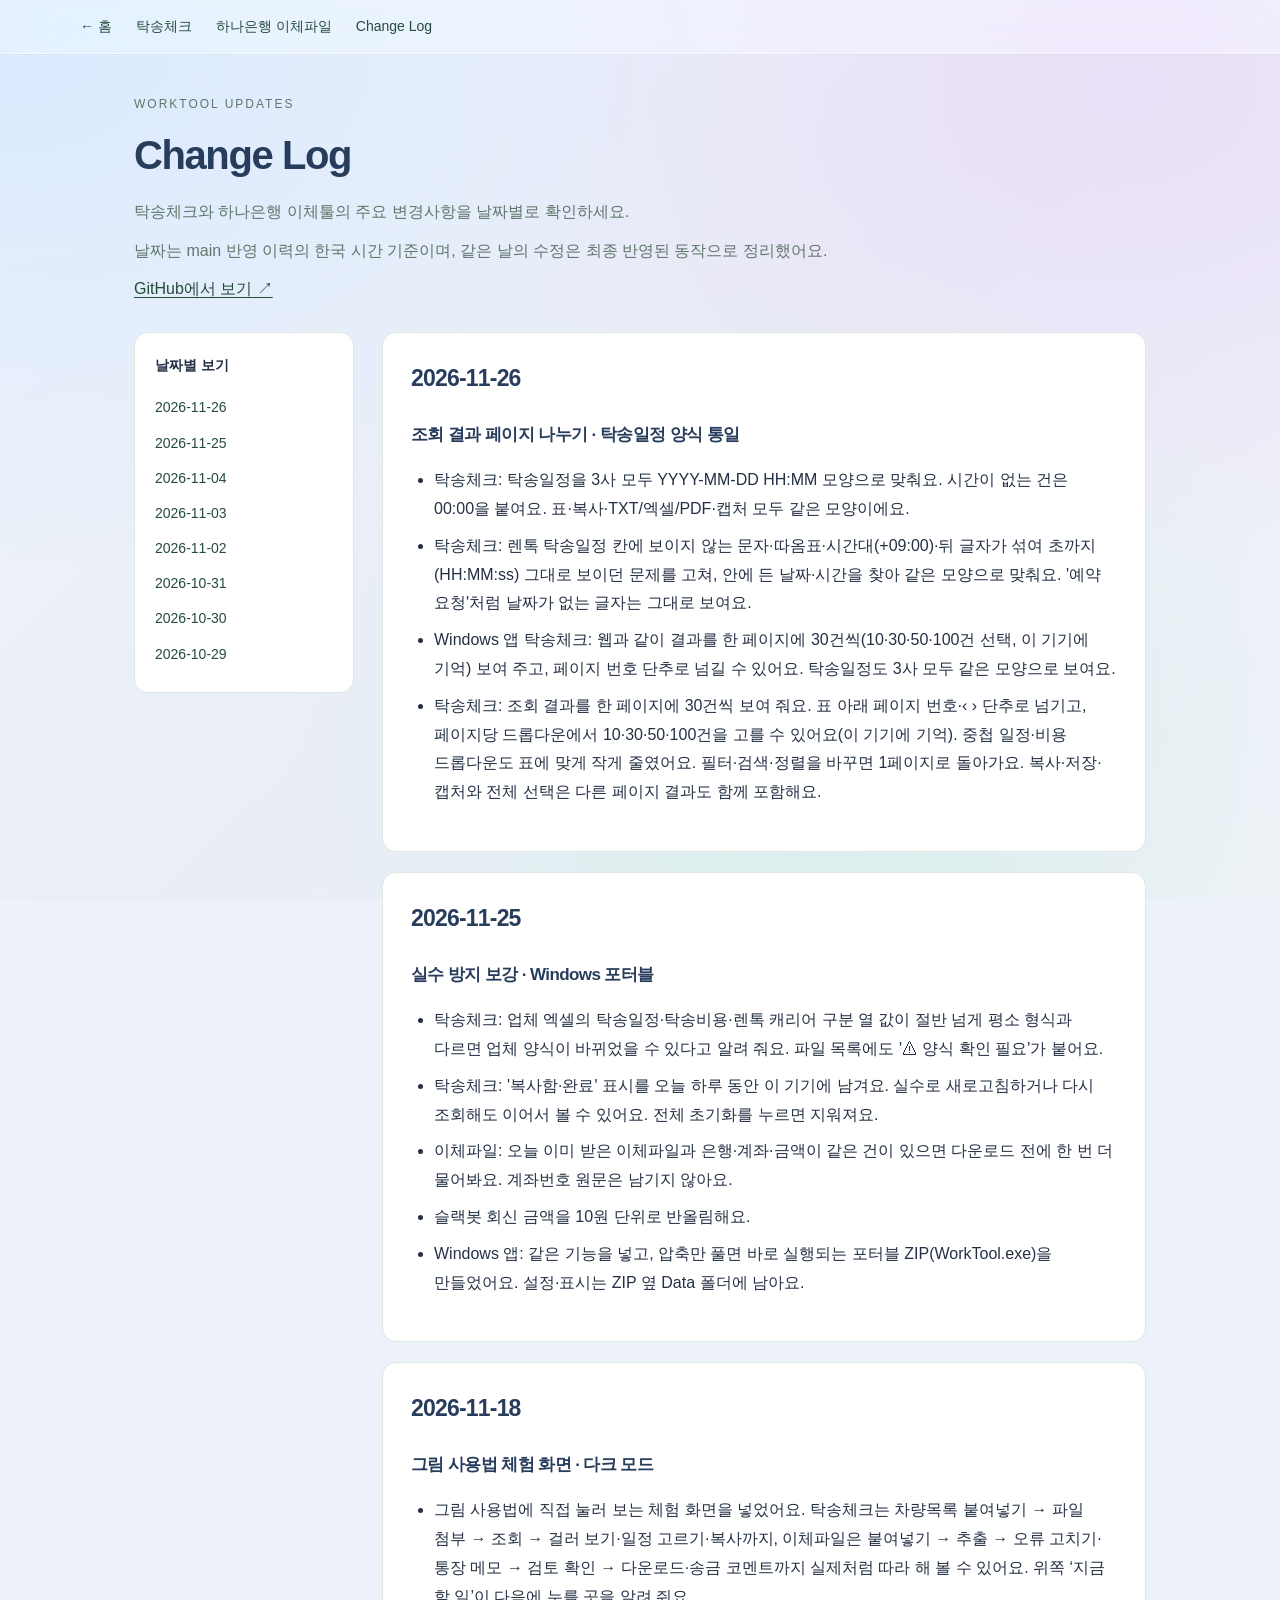
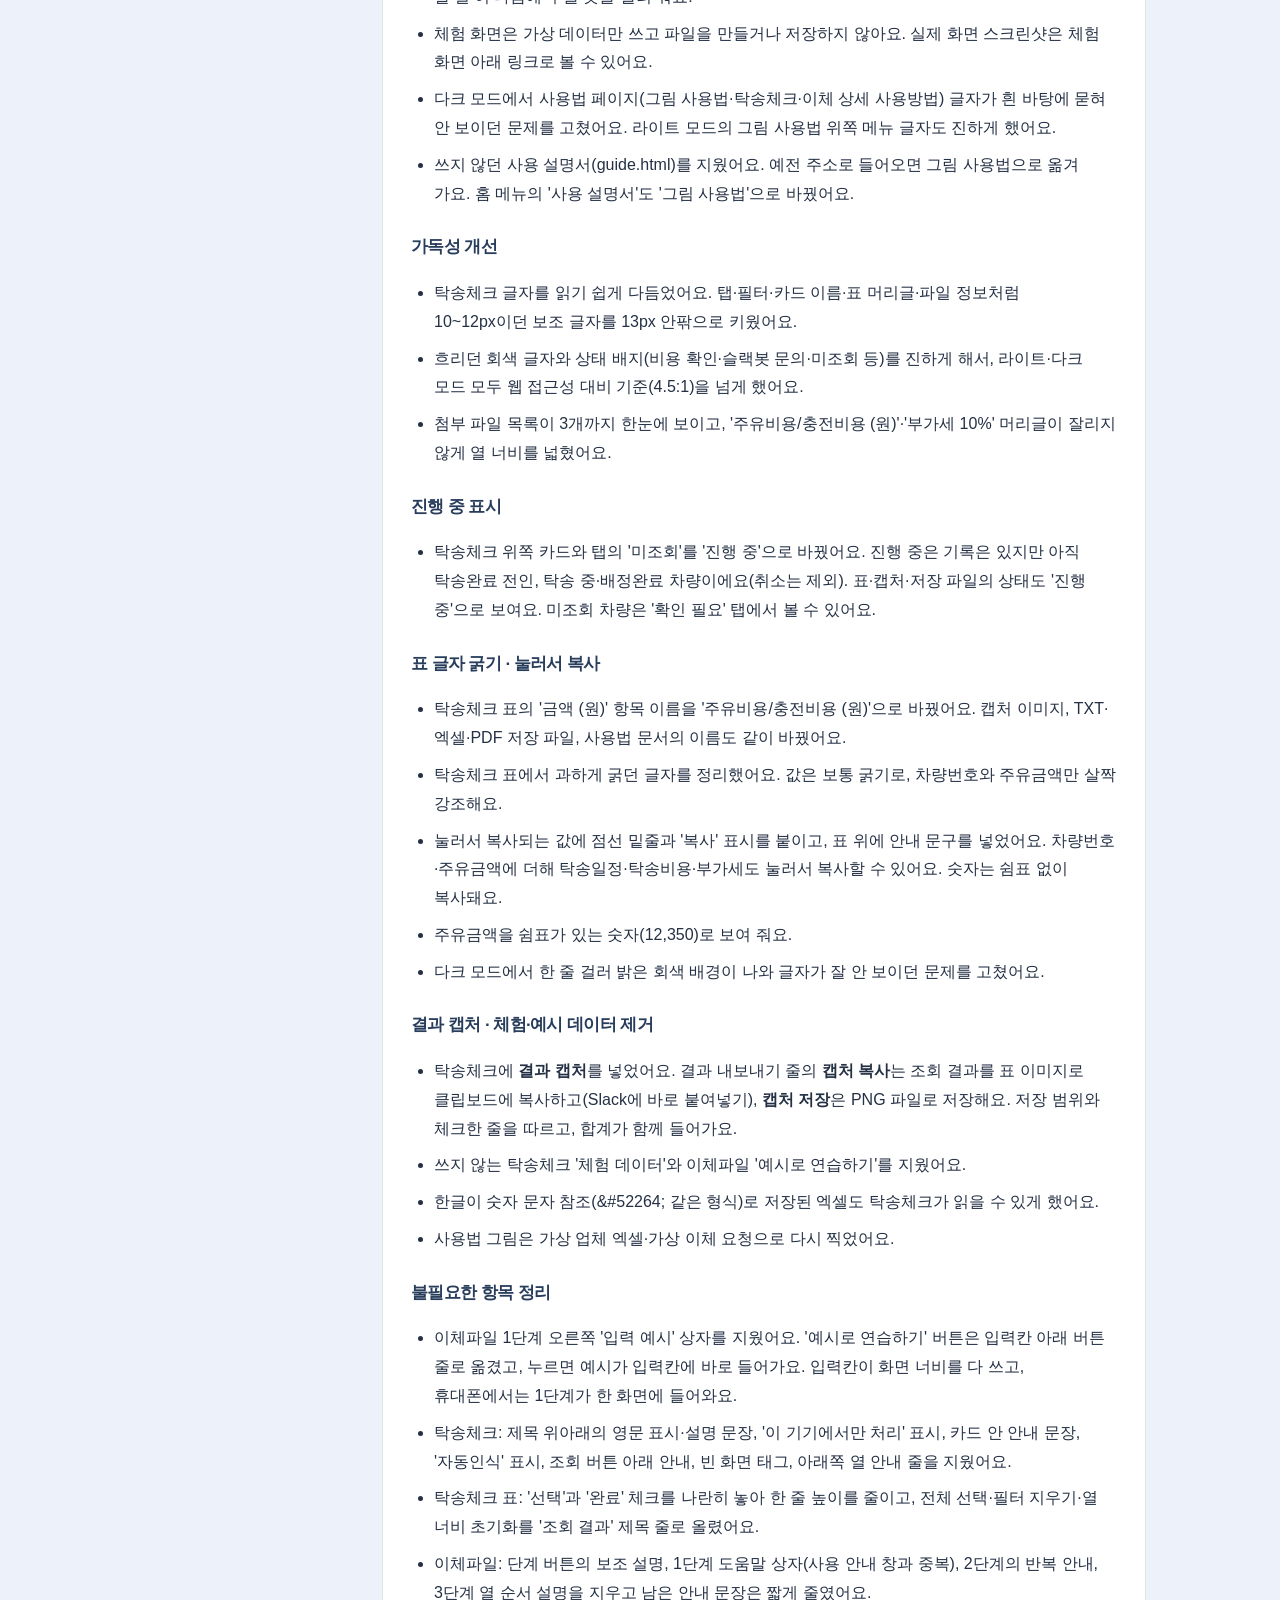
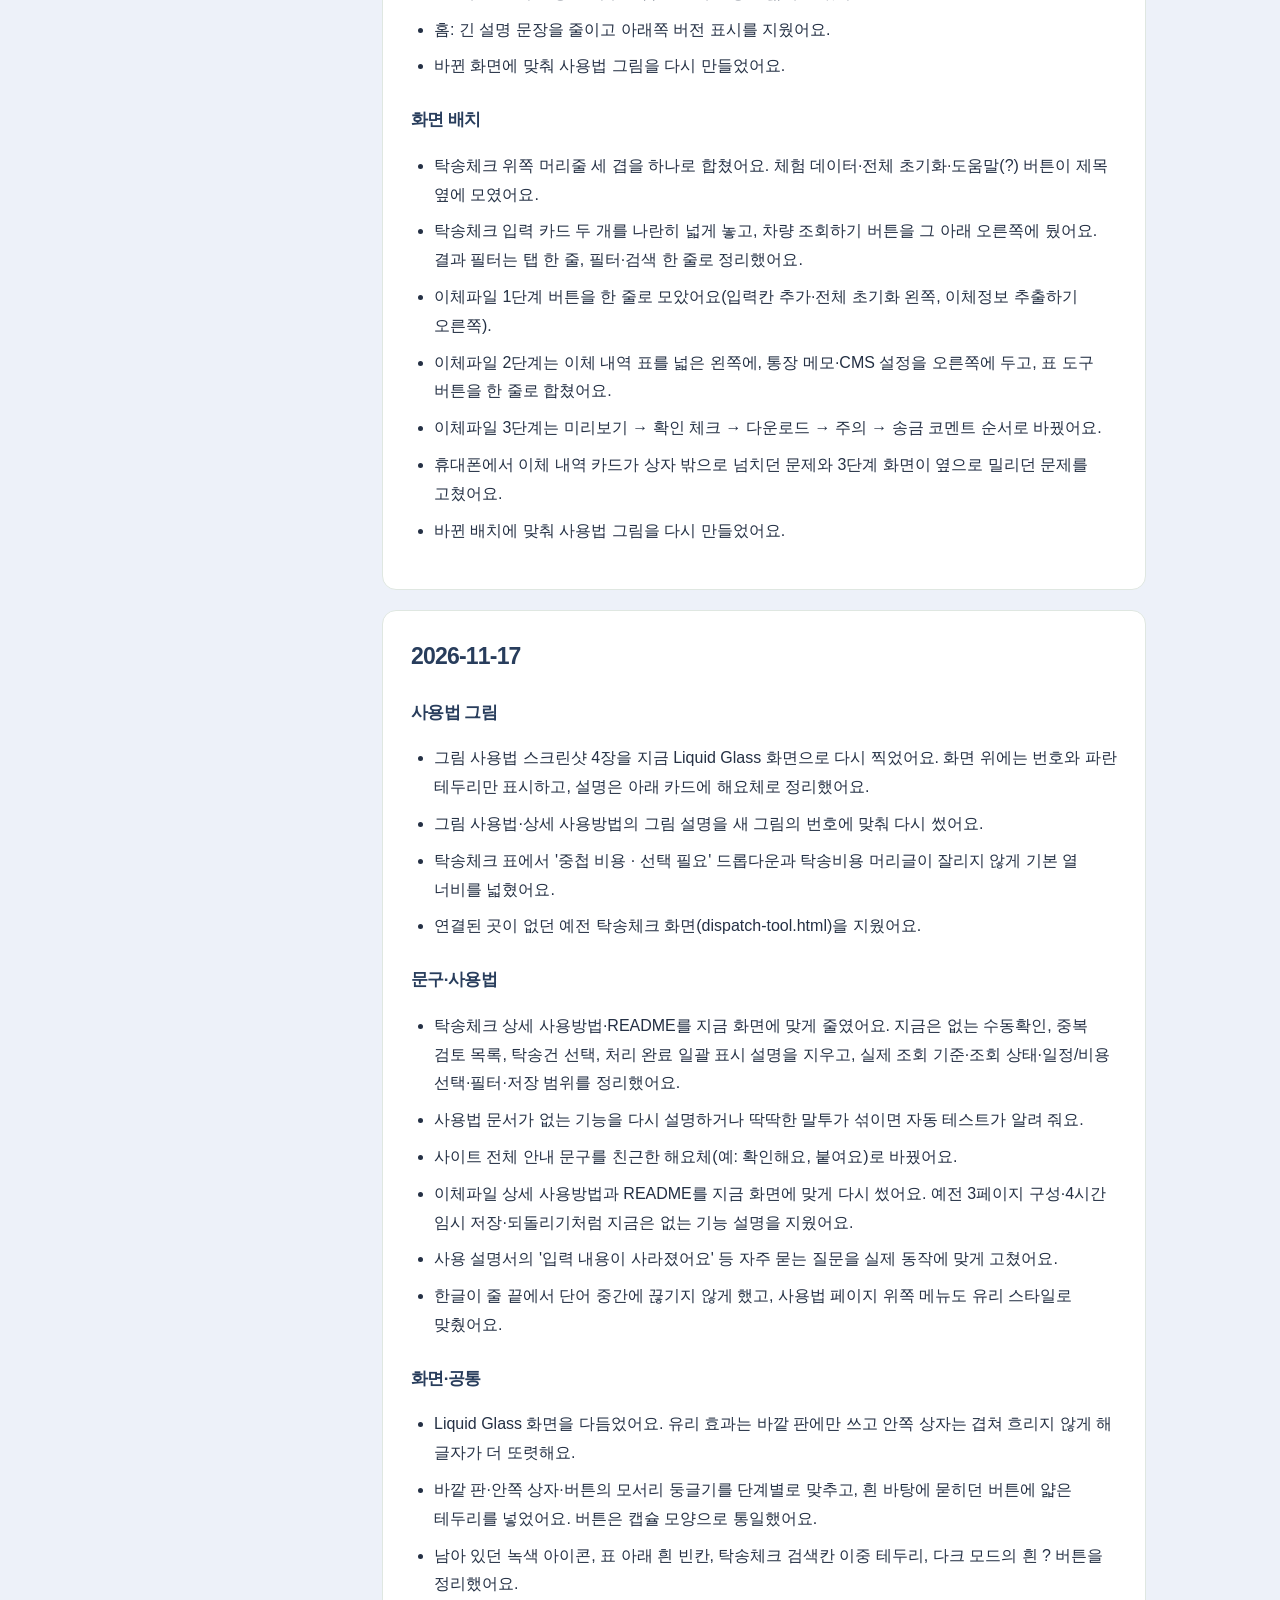
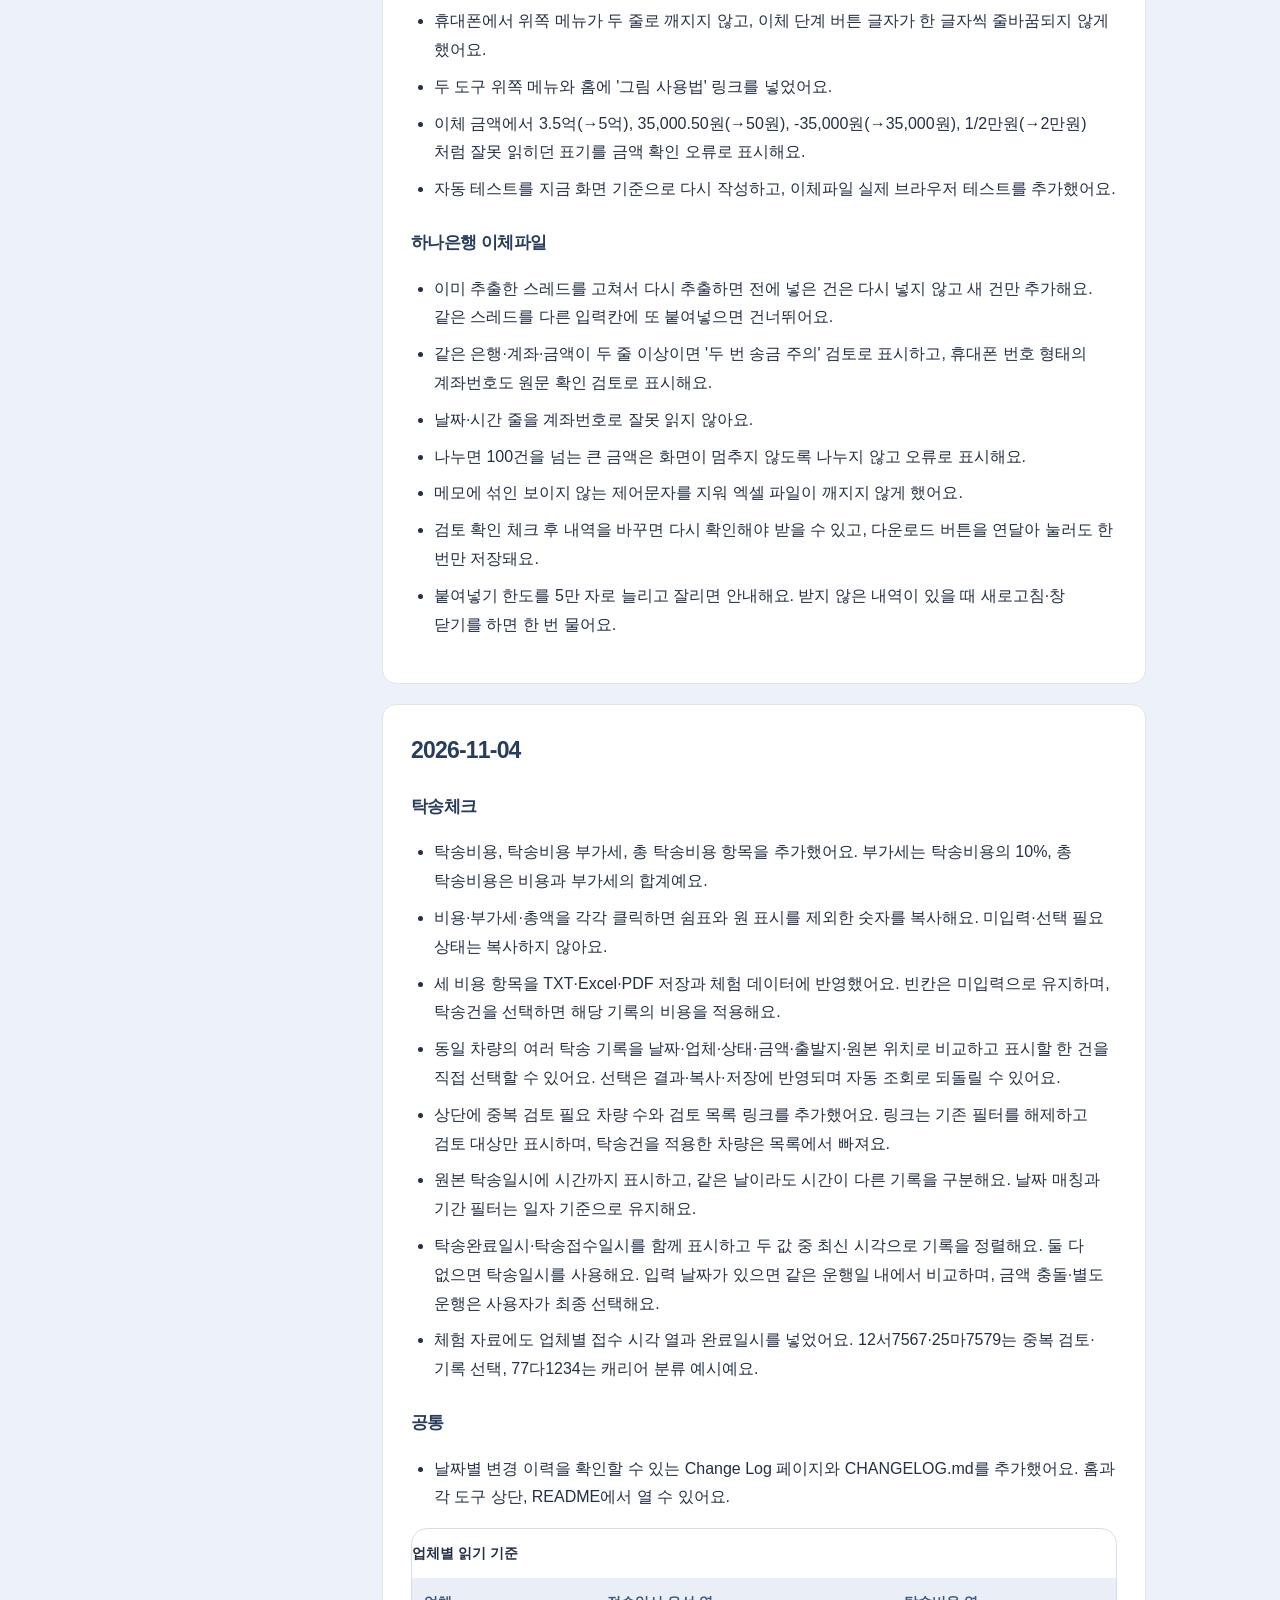
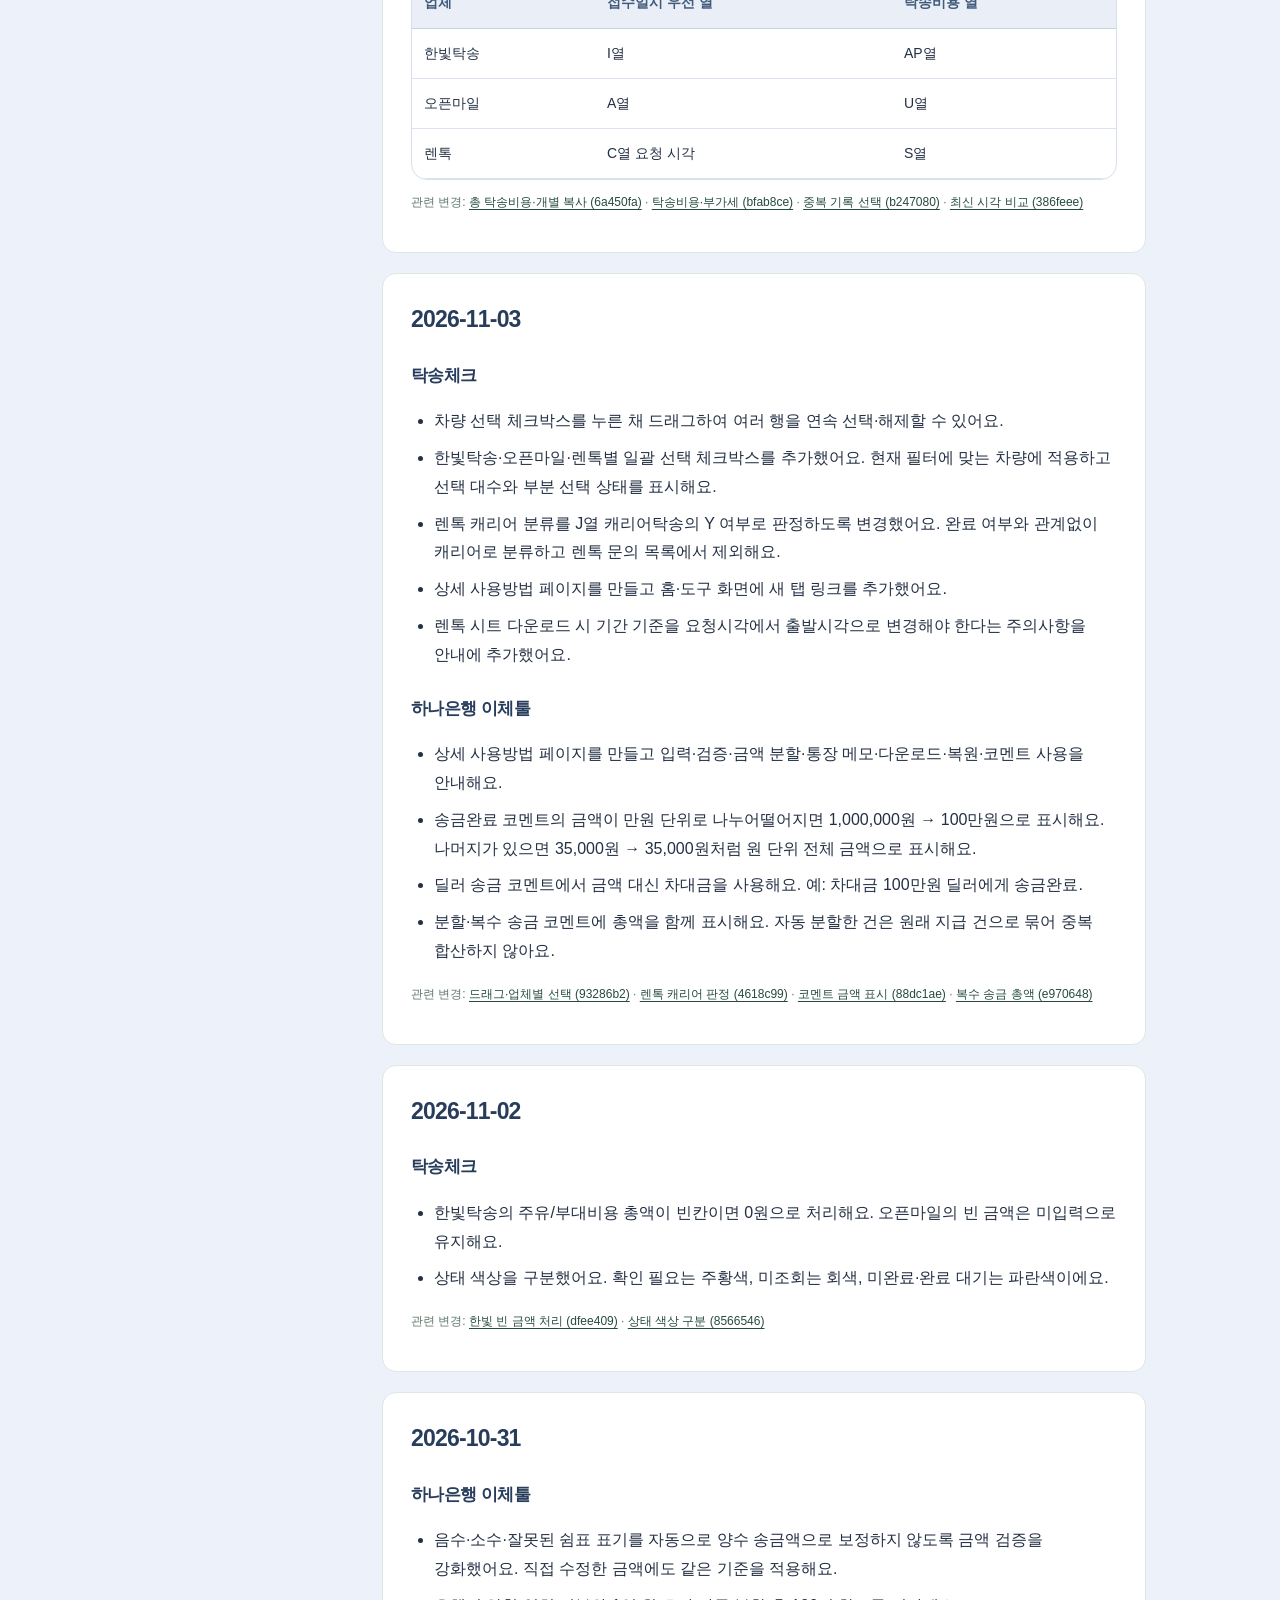
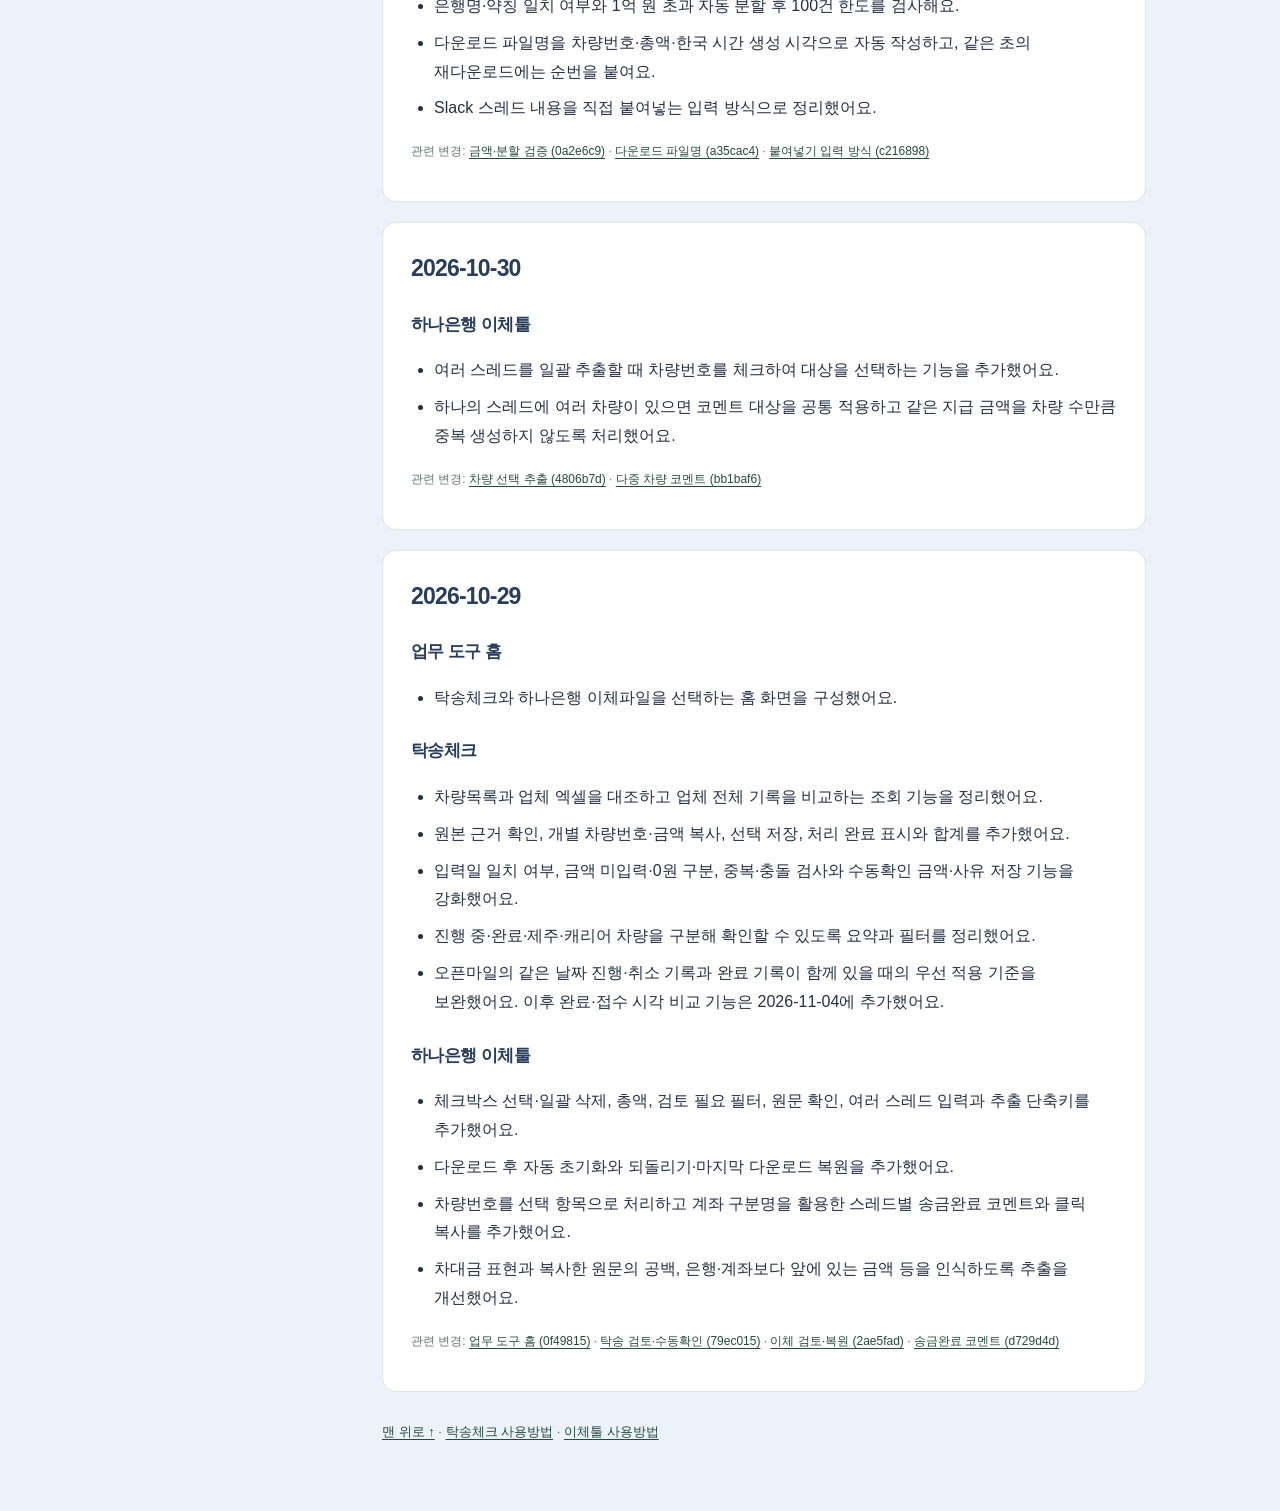
==== commit 183e63ff: "Normalize Rentalk schedules that carry hidden characters or extra text Strip zero-width characters a" ====
--- a/changelog.html
+++ b/changelog.html
@@ -3,4 +3,4 @@
 :root{font-family:-apple-system,BlinkMacSystemFont,"Segoe UI","Malgun Gothic",sans-serif;color:#253e35;background:#f5f7f5;line-height:1.8}*{box-sizing:border-box}body{margin:0}a{color:#254b3b;text-underline-offset:4px}a:hover{text-decoration-thickness:2px}a:focus-visible,summary:focus-visible{outline:3px solid #397956;outline-offset:4px}nav{display:flex;flex-wrap:wrap;gap:12px 24px;padding:14px max(20px,calc((100vw - 1120px)/2));background:#fff;border-bottom:1px solid #dfe7e1;font-size:14px}nav a{text-decoration:none}main{max-width:1120px;margin:auto;padding:44px 24px 64px}.eyebrow{font-size:12px;letter-spacing:2px;color:#60766a}h1{font-size:clamp(28px,5vw,40px);line-height:1.35;letter-spacing:-1px;margin:12px 0 16px}h2{font-size:23px;line-height:1.5;margin:0 0 18px}h3{font-size:17px;margin:24px 0 8px}p{margin:10px 0}header>p{color:#60766a;max-width:740px}.button{display:inline-block;background:#254b3b;color:#fff;border-radius:9px;padding:10px 18px;text-decoration:none;margin:12px 0}.layout{display:grid;grid-template-columns:220px minmax(0,1fr);gap:28px;margin-top:28px}.toc{align-self:start;position:sticky;top:20px;background:#fff;border:1px solid #dfe7e1;border-radius:14px;padding:20px;font-size:14px}.toc strong{display:block;margin-bottom:12px}.toc a{display:block;padding:5px 0;text-decoration:none}.content{min-width:0}section{background:#fff;border:1px solid #dfe7e1;border-radius:14px;padding:28px;margin-bottom:20px;scroll-margin-top:20px}li{margin:8px 0}ol,ul{padding-left:23px}.note{background:#edf5ee;border-left:4px solid #397956;padding:12px 16px;border-radius:5px;margin:16px 0}.review-note{background:#fff4db;border-color:#a66a00}pre{background:#f5f7f5;border:1px solid #e0e8e2;padding:16px;border-radius:9px;overflow:auto;font-size:14px;line-height:1.8}code{font-family:ui-monospace,monospace}.tablewrap{overflow-x:auto}table{border-collapse:collapse;width:100%;font-size:14px}th,td{padding:12px;text-align:left;vertical-align:top;border-bottom:1px solid #e0e8e2}th{background:#f5f7f5;white-space:nowrap}.badge{display:inline-block;font-size:13px;font-weight:650;border-radius:5px;padding:3px 8px;white-space:nowrap}.needs{background:#fff4db;color:#8a5700}.missing{background:#eef1f4;color:#526171}.waiting{background:#e8f2ff;color:#245b9e}details{border-bottom:1px solid #e0e8e2;padding:14px 0}summary{cursor:pointer;font-weight:650}footer{font-size:13px;color:#60766a;margin-top:28px}@media(max-width:760px){main{padding:28px 16px 40px}.layout{grid-template-columns:1fr;gap:20px}.toc{position:static}.toc a{display:inline-block;margin-right:16px}section{padding:22px 18px}th,td{padding:10px 8px}}@media print{nav,.toc,.button{display:none}.layout{display:block}main{max-width:none;padding:0}section{break-inside:avoid;border:0;padding:15px 0}body{background:#fff}details{break-inside:avoid}}
  .commits{font-size:12px;color:#60766a;line-height:2;overflow-wrap:anywhere}caption{text-align:left;font-weight:650;padding:12px 0}h2 time{font-variant-numeric:tabular-nums}</style><link rel="stylesheet" href="./assets/mac-glass.css?v=20261118-4">
 <script src="./assets/theme.js?v=20261116-1"></script>
-</head><body class="mac-ui" data-page="changelog"><nav aria-label="기능 이동"><a href="./index.html">← 홈</a><a href="./dispatch.html">탁송체크</a><a href="./transfer.html">하나은행 이체파일</a><a href="./changelog.html" aria-current="page">Change Log</a></nav><main id="top"><header><div class="eyebrow">WORKTOOL UPDATES</div><h1>Change Log</h1><p>탁송체크와 하나은행 이체툴의 주요 변경사항을 날짜별로 확인하세요.</p><p>날짜는 main 반영 이력의 한국 시간 기준이며, 같은 날의 수정은 최종 반영된 동작으로 정리했어요.</p><a href="https://github.com/chowonki/WorkTool/blob/main/CHANGELOG.md" target="_blank" rel="noopener">GitHub에서 보기 ↗</a></header><div class="layout"><aside class="toc" aria-label="변경 날짜"><strong>날짜별 보기</strong><a href="#date-2026-11-26">2026-11-26</a><a href="#date-2026-11-25">2026-11-25</a><a href="#date-2026-11-04">2026-11-04</a><a href="#date-2026-11-03">2026-11-03</a><a href="#date-2026-11-02">2026-11-02</a><a href="#date-2026-10-31">2026-10-31</a><a href="#date-2026-10-30">2026-10-30</a><a href="#date-2026-10-29">2026-10-29</a></aside><div class="content"><section id="date-2026-11-26"><h2><time datetime="2026-11-26">2026-11-26</time></h2><h3>조회 결과 페이지 나누기 · 탁송일정 양식 통일</h3><ul><li>탁송체크: 탁송일정을 3사 모두 YYYY-MM-DD HH:MM 모양으로 맞춰요. 시간이 없는 건은 00:00을 붙여요. 표·복사·TXT/엑셀/PDF·캡처 모두 같은 모양이에요.</li><li>Windows 앱 탁송체크: 웹과 같이 결과를 한 페이지에 30건씩(10·30·50·100건 선택, 이 기기에 기억) 보여 주고, 페이지 번호 단추로 넘길 수 있어요. 탁송일정도 3사 모두 같은 모양으로 보여요.</li><li>탁송체크: 조회 결과를 한 페이지에 30건씩 보여 줘요. 표 아래 페이지 번호·‹ › 단추로 넘기고, 페이지당 드롭다운에서 10·30·50·100건을 고를 수 있어요(이 기기에 기억). 중첩 일정·비용 드롭다운도 표에 맞게 작게 줄였어요. 필터·검색·정렬을 바꾸면 1페이지로 돌아가요. 복사·저장·캡처와 전체 선택은 다른 페이지 결과도 함께 포함해요.</li></ul></section><section id="date-2026-11-25"><h2><time datetime="2026-11-25">2026-11-25</time></h2><h3>실수 방지 보강 · Windows 포터블</h3><ul><li>탁송체크: 업체 엑셀의 탁송일정·탁송비용·렌톡 캐리어 구분 열 값이 절반 넘게 평소 형식과 다르면 업체 양식이 바뀌었을 수 있다고 알려 줘요. 파일 목록에도 '⚠ 양식 확인 필요'가 붙어요.</li><li>탁송체크: '복사함·완료' 표시를 오늘 하루 동안 이 기기에 남겨요. 실수로 새로고침하거나 다시 조회해도 이어서 볼 수 있어요. 전체 초기화를 누르면 지워져요.</li><li>이체파일: 오늘 이미 받은 이체파일과 은행·계좌·금액이 같은 건이 있으면 다운로드 전에 한 번 더 물어봐요. 계좌번호 원문은 남기지 않아요.</li><li>슬랙봇 회신 금액을 10원 단위로 반올림해요.</li><li>Windows 앱: 같은 기능을 넣고, 압축만 풀면 바로 실행되는 포터블 ZIP(WorkTool.exe)을 만들었어요. 설정·표시는 ZIP 옆 Data 폴더에 남아요.</li></ul></section><section id="date-2026-11-18"><h2><time datetime="2026-11-18">2026-11-18</time></h2><h3>그림 사용법 체험 화면 · 다크 모드</h3><ul><li>그림 사용법에 직접 눌러 보는 체험 화면을 넣었어요. 탁송체크는 차량목록 붙여넣기 → 파일 첨부 → 조회 → 걸러 보기·일정 고르기·복사까지, 이체파일은 붙여넣기 → 추출 → 오류 고치기·통장 메모 → 검토 확인 → 다운로드·송금 코멘트까지 실제처럼 따라 해 볼 수 있어요. 위쪽 ‘지금 할 일’이 다음에 누를 곳을 알려 줘요.</li><li>체험 화면은 가상 데이터만 쓰고 파일을 만들거나 저장하지 않아요. 실제 화면 스크린샷은 체험 화면 아래 링크로 볼 수 있어요.</li><li>다크 모드에서 사용법 페이지(그림 사용법·탁송체크·이체 상세 사용방법) 글자가 흰 바탕에 묻혀 안 보이던 문제를 고쳤어요. 라이트 모드의 그림 사용법 위쪽 메뉴 글자도 진하게 했어요.</li><li>쓰지 않던 사용 설명서(guide.html)를 지웠어요. 예전 주소로 들어오면 그림 사용법으로 옮겨 가요. 홈 메뉴의 '사용 설명서'도 '그림 사용법'으로 바꿨어요.</li></ul><h3>가독성 개선</h3><ul><li>탁송체크 글자를 읽기 쉽게 다듬었어요. 탭·필터·카드 이름·표 머리글·파일 정보처럼 10~12px이던 보조 글자를 13px 안팎으로 키웠어요.</li><li>흐리던 회색 글자와 상태 배지(비용 확인·슬랙봇 문의·미조회 등)를 진하게 해서, 라이트·다크 모드 모두 웹 접근성 대비 기준(4.5:1)을 넘게 했어요.</li><li>첨부 파일 목록이 3개까지 한눈에 보이고, '주유비용/충전비용 (원)'·'부가세 10%' 머리글이 잘리지 않게 열 너비를 넓혔어요.</li></ul><h3>진행 중 표시</h3><ul><li>탁송체크 위쪽 카드와 탭의 '미조회'를 '진행 중'으로 바꿨어요. 진행 중은 기록은 있지만 아직 탁송완료 전인, 탁송 중·배정완료 차량이에요(취소는 제외). 표·캡처·저장 파일의 상태도 '진행 중'으로 보여요. 미조회 차량은 '확인 필요' 탭에서 볼 수 있어요.</li></ul><h3>표 글자 굵기 · 눌러서 복사</h3><ul><li>탁송체크 표의 '금액 (원)' 항목 이름을 '주유비용/충전비용 (원)'으로 바꿨어요. 캡처 이미지, TXT·엑셀·PDF 저장 파일, 사용법 문서의 이름도 같이 바꿨어요.</li><li>탁송체크 표에서 과하게 굵던 글자를 정리했어요. 값은 보통 굵기로, 차량번호와 주유금액만 살짝 강조해요.</li><li>눌러서 복사되는 값에 점선 밑줄과 '복사' 표시를 붙이고, 표 위에 안내 문구를 넣었어요. 차량번호·주유금액에 더해 탁송일정·탁송비용·부가세도 눌러서 복사할 수 있어요. 숫자는 쉼표 없이 복사돼요.</li><li>주유금액을 쉼표가 있는 숫자(12,350)로 보여 줘요.</li><li>다크 모드에서 한 줄 걸러 밝은 회색 배경이 나와 글자가 잘 안 보이던 문제를 고쳤어요.</li></ul><h3>결과 캡처 · 체험·예시 데이터 제거</h3><ul><li>탁송체크에 <b>결과 캡처</b>를 넣었어요. 결과 내보내기 줄의 <b>캡처 복사</b>는 조회 결과를 표 이미지로 클립보드에 복사하고(Slack에 바로 붙여넣기), <b>캡처 저장</b>은 PNG 파일로 저장해요. 저장 범위와 체크한 줄을 따르고, 합계가 함께 들어가요.</li><li>쓰지 않는 탁송체크 '체험 데이터'와 이체파일 '예시로 연습하기'를 지웠어요.</li><li>한글이 숫자 문자 참조(&amp;#52264; 같은 형식)로 저장된 엑셀도 탁송체크가 읽을 수 있게 했어요.</li><li>사용법 그림은 가상 업체 엑셀·가상 이체 요청으로 다시 찍었어요.</li></ul><h3>불필요한 항목 정리</h3><ul><li>이체파일 1단계 오른쪽 '입력 예시' 상자를 지웠어요. '예시로 연습하기' 버튼은 입력칸 아래 버튼 줄로 옮겼고, 누르면 예시가 입력칸에 바로 들어가요. 입력칸이 화면 너비를 다 쓰고, 휴대폰에서는 1단계가 한 화면에 들어와요.</li><li>탁송체크: 제목 위아래의 영문 표시·설명 문장, '이 기기에서만 처리' 표시, 카드 안 안내 문장, '자동인식' 표시, 조회 버튼 아래 안내, 빈 화면 태그, 아래쪽 열 안내 줄을 지웠어요.</li><li>탁송체크 표: '선택'과 '완료' 체크를 나란히 놓아 한 줄 높이를 줄이고, 전체 선택·필터 지우기·열 너비 초기화를 '조회 결과' 제목 줄로 올렸어요.</li><li>이체파일: 단계 버튼의 보조 설명, 1단계 도움말 상자(사용 안내 창과 중복), 2단계의 반복 안내, 3단계 열 순서 설명을 지우고 남은 안내 문장은 짧게 줄였어요.</li><li>홈: 긴 설명 문장을 줄이고 아래쪽 버전 표시를 지웠어요.</li><li>바뀐 화면에 맞춰 사용법 그림을 다시 만들었어요.</li></ul><h3>화면 배치</h3><ul><li>탁송체크 위쪽 머리줄 세 겹을 하나로 합쳤어요. 체험 데이터·전체 초기화·도움말(?) 버튼이 제목 옆에 모였어요.</li><li>탁송체크 입력 카드 두 개를 나란히 넓게 놓고, 차량 조회하기 버튼을 그 아래 오른쪽에 뒀어요. 결과 필터는 탭 한 줄, 필터·검색 한 줄로 정리했어요.</li><li>이체파일 1단계 버튼을 한 줄로 모았어요(입력칸 추가·전체 초기화 왼쪽, 이체정보 추출하기 오른쪽).</li><li>이체파일 2단계는 이체 내역 표를 넓은 왼쪽에, 통장 메모·CMS 설정을 오른쪽에 두고, 표 도구 버튼을 한 줄로 합쳤어요.</li><li>이체파일 3단계는 미리보기 → 확인 체크 → 다운로드 → 주의 → 송금 코멘트 순서로 바꿨어요.</li><li>휴대폰에서 이체 내역 카드가 상자 밖으로 넘치던 문제와 3단계 화면이 옆으로 밀리던 문제를 고쳤어요.</li><li>바뀐 배치에 맞춰 사용법 그림을 다시 만들었어요.</li></ul></section><section id="date-2026-11-17"><h2><time datetime="2026-11-17">2026-11-17</time></h2><h3>사용법 그림</h3><ul><li>그림 사용법 스크린샷 4장을 지금 Liquid Glass 화면으로 다시 찍었어요. 화면 위에는 번호와 파란 테두리만 표시하고, 설명은 아래 카드에 해요체로 정리했어요.</li><li>그림 사용법·상세 사용방법의 그림 설명을 새 그림의 번호에 맞춰 다시 썼어요.</li><li>탁송체크 표에서 '중첩 비용 · 선택 필요' 드롭다운과 탁송비용 머리글이 잘리지 않게 기본 열 너비를 넓혔어요.</li><li>연결된 곳이 없던 예전 탁송체크 화면(dispatch-tool.html)을 지웠어요.</li></ul><h3>문구·사용법</h3><ul><li>탁송체크 상세 사용방법·README를 지금 화면에 맞게 줄였어요. 지금은 없는 수동확인, 중복 검토 목록, 탁송건 선택, 처리 완료 일괄 표시 설명을 지우고, 실제 조회 기준·조회 상태·일정/비용 선택·필터·저장 범위를 정리했어요.</li><li>사용법 문서가 없는 기능을 다시 설명하거나 딱딱한 말투가 섞이면 자동 테스트가 알려 줘요.</li><li>사이트 전체 안내 문구를 친근한 해요체(예: 확인해요, 붙여요)로 바꿨어요.</li><li>이체파일 상세 사용방법과 README를 지금 화면에 맞게 다시 썼어요. 예전 3페이지 구성·4시간 임시 저장·되돌리기처럼 지금은 없는 기능 설명을 지웠어요.</li><li>사용 설명서의 '입력 내용이 사라졌어요' 등 자주 묻는 질문을 실제 동작에 맞게 고쳤어요.</li><li>한글이 줄 끝에서 단어 중간에 끊기지 않게 했고, 사용법 페이지 위쪽 메뉴도 유리 스타일로 맞췄어요.</li></ul><h3>화면·공통</h3><ul><li>Liquid Glass 화면을 다듬었어요. 유리 효과는 바깥 판에만 쓰고 안쪽 상자는 겹쳐 흐리지 않게 해 글자가 더 또렷해요.</li><li>바깥 판·안쪽 상자·버튼의 모서리 둥글기를 단계별로 맞추고, 흰 바탕에 묻히던 버튼에 얇은 테두리를 넣었어요. 버튼은 캡슐 모양으로 통일했어요.</li><li>남아 있던 녹색 아이콘, 표 아래 흰 빈칸, 탁송체크 검색칸 이중 테두리, 다크 모드의 흰 ? 버튼을 정리했어요.</li><li>휴대폰에서 위쪽 메뉴가 두 줄로 깨지지 않고, 이체 단계 버튼 글자가 한 글자씩 줄바꿈되지 않게 했어요.</li><li>두 도구 위쪽 메뉴와 홈에 '그림 사용법' 링크를 넣었어요.</li><li>이체 금액에서 3.5억(→5억), 35,000.50원(→50원), -35,000원(→35,000원), 1/2만원(→2만원)처럼 잘못 읽히던 표기를 금액 확인 오류로 표시해요.</li><li>자동 테스트를 지금 화면 기준으로 다시 작성하고, 이체파일 실제 브라우저 테스트를 추가했어요.</li></ul><h3>하나은행 이체파일</h3><ul><li>이미 추출한 스레드를 고쳐서 다시 추출하면 전에 넣은 건은 다시 넣지 않고 새 건만 추가해요. 같은 스레드를 다른 입력칸에 또 붙여넣으면 건너뛰어요.</li><li>같은 은행·계좌·금액이 두 줄 이상이면 '두 번 송금 주의' 검토로 표시하고, 휴대폰 번호 형태의 계좌번호도 원문 확인 검토로 표시해요.</li><li>날짜·시간 줄을 계좌번호로 잘못 읽지 않아요.</li><li>나누면 100건을 넘는 큰 금액은 화면이 멈추지 않도록 나누지 않고 오류로 표시해요.</li><li>메모에 섞인 보이지 않는 제어문자를 지워 엑셀 파일이 깨지지 않게 했어요.</li><li>검토 확인 체크 후 내역을 바꾸면 다시 확인해야 받을 수 있고, 다운로드 버튼을 연달아 눌러도 한 번만 저장돼요.</li><li>붙여넣기 한도를 5만 자로 늘리고 잘리면 안내해요. 받지 않은 내역이 있을 때 새로고침·창 닫기를 하면 한 번 물어요.</li></ul></section><section id="date-2026-11-04"><h2><time datetime="2026-11-04">2026-11-04</time></h2><h3>탁송체크</h3><ul><li>탁송비용, 탁송비용 부가세, 총 탁송비용 항목을 추가했어요. 부가세는 탁송비용의 10%, 총 탁송비용은 비용과 부가세의 합계예요.</li><li>비용·부가세·총액을 각각 클릭하면 쉼표와 원 표시를 제외한 숫자를 복사해요. 미입력·선택 필요 상태는 복사하지 않아요.</li><li>세 비용 항목을 TXT·Excel·PDF 저장과 체험 데이터에 반영했어요. 빈칸은 미입력으로 유지하며, 탁송건을 선택하면 해당 기록의 비용을 적용해요.</li><li>동일 차량의 여러 탁송 기록을 날짜·업체·상태·금액·출발지·원본 위치로 비교하고 표시할 한 건을 직접 선택할 수 있어요. 선택은 결과·복사·저장에 반영되며 자동 조회로 되돌릴 수 있어요.</li><li>상단에 중복 검토 필요 차량 수와 검토 목록 링크를 추가했어요. 링크는 기존 필터를 해제하고 검토 대상만 표시하며, 탁송건을 적용한 차량은 목록에서 빠져요.</li><li>원본 탁송일시에 시간까지 표시하고, 같은 날이라도 시간이 다른 기록을 구분해요. 날짜 매칭과 기간 필터는 일자 기준으로 유지해요.</li><li>탁송완료일시·탁송접수일시를 함께 표시하고 두 값 중 최신 시각으로 기록을 정렬해요. 둘 다 없으면 탁송일시를 사용해요. 입력 날짜가 있으면 같은 운행일 내에서 비교하며, 금액 충돌·별도 운행은 사용자가 최종 선택해요.</li><li>체험 자료에도 업체별 접수 시각 열과 완료일시를 넣었어요. 12서7567·25마7579는 중복 검토·기록 선택, 77다1234는 캐리어 분류 예시예요.</li></ul><h3>공통</h3><ul><li>날짜별 변경 이력을 확인할 수 있는 Change Log 페이지와 CHANGELOG.md를 추가했어요. 홈과 각 도구 상단, README에서 열 수 있어요.</li></ul><div class="tablewrap"><table><caption>업체별 읽기 기준</caption><thead><tr><th scope="col">업체</th><th scope="col">접수일시 우선 열</th><th scope="col">탁송비용 열</th></tr></thead><tbody><tr><td>한빛탁송</td><td>I열</td><td>AP열</td></tr><tr><td>오픈마일</td><td>A열</td><td>U열</td></tr><tr><td>렌톡</td><td>C열 요청 시각</td><td>S열</td></tr></tbody></table></div><p class="commits">관련 변경: <a href="https://github.com/chowonki/WorkTool/commit/6a450fa" target="_blank" rel="noopener">총 탁송비용·개별 복사 (6a450fa)</a> · <a href="https://github.com/chowonki/WorkTool/commit/bfab8ce" target="_blank" rel="noopener">탁송비용·부가세 (bfab8ce)</a> · <a href="https://github.com/chowonki/WorkTool/commit/b247080" target="_blank" rel="noopener">중복 기록 선택 (b247080)</a> · <a href="https://github.com/chowonki/WorkTool/commit/386feee" target="_blank" rel="noopener">최신 시각 비교 (386feee)</a></p></section><section id="date-2026-11-03"><h2><time datetime="2026-11-03">2026-11-03</time></h2><h3>탁송체크</h3><ul><li>차량 선택 체크박스를 누른 채 드래그하여 여러 행을 연속 선택·해제할 수 있어요.</li><li>한빛탁송·오픈마일·렌톡별 일괄 선택 체크박스를 추가했어요. 현재 필터에 맞는 차량에 적용하고 선택 대수와 부분 선택 상태를 표시해요.</li><li>렌톡 캐리어 분류를 J열 캐리어탁송의 Y 여부로 판정하도록 변경했어요. 완료 여부와 관계없이 캐리어로 분류하고 렌톡 문의 목록에서 제외해요.</li><li>상세 사용방법 페이지를 만들고 홈·도구 화면에 새 탭 링크를 추가했어요.</li><li>렌톡 시트 다운로드 시 기간 기준을 요청시각에서 출발시각으로 변경해야 한다는 주의사항을 안내에 추가했어요.</li></ul><h3>하나은행 이체툴</h3><ul><li>상세 사용방법 페이지를 만들고 입력·검증·금액 분할·통장 메모·다운로드·복원·코멘트 사용을 안내해요.</li><li>송금완료 코멘트의 금액이 만원 단위로 나누어떨어지면 1,000,000원 → 100만원으로 표시해요. 나머지가 있으면 35,000원 → 35,000원처럼 원 단위 전체 금액으로 표시해요.</li><li>딜러 송금 코멘트에서 금액 대신 차대금을 사용해요. 예: 차대금 100만원 딜러에게 송금완료.</li><li>분할·복수 송금 코멘트에 총액을 함께 표시해요. 자동 분할한 건은 원래 지급 건으로 묶어 중복 합산하지 않아요.</li></ul><p class="commits">관련 변경: <a href="https://github.com/chowonki/WorkTool/commit/93286b2" target="_blank" rel="noopener">드래그·업체별 선택 (93286b2)</a> · <a href="https://github.com/chowonki/WorkTool/commit/4618c99" target="_blank" rel="noopener">렌톡 캐리어 판정 (4618c99)</a> · <a href="https://github.com/chowonki/WorkTool/commit/88dc1ae" target="_blank" rel="noopener">코멘트 금액 표시 (88dc1ae)</a> · <a href="https://github.com/chowonki/WorkTool/commit/e970648" target="_blank" rel="noopener">복수 송금 총액 (e970648)</a></p></section><section id="date-2026-11-02"><h2><time datetime="2026-11-02">2026-11-02</time></h2><h3>탁송체크</h3><ul><li>한빛탁송의 주유/부대비용 총액이 빈칸이면 0원으로 처리해요. 오픈마일의 빈 금액은 미입력으로 유지해요.</li><li>상태 색상을 구분했어요. 확인 필요는 주황색, 미조회는 회색, 미완료·완료 대기는 파란색이에요.</li></ul><p class="commits">관련 변경: <a href="https://github.com/chowonki/WorkTool/commit/dfee409" target="_blank" rel="noopener">한빛 빈 금액 처리 (dfee409)</a> · <a href="https://github.com/chowonki/WorkTool/commit/8566546" target="_blank" rel="noopener">상태 색상 구분 (8566546)</a></p></section><section id="date-2026-10-31"><h2><time datetime="2026-10-31">2026-10-31</time></h2><h3>하나은행 이체툴</h3><ul><li>음수·소수·잘못된 쉼표 표기를 자동으로 양수 송금액으로 보정하지 않도록 금액 검증을 강화했어요. 직접 수정한 금액에도 같은 기준을 적용해요.</li><li>은행명·약칭 일치 여부와 1억 원 초과 자동 분할 후 100건 한도를 검사해요.</li><li>다운로드 파일명을 차량번호·총액·한국 시간 생성 시각으로 자동 작성하고, 같은 초의 재다운로드에는 순번을 붙여요.</li><li>Slack 스레드 내용을 직접 붙여넣는 입력 방식으로 정리했어요.</li></ul><p class="commits">관련 변경: <a href="https://github.com/chowonki/WorkTool/commit/0a2e6c9" target="_blank" rel="noopener">금액·분할 검증 (0a2e6c9)</a> · <a href="https://github.com/chowonki/WorkTool/commit/a35cac4" target="_blank" rel="noopener">다운로드 파일명 (a35cac4)</a> · <a href="https://github.com/chowonki/WorkTool/commit/c216898" target="_blank" rel="noopener">붙여넣기 입력 방식 (c216898)</a></p></section><section id="date-2026-10-30"><h2><time datetime="2026-10-30">2026-10-30</time></h2><h3>하나은행 이체툴</h3><ul><li>여러 스레드를 일괄 추출할 때 차량번호를 체크하여 대상을 선택하는 기능을 추가했어요.</li><li>하나의 스레드에 여러 차량이 있으면 코멘트 대상을 공통 적용하고 같은 지급 금액을 차량 수만큼 중복 생성하지 않도록 처리했어요.</li></ul><p class="commits">관련 변경: <a href="https://github.com/chowonki/WorkTool/commit/4806b7d" target="_blank" rel="noopener">차량 선택 추출 (4806b7d)</a> · <a href="https://github.com/chowonki/WorkTool/commit/bb1baf6" target="_blank" rel="noopener">다중 차량 코멘트 (bb1baf6)</a></p></section><section id="date-2026-10-29"><h2><time datetime="2026-10-29">2026-10-29</time></h2><h3>업무 도구 홈</h3><ul><li>탁송체크와 하나은행 이체파일을 선택하는 홈 화면을 구성했어요.</li></ul><h3>탁송체크</h3><ul><li>차량목록과 업체 엑셀을 대조하고 업체 전체 기록을 비교하는 조회 기능을 정리했어요.</li><li>원본 근거 확인, 개별 차량번호·금액 복사, 선택 저장, 처리 완료 표시와 합계를 추가했어요.</li><li>입력일 일치 여부, 금액 미입력·0원 구분, 중복·충돌 검사와 수동확인 금액·사유 저장 기능을 강화했어요.</li><li>진행 중·완료·제주·캐리어 차량을 구분해 확인할 수 있도록 요약과 필터를 정리했어요.</li><li>오픈마일의 같은 날짜 진행·취소 기록과 완료 기록이 함께 있을 때의 우선 적용 기준을 보완했어요. 이후 완료·접수 시각 비교 기능은 2026-11-04에 추가했어요.</li></ul><h3>하나은행 이체툴</h3><ul><li>체크박스 선택·일괄 삭제, 총액, 검토 필요 필터, 원문 확인, 여러 스레드 입력과 추출 단축키를 추가했어요.</li><li>다운로드 후 자동 초기화와 되돌리기·마지막 다운로드 복원을 추가했어요.</li><li>차량번호를 선택 항목으로 처리하고 계좌 구분명을 활용한 스레드별 송금완료 코멘트와 클릭 복사를 추가했어요.</li><li>차대금 표현과 복사한 원문의 공백, 은행·계좌보다 앞에 있는 금액 등을 인식하도록 추출을 개선했어요.</li></ul><p class="commits">관련 변경: <a href="https://github.com/chowonki/WorkTool/commit/0f49815" target="_blank" rel="noopener">업무 도구 홈 (0f49815)</a> · <a href="https://github.com/chowonki/WorkTool/commit/79ec015" target="_blank" rel="noopener">탁송 검토·수동확인 (79ec015)</a> · <a href="https://github.com/chowonki/WorkTool/commit/2ae5fad" target="_blank" rel="noopener">이체 검토·복원 (2ae5fad)</a> · <a href="https://github.com/chowonki/WorkTool/commit/d729d4d" target="_blank" rel="noopener">송금완료 코멘트 (d729d4d)</a></p></section><footer><a href="#top">맨 위로 ↑</a> · <a href="./dispatch-guide.html">탁송체크 사용방법</a> · <a href="./transfer-guide.html">이체툴 사용방법</a></footer></div></div></main></body></html>
+</head><body class="mac-ui" data-page="changelog"><nav aria-label="기능 이동"><a href="./index.html">← 홈</a><a href="./dispatch.html">탁송체크</a><a href="./transfer.html">하나은행 이체파일</a><a href="./changelog.html" aria-current="page">Change Log</a></nav><main id="top"><header><div class="eyebrow">WORKTOOL UPDATES</div><h1>Change Log</h1><p>탁송체크와 하나은행 이체툴의 주요 변경사항을 날짜별로 확인하세요.</p><p>날짜는 main 반영 이력의 한국 시간 기준이며, 같은 날의 수정은 최종 반영된 동작으로 정리했어요.</p><a href="https://github.com/chowonki/WorkTool/blob/main/CHANGELOG.md" target="_blank" rel="noopener">GitHub에서 보기 ↗</a></header><div class="layout"><aside class="toc" aria-label="변경 날짜"><strong>날짜별 보기</strong><a href="#date-2026-11-26">2026-11-26</a><a href="#date-2026-11-25">2026-11-25</a><a href="#date-2026-11-04">2026-11-04</a><a href="#date-2026-11-03">2026-11-03</a><a href="#date-2026-11-02">2026-11-02</a><a href="#date-2026-10-31">2026-10-31</a><a href="#date-2026-10-30">2026-10-30</a><a href="#date-2026-10-29">2026-10-29</a></aside><div class="content"><section id="date-2026-11-26"><h2><time datetime="2026-11-26">2026-11-26</time></h2><h3>조회 결과 페이지 나누기 · 탁송일정 양식 통일</h3><ul><li>탁송체크: 탁송일정을 3사 모두 YYYY-MM-DD HH:MM 모양으로 맞춰요. 시간이 없는 건은 00:00을 붙여요. 표·복사·TXT/엑셀/PDF·캡처 모두 같은 모양이에요.</li><li>탁송체크: 렌톡 탁송일정 칸에 보이지 않는 문자·따옴표·시간대(+09:00)·뒤 글자가 섞여 초까지(HH:MM:ss) 그대로 보이던 문제를 고쳐, 안에 든 날짜·시간을 찾아 같은 모양으로 맞춰요. '예약 요청'처럼 날짜가 없는 글자는 그대로 보여요.</li><li>Windows 앱 탁송체크: 웹과 같이 결과를 한 페이지에 30건씩(10·30·50·100건 선택, 이 기기에 기억) 보여 주고, 페이지 번호 단추로 넘길 수 있어요. 탁송일정도 3사 모두 같은 모양으로 보여요.</li><li>탁송체크: 조회 결과를 한 페이지에 30건씩 보여 줘요. 표 아래 페이지 번호·‹ › 단추로 넘기고, 페이지당 드롭다운에서 10·30·50·100건을 고를 수 있어요(이 기기에 기억). 중첩 일정·비용 드롭다운도 표에 맞게 작게 줄였어요. 필터·검색·정렬을 바꾸면 1페이지로 돌아가요. 복사·저장·캡처와 전체 선택은 다른 페이지 결과도 함께 포함해요.</li></ul></section><section id="date-2026-11-25"><h2><time datetime="2026-11-25">2026-11-25</time></h2><h3>실수 방지 보강 · Windows 포터블</h3><ul><li>탁송체크: 업체 엑셀의 탁송일정·탁송비용·렌톡 캐리어 구분 열 값이 절반 넘게 평소 형식과 다르면 업체 양식이 바뀌었을 수 있다고 알려 줘요. 파일 목록에도 '⚠ 양식 확인 필요'가 붙어요.</li><li>탁송체크: '복사함·완료' 표시를 오늘 하루 동안 이 기기에 남겨요. 실수로 새로고침하거나 다시 조회해도 이어서 볼 수 있어요. 전체 초기화를 누르면 지워져요.</li><li>이체파일: 오늘 이미 받은 이체파일과 은행·계좌·금액이 같은 건이 있으면 다운로드 전에 한 번 더 물어봐요. 계좌번호 원문은 남기지 않아요.</li><li>슬랙봇 회신 금액을 10원 단위로 반올림해요.</li><li>Windows 앱: 같은 기능을 넣고, 압축만 풀면 바로 실행되는 포터블 ZIP(WorkTool.exe)을 만들었어요. 설정·표시는 ZIP 옆 Data 폴더에 남아요.</li></ul></section><section id="date-2026-11-18"><h2><time datetime="2026-11-18">2026-11-18</time></h2><h3>그림 사용법 체험 화면 · 다크 모드</h3><ul><li>그림 사용법에 직접 눌러 보는 체험 화면을 넣었어요. 탁송체크는 차량목록 붙여넣기 → 파일 첨부 → 조회 → 걸러 보기·일정 고르기·복사까지, 이체파일은 붙여넣기 → 추출 → 오류 고치기·통장 메모 → 검토 확인 → 다운로드·송금 코멘트까지 실제처럼 따라 해 볼 수 있어요. 위쪽 ‘지금 할 일’이 다음에 누를 곳을 알려 줘요.</li><li>체험 화면은 가상 데이터만 쓰고 파일을 만들거나 저장하지 않아요. 실제 화면 스크린샷은 체험 화면 아래 링크로 볼 수 있어요.</li><li>다크 모드에서 사용법 페이지(그림 사용법·탁송체크·이체 상세 사용방법) 글자가 흰 바탕에 묻혀 안 보이던 문제를 고쳤어요. 라이트 모드의 그림 사용법 위쪽 메뉴 글자도 진하게 했어요.</li><li>쓰지 않던 사용 설명서(guide.html)를 지웠어요. 예전 주소로 들어오면 그림 사용법으로 옮겨 가요. 홈 메뉴의 '사용 설명서'도 '그림 사용법'으로 바꿨어요.</li></ul><h3>가독성 개선</h3><ul><li>탁송체크 글자를 읽기 쉽게 다듬었어요. 탭·필터·카드 이름·표 머리글·파일 정보처럼 10~12px이던 보조 글자를 13px 안팎으로 키웠어요.</li><li>흐리던 회색 글자와 상태 배지(비용 확인·슬랙봇 문의·미조회 등)를 진하게 해서, 라이트·다크 모드 모두 웹 접근성 대비 기준(4.5:1)을 넘게 했어요.</li><li>첨부 파일 목록이 3개까지 한눈에 보이고, '주유비용/충전비용 (원)'·'부가세 10%' 머리글이 잘리지 않게 열 너비를 넓혔어요.</li></ul><h3>진행 중 표시</h3><ul><li>탁송체크 위쪽 카드와 탭의 '미조회'를 '진행 중'으로 바꿨어요. 진행 중은 기록은 있지만 아직 탁송완료 전인, 탁송 중·배정완료 차량이에요(취소는 제외). 표·캡처·저장 파일의 상태도 '진행 중'으로 보여요. 미조회 차량은 '확인 필요' 탭에서 볼 수 있어요.</li></ul><h3>표 글자 굵기 · 눌러서 복사</h3><ul><li>탁송체크 표의 '금액 (원)' 항목 이름을 '주유비용/충전비용 (원)'으로 바꿨어요. 캡처 이미지, TXT·엑셀·PDF 저장 파일, 사용법 문서의 이름도 같이 바꿨어요.</li><li>탁송체크 표에서 과하게 굵던 글자를 정리했어요. 값은 보통 굵기로, 차량번호와 주유금액만 살짝 강조해요.</li><li>눌러서 복사되는 값에 점선 밑줄과 '복사' 표시를 붙이고, 표 위에 안내 문구를 넣었어요. 차량번호·주유금액에 더해 탁송일정·탁송비용·부가세도 눌러서 복사할 수 있어요. 숫자는 쉼표 없이 복사돼요.</li><li>주유금액을 쉼표가 있는 숫자(12,350)로 보여 줘요.</li><li>다크 모드에서 한 줄 걸러 밝은 회색 배경이 나와 글자가 잘 안 보이던 문제를 고쳤어요.</li></ul><h3>결과 캡처 · 체험·예시 데이터 제거</h3><ul><li>탁송체크에 <b>결과 캡처</b>를 넣었어요. 결과 내보내기 줄의 <b>캡처 복사</b>는 조회 결과를 표 이미지로 클립보드에 복사하고(Slack에 바로 붙여넣기), <b>캡처 저장</b>은 PNG 파일로 저장해요. 저장 범위와 체크한 줄을 따르고, 합계가 함께 들어가요.</li><li>쓰지 않는 탁송체크 '체험 데이터'와 이체파일 '예시로 연습하기'를 지웠어요.</li><li>한글이 숫자 문자 참조(&amp;#52264; 같은 형식)로 저장된 엑셀도 탁송체크가 읽을 수 있게 했어요.</li><li>사용법 그림은 가상 업체 엑셀·가상 이체 요청으로 다시 찍었어요.</li></ul><h3>불필요한 항목 정리</h3><ul><li>이체파일 1단계 오른쪽 '입력 예시' 상자를 지웠어요. '예시로 연습하기' 버튼은 입력칸 아래 버튼 줄로 옮겼고, 누르면 예시가 입력칸에 바로 들어가요. 입력칸이 화면 너비를 다 쓰고, 휴대폰에서는 1단계가 한 화면에 들어와요.</li><li>탁송체크: 제목 위아래의 영문 표시·설명 문장, '이 기기에서만 처리' 표시, 카드 안 안내 문장, '자동인식' 표시, 조회 버튼 아래 안내, 빈 화면 태그, 아래쪽 열 안내 줄을 지웠어요.</li><li>탁송체크 표: '선택'과 '완료' 체크를 나란히 놓아 한 줄 높이를 줄이고, 전체 선택·필터 지우기·열 너비 초기화를 '조회 결과' 제목 줄로 올렸어요.</li><li>이체파일: 단계 버튼의 보조 설명, 1단계 도움말 상자(사용 안내 창과 중복), 2단계의 반복 안내, 3단계 열 순서 설명을 지우고 남은 안내 문장은 짧게 줄였어요.</li><li>홈: 긴 설명 문장을 줄이고 아래쪽 버전 표시를 지웠어요.</li><li>바뀐 화면에 맞춰 사용법 그림을 다시 만들었어요.</li></ul><h3>화면 배치</h3><ul><li>탁송체크 위쪽 머리줄 세 겹을 하나로 합쳤어요. 체험 데이터·전체 초기화·도움말(?) 버튼이 제목 옆에 모였어요.</li><li>탁송체크 입력 카드 두 개를 나란히 넓게 놓고, 차량 조회하기 버튼을 그 아래 오른쪽에 뒀어요. 결과 필터는 탭 한 줄, 필터·검색 한 줄로 정리했어요.</li><li>이체파일 1단계 버튼을 한 줄로 모았어요(입력칸 추가·전체 초기화 왼쪽, 이체정보 추출하기 오른쪽).</li><li>이체파일 2단계는 이체 내역 표를 넓은 왼쪽에, 통장 메모·CMS 설정을 오른쪽에 두고, 표 도구 버튼을 한 줄로 합쳤어요.</li><li>이체파일 3단계는 미리보기 → 확인 체크 → 다운로드 → 주의 → 송금 코멘트 순서로 바꿨어요.</li><li>휴대폰에서 이체 내역 카드가 상자 밖으로 넘치던 문제와 3단계 화면이 옆으로 밀리던 문제를 고쳤어요.</li><li>바뀐 배치에 맞춰 사용법 그림을 다시 만들었어요.</li></ul></section><section id="date-2026-11-17"><h2><time datetime="2026-11-17">2026-11-17</time></h2><h3>사용법 그림</h3><ul><li>그림 사용법 스크린샷 4장을 지금 Liquid Glass 화면으로 다시 찍었어요. 화면 위에는 번호와 파란 테두리만 표시하고, 설명은 아래 카드에 해요체로 정리했어요.</li><li>그림 사용법·상세 사용방법의 그림 설명을 새 그림의 번호에 맞춰 다시 썼어요.</li><li>탁송체크 표에서 '중첩 비용 · 선택 필요' 드롭다운과 탁송비용 머리글이 잘리지 않게 기본 열 너비를 넓혔어요.</li><li>연결된 곳이 없던 예전 탁송체크 화면(dispatch-tool.html)을 지웠어요.</li></ul><h3>문구·사용법</h3><ul><li>탁송체크 상세 사용방법·README를 지금 화면에 맞게 줄였어요. 지금은 없는 수동확인, 중복 검토 목록, 탁송건 선택, 처리 완료 일괄 표시 설명을 지우고, 실제 조회 기준·조회 상태·일정/비용 선택·필터·저장 범위를 정리했어요.</li><li>사용법 문서가 없는 기능을 다시 설명하거나 딱딱한 말투가 섞이면 자동 테스트가 알려 줘요.</li><li>사이트 전체 안내 문구를 친근한 해요체(예: 확인해요, 붙여요)로 바꿨어요.</li><li>이체파일 상세 사용방법과 README를 지금 화면에 맞게 다시 썼어요. 예전 3페이지 구성·4시간 임시 저장·되돌리기처럼 지금은 없는 기능 설명을 지웠어요.</li><li>사용 설명서의 '입력 내용이 사라졌어요' 등 자주 묻는 질문을 실제 동작에 맞게 고쳤어요.</li><li>한글이 줄 끝에서 단어 중간에 끊기지 않게 했고, 사용법 페이지 위쪽 메뉴도 유리 스타일로 맞췄어요.</li></ul><h3>화면·공통</h3><ul><li>Liquid Glass 화면을 다듬었어요. 유리 효과는 바깥 판에만 쓰고 안쪽 상자는 겹쳐 흐리지 않게 해 글자가 더 또렷해요.</li><li>바깥 판·안쪽 상자·버튼의 모서리 둥글기를 단계별로 맞추고, 흰 바탕에 묻히던 버튼에 얇은 테두리를 넣었어요. 버튼은 캡슐 모양으로 통일했어요.</li><li>남아 있던 녹색 아이콘, 표 아래 흰 빈칸, 탁송체크 검색칸 이중 테두리, 다크 모드의 흰 ? 버튼을 정리했어요.</li><li>휴대폰에서 위쪽 메뉴가 두 줄로 깨지지 않고, 이체 단계 버튼 글자가 한 글자씩 줄바꿈되지 않게 했어요.</li><li>두 도구 위쪽 메뉴와 홈에 '그림 사용법' 링크를 넣었어요.</li><li>이체 금액에서 3.5억(→5억), 35,000.50원(→50원), -35,000원(→35,000원), 1/2만원(→2만원)처럼 잘못 읽히던 표기를 금액 확인 오류로 표시해요.</li><li>자동 테스트를 지금 화면 기준으로 다시 작성하고, 이체파일 실제 브라우저 테스트를 추가했어요.</li></ul><h3>하나은행 이체파일</h3><ul><li>이미 추출한 스레드를 고쳐서 다시 추출하면 전에 넣은 건은 다시 넣지 않고 새 건만 추가해요. 같은 스레드를 다른 입력칸에 또 붙여넣으면 건너뛰어요.</li><li>같은 은행·계좌·금액이 두 줄 이상이면 '두 번 송금 주의' 검토로 표시하고, 휴대폰 번호 형태의 계좌번호도 원문 확인 검토로 표시해요.</li><li>날짜·시간 줄을 계좌번호로 잘못 읽지 않아요.</li><li>나누면 100건을 넘는 큰 금액은 화면이 멈추지 않도록 나누지 않고 오류로 표시해요.</li><li>메모에 섞인 보이지 않는 제어문자를 지워 엑셀 파일이 깨지지 않게 했어요.</li><li>검토 확인 체크 후 내역을 바꾸면 다시 확인해야 받을 수 있고, 다운로드 버튼을 연달아 눌러도 한 번만 저장돼요.</li><li>붙여넣기 한도를 5만 자로 늘리고 잘리면 안내해요. 받지 않은 내역이 있을 때 새로고침·창 닫기를 하면 한 번 물어요.</li></ul></section><section id="date-2026-11-04"><h2><time datetime="2026-11-04">2026-11-04</time></h2><h3>탁송체크</h3><ul><li>탁송비용, 탁송비용 부가세, 총 탁송비용 항목을 추가했어요. 부가세는 탁송비용의 10%, 총 탁송비용은 비용과 부가세의 합계예요.</li><li>비용·부가세·총액을 각각 클릭하면 쉼표와 원 표시를 제외한 숫자를 복사해요. 미입력·선택 필요 상태는 복사하지 않아요.</li><li>세 비용 항목을 TXT·Excel·PDF 저장과 체험 데이터에 반영했어요. 빈칸은 미입력으로 유지하며, 탁송건을 선택하면 해당 기록의 비용을 적용해요.</li><li>동일 차량의 여러 탁송 기록을 날짜·업체·상태·금액·출발지·원본 위치로 비교하고 표시할 한 건을 직접 선택할 수 있어요. 선택은 결과·복사·저장에 반영되며 자동 조회로 되돌릴 수 있어요.</li><li>상단에 중복 검토 필요 차량 수와 검토 목록 링크를 추가했어요. 링크는 기존 필터를 해제하고 검토 대상만 표시하며, 탁송건을 적용한 차량은 목록에서 빠져요.</li><li>원본 탁송일시에 시간까지 표시하고, 같은 날이라도 시간이 다른 기록을 구분해요. 날짜 매칭과 기간 필터는 일자 기준으로 유지해요.</li><li>탁송완료일시·탁송접수일시를 함께 표시하고 두 값 중 최신 시각으로 기록을 정렬해요. 둘 다 없으면 탁송일시를 사용해요. 입력 날짜가 있으면 같은 운행일 내에서 비교하며, 금액 충돌·별도 운행은 사용자가 최종 선택해요.</li><li>체험 자료에도 업체별 접수 시각 열과 완료일시를 넣었어요. 12서7567·25마7579는 중복 검토·기록 선택, 77다1234는 캐리어 분류 예시예요.</li></ul><h3>공통</h3><ul><li>날짜별 변경 이력을 확인할 수 있는 Change Log 페이지와 CHANGELOG.md를 추가했어요. 홈과 각 도구 상단, README에서 열 수 있어요.</li></ul><div class="tablewrap"><table><caption>업체별 읽기 기준</caption><thead><tr><th scope="col">업체</th><th scope="col">접수일시 우선 열</th><th scope="col">탁송비용 열</th></tr></thead><tbody><tr><td>한빛탁송</td><td>I열</td><td>AP열</td></tr><tr><td>오픈마일</td><td>A열</td><td>U열</td></tr><tr><td>렌톡</td><td>C열 요청 시각</td><td>S열</td></tr></tbody></table></div><p class="commits">관련 변경: <a href="https://github.com/chowonki/WorkTool/commit/6a450fa" target="_blank" rel="noopener">총 탁송비용·개별 복사 (6a450fa)</a> · <a href="https://github.com/chowonki/WorkTool/commit/bfab8ce" target="_blank" rel="noopener">탁송비용·부가세 (bfab8ce)</a> · <a href="https://github.com/chowonki/WorkTool/commit/b247080" target="_blank" rel="noopener">중복 기록 선택 (b247080)</a> · <a href="https://github.com/chowonki/WorkTool/commit/386feee" target="_blank" rel="noopener">최신 시각 비교 (386feee)</a></p></section><section id="date-2026-11-03"><h2><time datetime="2026-11-03">2026-11-03</time></h2><h3>탁송체크</h3><ul><li>차량 선택 체크박스를 누른 채 드래그하여 여러 행을 연속 선택·해제할 수 있어요.</li><li>한빛탁송·오픈마일·렌톡별 일괄 선택 체크박스를 추가했어요. 현재 필터에 맞는 차량에 적용하고 선택 대수와 부분 선택 상태를 표시해요.</li><li>렌톡 캐리어 분류를 J열 캐리어탁송의 Y 여부로 판정하도록 변경했어요. 완료 여부와 관계없이 캐리어로 분류하고 렌톡 문의 목록에서 제외해요.</li><li>상세 사용방법 페이지를 만들고 홈·도구 화면에 새 탭 링크를 추가했어요.</li><li>렌톡 시트 다운로드 시 기간 기준을 요청시각에서 출발시각으로 변경해야 한다는 주의사항을 안내에 추가했어요.</li></ul><h3>하나은행 이체툴</h3><ul><li>상세 사용방법 페이지를 만들고 입력·검증·금액 분할·통장 메모·다운로드·복원·코멘트 사용을 안내해요.</li><li>송금완료 코멘트의 금액이 만원 단위로 나누어떨어지면 1,000,000원 → 100만원으로 표시해요. 나머지가 있으면 35,000원 → 35,000원처럼 원 단위 전체 금액으로 표시해요.</li><li>딜러 송금 코멘트에서 금액 대신 차대금을 사용해요. 예: 차대금 100만원 딜러에게 송금완료.</li><li>분할·복수 송금 코멘트에 총액을 함께 표시해요. 자동 분할한 건은 원래 지급 건으로 묶어 중복 합산하지 않아요.</li></ul><p class="commits">관련 변경: <a href="https://github.com/chowonki/WorkTool/commit/93286b2" target="_blank" rel="noopener">드래그·업체별 선택 (93286b2)</a> · <a href="https://github.com/chowonki/WorkTool/commit/4618c99" target="_blank" rel="noopener">렌톡 캐리어 판정 (4618c99)</a> · <a href="https://github.com/chowonki/WorkTool/commit/88dc1ae" target="_blank" rel="noopener">코멘트 금액 표시 (88dc1ae)</a> · <a href="https://github.com/chowonki/WorkTool/commit/e970648" target="_blank" rel="noopener">복수 송금 총액 (e970648)</a></p></section><section id="date-2026-11-02"><h2><time datetime="2026-11-02">2026-11-02</time></h2><h3>탁송체크</h3><ul><li>한빛탁송의 주유/부대비용 총액이 빈칸이면 0원으로 처리해요. 오픈마일의 빈 금액은 미입력으로 유지해요.</li><li>상태 색상을 구분했어요. 확인 필요는 주황색, 미조회는 회색, 미완료·완료 대기는 파란색이에요.</li></ul><p class="commits">관련 변경: <a href="https://github.com/chowonki/WorkTool/commit/dfee409" target="_blank" rel="noopener">한빛 빈 금액 처리 (dfee409)</a> · <a href="https://github.com/chowonki/WorkTool/commit/8566546" target="_blank" rel="noopener">상태 색상 구분 (8566546)</a></p></section><section id="date-2026-10-31"><h2><time datetime="2026-10-31">2026-10-31</time></h2><h3>하나은행 이체툴</h3><ul><li>음수·소수·잘못된 쉼표 표기를 자동으로 양수 송금액으로 보정하지 않도록 금액 검증을 강화했어요. 직접 수정한 금액에도 같은 기준을 적용해요.</li><li>은행명·약칭 일치 여부와 1억 원 초과 자동 분할 후 100건 한도를 검사해요.</li><li>다운로드 파일명을 차량번호·총액·한국 시간 생성 시각으로 자동 작성하고, 같은 초의 재다운로드에는 순번을 붙여요.</li><li>Slack 스레드 내용을 직접 붙여넣는 입력 방식으로 정리했어요.</li></ul><p class="commits">관련 변경: <a href="https://github.com/chowonki/WorkTool/commit/0a2e6c9" target="_blank" rel="noopener">금액·분할 검증 (0a2e6c9)</a> · <a href="https://github.com/chowonki/WorkTool/commit/a35cac4" target="_blank" rel="noopener">다운로드 파일명 (a35cac4)</a> · <a href="https://github.com/chowonki/WorkTool/commit/c216898" target="_blank" rel="noopener">붙여넣기 입력 방식 (c216898)</a></p></section><section id="date-2026-10-30"><h2><time datetime="2026-10-30">2026-10-30</time></h2><h3>하나은행 이체툴</h3><ul><li>여러 스레드를 일괄 추출할 때 차량번호를 체크하여 대상을 선택하는 기능을 추가했어요.</li><li>하나의 스레드에 여러 차량이 있으면 코멘트 대상을 공통 적용하고 같은 지급 금액을 차량 수만큼 중복 생성하지 않도록 처리했어요.</li></ul><p class="commits">관련 변경: <a href="https://github.com/chowonki/WorkTool/commit/4806b7d" target="_blank" rel="noopener">차량 선택 추출 (4806b7d)</a> · <a href="https://github.com/chowonki/WorkTool/commit/bb1baf6" target="_blank" rel="noopener">다중 차량 코멘트 (bb1baf6)</a></p></section><section id="date-2026-10-29"><h2><time datetime="2026-10-29">2026-10-29</time></h2><h3>업무 도구 홈</h3><ul><li>탁송체크와 하나은행 이체파일을 선택하는 홈 화면을 구성했어요.</li></ul><h3>탁송체크</h3><ul><li>차량목록과 업체 엑셀을 대조하고 업체 전체 기록을 비교하는 조회 기능을 정리했어요.</li><li>원본 근거 확인, 개별 차량번호·금액 복사, 선택 저장, 처리 완료 표시와 합계를 추가했어요.</li><li>입력일 일치 여부, 금액 미입력·0원 구분, 중복·충돌 검사와 수동확인 금액·사유 저장 기능을 강화했어요.</li><li>진행 중·완료·제주·캐리어 차량을 구분해 확인할 수 있도록 요약과 필터를 정리했어요.</li><li>오픈마일의 같은 날짜 진행·취소 기록과 완료 기록이 함께 있을 때의 우선 적용 기준을 보완했어요. 이후 완료·접수 시각 비교 기능은 2026-11-04에 추가했어요.</li></ul><h3>하나은행 이체툴</h3><ul><li>체크박스 선택·일괄 삭제, 총액, 검토 필요 필터, 원문 확인, 여러 스레드 입력과 추출 단축키를 추가했어요.</li><li>다운로드 후 자동 초기화와 되돌리기·마지막 다운로드 복원을 추가했어요.</li><li>차량번호를 선택 항목으로 처리하고 계좌 구분명을 활용한 스레드별 송금완료 코멘트와 클릭 복사를 추가했어요.</li><li>차대금 표현과 복사한 원문의 공백, 은행·계좌보다 앞에 있는 금액 등을 인식하도록 추출을 개선했어요.</li></ul><p class="commits">관련 변경: <a href="https://github.com/chowonki/WorkTool/commit/0f49815" target="_blank" rel="noopener">업무 도구 홈 (0f49815)</a> · <a href="https://github.com/chowonki/WorkTool/commit/79ec015" target="_blank" rel="noopener">탁송 검토·수동확인 (79ec015)</a> · <a href="https://github.com/chowonki/WorkTool/commit/2ae5fad" target="_blank" rel="noopener">이체 검토·복원 (2ae5fad)</a> · <a href="https://github.com/chowonki/WorkTool/commit/d729d4d" target="_blank" rel="noopener">송금완료 코멘트 (d729d4d)</a></p></section><footer><a href="#top">맨 위로 ↑</a> · <a href="./dispatch-guide.html">탁송체크 사용방법</a> · <a href="./transfer-guide.html">이체툴 사용방법</a></footer></div></div></main></body></html>
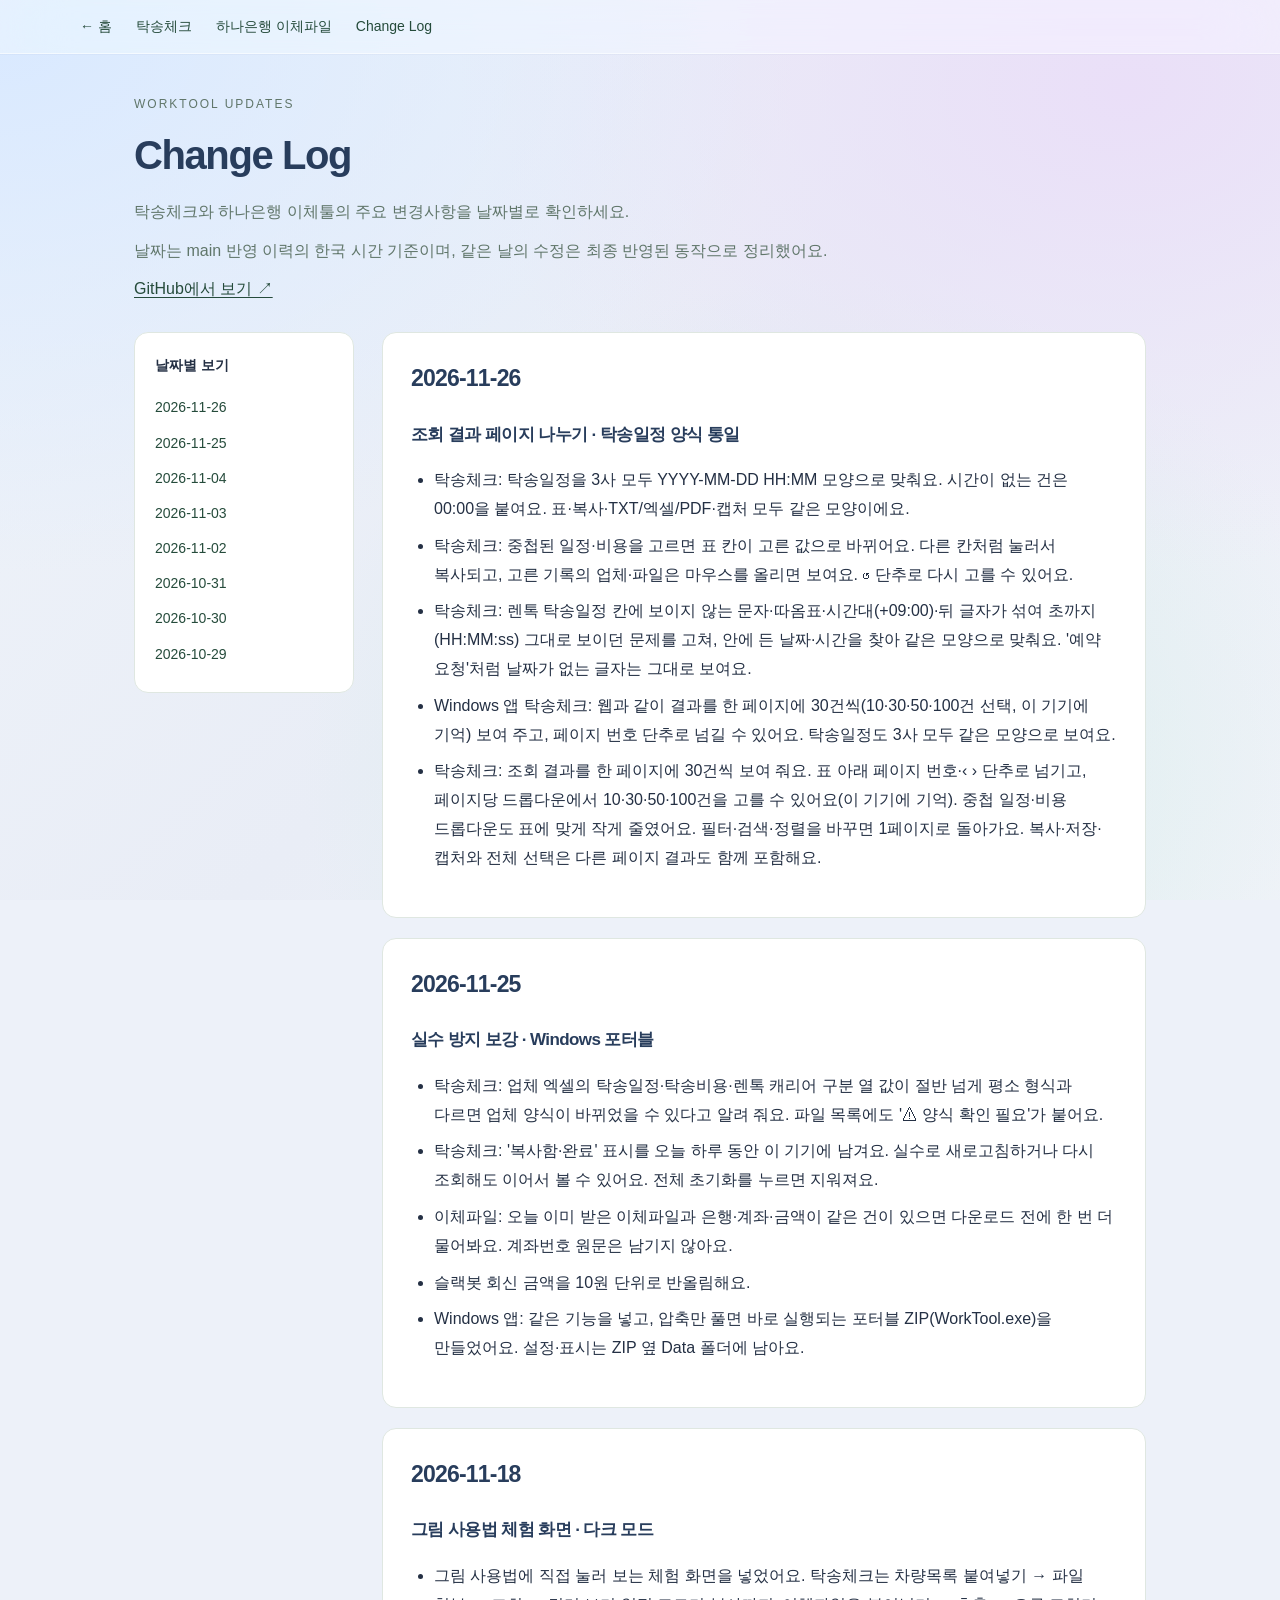
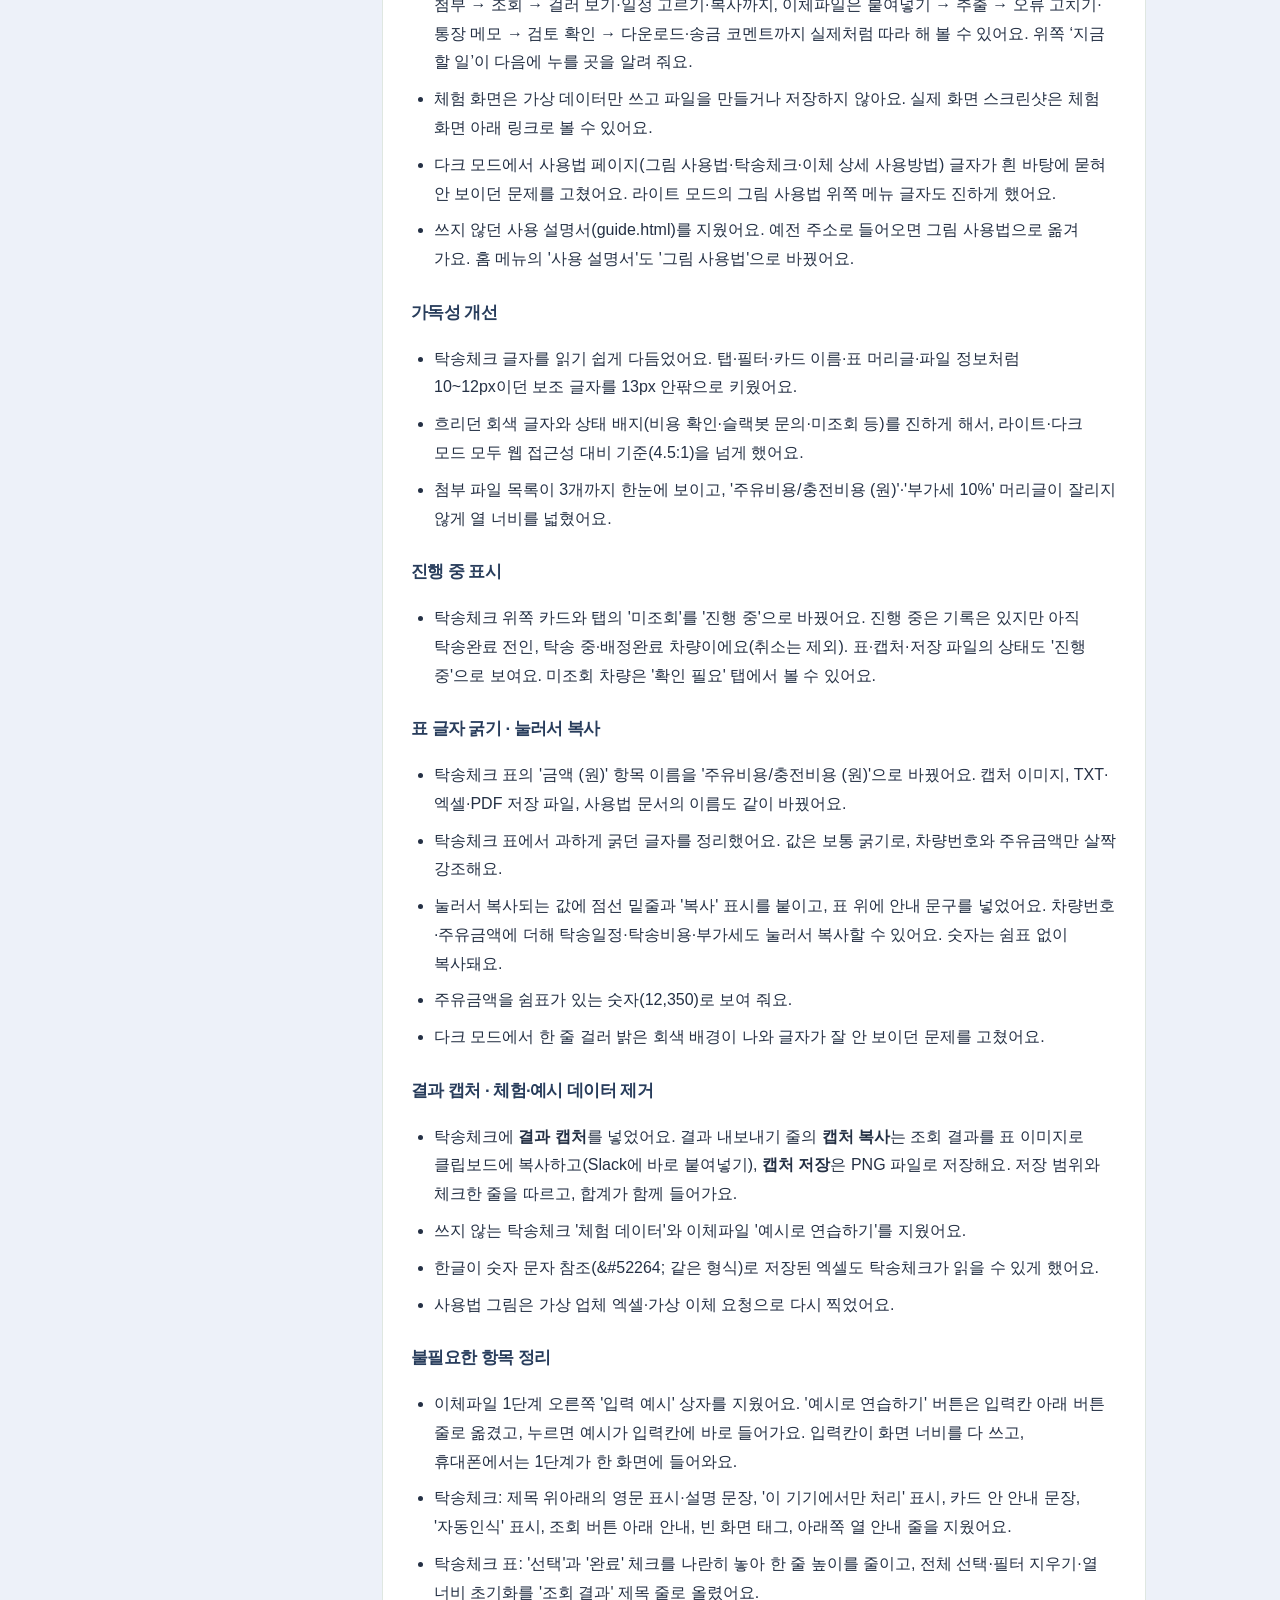
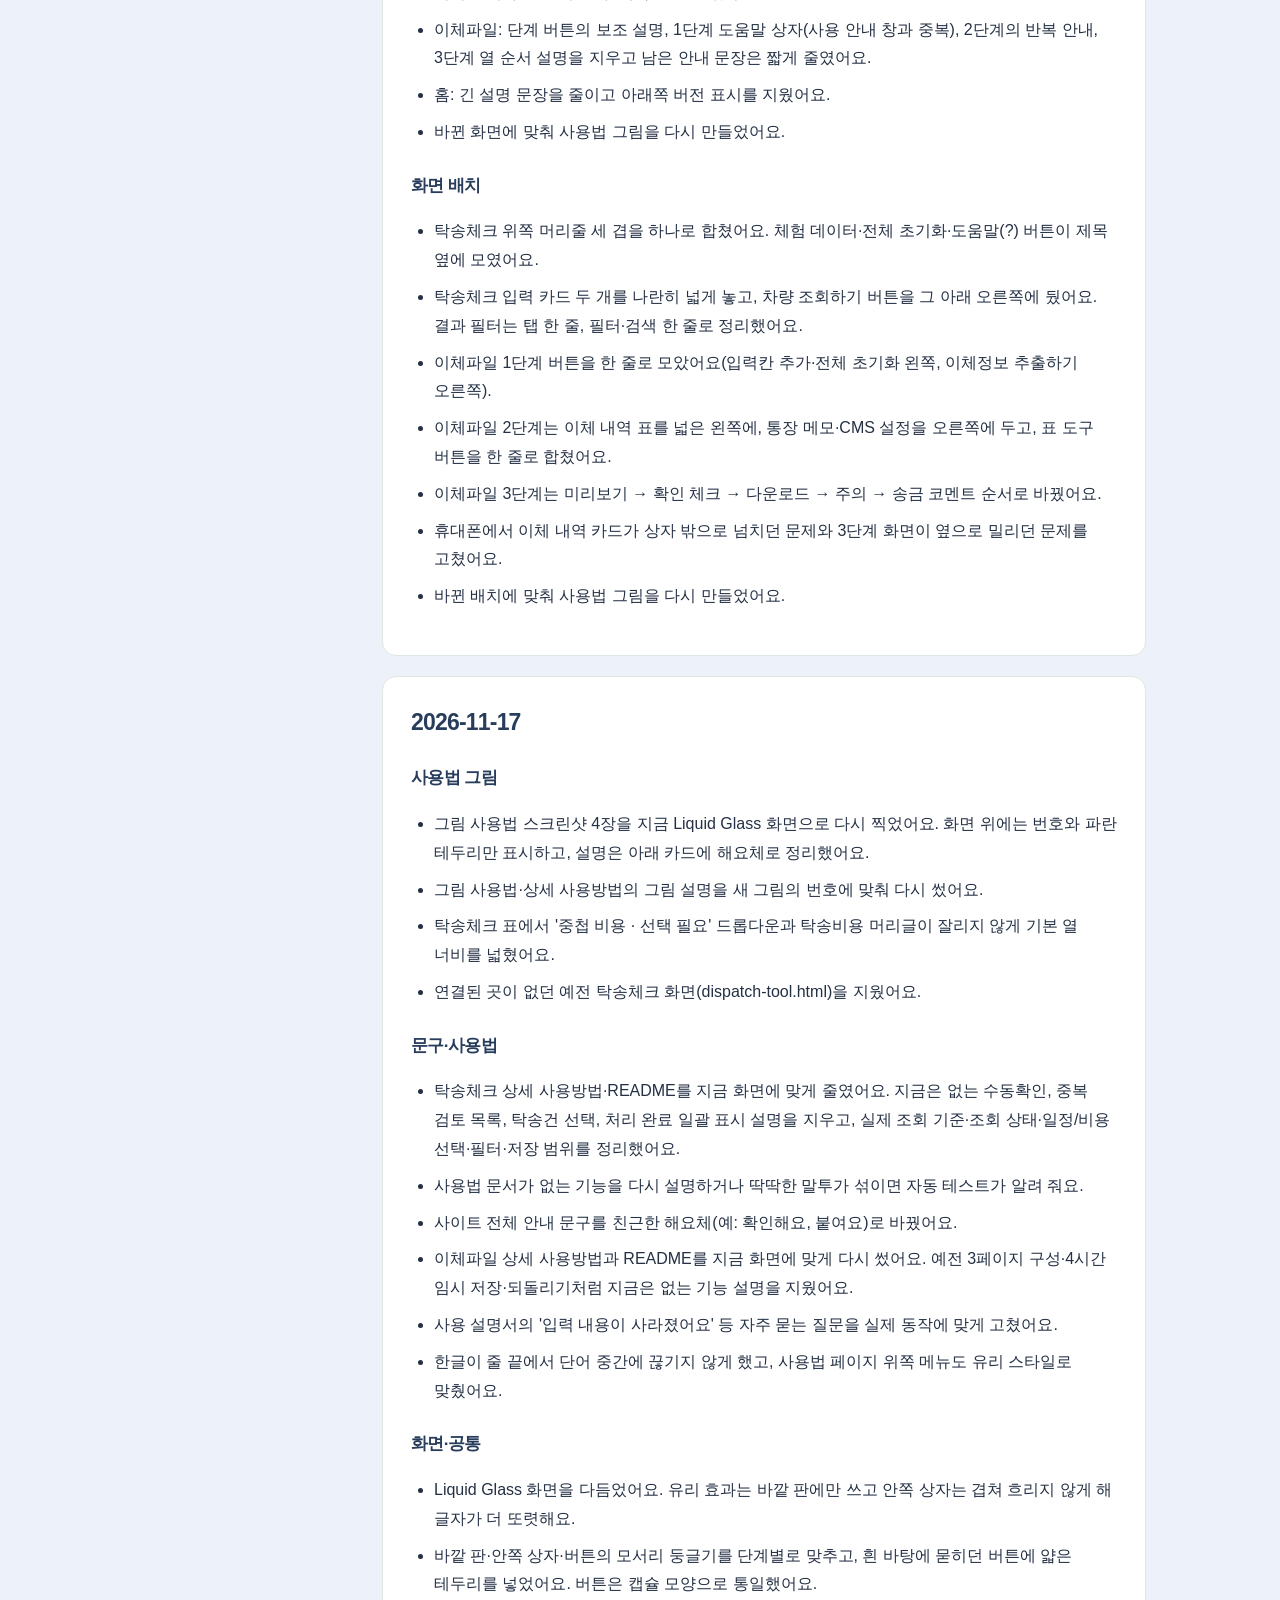
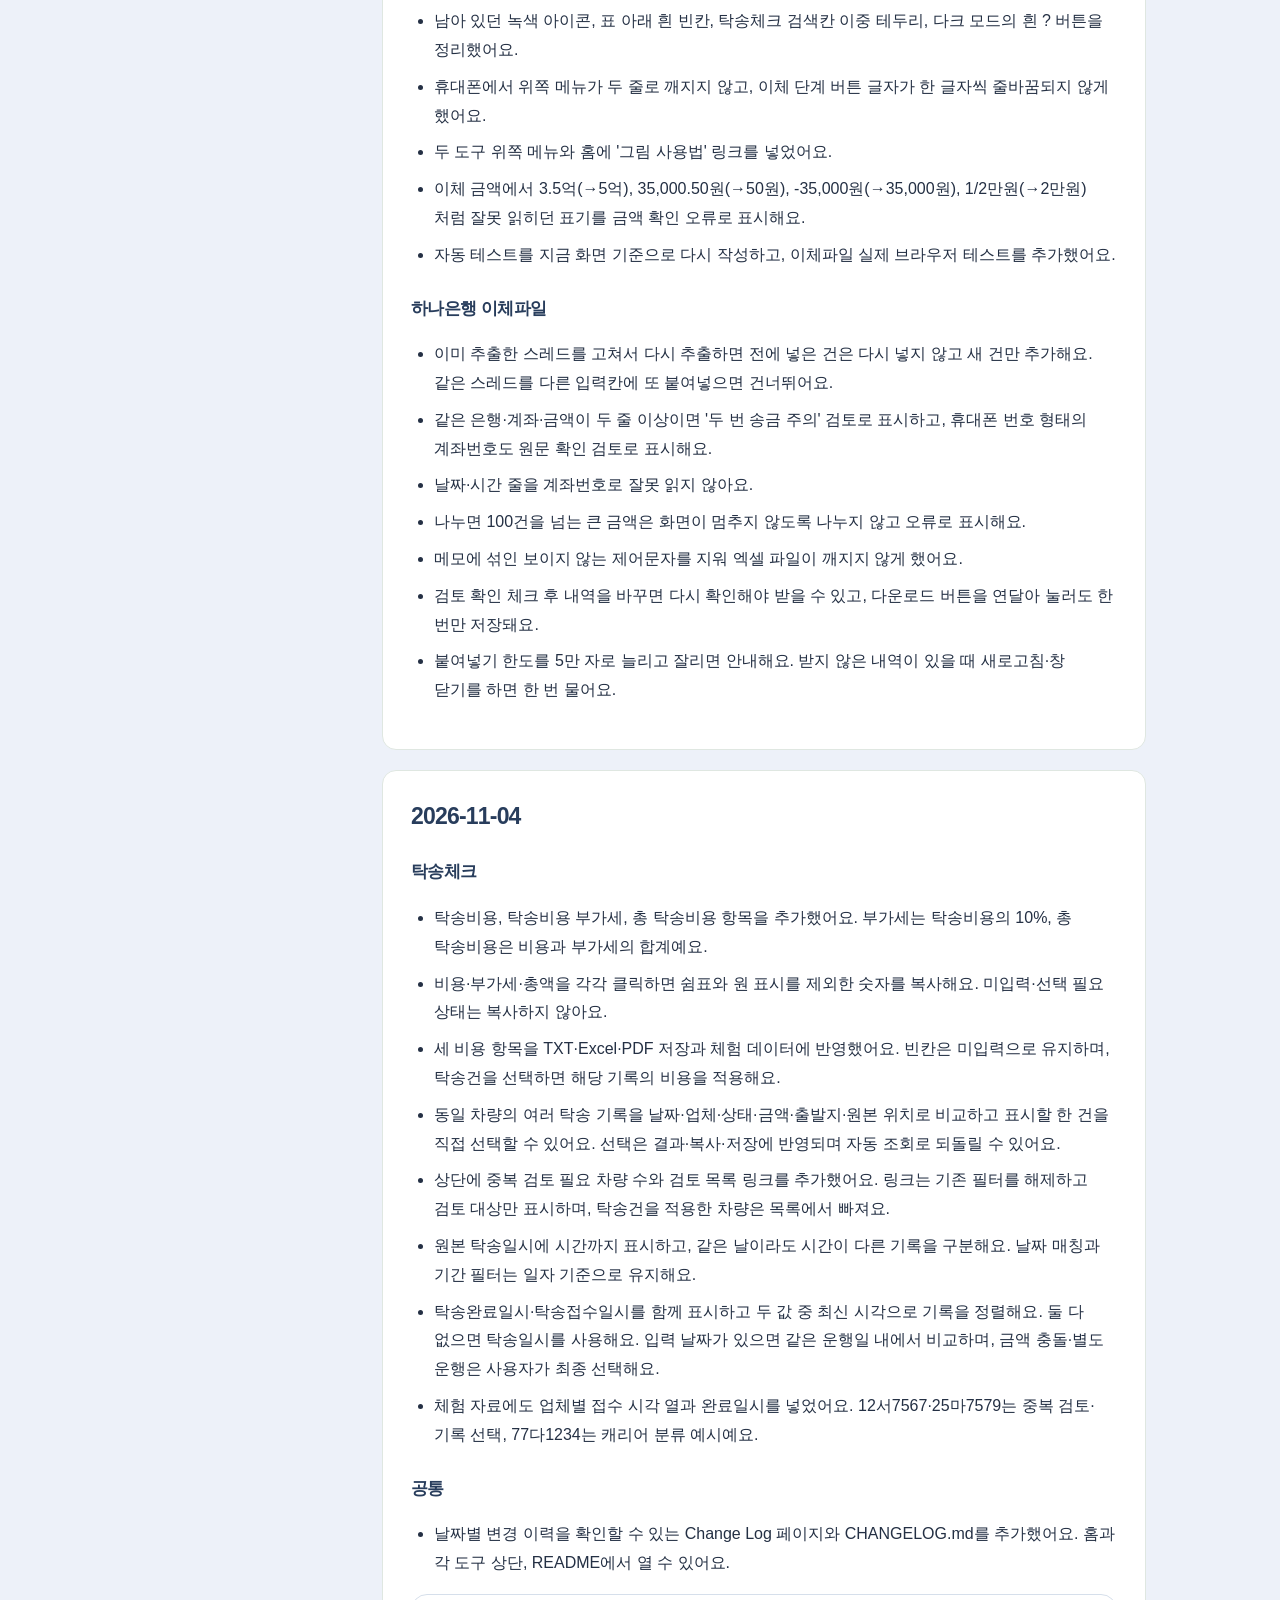
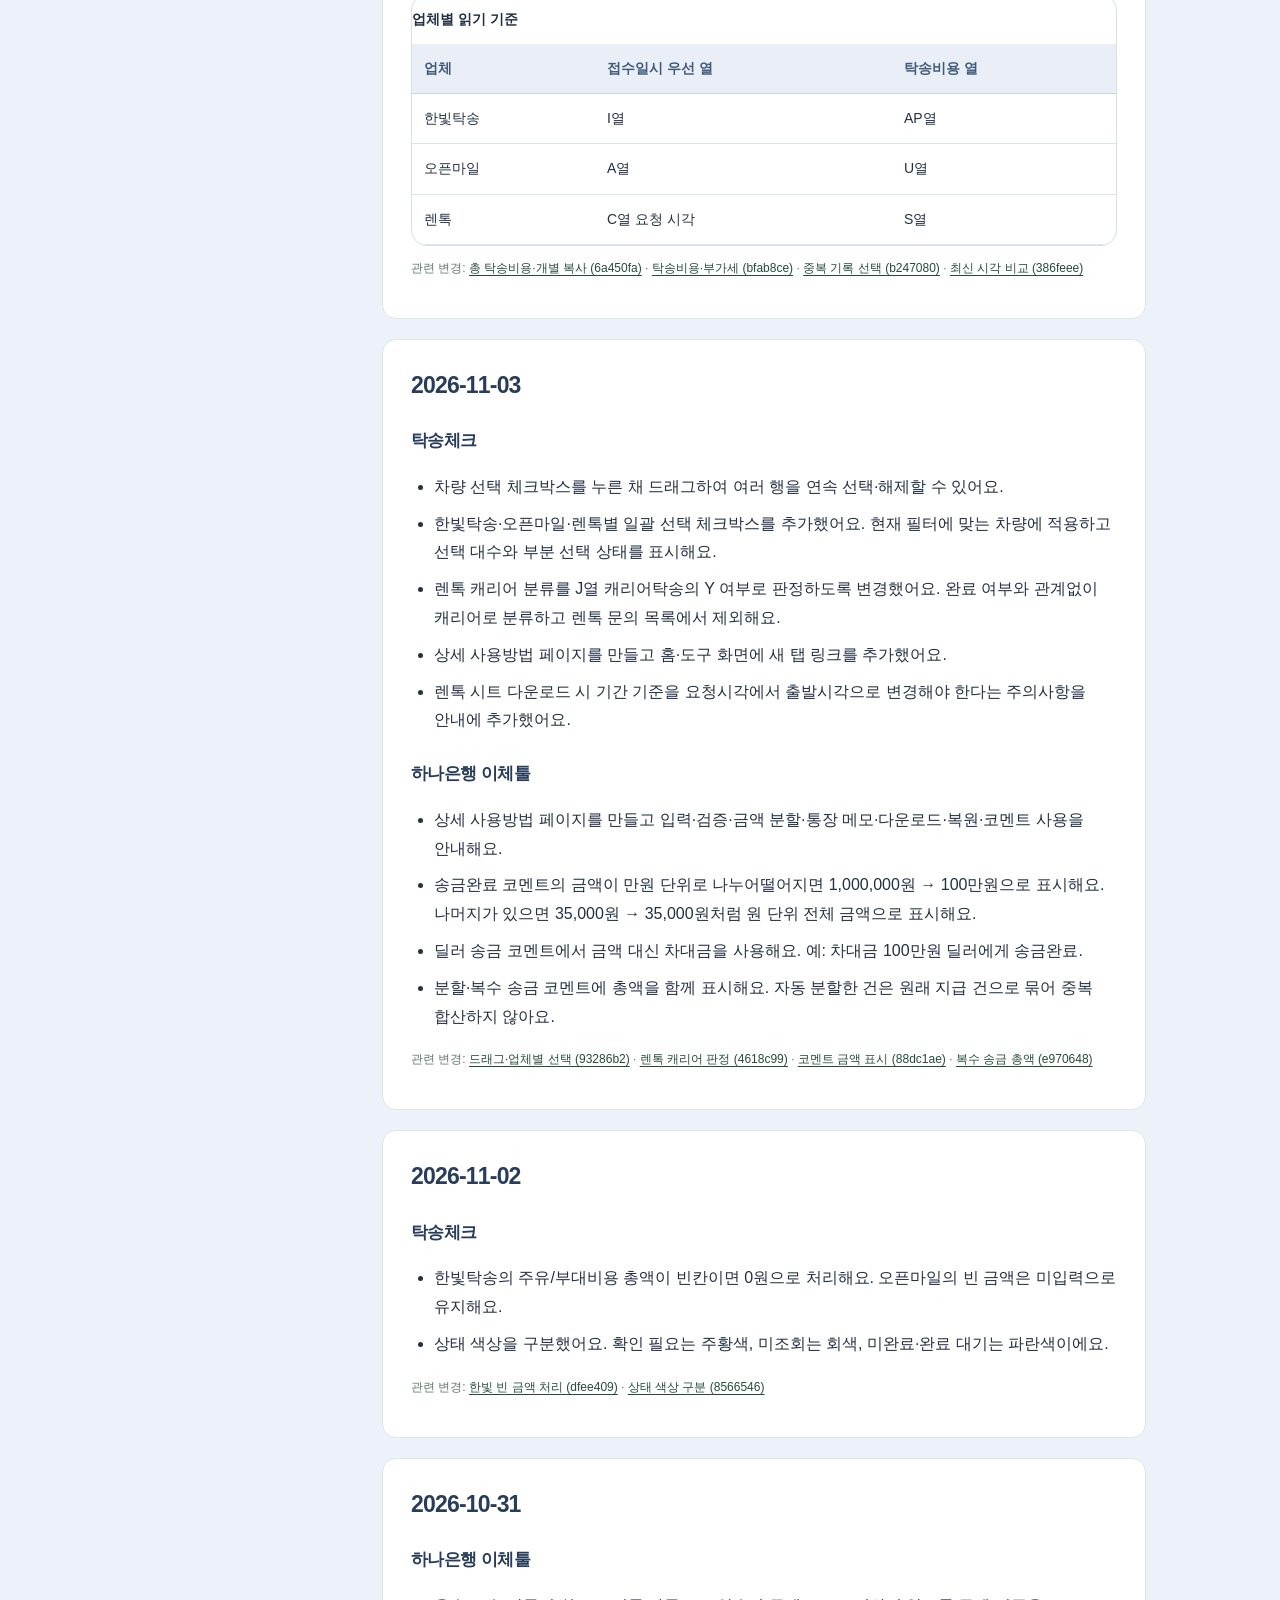
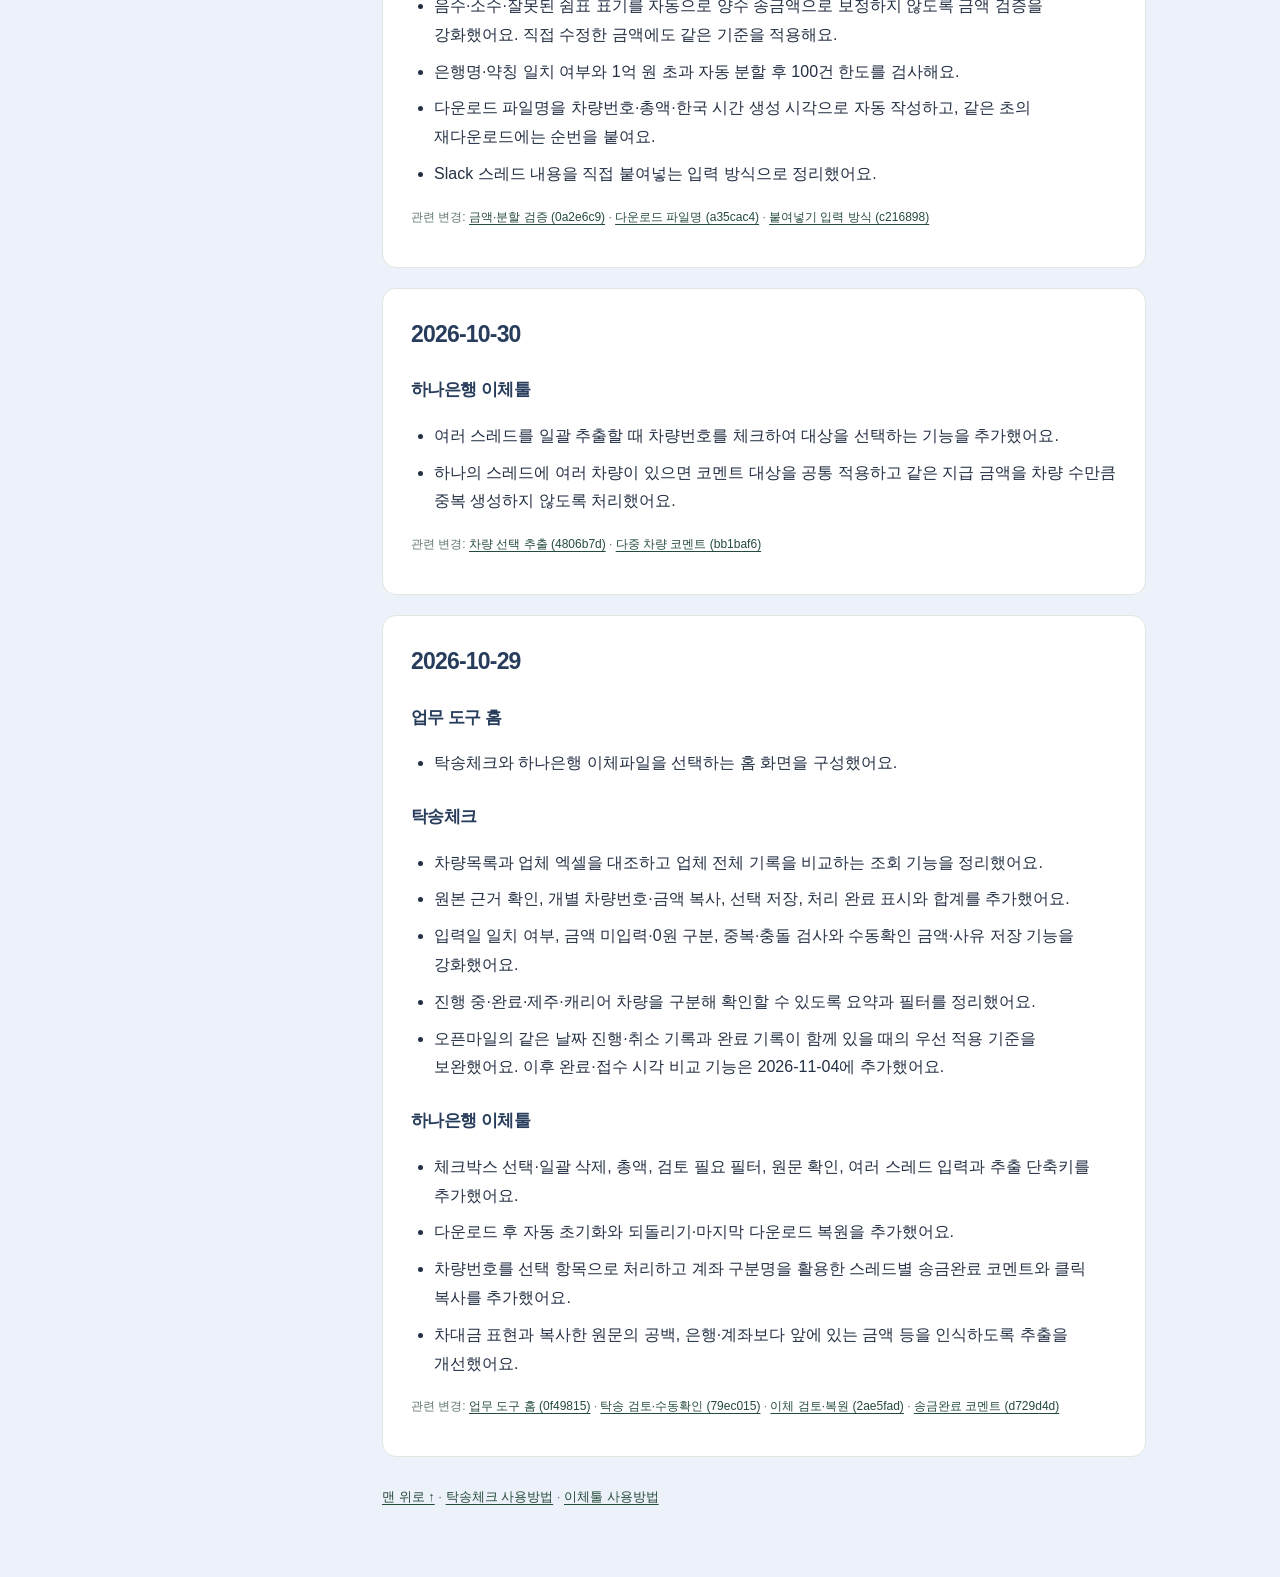
==== commit 374b6de3: "Show the chosen value in overlapping schedule/fee cells After picking an overlapping record the cell" ====
--- a/changelog.html
+++ b/changelog.html
@@ -3,4 +3,4 @@
 :root{font-family:-apple-system,BlinkMacSystemFont,"Segoe UI","Malgun Gothic",sans-serif;color:#253e35;background:#f5f7f5;line-height:1.8}*{box-sizing:border-box}body{margin:0}a{color:#254b3b;text-underline-offset:4px}a:hover{text-decoration-thickness:2px}a:focus-visible,summary:focus-visible{outline:3px solid #397956;outline-offset:4px}nav{display:flex;flex-wrap:wrap;gap:12px 24px;padding:14px max(20px,calc((100vw - 1120px)/2));background:#fff;border-bottom:1px solid #dfe7e1;font-size:14px}nav a{text-decoration:none}main{max-width:1120px;margin:auto;padding:44px 24px 64px}.eyebrow{font-size:12px;letter-spacing:2px;color:#60766a}h1{font-size:clamp(28px,5vw,40px);line-height:1.35;letter-spacing:-1px;margin:12px 0 16px}h2{font-size:23px;line-height:1.5;margin:0 0 18px}h3{font-size:17px;margin:24px 0 8px}p{margin:10px 0}header>p{color:#60766a;max-width:740px}.button{display:inline-block;background:#254b3b;color:#fff;border-radius:9px;padding:10px 18px;text-decoration:none;margin:12px 0}.layout{display:grid;grid-template-columns:220px minmax(0,1fr);gap:28px;margin-top:28px}.toc{align-self:start;position:sticky;top:20px;background:#fff;border:1px solid #dfe7e1;border-radius:14px;padding:20px;font-size:14px}.toc strong{display:block;margin-bottom:12px}.toc a{display:block;padding:5px 0;text-decoration:none}.content{min-width:0}section{background:#fff;border:1px solid #dfe7e1;border-radius:14px;padding:28px;margin-bottom:20px;scroll-margin-top:20px}li{margin:8px 0}ol,ul{padding-left:23px}.note{background:#edf5ee;border-left:4px solid #397956;padding:12px 16px;border-radius:5px;margin:16px 0}.review-note{background:#fff4db;border-color:#a66a00}pre{background:#f5f7f5;border:1px solid #e0e8e2;padding:16px;border-radius:9px;overflow:auto;font-size:14px;line-height:1.8}code{font-family:ui-monospace,monospace}.tablewrap{overflow-x:auto}table{border-collapse:collapse;width:100%;font-size:14px}th,td{padding:12px;text-align:left;vertical-align:top;border-bottom:1px solid #e0e8e2}th{background:#f5f7f5;white-space:nowrap}.badge{display:inline-block;font-size:13px;font-weight:650;border-radius:5px;padding:3px 8px;white-space:nowrap}.needs{background:#fff4db;color:#8a5700}.missing{background:#eef1f4;color:#526171}.waiting{background:#e8f2ff;color:#245b9e}details{border-bottom:1px solid #e0e8e2;padding:14px 0}summary{cursor:pointer;font-weight:650}footer{font-size:13px;color:#60766a;margin-top:28px}@media(max-width:760px){main{padding:28px 16px 40px}.layout{grid-template-columns:1fr;gap:20px}.toc{position:static}.toc a{display:inline-block;margin-right:16px}section{padding:22px 18px}th,td{padding:10px 8px}}@media print{nav,.toc,.button{display:none}.layout{display:block}main{max-width:none;padding:0}section{break-inside:avoid;border:0;padding:15px 0}body{background:#fff}details{break-inside:avoid}}
  .commits{font-size:12px;color:#60766a;line-height:2;overflow-wrap:anywhere}caption{text-align:left;font-weight:650;padding:12px 0}h2 time{font-variant-numeric:tabular-nums}</style><link rel="stylesheet" href="./assets/mac-glass.css?v=20261118-4">
 <script src="./assets/theme.js?v=20261116-1"></script>
-</head><body class="mac-ui" data-page="changelog"><nav aria-label="기능 이동"><a href="./index.html">← 홈</a><a href="./dispatch.html">탁송체크</a><a href="./transfer.html">하나은행 이체파일</a><a href="./changelog.html" aria-current="page">Change Log</a></nav><main id="top"><header><div class="eyebrow">WORKTOOL UPDATES</div><h1>Change Log</h1><p>탁송체크와 하나은행 이체툴의 주요 변경사항을 날짜별로 확인하세요.</p><p>날짜는 main 반영 이력의 한국 시간 기준이며, 같은 날의 수정은 최종 반영된 동작으로 정리했어요.</p><a href="https://github.com/chowonki/WorkTool/blob/main/CHANGELOG.md" target="_blank" rel="noopener">GitHub에서 보기 ↗</a></header><div class="layout"><aside class="toc" aria-label="변경 날짜"><strong>날짜별 보기</strong><a href="#date-2026-11-26">2026-11-26</a><a href="#date-2026-11-25">2026-11-25</a><a href="#date-2026-11-04">2026-11-04</a><a href="#date-2026-11-03">2026-11-03</a><a href="#date-2026-11-02">2026-11-02</a><a href="#date-2026-10-31">2026-10-31</a><a href="#date-2026-10-30">2026-10-30</a><a href="#date-2026-10-29">2026-10-29</a></aside><div class="content"><section id="date-2026-11-26"><h2><time datetime="2026-11-26">2026-11-26</time></h2><h3>조회 결과 페이지 나누기 · 탁송일정 양식 통일</h3><ul><li>탁송체크: 탁송일정을 3사 모두 YYYY-MM-DD HH:MM 모양으로 맞춰요. 시간이 없는 건은 00:00을 붙여요. 표·복사·TXT/엑셀/PDF·캡처 모두 같은 모양이에요.</li><li>탁송체크: 렌톡 탁송일정 칸에 보이지 않는 문자·따옴표·시간대(+09:00)·뒤 글자가 섞여 초까지(HH:MM:ss) 그대로 보이던 문제를 고쳐, 안에 든 날짜·시간을 찾아 같은 모양으로 맞춰요. '예약 요청'처럼 날짜가 없는 글자는 그대로 보여요.</li><li>Windows 앱 탁송체크: 웹과 같이 결과를 한 페이지에 30건씩(10·30·50·100건 선택, 이 기기에 기억) 보여 주고, 페이지 번호 단추로 넘길 수 있어요. 탁송일정도 3사 모두 같은 모양으로 보여요.</li><li>탁송체크: 조회 결과를 한 페이지에 30건씩 보여 줘요. 표 아래 페이지 번호·‹ › 단추로 넘기고, 페이지당 드롭다운에서 10·30·50·100건을 고를 수 있어요(이 기기에 기억). 중첩 일정·비용 드롭다운도 표에 맞게 작게 줄였어요. 필터·검색·정렬을 바꾸면 1페이지로 돌아가요. 복사·저장·캡처와 전체 선택은 다른 페이지 결과도 함께 포함해요.</li></ul></section><section id="date-2026-11-25"><h2><time datetime="2026-11-25">2026-11-25</time></h2><h3>실수 방지 보강 · Windows 포터블</h3><ul><li>탁송체크: 업체 엑셀의 탁송일정·탁송비용·렌톡 캐리어 구분 열 값이 절반 넘게 평소 형식과 다르면 업체 양식이 바뀌었을 수 있다고 알려 줘요. 파일 목록에도 '⚠ 양식 확인 필요'가 붙어요.</li><li>탁송체크: '복사함·완료' 표시를 오늘 하루 동안 이 기기에 남겨요. 실수로 새로고침하거나 다시 조회해도 이어서 볼 수 있어요. 전체 초기화를 누르면 지워져요.</li><li>이체파일: 오늘 이미 받은 이체파일과 은행·계좌·금액이 같은 건이 있으면 다운로드 전에 한 번 더 물어봐요. 계좌번호 원문은 남기지 않아요.</li><li>슬랙봇 회신 금액을 10원 단위로 반올림해요.</li><li>Windows 앱: 같은 기능을 넣고, 압축만 풀면 바로 실행되는 포터블 ZIP(WorkTool.exe)을 만들었어요. 설정·표시는 ZIP 옆 Data 폴더에 남아요.</li></ul></section><section id="date-2026-11-18"><h2><time datetime="2026-11-18">2026-11-18</time></h2><h3>그림 사용법 체험 화면 · 다크 모드</h3><ul><li>그림 사용법에 직접 눌러 보는 체험 화면을 넣었어요. 탁송체크는 차량목록 붙여넣기 → 파일 첨부 → 조회 → 걸러 보기·일정 고르기·복사까지, 이체파일은 붙여넣기 → 추출 → 오류 고치기·통장 메모 → 검토 확인 → 다운로드·송금 코멘트까지 실제처럼 따라 해 볼 수 있어요. 위쪽 ‘지금 할 일’이 다음에 누를 곳을 알려 줘요.</li><li>체험 화면은 가상 데이터만 쓰고 파일을 만들거나 저장하지 않아요. 실제 화면 스크린샷은 체험 화면 아래 링크로 볼 수 있어요.</li><li>다크 모드에서 사용법 페이지(그림 사용법·탁송체크·이체 상세 사용방법) 글자가 흰 바탕에 묻혀 안 보이던 문제를 고쳤어요. 라이트 모드의 그림 사용법 위쪽 메뉴 글자도 진하게 했어요.</li><li>쓰지 않던 사용 설명서(guide.html)를 지웠어요. 예전 주소로 들어오면 그림 사용법으로 옮겨 가요. 홈 메뉴의 '사용 설명서'도 '그림 사용법'으로 바꿨어요.</li></ul><h3>가독성 개선</h3><ul><li>탁송체크 글자를 읽기 쉽게 다듬었어요. 탭·필터·카드 이름·표 머리글·파일 정보처럼 10~12px이던 보조 글자를 13px 안팎으로 키웠어요.</li><li>흐리던 회색 글자와 상태 배지(비용 확인·슬랙봇 문의·미조회 등)를 진하게 해서, 라이트·다크 모드 모두 웹 접근성 대비 기준(4.5:1)을 넘게 했어요.</li><li>첨부 파일 목록이 3개까지 한눈에 보이고, '주유비용/충전비용 (원)'·'부가세 10%' 머리글이 잘리지 않게 열 너비를 넓혔어요.</li></ul><h3>진행 중 표시</h3><ul><li>탁송체크 위쪽 카드와 탭의 '미조회'를 '진행 중'으로 바꿨어요. 진행 중은 기록은 있지만 아직 탁송완료 전인, 탁송 중·배정완료 차량이에요(취소는 제외). 표·캡처·저장 파일의 상태도 '진행 중'으로 보여요. 미조회 차량은 '확인 필요' 탭에서 볼 수 있어요.</li></ul><h3>표 글자 굵기 · 눌러서 복사</h3><ul><li>탁송체크 표의 '금액 (원)' 항목 이름을 '주유비용/충전비용 (원)'으로 바꿨어요. 캡처 이미지, TXT·엑셀·PDF 저장 파일, 사용법 문서의 이름도 같이 바꿨어요.</li><li>탁송체크 표에서 과하게 굵던 글자를 정리했어요. 값은 보통 굵기로, 차량번호와 주유금액만 살짝 강조해요.</li><li>눌러서 복사되는 값에 점선 밑줄과 '복사' 표시를 붙이고, 표 위에 안내 문구를 넣었어요. 차량번호·주유금액에 더해 탁송일정·탁송비용·부가세도 눌러서 복사할 수 있어요. 숫자는 쉼표 없이 복사돼요.</li><li>주유금액을 쉼표가 있는 숫자(12,350)로 보여 줘요.</li><li>다크 모드에서 한 줄 걸러 밝은 회색 배경이 나와 글자가 잘 안 보이던 문제를 고쳤어요.</li></ul><h3>결과 캡처 · 체험·예시 데이터 제거</h3><ul><li>탁송체크에 <b>결과 캡처</b>를 넣었어요. 결과 내보내기 줄의 <b>캡처 복사</b>는 조회 결과를 표 이미지로 클립보드에 복사하고(Slack에 바로 붙여넣기), <b>캡처 저장</b>은 PNG 파일로 저장해요. 저장 범위와 체크한 줄을 따르고, 합계가 함께 들어가요.</li><li>쓰지 않는 탁송체크 '체험 데이터'와 이체파일 '예시로 연습하기'를 지웠어요.</li><li>한글이 숫자 문자 참조(&amp;#52264; 같은 형식)로 저장된 엑셀도 탁송체크가 읽을 수 있게 했어요.</li><li>사용법 그림은 가상 업체 엑셀·가상 이체 요청으로 다시 찍었어요.</li></ul><h3>불필요한 항목 정리</h3><ul><li>이체파일 1단계 오른쪽 '입력 예시' 상자를 지웠어요. '예시로 연습하기' 버튼은 입력칸 아래 버튼 줄로 옮겼고, 누르면 예시가 입력칸에 바로 들어가요. 입력칸이 화면 너비를 다 쓰고, 휴대폰에서는 1단계가 한 화면에 들어와요.</li><li>탁송체크: 제목 위아래의 영문 표시·설명 문장, '이 기기에서만 처리' 표시, 카드 안 안내 문장, '자동인식' 표시, 조회 버튼 아래 안내, 빈 화면 태그, 아래쪽 열 안내 줄을 지웠어요.</li><li>탁송체크 표: '선택'과 '완료' 체크를 나란히 놓아 한 줄 높이를 줄이고, 전체 선택·필터 지우기·열 너비 초기화를 '조회 결과' 제목 줄로 올렸어요.</li><li>이체파일: 단계 버튼의 보조 설명, 1단계 도움말 상자(사용 안내 창과 중복), 2단계의 반복 안내, 3단계 열 순서 설명을 지우고 남은 안내 문장은 짧게 줄였어요.</li><li>홈: 긴 설명 문장을 줄이고 아래쪽 버전 표시를 지웠어요.</li><li>바뀐 화면에 맞춰 사용법 그림을 다시 만들었어요.</li></ul><h3>화면 배치</h3><ul><li>탁송체크 위쪽 머리줄 세 겹을 하나로 합쳤어요. 체험 데이터·전체 초기화·도움말(?) 버튼이 제목 옆에 모였어요.</li><li>탁송체크 입력 카드 두 개를 나란히 넓게 놓고, 차량 조회하기 버튼을 그 아래 오른쪽에 뒀어요. 결과 필터는 탭 한 줄, 필터·검색 한 줄로 정리했어요.</li><li>이체파일 1단계 버튼을 한 줄로 모았어요(입력칸 추가·전체 초기화 왼쪽, 이체정보 추출하기 오른쪽).</li><li>이체파일 2단계는 이체 내역 표를 넓은 왼쪽에, 통장 메모·CMS 설정을 오른쪽에 두고, 표 도구 버튼을 한 줄로 합쳤어요.</li><li>이체파일 3단계는 미리보기 → 확인 체크 → 다운로드 → 주의 → 송금 코멘트 순서로 바꿨어요.</li><li>휴대폰에서 이체 내역 카드가 상자 밖으로 넘치던 문제와 3단계 화면이 옆으로 밀리던 문제를 고쳤어요.</li><li>바뀐 배치에 맞춰 사용법 그림을 다시 만들었어요.</li></ul></section><section id="date-2026-11-17"><h2><time datetime="2026-11-17">2026-11-17</time></h2><h3>사용법 그림</h3><ul><li>그림 사용법 스크린샷 4장을 지금 Liquid Glass 화면으로 다시 찍었어요. 화면 위에는 번호와 파란 테두리만 표시하고, 설명은 아래 카드에 해요체로 정리했어요.</li><li>그림 사용법·상세 사용방법의 그림 설명을 새 그림의 번호에 맞춰 다시 썼어요.</li><li>탁송체크 표에서 '중첩 비용 · 선택 필요' 드롭다운과 탁송비용 머리글이 잘리지 않게 기본 열 너비를 넓혔어요.</li><li>연결된 곳이 없던 예전 탁송체크 화면(dispatch-tool.html)을 지웠어요.</li></ul><h3>문구·사용법</h3><ul><li>탁송체크 상세 사용방법·README를 지금 화면에 맞게 줄였어요. 지금은 없는 수동확인, 중복 검토 목록, 탁송건 선택, 처리 완료 일괄 표시 설명을 지우고, 실제 조회 기준·조회 상태·일정/비용 선택·필터·저장 범위를 정리했어요.</li><li>사용법 문서가 없는 기능을 다시 설명하거나 딱딱한 말투가 섞이면 자동 테스트가 알려 줘요.</li><li>사이트 전체 안내 문구를 친근한 해요체(예: 확인해요, 붙여요)로 바꿨어요.</li><li>이체파일 상세 사용방법과 README를 지금 화면에 맞게 다시 썼어요. 예전 3페이지 구성·4시간 임시 저장·되돌리기처럼 지금은 없는 기능 설명을 지웠어요.</li><li>사용 설명서의 '입력 내용이 사라졌어요' 등 자주 묻는 질문을 실제 동작에 맞게 고쳤어요.</li><li>한글이 줄 끝에서 단어 중간에 끊기지 않게 했고, 사용법 페이지 위쪽 메뉴도 유리 스타일로 맞췄어요.</li></ul><h3>화면·공통</h3><ul><li>Liquid Glass 화면을 다듬었어요. 유리 효과는 바깥 판에만 쓰고 안쪽 상자는 겹쳐 흐리지 않게 해 글자가 더 또렷해요.</li><li>바깥 판·안쪽 상자·버튼의 모서리 둥글기를 단계별로 맞추고, 흰 바탕에 묻히던 버튼에 얇은 테두리를 넣었어요. 버튼은 캡슐 모양으로 통일했어요.</li><li>남아 있던 녹색 아이콘, 표 아래 흰 빈칸, 탁송체크 검색칸 이중 테두리, 다크 모드의 흰 ? 버튼을 정리했어요.</li><li>휴대폰에서 위쪽 메뉴가 두 줄로 깨지지 않고, 이체 단계 버튼 글자가 한 글자씩 줄바꿈되지 않게 했어요.</li><li>두 도구 위쪽 메뉴와 홈에 '그림 사용법' 링크를 넣었어요.</li><li>이체 금액에서 3.5억(→5억), 35,000.50원(→50원), -35,000원(→35,000원), 1/2만원(→2만원)처럼 잘못 읽히던 표기를 금액 확인 오류로 표시해요.</li><li>자동 테스트를 지금 화면 기준으로 다시 작성하고, 이체파일 실제 브라우저 테스트를 추가했어요.</li></ul><h3>하나은행 이체파일</h3><ul><li>이미 추출한 스레드를 고쳐서 다시 추출하면 전에 넣은 건은 다시 넣지 않고 새 건만 추가해요. 같은 스레드를 다른 입력칸에 또 붙여넣으면 건너뛰어요.</li><li>같은 은행·계좌·금액이 두 줄 이상이면 '두 번 송금 주의' 검토로 표시하고, 휴대폰 번호 형태의 계좌번호도 원문 확인 검토로 표시해요.</li><li>날짜·시간 줄을 계좌번호로 잘못 읽지 않아요.</li><li>나누면 100건을 넘는 큰 금액은 화면이 멈추지 않도록 나누지 않고 오류로 표시해요.</li><li>메모에 섞인 보이지 않는 제어문자를 지워 엑셀 파일이 깨지지 않게 했어요.</li><li>검토 확인 체크 후 내역을 바꾸면 다시 확인해야 받을 수 있고, 다운로드 버튼을 연달아 눌러도 한 번만 저장돼요.</li><li>붙여넣기 한도를 5만 자로 늘리고 잘리면 안내해요. 받지 않은 내역이 있을 때 새로고침·창 닫기를 하면 한 번 물어요.</li></ul></section><section id="date-2026-11-04"><h2><time datetime="2026-11-04">2026-11-04</time></h2><h3>탁송체크</h3><ul><li>탁송비용, 탁송비용 부가세, 총 탁송비용 항목을 추가했어요. 부가세는 탁송비용의 10%, 총 탁송비용은 비용과 부가세의 합계예요.</li><li>비용·부가세·총액을 각각 클릭하면 쉼표와 원 표시를 제외한 숫자를 복사해요. 미입력·선택 필요 상태는 복사하지 않아요.</li><li>세 비용 항목을 TXT·Excel·PDF 저장과 체험 데이터에 반영했어요. 빈칸은 미입력으로 유지하며, 탁송건을 선택하면 해당 기록의 비용을 적용해요.</li><li>동일 차량의 여러 탁송 기록을 날짜·업체·상태·금액·출발지·원본 위치로 비교하고 표시할 한 건을 직접 선택할 수 있어요. 선택은 결과·복사·저장에 반영되며 자동 조회로 되돌릴 수 있어요.</li><li>상단에 중복 검토 필요 차량 수와 검토 목록 링크를 추가했어요. 링크는 기존 필터를 해제하고 검토 대상만 표시하며, 탁송건을 적용한 차량은 목록에서 빠져요.</li><li>원본 탁송일시에 시간까지 표시하고, 같은 날이라도 시간이 다른 기록을 구분해요. 날짜 매칭과 기간 필터는 일자 기준으로 유지해요.</li><li>탁송완료일시·탁송접수일시를 함께 표시하고 두 값 중 최신 시각으로 기록을 정렬해요. 둘 다 없으면 탁송일시를 사용해요. 입력 날짜가 있으면 같은 운행일 내에서 비교하며, 금액 충돌·별도 운행은 사용자가 최종 선택해요.</li><li>체험 자료에도 업체별 접수 시각 열과 완료일시를 넣었어요. 12서7567·25마7579는 중복 검토·기록 선택, 77다1234는 캐리어 분류 예시예요.</li></ul><h3>공통</h3><ul><li>날짜별 변경 이력을 확인할 수 있는 Change Log 페이지와 CHANGELOG.md를 추가했어요. 홈과 각 도구 상단, README에서 열 수 있어요.</li></ul><div class="tablewrap"><table><caption>업체별 읽기 기준</caption><thead><tr><th scope="col">업체</th><th scope="col">접수일시 우선 열</th><th scope="col">탁송비용 열</th></tr></thead><tbody><tr><td>한빛탁송</td><td>I열</td><td>AP열</td></tr><tr><td>오픈마일</td><td>A열</td><td>U열</td></tr><tr><td>렌톡</td><td>C열 요청 시각</td><td>S열</td></tr></tbody></table></div><p class="commits">관련 변경: <a href="https://github.com/chowonki/WorkTool/commit/6a450fa" target="_blank" rel="noopener">총 탁송비용·개별 복사 (6a450fa)</a> · <a href="https://github.com/chowonki/WorkTool/commit/bfab8ce" target="_blank" rel="noopener">탁송비용·부가세 (bfab8ce)</a> · <a href="https://github.com/chowonki/WorkTool/commit/b247080" target="_blank" rel="noopener">중복 기록 선택 (b247080)</a> · <a href="https://github.com/chowonki/WorkTool/commit/386feee" target="_blank" rel="noopener">최신 시각 비교 (386feee)</a></p></section><section id="date-2026-11-03"><h2><time datetime="2026-11-03">2026-11-03</time></h2><h3>탁송체크</h3><ul><li>차량 선택 체크박스를 누른 채 드래그하여 여러 행을 연속 선택·해제할 수 있어요.</li><li>한빛탁송·오픈마일·렌톡별 일괄 선택 체크박스를 추가했어요. 현재 필터에 맞는 차량에 적용하고 선택 대수와 부분 선택 상태를 표시해요.</li><li>렌톡 캐리어 분류를 J열 캐리어탁송의 Y 여부로 판정하도록 변경했어요. 완료 여부와 관계없이 캐리어로 분류하고 렌톡 문의 목록에서 제외해요.</li><li>상세 사용방법 페이지를 만들고 홈·도구 화면에 새 탭 링크를 추가했어요.</li><li>렌톡 시트 다운로드 시 기간 기준을 요청시각에서 출발시각으로 변경해야 한다는 주의사항을 안내에 추가했어요.</li></ul><h3>하나은행 이체툴</h3><ul><li>상세 사용방법 페이지를 만들고 입력·검증·금액 분할·통장 메모·다운로드·복원·코멘트 사용을 안내해요.</li><li>송금완료 코멘트의 금액이 만원 단위로 나누어떨어지면 1,000,000원 → 100만원으로 표시해요. 나머지가 있으면 35,000원 → 35,000원처럼 원 단위 전체 금액으로 표시해요.</li><li>딜러 송금 코멘트에서 금액 대신 차대금을 사용해요. 예: 차대금 100만원 딜러에게 송금완료.</li><li>분할·복수 송금 코멘트에 총액을 함께 표시해요. 자동 분할한 건은 원래 지급 건으로 묶어 중복 합산하지 않아요.</li></ul><p class="commits">관련 변경: <a href="https://github.com/chowonki/WorkTool/commit/93286b2" target="_blank" rel="noopener">드래그·업체별 선택 (93286b2)</a> · <a href="https://github.com/chowonki/WorkTool/commit/4618c99" target="_blank" rel="noopener">렌톡 캐리어 판정 (4618c99)</a> · <a href="https://github.com/chowonki/WorkTool/commit/88dc1ae" target="_blank" rel="noopener">코멘트 금액 표시 (88dc1ae)</a> · <a href="https://github.com/chowonki/WorkTool/commit/e970648" target="_blank" rel="noopener">복수 송금 총액 (e970648)</a></p></section><section id="date-2026-11-02"><h2><time datetime="2026-11-02">2026-11-02</time></h2><h3>탁송체크</h3><ul><li>한빛탁송의 주유/부대비용 총액이 빈칸이면 0원으로 처리해요. 오픈마일의 빈 금액은 미입력으로 유지해요.</li><li>상태 색상을 구분했어요. 확인 필요는 주황색, 미조회는 회색, 미완료·완료 대기는 파란색이에요.</li></ul><p class="commits">관련 변경: <a href="https://github.com/chowonki/WorkTool/commit/dfee409" target="_blank" rel="noopener">한빛 빈 금액 처리 (dfee409)</a> · <a href="https://github.com/chowonki/WorkTool/commit/8566546" target="_blank" rel="noopener">상태 색상 구분 (8566546)</a></p></section><section id="date-2026-10-31"><h2><time datetime="2026-10-31">2026-10-31</time></h2><h3>하나은행 이체툴</h3><ul><li>음수·소수·잘못된 쉼표 표기를 자동으로 양수 송금액으로 보정하지 않도록 금액 검증을 강화했어요. 직접 수정한 금액에도 같은 기준을 적용해요.</li><li>은행명·약칭 일치 여부와 1억 원 초과 자동 분할 후 100건 한도를 검사해요.</li><li>다운로드 파일명을 차량번호·총액·한국 시간 생성 시각으로 자동 작성하고, 같은 초의 재다운로드에는 순번을 붙여요.</li><li>Slack 스레드 내용을 직접 붙여넣는 입력 방식으로 정리했어요.</li></ul><p class="commits">관련 변경: <a href="https://github.com/chowonki/WorkTool/commit/0a2e6c9" target="_blank" rel="noopener">금액·분할 검증 (0a2e6c9)</a> · <a href="https://github.com/chowonki/WorkTool/commit/a35cac4" target="_blank" rel="noopener">다운로드 파일명 (a35cac4)</a> · <a href="https://github.com/chowonki/WorkTool/commit/c216898" target="_blank" rel="noopener">붙여넣기 입력 방식 (c216898)</a></p></section><section id="date-2026-10-30"><h2><time datetime="2026-10-30">2026-10-30</time></h2><h3>하나은행 이체툴</h3><ul><li>여러 스레드를 일괄 추출할 때 차량번호를 체크하여 대상을 선택하는 기능을 추가했어요.</li><li>하나의 스레드에 여러 차량이 있으면 코멘트 대상을 공통 적용하고 같은 지급 금액을 차량 수만큼 중복 생성하지 않도록 처리했어요.</li></ul><p class="commits">관련 변경: <a href="https://github.com/chowonki/WorkTool/commit/4806b7d" target="_blank" rel="noopener">차량 선택 추출 (4806b7d)</a> · <a href="https://github.com/chowonki/WorkTool/commit/bb1baf6" target="_blank" rel="noopener">다중 차량 코멘트 (bb1baf6)</a></p></section><section id="date-2026-10-29"><h2><time datetime="2026-10-29">2026-10-29</time></h2><h3>업무 도구 홈</h3><ul><li>탁송체크와 하나은행 이체파일을 선택하는 홈 화면을 구성했어요.</li></ul><h3>탁송체크</h3><ul><li>차량목록과 업체 엑셀을 대조하고 업체 전체 기록을 비교하는 조회 기능을 정리했어요.</li><li>원본 근거 확인, 개별 차량번호·금액 복사, 선택 저장, 처리 완료 표시와 합계를 추가했어요.</li><li>입력일 일치 여부, 금액 미입력·0원 구분, 중복·충돌 검사와 수동확인 금액·사유 저장 기능을 강화했어요.</li><li>진행 중·완료·제주·캐리어 차량을 구분해 확인할 수 있도록 요약과 필터를 정리했어요.</li><li>오픈마일의 같은 날짜 진행·취소 기록과 완료 기록이 함께 있을 때의 우선 적용 기준을 보완했어요. 이후 완료·접수 시각 비교 기능은 2026-11-04에 추가했어요.</li></ul><h3>하나은행 이체툴</h3><ul><li>체크박스 선택·일괄 삭제, 총액, 검토 필요 필터, 원문 확인, 여러 스레드 입력과 추출 단축키를 추가했어요.</li><li>다운로드 후 자동 초기화와 되돌리기·마지막 다운로드 복원을 추가했어요.</li><li>차량번호를 선택 항목으로 처리하고 계좌 구분명을 활용한 스레드별 송금완료 코멘트와 클릭 복사를 추가했어요.</li><li>차대금 표현과 복사한 원문의 공백, 은행·계좌보다 앞에 있는 금액 등을 인식하도록 추출을 개선했어요.</li></ul><p class="commits">관련 변경: <a href="https://github.com/chowonki/WorkTool/commit/0f49815" target="_blank" rel="noopener">업무 도구 홈 (0f49815)</a> · <a href="https://github.com/chowonki/WorkTool/commit/79ec015" target="_blank" rel="noopener">탁송 검토·수동확인 (79ec015)</a> · <a href="https://github.com/chowonki/WorkTool/commit/2ae5fad" target="_blank" rel="noopener">이체 검토·복원 (2ae5fad)</a> · <a href="https://github.com/chowonki/WorkTool/commit/d729d4d" target="_blank" rel="noopener">송금완료 코멘트 (d729d4d)</a></p></section><footer><a href="#top">맨 위로 ↑</a> · <a href="./dispatch-guide.html">탁송체크 사용방법</a> · <a href="./transfer-guide.html">이체툴 사용방법</a></footer></div></div></main></body></html>
+</head><body class="mac-ui" data-page="changelog"><nav aria-label="기능 이동"><a href="./index.html">← 홈</a><a href="./dispatch.html">탁송체크</a><a href="./transfer.html">하나은행 이체파일</a><a href="./changelog.html" aria-current="page">Change Log</a></nav><main id="top"><header><div class="eyebrow">WORKTOOL UPDATES</div><h1>Change Log</h1><p>탁송체크와 하나은행 이체툴의 주요 변경사항을 날짜별로 확인하세요.</p><p>날짜는 main 반영 이력의 한국 시간 기준이며, 같은 날의 수정은 최종 반영된 동작으로 정리했어요.</p><a href="https://github.com/chowonki/WorkTool/blob/main/CHANGELOG.md" target="_blank" rel="noopener">GitHub에서 보기 ↗</a></header><div class="layout"><aside class="toc" aria-label="변경 날짜"><strong>날짜별 보기</strong><a href="#date-2026-11-26">2026-11-26</a><a href="#date-2026-11-25">2026-11-25</a><a href="#date-2026-11-04">2026-11-04</a><a href="#date-2026-11-03">2026-11-03</a><a href="#date-2026-11-02">2026-11-02</a><a href="#date-2026-10-31">2026-10-31</a><a href="#date-2026-10-30">2026-10-30</a><a href="#date-2026-10-29">2026-10-29</a></aside><div class="content"><section id="date-2026-11-26"><h2><time datetime="2026-11-26">2026-11-26</time></h2><h3>조회 결과 페이지 나누기 · 탁송일정 양식 통일</h3><ul><li>탁송체크: 탁송일정을 3사 모두 YYYY-MM-DD HH:MM 모양으로 맞춰요. 시간이 없는 건은 00:00을 붙여요. 표·복사·TXT/엑셀/PDF·캡처 모두 같은 모양이에요.</li><li>탁송체크: 중첩된 일정·비용을 고르면 표 칸이 고른 값으로 바뀌어요. 다른 칸처럼 눌러서 복사되고, 고른 기록의 업체·파일은 마우스를 올리면 보여요. ↺ 단추로 다시 고를 수 있어요.</li><li>탁송체크: 렌톡 탁송일정 칸에 보이지 않는 문자·따옴표·시간대(+09:00)·뒤 글자가 섞여 초까지(HH:MM:ss) 그대로 보이던 문제를 고쳐, 안에 든 날짜·시간을 찾아 같은 모양으로 맞춰요. '예약 요청'처럼 날짜가 없는 글자는 그대로 보여요.</li><li>Windows 앱 탁송체크: 웹과 같이 결과를 한 페이지에 30건씩(10·30·50·100건 선택, 이 기기에 기억) 보여 주고, 페이지 번호 단추로 넘길 수 있어요. 탁송일정도 3사 모두 같은 모양으로 보여요.</li><li>탁송체크: 조회 결과를 한 페이지에 30건씩 보여 줘요. 표 아래 페이지 번호·‹ › 단추로 넘기고, 페이지당 드롭다운에서 10·30·50·100건을 고를 수 있어요(이 기기에 기억). 중첩 일정·비용 드롭다운도 표에 맞게 작게 줄였어요. 필터·검색·정렬을 바꾸면 1페이지로 돌아가요. 복사·저장·캡처와 전체 선택은 다른 페이지 결과도 함께 포함해요.</li></ul></section><section id="date-2026-11-25"><h2><time datetime="2026-11-25">2026-11-25</time></h2><h3>실수 방지 보강 · Windows 포터블</h3><ul><li>탁송체크: 업체 엑셀의 탁송일정·탁송비용·렌톡 캐리어 구분 열 값이 절반 넘게 평소 형식과 다르면 업체 양식이 바뀌었을 수 있다고 알려 줘요. 파일 목록에도 '⚠ 양식 확인 필요'가 붙어요.</li><li>탁송체크: '복사함·완료' 표시를 오늘 하루 동안 이 기기에 남겨요. 실수로 새로고침하거나 다시 조회해도 이어서 볼 수 있어요. 전체 초기화를 누르면 지워져요.</li><li>이체파일: 오늘 이미 받은 이체파일과 은행·계좌·금액이 같은 건이 있으면 다운로드 전에 한 번 더 물어봐요. 계좌번호 원문은 남기지 않아요.</li><li>슬랙봇 회신 금액을 10원 단위로 반올림해요.</li><li>Windows 앱: 같은 기능을 넣고, 압축만 풀면 바로 실행되는 포터블 ZIP(WorkTool.exe)을 만들었어요. 설정·표시는 ZIP 옆 Data 폴더에 남아요.</li></ul></section><section id="date-2026-11-18"><h2><time datetime="2026-11-18">2026-11-18</time></h2><h3>그림 사용법 체험 화면 · 다크 모드</h3><ul><li>그림 사용법에 직접 눌러 보는 체험 화면을 넣었어요. 탁송체크는 차량목록 붙여넣기 → 파일 첨부 → 조회 → 걸러 보기·일정 고르기·복사까지, 이체파일은 붙여넣기 → 추출 → 오류 고치기·통장 메모 → 검토 확인 → 다운로드·송금 코멘트까지 실제처럼 따라 해 볼 수 있어요. 위쪽 ‘지금 할 일’이 다음에 누를 곳을 알려 줘요.</li><li>체험 화면은 가상 데이터만 쓰고 파일을 만들거나 저장하지 않아요. 실제 화면 스크린샷은 체험 화면 아래 링크로 볼 수 있어요.</li><li>다크 모드에서 사용법 페이지(그림 사용법·탁송체크·이체 상세 사용방법) 글자가 흰 바탕에 묻혀 안 보이던 문제를 고쳤어요. 라이트 모드의 그림 사용법 위쪽 메뉴 글자도 진하게 했어요.</li><li>쓰지 않던 사용 설명서(guide.html)를 지웠어요. 예전 주소로 들어오면 그림 사용법으로 옮겨 가요. 홈 메뉴의 '사용 설명서'도 '그림 사용법'으로 바꿨어요.</li></ul><h3>가독성 개선</h3><ul><li>탁송체크 글자를 읽기 쉽게 다듬었어요. 탭·필터·카드 이름·표 머리글·파일 정보처럼 10~12px이던 보조 글자를 13px 안팎으로 키웠어요.</li><li>흐리던 회색 글자와 상태 배지(비용 확인·슬랙봇 문의·미조회 등)를 진하게 해서, 라이트·다크 모드 모두 웹 접근성 대비 기준(4.5:1)을 넘게 했어요.</li><li>첨부 파일 목록이 3개까지 한눈에 보이고, '주유비용/충전비용 (원)'·'부가세 10%' 머리글이 잘리지 않게 열 너비를 넓혔어요.</li></ul><h3>진행 중 표시</h3><ul><li>탁송체크 위쪽 카드와 탭의 '미조회'를 '진행 중'으로 바꿨어요. 진행 중은 기록은 있지만 아직 탁송완료 전인, 탁송 중·배정완료 차량이에요(취소는 제외). 표·캡처·저장 파일의 상태도 '진행 중'으로 보여요. 미조회 차량은 '확인 필요' 탭에서 볼 수 있어요.</li></ul><h3>표 글자 굵기 · 눌러서 복사</h3><ul><li>탁송체크 표의 '금액 (원)' 항목 이름을 '주유비용/충전비용 (원)'으로 바꿨어요. 캡처 이미지, TXT·엑셀·PDF 저장 파일, 사용법 문서의 이름도 같이 바꿨어요.</li><li>탁송체크 표에서 과하게 굵던 글자를 정리했어요. 값은 보통 굵기로, 차량번호와 주유금액만 살짝 강조해요.</li><li>눌러서 복사되는 값에 점선 밑줄과 '복사' 표시를 붙이고, 표 위에 안내 문구를 넣었어요. 차량번호·주유금액에 더해 탁송일정·탁송비용·부가세도 눌러서 복사할 수 있어요. 숫자는 쉼표 없이 복사돼요.</li><li>주유금액을 쉼표가 있는 숫자(12,350)로 보여 줘요.</li><li>다크 모드에서 한 줄 걸러 밝은 회색 배경이 나와 글자가 잘 안 보이던 문제를 고쳤어요.</li></ul><h3>결과 캡처 · 체험·예시 데이터 제거</h3><ul><li>탁송체크에 <b>결과 캡처</b>를 넣었어요. 결과 내보내기 줄의 <b>캡처 복사</b>는 조회 결과를 표 이미지로 클립보드에 복사하고(Slack에 바로 붙여넣기), <b>캡처 저장</b>은 PNG 파일로 저장해요. 저장 범위와 체크한 줄을 따르고, 합계가 함께 들어가요.</li><li>쓰지 않는 탁송체크 '체험 데이터'와 이체파일 '예시로 연습하기'를 지웠어요.</li><li>한글이 숫자 문자 참조(&amp;#52264; 같은 형식)로 저장된 엑셀도 탁송체크가 읽을 수 있게 했어요.</li><li>사용법 그림은 가상 업체 엑셀·가상 이체 요청으로 다시 찍었어요.</li></ul><h3>불필요한 항목 정리</h3><ul><li>이체파일 1단계 오른쪽 '입력 예시' 상자를 지웠어요. '예시로 연습하기' 버튼은 입력칸 아래 버튼 줄로 옮겼고, 누르면 예시가 입력칸에 바로 들어가요. 입력칸이 화면 너비를 다 쓰고, 휴대폰에서는 1단계가 한 화면에 들어와요.</li><li>탁송체크: 제목 위아래의 영문 표시·설명 문장, '이 기기에서만 처리' 표시, 카드 안 안내 문장, '자동인식' 표시, 조회 버튼 아래 안내, 빈 화면 태그, 아래쪽 열 안내 줄을 지웠어요.</li><li>탁송체크 표: '선택'과 '완료' 체크를 나란히 놓아 한 줄 높이를 줄이고, 전체 선택·필터 지우기·열 너비 초기화를 '조회 결과' 제목 줄로 올렸어요.</li><li>이체파일: 단계 버튼의 보조 설명, 1단계 도움말 상자(사용 안내 창과 중복), 2단계의 반복 안내, 3단계 열 순서 설명을 지우고 남은 안내 문장은 짧게 줄였어요.</li><li>홈: 긴 설명 문장을 줄이고 아래쪽 버전 표시를 지웠어요.</li><li>바뀐 화면에 맞춰 사용법 그림을 다시 만들었어요.</li></ul><h3>화면 배치</h3><ul><li>탁송체크 위쪽 머리줄 세 겹을 하나로 합쳤어요. 체험 데이터·전체 초기화·도움말(?) 버튼이 제목 옆에 모였어요.</li><li>탁송체크 입력 카드 두 개를 나란히 넓게 놓고, 차량 조회하기 버튼을 그 아래 오른쪽에 뒀어요. 결과 필터는 탭 한 줄, 필터·검색 한 줄로 정리했어요.</li><li>이체파일 1단계 버튼을 한 줄로 모았어요(입력칸 추가·전체 초기화 왼쪽, 이체정보 추출하기 오른쪽).</li><li>이체파일 2단계는 이체 내역 표를 넓은 왼쪽에, 통장 메모·CMS 설정을 오른쪽에 두고, 표 도구 버튼을 한 줄로 합쳤어요.</li><li>이체파일 3단계는 미리보기 → 확인 체크 → 다운로드 → 주의 → 송금 코멘트 순서로 바꿨어요.</li><li>휴대폰에서 이체 내역 카드가 상자 밖으로 넘치던 문제와 3단계 화면이 옆으로 밀리던 문제를 고쳤어요.</li><li>바뀐 배치에 맞춰 사용법 그림을 다시 만들었어요.</li></ul></section><section id="date-2026-11-17"><h2><time datetime="2026-11-17">2026-11-17</time></h2><h3>사용법 그림</h3><ul><li>그림 사용법 스크린샷 4장을 지금 Liquid Glass 화면으로 다시 찍었어요. 화면 위에는 번호와 파란 테두리만 표시하고, 설명은 아래 카드에 해요체로 정리했어요.</li><li>그림 사용법·상세 사용방법의 그림 설명을 새 그림의 번호에 맞춰 다시 썼어요.</li><li>탁송체크 표에서 '중첩 비용 · 선택 필요' 드롭다운과 탁송비용 머리글이 잘리지 않게 기본 열 너비를 넓혔어요.</li><li>연결된 곳이 없던 예전 탁송체크 화면(dispatch-tool.html)을 지웠어요.</li></ul><h3>문구·사용법</h3><ul><li>탁송체크 상세 사용방법·README를 지금 화면에 맞게 줄였어요. 지금은 없는 수동확인, 중복 검토 목록, 탁송건 선택, 처리 완료 일괄 표시 설명을 지우고, 실제 조회 기준·조회 상태·일정/비용 선택·필터·저장 범위를 정리했어요.</li><li>사용법 문서가 없는 기능을 다시 설명하거나 딱딱한 말투가 섞이면 자동 테스트가 알려 줘요.</li><li>사이트 전체 안내 문구를 친근한 해요체(예: 확인해요, 붙여요)로 바꿨어요.</li><li>이체파일 상세 사용방법과 README를 지금 화면에 맞게 다시 썼어요. 예전 3페이지 구성·4시간 임시 저장·되돌리기처럼 지금은 없는 기능 설명을 지웠어요.</li><li>사용 설명서의 '입력 내용이 사라졌어요' 등 자주 묻는 질문을 실제 동작에 맞게 고쳤어요.</li><li>한글이 줄 끝에서 단어 중간에 끊기지 않게 했고, 사용법 페이지 위쪽 메뉴도 유리 스타일로 맞췄어요.</li></ul><h3>화면·공통</h3><ul><li>Liquid Glass 화면을 다듬었어요. 유리 효과는 바깥 판에만 쓰고 안쪽 상자는 겹쳐 흐리지 않게 해 글자가 더 또렷해요.</li><li>바깥 판·안쪽 상자·버튼의 모서리 둥글기를 단계별로 맞추고, 흰 바탕에 묻히던 버튼에 얇은 테두리를 넣었어요. 버튼은 캡슐 모양으로 통일했어요.</li><li>남아 있던 녹색 아이콘, 표 아래 흰 빈칸, 탁송체크 검색칸 이중 테두리, 다크 모드의 흰 ? 버튼을 정리했어요.</li><li>휴대폰에서 위쪽 메뉴가 두 줄로 깨지지 않고, 이체 단계 버튼 글자가 한 글자씩 줄바꿈되지 않게 했어요.</li><li>두 도구 위쪽 메뉴와 홈에 '그림 사용법' 링크를 넣었어요.</li><li>이체 금액에서 3.5억(→5억), 35,000.50원(→50원), -35,000원(→35,000원), 1/2만원(→2만원)처럼 잘못 읽히던 표기를 금액 확인 오류로 표시해요.</li><li>자동 테스트를 지금 화면 기준으로 다시 작성하고, 이체파일 실제 브라우저 테스트를 추가했어요.</li></ul><h3>하나은행 이체파일</h3><ul><li>이미 추출한 스레드를 고쳐서 다시 추출하면 전에 넣은 건은 다시 넣지 않고 새 건만 추가해요. 같은 스레드를 다른 입력칸에 또 붙여넣으면 건너뛰어요.</li><li>같은 은행·계좌·금액이 두 줄 이상이면 '두 번 송금 주의' 검토로 표시하고, 휴대폰 번호 형태의 계좌번호도 원문 확인 검토로 표시해요.</li><li>날짜·시간 줄을 계좌번호로 잘못 읽지 않아요.</li><li>나누면 100건을 넘는 큰 금액은 화면이 멈추지 않도록 나누지 않고 오류로 표시해요.</li><li>메모에 섞인 보이지 않는 제어문자를 지워 엑셀 파일이 깨지지 않게 했어요.</li><li>검토 확인 체크 후 내역을 바꾸면 다시 확인해야 받을 수 있고, 다운로드 버튼을 연달아 눌러도 한 번만 저장돼요.</li><li>붙여넣기 한도를 5만 자로 늘리고 잘리면 안내해요. 받지 않은 내역이 있을 때 새로고침·창 닫기를 하면 한 번 물어요.</li></ul></section><section id="date-2026-11-04"><h2><time datetime="2026-11-04">2026-11-04</time></h2><h3>탁송체크</h3><ul><li>탁송비용, 탁송비용 부가세, 총 탁송비용 항목을 추가했어요. 부가세는 탁송비용의 10%, 총 탁송비용은 비용과 부가세의 합계예요.</li><li>비용·부가세·총액을 각각 클릭하면 쉼표와 원 표시를 제외한 숫자를 복사해요. 미입력·선택 필요 상태는 복사하지 않아요.</li><li>세 비용 항목을 TXT·Excel·PDF 저장과 체험 데이터에 반영했어요. 빈칸은 미입력으로 유지하며, 탁송건을 선택하면 해당 기록의 비용을 적용해요.</li><li>동일 차량의 여러 탁송 기록을 날짜·업체·상태·금액·출발지·원본 위치로 비교하고 표시할 한 건을 직접 선택할 수 있어요. 선택은 결과·복사·저장에 반영되며 자동 조회로 되돌릴 수 있어요.</li><li>상단에 중복 검토 필요 차량 수와 검토 목록 링크를 추가했어요. 링크는 기존 필터를 해제하고 검토 대상만 표시하며, 탁송건을 적용한 차량은 목록에서 빠져요.</li><li>원본 탁송일시에 시간까지 표시하고, 같은 날이라도 시간이 다른 기록을 구분해요. 날짜 매칭과 기간 필터는 일자 기준으로 유지해요.</li><li>탁송완료일시·탁송접수일시를 함께 표시하고 두 값 중 최신 시각으로 기록을 정렬해요. 둘 다 없으면 탁송일시를 사용해요. 입력 날짜가 있으면 같은 운행일 내에서 비교하며, 금액 충돌·별도 운행은 사용자가 최종 선택해요.</li><li>체험 자료에도 업체별 접수 시각 열과 완료일시를 넣었어요. 12서7567·25마7579는 중복 검토·기록 선택, 77다1234는 캐리어 분류 예시예요.</li></ul><h3>공통</h3><ul><li>날짜별 변경 이력을 확인할 수 있는 Change Log 페이지와 CHANGELOG.md를 추가했어요. 홈과 각 도구 상단, README에서 열 수 있어요.</li></ul><div class="tablewrap"><table><caption>업체별 읽기 기준</caption><thead><tr><th scope="col">업체</th><th scope="col">접수일시 우선 열</th><th scope="col">탁송비용 열</th></tr></thead><tbody><tr><td>한빛탁송</td><td>I열</td><td>AP열</td></tr><tr><td>오픈마일</td><td>A열</td><td>U열</td></tr><tr><td>렌톡</td><td>C열 요청 시각</td><td>S열</td></tr></tbody></table></div><p class="commits">관련 변경: <a href="https://github.com/chowonki/WorkTool/commit/6a450fa" target="_blank" rel="noopener">총 탁송비용·개별 복사 (6a450fa)</a> · <a href="https://github.com/chowonki/WorkTool/commit/bfab8ce" target="_blank" rel="noopener">탁송비용·부가세 (bfab8ce)</a> · <a href="https://github.com/chowonki/WorkTool/commit/b247080" target="_blank" rel="noopener">중복 기록 선택 (b247080)</a> · <a href="https://github.com/chowonki/WorkTool/commit/386feee" target="_blank" rel="noopener">최신 시각 비교 (386feee)</a></p></section><section id="date-2026-11-03"><h2><time datetime="2026-11-03">2026-11-03</time></h2><h3>탁송체크</h3><ul><li>차량 선택 체크박스를 누른 채 드래그하여 여러 행을 연속 선택·해제할 수 있어요.</li><li>한빛탁송·오픈마일·렌톡별 일괄 선택 체크박스를 추가했어요. 현재 필터에 맞는 차량에 적용하고 선택 대수와 부분 선택 상태를 표시해요.</li><li>렌톡 캐리어 분류를 J열 캐리어탁송의 Y 여부로 판정하도록 변경했어요. 완료 여부와 관계없이 캐리어로 분류하고 렌톡 문의 목록에서 제외해요.</li><li>상세 사용방법 페이지를 만들고 홈·도구 화면에 새 탭 링크를 추가했어요.</li><li>렌톡 시트 다운로드 시 기간 기준을 요청시각에서 출발시각으로 변경해야 한다는 주의사항을 안내에 추가했어요.</li></ul><h3>하나은행 이체툴</h3><ul><li>상세 사용방법 페이지를 만들고 입력·검증·금액 분할·통장 메모·다운로드·복원·코멘트 사용을 안내해요.</li><li>송금완료 코멘트의 금액이 만원 단위로 나누어떨어지면 1,000,000원 → 100만원으로 표시해요. 나머지가 있으면 35,000원 → 35,000원처럼 원 단위 전체 금액으로 표시해요.</li><li>딜러 송금 코멘트에서 금액 대신 차대금을 사용해요. 예: 차대금 100만원 딜러에게 송금완료.</li><li>분할·복수 송금 코멘트에 총액을 함께 표시해요. 자동 분할한 건은 원래 지급 건으로 묶어 중복 합산하지 않아요.</li></ul><p class="commits">관련 변경: <a href="https://github.com/chowonki/WorkTool/commit/93286b2" target="_blank" rel="noopener">드래그·업체별 선택 (93286b2)</a> · <a href="https://github.com/chowonki/WorkTool/commit/4618c99" target="_blank" rel="noopener">렌톡 캐리어 판정 (4618c99)</a> · <a href="https://github.com/chowonki/WorkTool/commit/88dc1ae" target="_blank" rel="noopener">코멘트 금액 표시 (88dc1ae)</a> · <a href="https://github.com/chowonki/WorkTool/commit/e970648" target="_blank" rel="noopener">복수 송금 총액 (e970648)</a></p></section><section id="date-2026-11-02"><h2><time datetime="2026-11-02">2026-11-02</time></h2><h3>탁송체크</h3><ul><li>한빛탁송의 주유/부대비용 총액이 빈칸이면 0원으로 처리해요. 오픈마일의 빈 금액은 미입력으로 유지해요.</li><li>상태 색상을 구분했어요. 확인 필요는 주황색, 미조회는 회색, 미완료·완료 대기는 파란색이에요.</li></ul><p class="commits">관련 변경: <a href="https://github.com/chowonki/WorkTool/commit/dfee409" target="_blank" rel="noopener">한빛 빈 금액 처리 (dfee409)</a> · <a href="https://github.com/chowonki/WorkTool/commit/8566546" target="_blank" rel="noopener">상태 색상 구분 (8566546)</a></p></section><section id="date-2026-10-31"><h2><time datetime="2026-10-31">2026-10-31</time></h2><h3>하나은행 이체툴</h3><ul><li>음수·소수·잘못된 쉼표 표기를 자동으로 양수 송금액으로 보정하지 않도록 금액 검증을 강화했어요. 직접 수정한 금액에도 같은 기준을 적용해요.</li><li>은행명·약칭 일치 여부와 1억 원 초과 자동 분할 후 100건 한도를 검사해요.</li><li>다운로드 파일명을 차량번호·총액·한국 시간 생성 시각으로 자동 작성하고, 같은 초의 재다운로드에는 순번을 붙여요.</li><li>Slack 스레드 내용을 직접 붙여넣는 입력 방식으로 정리했어요.</li></ul><p class="commits">관련 변경: <a href="https://github.com/chowonki/WorkTool/commit/0a2e6c9" target="_blank" rel="noopener">금액·분할 검증 (0a2e6c9)</a> · <a href="https://github.com/chowonki/WorkTool/commit/a35cac4" target="_blank" rel="noopener">다운로드 파일명 (a35cac4)</a> · <a href="https://github.com/chowonki/WorkTool/commit/c216898" target="_blank" rel="noopener">붙여넣기 입력 방식 (c216898)</a></p></section><section id="date-2026-10-30"><h2><time datetime="2026-10-30">2026-10-30</time></h2><h3>하나은행 이체툴</h3><ul><li>여러 스레드를 일괄 추출할 때 차량번호를 체크하여 대상을 선택하는 기능을 추가했어요.</li><li>하나의 스레드에 여러 차량이 있으면 코멘트 대상을 공통 적용하고 같은 지급 금액을 차량 수만큼 중복 생성하지 않도록 처리했어요.</li></ul><p class="commits">관련 변경: <a href="https://github.com/chowonki/WorkTool/commit/4806b7d" target="_blank" rel="noopener">차량 선택 추출 (4806b7d)</a> · <a href="https://github.com/chowonki/WorkTool/commit/bb1baf6" target="_blank" rel="noopener">다중 차량 코멘트 (bb1baf6)</a></p></section><section id="date-2026-10-29"><h2><time datetime="2026-10-29">2026-10-29</time></h2><h3>업무 도구 홈</h3><ul><li>탁송체크와 하나은행 이체파일을 선택하는 홈 화면을 구성했어요.</li></ul><h3>탁송체크</h3><ul><li>차량목록과 업체 엑셀을 대조하고 업체 전체 기록을 비교하는 조회 기능을 정리했어요.</li><li>원본 근거 확인, 개별 차량번호·금액 복사, 선택 저장, 처리 완료 표시와 합계를 추가했어요.</li><li>입력일 일치 여부, 금액 미입력·0원 구분, 중복·충돌 검사와 수동확인 금액·사유 저장 기능을 강화했어요.</li><li>진행 중·완료·제주·캐리어 차량을 구분해 확인할 수 있도록 요약과 필터를 정리했어요.</li><li>오픈마일의 같은 날짜 진행·취소 기록과 완료 기록이 함께 있을 때의 우선 적용 기준을 보완했어요. 이후 완료·접수 시각 비교 기능은 2026-11-04에 추가했어요.</li></ul><h3>하나은행 이체툴</h3><ul><li>체크박스 선택·일괄 삭제, 총액, 검토 필요 필터, 원문 확인, 여러 스레드 입력과 추출 단축키를 추가했어요.</li><li>다운로드 후 자동 초기화와 되돌리기·마지막 다운로드 복원을 추가했어요.</li><li>차량번호를 선택 항목으로 처리하고 계좌 구분명을 활용한 스레드별 송금완료 코멘트와 클릭 복사를 추가했어요.</li><li>차대금 표현과 복사한 원문의 공백, 은행·계좌보다 앞에 있는 금액 등을 인식하도록 추출을 개선했어요.</li></ul><p class="commits">관련 변경: <a href="https://github.com/chowonki/WorkTool/commit/0f49815" target="_blank" rel="noopener">업무 도구 홈 (0f49815)</a> · <a href="https://github.com/chowonki/WorkTool/commit/79ec015" target="_blank" rel="noopener">탁송 검토·수동확인 (79ec015)</a> · <a href="https://github.com/chowonki/WorkTool/commit/2ae5fad" target="_blank" rel="noopener">이체 검토·복원 (2ae5fad)</a> · <a href="https://github.com/chowonki/WorkTool/commit/d729d4d" target="_blank" rel="noopener">송금완료 코멘트 (d729d4d)</a></p></section><footer><a href="#top">맨 위로 ↑</a> · <a href="./dispatch-guide.html">탁송체크 사용방법</a> · <a href="./transfer-guide.html">이체툴 사용방법</a></footer></div></div></main></body></html>
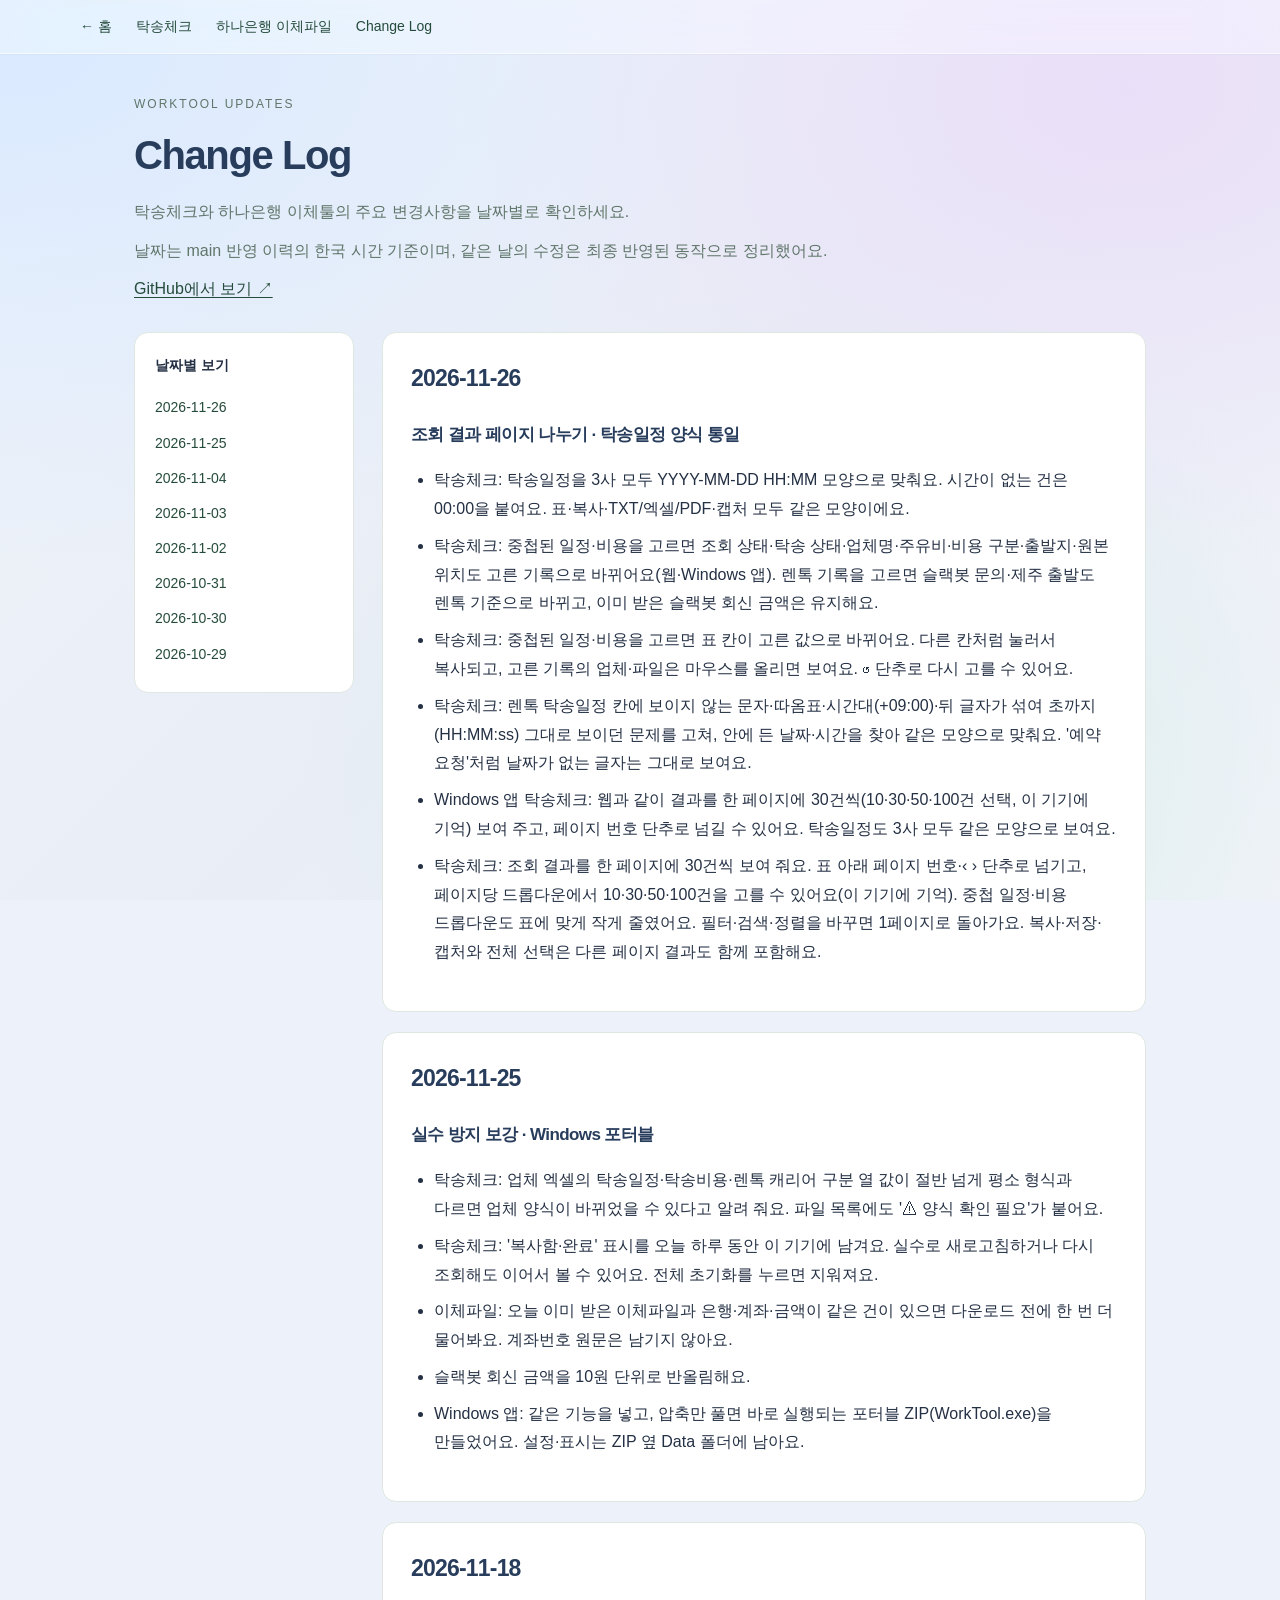
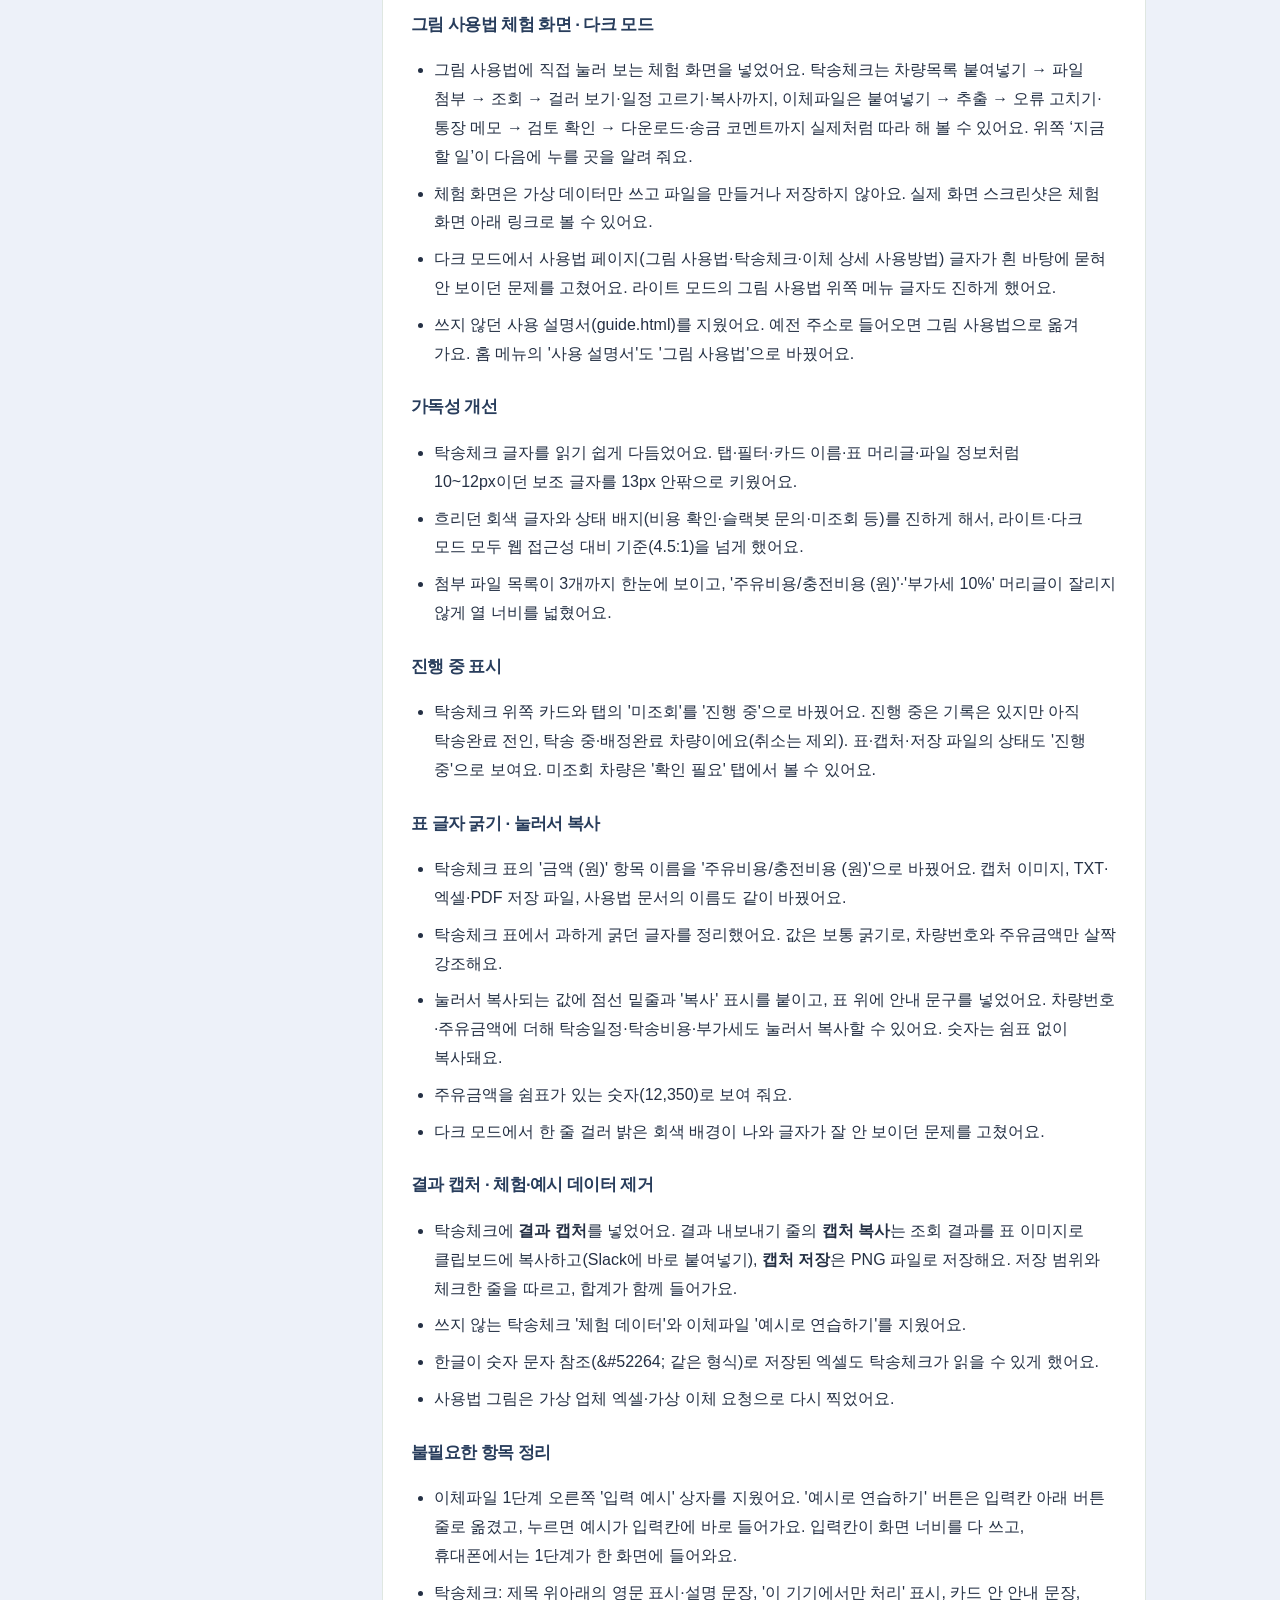
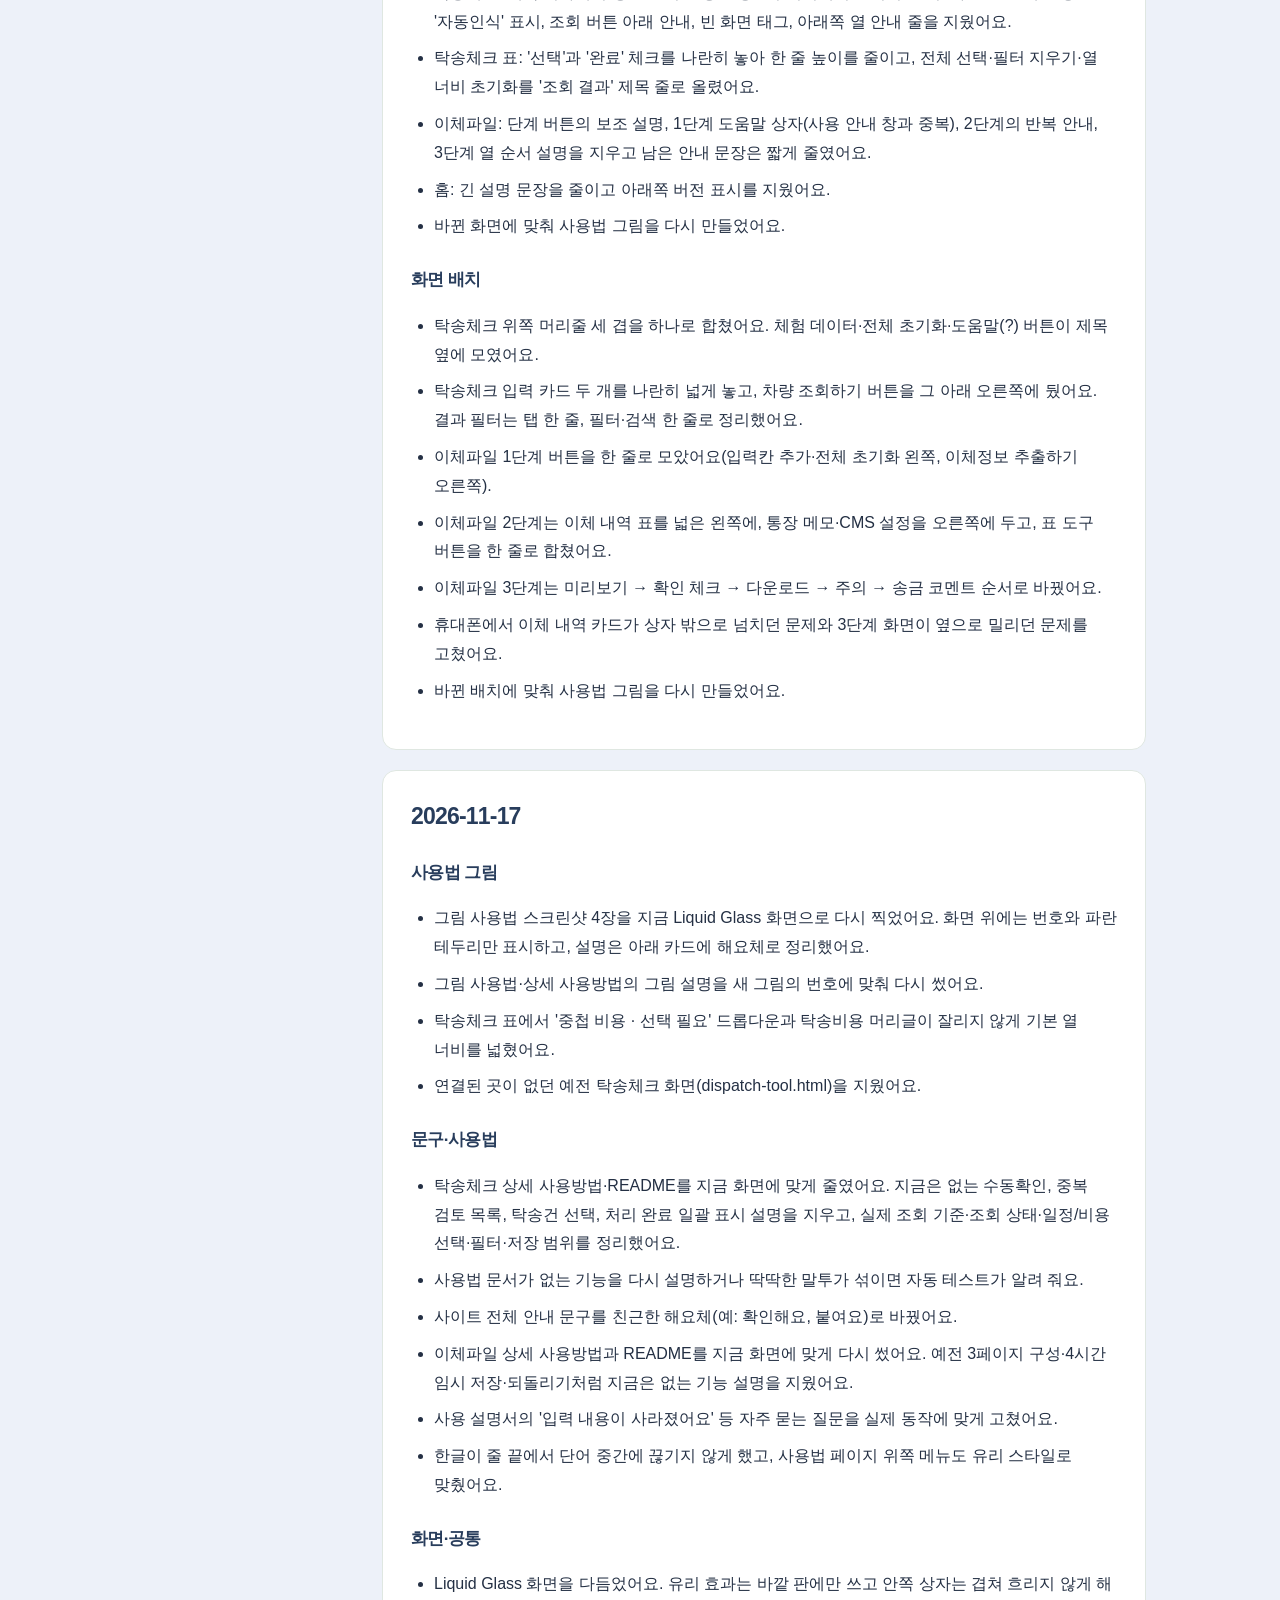
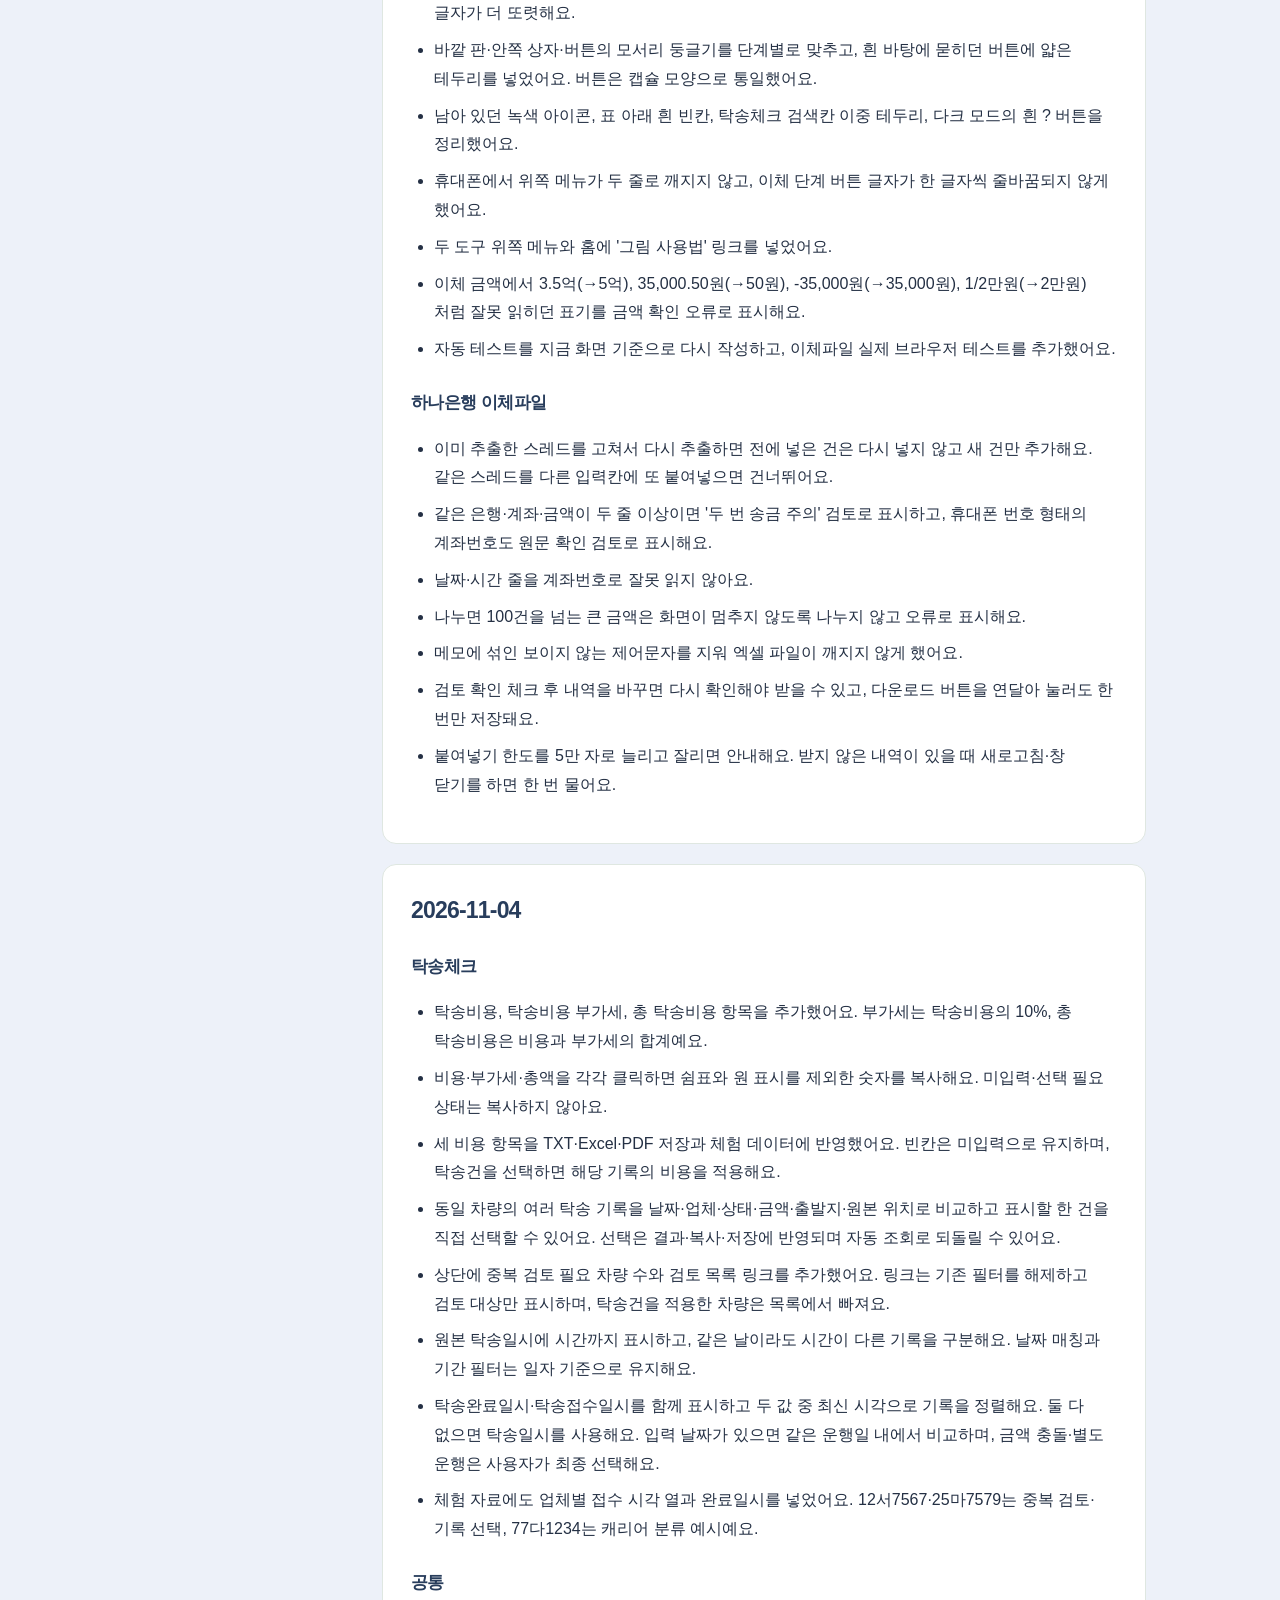
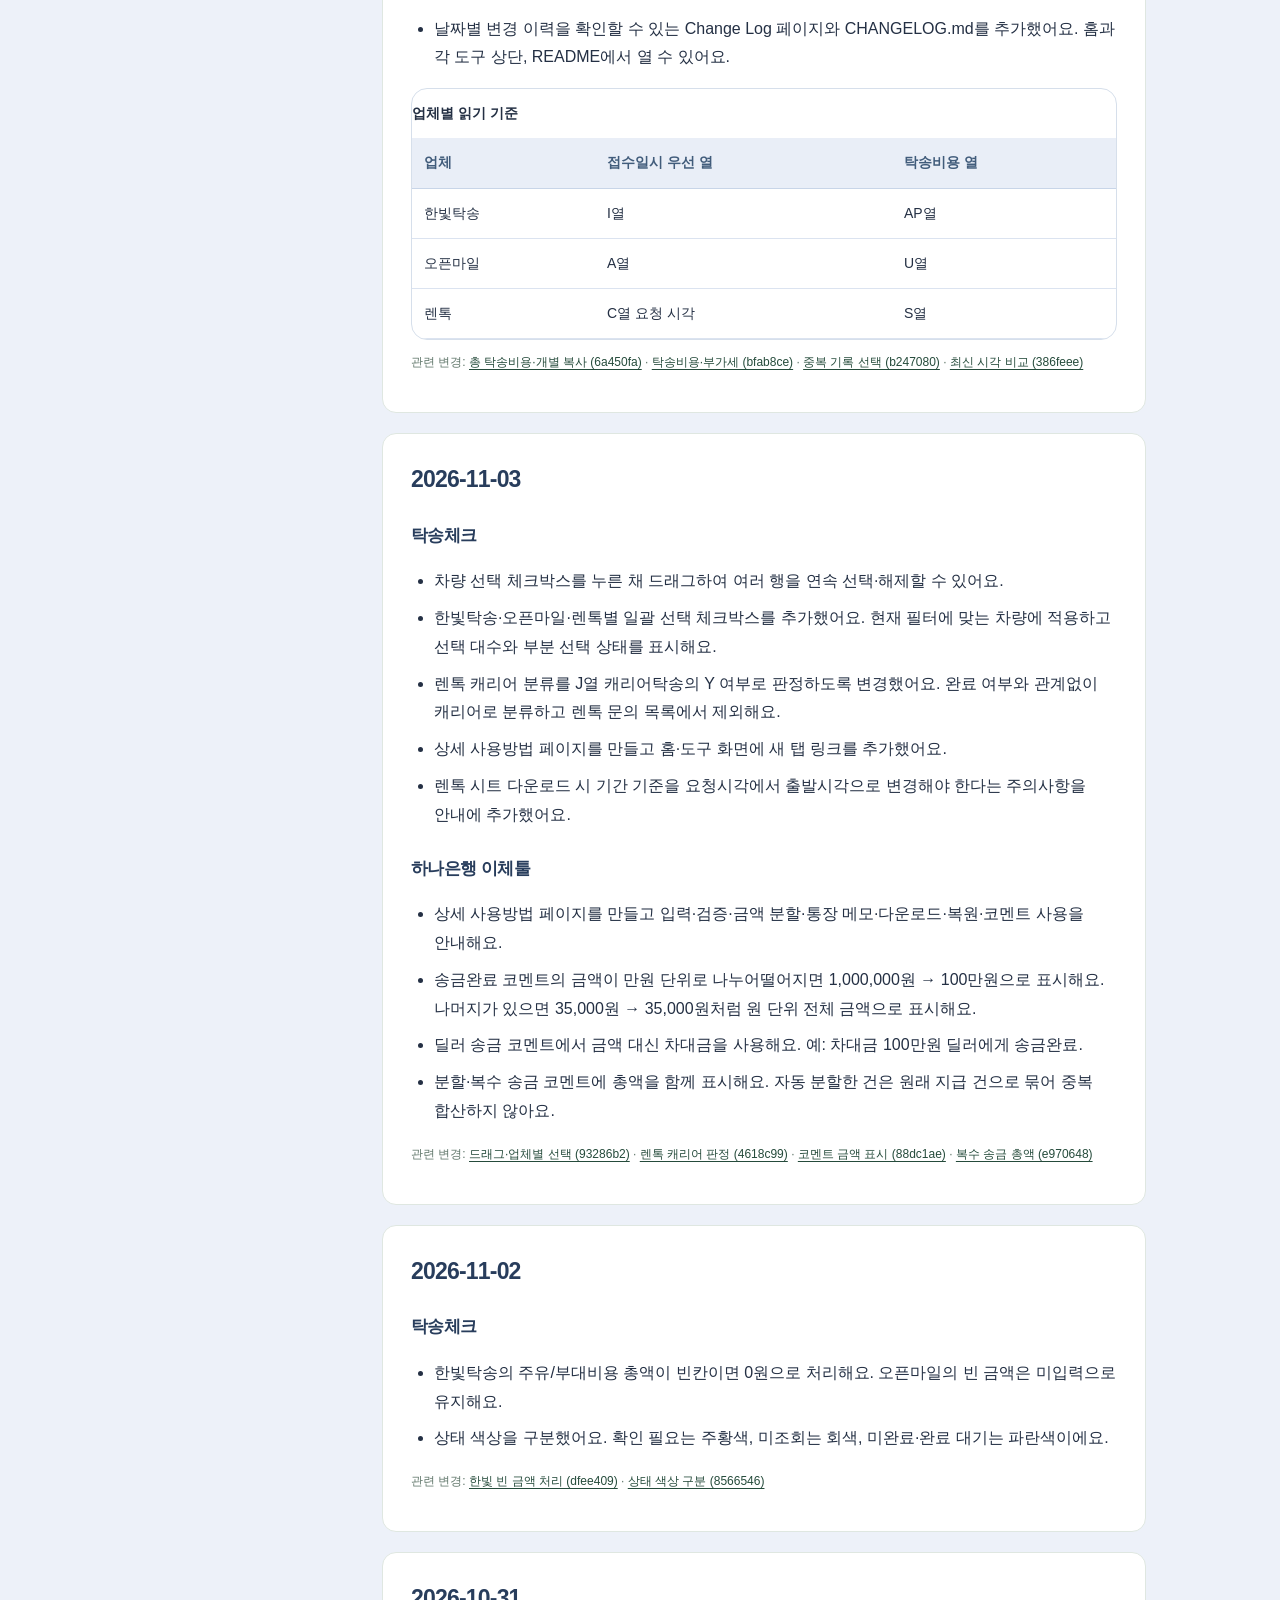
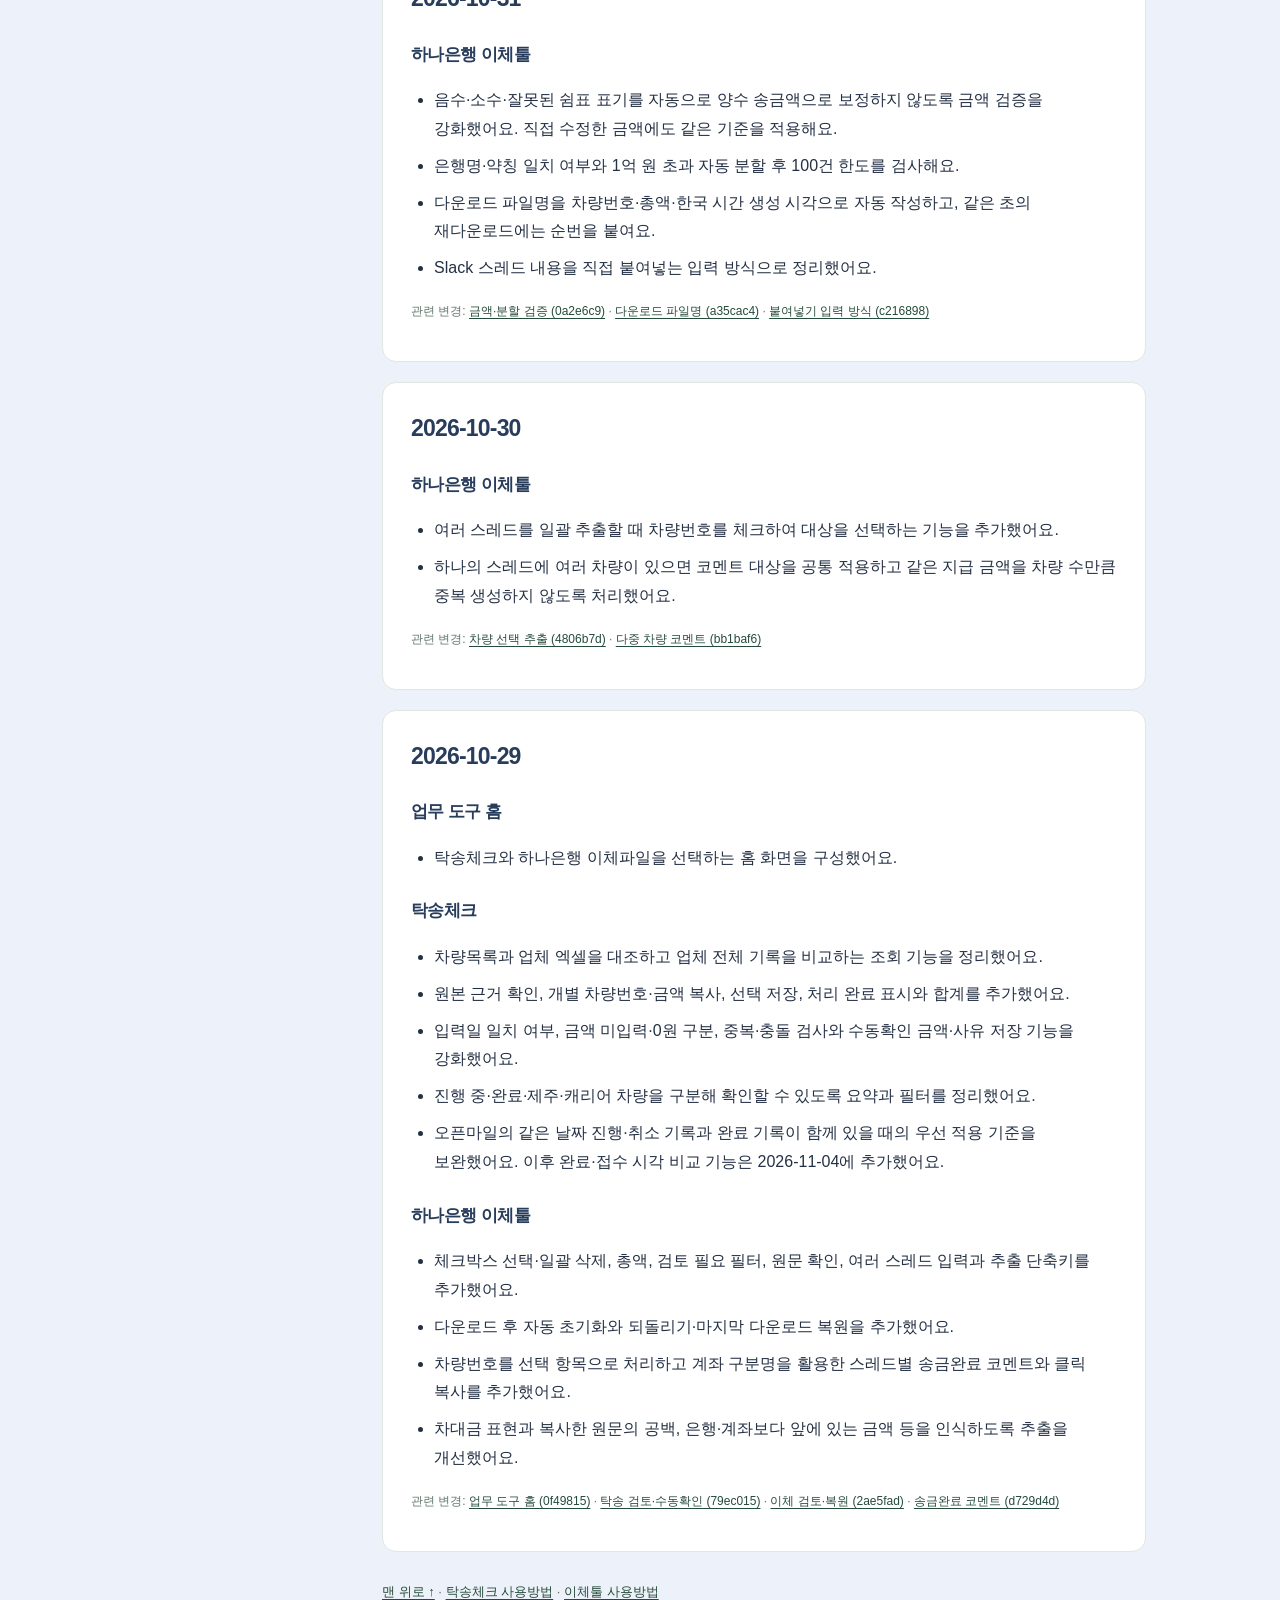
==== commit d5640034: "Switch the whole row to the chosen record when resolving overlaps Choosing an overlapping schedule o" ====
--- a/changelog.html
+++ b/changelog.html
@@ -3,4 +3,4 @@
 :root{font-family:-apple-system,BlinkMacSystemFont,"Segoe UI","Malgun Gothic",sans-serif;color:#253e35;background:#f5f7f5;line-height:1.8}*{box-sizing:border-box}body{margin:0}a{color:#254b3b;text-underline-offset:4px}a:hover{text-decoration-thickness:2px}a:focus-visible,summary:focus-visible{outline:3px solid #397956;outline-offset:4px}nav{display:flex;flex-wrap:wrap;gap:12px 24px;padding:14px max(20px,calc((100vw - 1120px)/2));background:#fff;border-bottom:1px solid #dfe7e1;font-size:14px}nav a{text-decoration:none}main{max-width:1120px;margin:auto;padding:44px 24px 64px}.eyebrow{font-size:12px;letter-spacing:2px;color:#60766a}h1{font-size:clamp(28px,5vw,40px);line-height:1.35;letter-spacing:-1px;margin:12px 0 16px}h2{font-size:23px;line-height:1.5;margin:0 0 18px}h3{font-size:17px;margin:24px 0 8px}p{margin:10px 0}header>p{color:#60766a;max-width:740px}.button{display:inline-block;background:#254b3b;color:#fff;border-radius:9px;padding:10px 18px;text-decoration:none;margin:12px 0}.layout{display:grid;grid-template-columns:220px minmax(0,1fr);gap:28px;margin-top:28px}.toc{align-self:start;position:sticky;top:20px;background:#fff;border:1px solid #dfe7e1;border-radius:14px;padding:20px;font-size:14px}.toc strong{display:block;margin-bottom:12px}.toc a{display:block;padding:5px 0;text-decoration:none}.content{min-width:0}section{background:#fff;border:1px solid #dfe7e1;border-radius:14px;padding:28px;margin-bottom:20px;scroll-margin-top:20px}li{margin:8px 0}ol,ul{padding-left:23px}.note{background:#edf5ee;border-left:4px solid #397956;padding:12px 16px;border-radius:5px;margin:16px 0}.review-note{background:#fff4db;border-color:#a66a00}pre{background:#f5f7f5;border:1px solid #e0e8e2;padding:16px;border-radius:9px;overflow:auto;font-size:14px;line-height:1.8}code{font-family:ui-monospace,monospace}.tablewrap{overflow-x:auto}table{border-collapse:collapse;width:100%;font-size:14px}th,td{padding:12px;text-align:left;vertical-align:top;border-bottom:1px solid #e0e8e2}th{background:#f5f7f5;white-space:nowrap}.badge{display:inline-block;font-size:13px;font-weight:650;border-radius:5px;padding:3px 8px;white-space:nowrap}.needs{background:#fff4db;color:#8a5700}.missing{background:#eef1f4;color:#526171}.waiting{background:#e8f2ff;color:#245b9e}details{border-bottom:1px solid #e0e8e2;padding:14px 0}summary{cursor:pointer;font-weight:650}footer{font-size:13px;color:#60766a;margin-top:28px}@media(max-width:760px){main{padding:28px 16px 40px}.layout{grid-template-columns:1fr;gap:20px}.toc{position:static}.toc a{display:inline-block;margin-right:16px}section{padding:22px 18px}th,td{padding:10px 8px}}@media print{nav,.toc,.button{display:none}.layout{display:block}main{max-width:none;padding:0}section{break-inside:avoid;border:0;padding:15px 0}body{background:#fff}details{break-inside:avoid}}
  .commits{font-size:12px;color:#60766a;line-height:2;overflow-wrap:anywhere}caption{text-align:left;font-weight:650;padding:12px 0}h2 time{font-variant-numeric:tabular-nums}</style><link rel="stylesheet" href="./assets/mac-glass.css?v=20261118-4">
 <script src="./assets/theme.js?v=20261116-1"></script>
-</head><body class="mac-ui" data-page="changelog"><nav aria-label="기능 이동"><a href="./index.html">← 홈</a><a href="./dispatch.html">탁송체크</a><a href="./transfer.html">하나은행 이체파일</a><a href="./changelog.html" aria-current="page">Change Log</a></nav><main id="top"><header><div class="eyebrow">WORKTOOL UPDATES</div><h1>Change Log</h1><p>탁송체크와 하나은행 이체툴의 주요 변경사항을 날짜별로 확인하세요.</p><p>날짜는 main 반영 이력의 한국 시간 기준이며, 같은 날의 수정은 최종 반영된 동작으로 정리했어요.</p><a href="https://github.com/chowonki/WorkTool/blob/main/CHANGELOG.md" target="_blank" rel="noopener">GitHub에서 보기 ↗</a></header><div class="layout"><aside class="toc" aria-label="변경 날짜"><strong>날짜별 보기</strong><a href="#date-2026-11-26">2026-11-26</a><a href="#date-2026-11-25">2026-11-25</a><a href="#date-2026-11-04">2026-11-04</a><a href="#date-2026-11-03">2026-11-03</a><a href="#date-2026-11-02">2026-11-02</a><a href="#date-2026-10-31">2026-10-31</a><a href="#date-2026-10-30">2026-10-30</a><a href="#date-2026-10-29">2026-10-29</a></aside><div class="content"><section id="date-2026-11-26"><h2><time datetime="2026-11-26">2026-11-26</time></h2><h3>조회 결과 페이지 나누기 · 탁송일정 양식 통일</h3><ul><li>탁송체크: 탁송일정을 3사 모두 YYYY-MM-DD HH:MM 모양으로 맞춰요. 시간이 없는 건은 00:00을 붙여요. 표·복사·TXT/엑셀/PDF·캡처 모두 같은 모양이에요.</li><li>탁송체크: 중첩된 일정·비용을 고르면 표 칸이 고른 값으로 바뀌어요. 다른 칸처럼 눌러서 복사되고, 고른 기록의 업체·파일은 마우스를 올리면 보여요. ↺ 단추로 다시 고를 수 있어요.</li><li>탁송체크: 렌톡 탁송일정 칸에 보이지 않는 문자·따옴표·시간대(+09:00)·뒤 글자가 섞여 초까지(HH:MM:ss) 그대로 보이던 문제를 고쳐, 안에 든 날짜·시간을 찾아 같은 모양으로 맞춰요. '예약 요청'처럼 날짜가 없는 글자는 그대로 보여요.</li><li>Windows 앱 탁송체크: 웹과 같이 결과를 한 페이지에 30건씩(10·30·50·100건 선택, 이 기기에 기억) 보여 주고, 페이지 번호 단추로 넘길 수 있어요. 탁송일정도 3사 모두 같은 모양으로 보여요.</li><li>탁송체크: 조회 결과를 한 페이지에 30건씩 보여 줘요. 표 아래 페이지 번호·‹ › 단추로 넘기고, 페이지당 드롭다운에서 10·30·50·100건을 고를 수 있어요(이 기기에 기억). 중첩 일정·비용 드롭다운도 표에 맞게 작게 줄였어요. 필터·검색·정렬을 바꾸면 1페이지로 돌아가요. 복사·저장·캡처와 전체 선택은 다른 페이지 결과도 함께 포함해요.</li></ul></section><section id="date-2026-11-25"><h2><time datetime="2026-11-25">2026-11-25</time></h2><h3>실수 방지 보강 · Windows 포터블</h3><ul><li>탁송체크: 업체 엑셀의 탁송일정·탁송비용·렌톡 캐리어 구분 열 값이 절반 넘게 평소 형식과 다르면 업체 양식이 바뀌었을 수 있다고 알려 줘요. 파일 목록에도 '⚠ 양식 확인 필요'가 붙어요.</li><li>탁송체크: '복사함·완료' 표시를 오늘 하루 동안 이 기기에 남겨요. 실수로 새로고침하거나 다시 조회해도 이어서 볼 수 있어요. 전체 초기화를 누르면 지워져요.</li><li>이체파일: 오늘 이미 받은 이체파일과 은행·계좌·금액이 같은 건이 있으면 다운로드 전에 한 번 더 물어봐요. 계좌번호 원문은 남기지 않아요.</li><li>슬랙봇 회신 금액을 10원 단위로 반올림해요.</li><li>Windows 앱: 같은 기능을 넣고, 압축만 풀면 바로 실행되는 포터블 ZIP(WorkTool.exe)을 만들었어요. 설정·표시는 ZIP 옆 Data 폴더에 남아요.</li></ul></section><section id="date-2026-11-18"><h2><time datetime="2026-11-18">2026-11-18</time></h2><h3>그림 사용법 체험 화면 · 다크 모드</h3><ul><li>그림 사용법에 직접 눌러 보는 체험 화면을 넣었어요. 탁송체크는 차량목록 붙여넣기 → 파일 첨부 → 조회 → 걸러 보기·일정 고르기·복사까지, 이체파일은 붙여넣기 → 추출 → 오류 고치기·통장 메모 → 검토 확인 → 다운로드·송금 코멘트까지 실제처럼 따라 해 볼 수 있어요. 위쪽 ‘지금 할 일’이 다음에 누를 곳을 알려 줘요.</li><li>체험 화면은 가상 데이터만 쓰고 파일을 만들거나 저장하지 않아요. 실제 화면 스크린샷은 체험 화면 아래 링크로 볼 수 있어요.</li><li>다크 모드에서 사용법 페이지(그림 사용법·탁송체크·이체 상세 사용방법) 글자가 흰 바탕에 묻혀 안 보이던 문제를 고쳤어요. 라이트 모드의 그림 사용법 위쪽 메뉴 글자도 진하게 했어요.</li><li>쓰지 않던 사용 설명서(guide.html)를 지웠어요. 예전 주소로 들어오면 그림 사용법으로 옮겨 가요. 홈 메뉴의 '사용 설명서'도 '그림 사용법'으로 바꿨어요.</li></ul><h3>가독성 개선</h3><ul><li>탁송체크 글자를 읽기 쉽게 다듬었어요. 탭·필터·카드 이름·표 머리글·파일 정보처럼 10~12px이던 보조 글자를 13px 안팎으로 키웠어요.</li><li>흐리던 회색 글자와 상태 배지(비용 확인·슬랙봇 문의·미조회 등)를 진하게 해서, 라이트·다크 모드 모두 웹 접근성 대비 기준(4.5:1)을 넘게 했어요.</li><li>첨부 파일 목록이 3개까지 한눈에 보이고, '주유비용/충전비용 (원)'·'부가세 10%' 머리글이 잘리지 않게 열 너비를 넓혔어요.</li></ul><h3>진행 중 표시</h3><ul><li>탁송체크 위쪽 카드와 탭의 '미조회'를 '진행 중'으로 바꿨어요. 진행 중은 기록은 있지만 아직 탁송완료 전인, 탁송 중·배정완료 차량이에요(취소는 제외). 표·캡처·저장 파일의 상태도 '진행 중'으로 보여요. 미조회 차량은 '확인 필요' 탭에서 볼 수 있어요.</li></ul><h3>표 글자 굵기 · 눌러서 복사</h3><ul><li>탁송체크 표의 '금액 (원)' 항목 이름을 '주유비용/충전비용 (원)'으로 바꿨어요. 캡처 이미지, TXT·엑셀·PDF 저장 파일, 사용법 문서의 이름도 같이 바꿨어요.</li><li>탁송체크 표에서 과하게 굵던 글자를 정리했어요. 값은 보통 굵기로, 차량번호와 주유금액만 살짝 강조해요.</li><li>눌러서 복사되는 값에 점선 밑줄과 '복사' 표시를 붙이고, 표 위에 안내 문구를 넣었어요. 차량번호·주유금액에 더해 탁송일정·탁송비용·부가세도 눌러서 복사할 수 있어요. 숫자는 쉼표 없이 복사돼요.</li><li>주유금액을 쉼표가 있는 숫자(12,350)로 보여 줘요.</li><li>다크 모드에서 한 줄 걸러 밝은 회색 배경이 나와 글자가 잘 안 보이던 문제를 고쳤어요.</li></ul><h3>결과 캡처 · 체험·예시 데이터 제거</h3><ul><li>탁송체크에 <b>결과 캡처</b>를 넣었어요. 결과 내보내기 줄의 <b>캡처 복사</b>는 조회 결과를 표 이미지로 클립보드에 복사하고(Slack에 바로 붙여넣기), <b>캡처 저장</b>은 PNG 파일로 저장해요. 저장 범위와 체크한 줄을 따르고, 합계가 함께 들어가요.</li><li>쓰지 않는 탁송체크 '체험 데이터'와 이체파일 '예시로 연습하기'를 지웠어요.</li><li>한글이 숫자 문자 참조(&amp;#52264; 같은 형식)로 저장된 엑셀도 탁송체크가 읽을 수 있게 했어요.</li><li>사용법 그림은 가상 업체 엑셀·가상 이체 요청으로 다시 찍었어요.</li></ul><h3>불필요한 항목 정리</h3><ul><li>이체파일 1단계 오른쪽 '입력 예시' 상자를 지웠어요. '예시로 연습하기' 버튼은 입력칸 아래 버튼 줄로 옮겼고, 누르면 예시가 입력칸에 바로 들어가요. 입력칸이 화면 너비를 다 쓰고, 휴대폰에서는 1단계가 한 화면에 들어와요.</li><li>탁송체크: 제목 위아래의 영문 표시·설명 문장, '이 기기에서만 처리' 표시, 카드 안 안내 문장, '자동인식' 표시, 조회 버튼 아래 안내, 빈 화면 태그, 아래쪽 열 안내 줄을 지웠어요.</li><li>탁송체크 표: '선택'과 '완료' 체크를 나란히 놓아 한 줄 높이를 줄이고, 전체 선택·필터 지우기·열 너비 초기화를 '조회 결과' 제목 줄로 올렸어요.</li><li>이체파일: 단계 버튼의 보조 설명, 1단계 도움말 상자(사용 안내 창과 중복), 2단계의 반복 안내, 3단계 열 순서 설명을 지우고 남은 안내 문장은 짧게 줄였어요.</li><li>홈: 긴 설명 문장을 줄이고 아래쪽 버전 표시를 지웠어요.</li><li>바뀐 화면에 맞춰 사용법 그림을 다시 만들었어요.</li></ul><h3>화면 배치</h3><ul><li>탁송체크 위쪽 머리줄 세 겹을 하나로 합쳤어요. 체험 데이터·전체 초기화·도움말(?) 버튼이 제목 옆에 모였어요.</li><li>탁송체크 입력 카드 두 개를 나란히 넓게 놓고, 차량 조회하기 버튼을 그 아래 오른쪽에 뒀어요. 결과 필터는 탭 한 줄, 필터·검색 한 줄로 정리했어요.</li><li>이체파일 1단계 버튼을 한 줄로 모았어요(입력칸 추가·전체 초기화 왼쪽, 이체정보 추출하기 오른쪽).</li><li>이체파일 2단계는 이체 내역 표를 넓은 왼쪽에, 통장 메모·CMS 설정을 오른쪽에 두고, 표 도구 버튼을 한 줄로 합쳤어요.</li><li>이체파일 3단계는 미리보기 → 확인 체크 → 다운로드 → 주의 → 송금 코멘트 순서로 바꿨어요.</li><li>휴대폰에서 이체 내역 카드가 상자 밖으로 넘치던 문제와 3단계 화면이 옆으로 밀리던 문제를 고쳤어요.</li><li>바뀐 배치에 맞춰 사용법 그림을 다시 만들었어요.</li></ul></section><section id="date-2026-11-17"><h2><time datetime="2026-11-17">2026-11-17</time></h2><h3>사용법 그림</h3><ul><li>그림 사용법 스크린샷 4장을 지금 Liquid Glass 화면으로 다시 찍었어요. 화면 위에는 번호와 파란 테두리만 표시하고, 설명은 아래 카드에 해요체로 정리했어요.</li><li>그림 사용법·상세 사용방법의 그림 설명을 새 그림의 번호에 맞춰 다시 썼어요.</li><li>탁송체크 표에서 '중첩 비용 · 선택 필요' 드롭다운과 탁송비용 머리글이 잘리지 않게 기본 열 너비를 넓혔어요.</li><li>연결된 곳이 없던 예전 탁송체크 화면(dispatch-tool.html)을 지웠어요.</li></ul><h3>문구·사용법</h3><ul><li>탁송체크 상세 사용방법·README를 지금 화면에 맞게 줄였어요. 지금은 없는 수동확인, 중복 검토 목록, 탁송건 선택, 처리 완료 일괄 표시 설명을 지우고, 실제 조회 기준·조회 상태·일정/비용 선택·필터·저장 범위를 정리했어요.</li><li>사용법 문서가 없는 기능을 다시 설명하거나 딱딱한 말투가 섞이면 자동 테스트가 알려 줘요.</li><li>사이트 전체 안내 문구를 친근한 해요체(예: 확인해요, 붙여요)로 바꿨어요.</li><li>이체파일 상세 사용방법과 README를 지금 화면에 맞게 다시 썼어요. 예전 3페이지 구성·4시간 임시 저장·되돌리기처럼 지금은 없는 기능 설명을 지웠어요.</li><li>사용 설명서의 '입력 내용이 사라졌어요' 등 자주 묻는 질문을 실제 동작에 맞게 고쳤어요.</li><li>한글이 줄 끝에서 단어 중간에 끊기지 않게 했고, 사용법 페이지 위쪽 메뉴도 유리 스타일로 맞췄어요.</li></ul><h3>화면·공통</h3><ul><li>Liquid Glass 화면을 다듬었어요. 유리 효과는 바깥 판에만 쓰고 안쪽 상자는 겹쳐 흐리지 않게 해 글자가 더 또렷해요.</li><li>바깥 판·안쪽 상자·버튼의 모서리 둥글기를 단계별로 맞추고, 흰 바탕에 묻히던 버튼에 얇은 테두리를 넣었어요. 버튼은 캡슐 모양으로 통일했어요.</li><li>남아 있던 녹색 아이콘, 표 아래 흰 빈칸, 탁송체크 검색칸 이중 테두리, 다크 모드의 흰 ? 버튼을 정리했어요.</li><li>휴대폰에서 위쪽 메뉴가 두 줄로 깨지지 않고, 이체 단계 버튼 글자가 한 글자씩 줄바꿈되지 않게 했어요.</li><li>두 도구 위쪽 메뉴와 홈에 '그림 사용법' 링크를 넣었어요.</li><li>이체 금액에서 3.5억(→5억), 35,000.50원(→50원), -35,000원(→35,000원), 1/2만원(→2만원)처럼 잘못 읽히던 표기를 금액 확인 오류로 표시해요.</li><li>자동 테스트를 지금 화면 기준으로 다시 작성하고, 이체파일 실제 브라우저 테스트를 추가했어요.</li></ul><h3>하나은행 이체파일</h3><ul><li>이미 추출한 스레드를 고쳐서 다시 추출하면 전에 넣은 건은 다시 넣지 않고 새 건만 추가해요. 같은 스레드를 다른 입력칸에 또 붙여넣으면 건너뛰어요.</li><li>같은 은행·계좌·금액이 두 줄 이상이면 '두 번 송금 주의' 검토로 표시하고, 휴대폰 번호 형태의 계좌번호도 원문 확인 검토로 표시해요.</li><li>날짜·시간 줄을 계좌번호로 잘못 읽지 않아요.</li><li>나누면 100건을 넘는 큰 금액은 화면이 멈추지 않도록 나누지 않고 오류로 표시해요.</li><li>메모에 섞인 보이지 않는 제어문자를 지워 엑셀 파일이 깨지지 않게 했어요.</li><li>검토 확인 체크 후 내역을 바꾸면 다시 확인해야 받을 수 있고, 다운로드 버튼을 연달아 눌러도 한 번만 저장돼요.</li><li>붙여넣기 한도를 5만 자로 늘리고 잘리면 안내해요. 받지 않은 내역이 있을 때 새로고침·창 닫기를 하면 한 번 물어요.</li></ul></section><section id="date-2026-11-04"><h2><time datetime="2026-11-04">2026-11-04</time></h2><h3>탁송체크</h3><ul><li>탁송비용, 탁송비용 부가세, 총 탁송비용 항목을 추가했어요. 부가세는 탁송비용의 10%, 총 탁송비용은 비용과 부가세의 합계예요.</li><li>비용·부가세·총액을 각각 클릭하면 쉼표와 원 표시를 제외한 숫자를 복사해요. 미입력·선택 필요 상태는 복사하지 않아요.</li><li>세 비용 항목을 TXT·Excel·PDF 저장과 체험 데이터에 반영했어요. 빈칸은 미입력으로 유지하며, 탁송건을 선택하면 해당 기록의 비용을 적용해요.</li><li>동일 차량의 여러 탁송 기록을 날짜·업체·상태·금액·출발지·원본 위치로 비교하고 표시할 한 건을 직접 선택할 수 있어요. 선택은 결과·복사·저장에 반영되며 자동 조회로 되돌릴 수 있어요.</li><li>상단에 중복 검토 필요 차량 수와 검토 목록 링크를 추가했어요. 링크는 기존 필터를 해제하고 검토 대상만 표시하며, 탁송건을 적용한 차량은 목록에서 빠져요.</li><li>원본 탁송일시에 시간까지 표시하고, 같은 날이라도 시간이 다른 기록을 구분해요. 날짜 매칭과 기간 필터는 일자 기준으로 유지해요.</li><li>탁송완료일시·탁송접수일시를 함께 표시하고 두 값 중 최신 시각으로 기록을 정렬해요. 둘 다 없으면 탁송일시를 사용해요. 입력 날짜가 있으면 같은 운행일 내에서 비교하며, 금액 충돌·별도 운행은 사용자가 최종 선택해요.</li><li>체험 자료에도 업체별 접수 시각 열과 완료일시를 넣었어요. 12서7567·25마7579는 중복 검토·기록 선택, 77다1234는 캐리어 분류 예시예요.</li></ul><h3>공통</h3><ul><li>날짜별 변경 이력을 확인할 수 있는 Change Log 페이지와 CHANGELOG.md를 추가했어요. 홈과 각 도구 상단, README에서 열 수 있어요.</li></ul><div class="tablewrap"><table><caption>업체별 읽기 기준</caption><thead><tr><th scope="col">업체</th><th scope="col">접수일시 우선 열</th><th scope="col">탁송비용 열</th></tr></thead><tbody><tr><td>한빛탁송</td><td>I열</td><td>AP열</td></tr><tr><td>오픈마일</td><td>A열</td><td>U열</td></tr><tr><td>렌톡</td><td>C열 요청 시각</td><td>S열</td></tr></tbody></table></div><p class="commits">관련 변경: <a href="https://github.com/chowonki/WorkTool/commit/6a450fa" target="_blank" rel="noopener">총 탁송비용·개별 복사 (6a450fa)</a> · <a href="https://github.com/chowonki/WorkTool/commit/bfab8ce" target="_blank" rel="noopener">탁송비용·부가세 (bfab8ce)</a> · <a href="https://github.com/chowonki/WorkTool/commit/b247080" target="_blank" rel="noopener">중복 기록 선택 (b247080)</a> · <a href="https://github.com/chowonki/WorkTool/commit/386feee" target="_blank" rel="noopener">최신 시각 비교 (386feee)</a></p></section><section id="date-2026-11-03"><h2><time datetime="2026-11-03">2026-11-03</time></h2><h3>탁송체크</h3><ul><li>차량 선택 체크박스를 누른 채 드래그하여 여러 행을 연속 선택·해제할 수 있어요.</li><li>한빛탁송·오픈마일·렌톡별 일괄 선택 체크박스를 추가했어요. 현재 필터에 맞는 차량에 적용하고 선택 대수와 부분 선택 상태를 표시해요.</li><li>렌톡 캐리어 분류를 J열 캐리어탁송의 Y 여부로 판정하도록 변경했어요. 완료 여부와 관계없이 캐리어로 분류하고 렌톡 문의 목록에서 제외해요.</li><li>상세 사용방법 페이지를 만들고 홈·도구 화면에 새 탭 링크를 추가했어요.</li><li>렌톡 시트 다운로드 시 기간 기준을 요청시각에서 출발시각으로 변경해야 한다는 주의사항을 안내에 추가했어요.</li></ul><h3>하나은행 이체툴</h3><ul><li>상세 사용방법 페이지를 만들고 입력·검증·금액 분할·통장 메모·다운로드·복원·코멘트 사용을 안내해요.</li><li>송금완료 코멘트의 금액이 만원 단위로 나누어떨어지면 1,000,000원 → 100만원으로 표시해요. 나머지가 있으면 35,000원 → 35,000원처럼 원 단위 전체 금액으로 표시해요.</li><li>딜러 송금 코멘트에서 금액 대신 차대금을 사용해요. 예: 차대금 100만원 딜러에게 송금완료.</li><li>분할·복수 송금 코멘트에 총액을 함께 표시해요. 자동 분할한 건은 원래 지급 건으로 묶어 중복 합산하지 않아요.</li></ul><p class="commits">관련 변경: <a href="https://github.com/chowonki/WorkTool/commit/93286b2" target="_blank" rel="noopener">드래그·업체별 선택 (93286b2)</a> · <a href="https://github.com/chowonki/WorkTool/commit/4618c99" target="_blank" rel="noopener">렌톡 캐리어 판정 (4618c99)</a> · <a href="https://github.com/chowonki/WorkTool/commit/88dc1ae" target="_blank" rel="noopener">코멘트 금액 표시 (88dc1ae)</a> · <a href="https://github.com/chowonki/WorkTool/commit/e970648" target="_blank" rel="noopener">복수 송금 총액 (e970648)</a></p></section><section id="date-2026-11-02"><h2><time datetime="2026-11-02">2026-11-02</time></h2><h3>탁송체크</h3><ul><li>한빛탁송의 주유/부대비용 총액이 빈칸이면 0원으로 처리해요. 오픈마일의 빈 금액은 미입력으로 유지해요.</li><li>상태 색상을 구분했어요. 확인 필요는 주황색, 미조회는 회색, 미완료·완료 대기는 파란색이에요.</li></ul><p class="commits">관련 변경: <a href="https://github.com/chowonki/WorkTool/commit/dfee409" target="_blank" rel="noopener">한빛 빈 금액 처리 (dfee409)</a> · <a href="https://github.com/chowonki/WorkTool/commit/8566546" target="_blank" rel="noopener">상태 색상 구분 (8566546)</a></p></section><section id="date-2026-10-31"><h2><time datetime="2026-10-31">2026-10-31</time></h2><h3>하나은행 이체툴</h3><ul><li>음수·소수·잘못된 쉼표 표기를 자동으로 양수 송금액으로 보정하지 않도록 금액 검증을 강화했어요. 직접 수정한 금액에도 같은 기준을 적용해요.</li><li>은행명·약칭 일치 여부와 1억 원 초과 자동 분할 후 100건 한도를 검사해요.</li><li>다운로드 파일명을 차량번호·총액·한국 시간 생성 시각으로 자동 작성하고, 같은 초의 재다운로드에는 순번을 붙여요.</li><li>Slack 스레드 내용을 직접 붙여넣는 입력 방식으로 정리했어요.</li></ul><p class="commits">관련 변경: <a href="https://github.com/chowonki/WorkTool/commit/0a2e6c9" target="_blank" rel="noopener">금액·분할 검증 (0a2e6c9)</a> · <a href="https://github.com/chowonki/WorkTool/commit/a35cac4" target="_blank" rel="noopener">다운로드 파일명 (a35cac4)</a> · <a href="https://github.com/chowonki/WorkTool/commit/c216898" target="_blank" rel="noopener">붙여넣기 입력 방식 (c216898)</a></p></section><section id="date-2026-10-30"><h2><time datetime="2026-10-30">2026-10-30</time></h2><h3>하나은행 이체툴</h3><ul><li>여러 스레드를 일괄 추출할 때 차량번호를 체크하여 대상을 선택하는 기능을 추가했어요.</li><li>하나의 스레드에 여러 차량이 있으면 코멘트 대상을 공통 적용하고 같은 지급 금액을 차량 수만큼 중복 생성하지 않도록 처리했어요.</li></ul><p class="commits">관련 변경: <a href="https://github.com/chowonki/WorkTool/commit/4806b7d" target="_blank" rel="noopener">차량 선택 추출 (4806b7d)</a> · <a href="https://github.com/chowonki/WorkTool/commit/bb1baf6" target="_blank" rel="noopener">다중 차량 코멘트 (bb1baf6)</a></p></section><section id="date-2026-10-29"><h2><time datetime="2026-10-29">2026-10-29</time></h2><h3>업무 도구 홈</h3><ul><li>탁송체크와 하나은행 이체파일을 선택하는 홈 화면을 구성했어요.</li></ul><h3>탁송체크</h3><ul><li>차량목록과 업체 엑셀을 대조하고 업체 전체 기록을 비교하는 조회 기능을 정리했어요.</li><li>원본 근거 확인, 개별 차량번호·금액 복사, 선택 저장, 처리 완료 표시와 합계를 추가했어요.</li><li>입력일 일치 여부, 금액 미입력·0원 구분, 중복·충돌 검사와 수동확인 금액·사유 저장 기능을 강화했어요.</li><li>진행 중·완료·제주·캐리어 차량을 구분해 확인할 수 있도록 요약과 필터를 정리했어요.</li><li>오픈마일의 같은 날짜 진행·취소 기록과 완료 기록이 함께 있을 때의 우선 적용 기준을 보완했어요. 이후 완료·접수 시각 비교 기능은 2026-11-04에 추가했어요.</li></ul><h3>하나은행 이체툴</h3><ul><li>체크박스 선택·일괄 삭제, 총액, 검토 필요 필터, 원문 확인, 여러 스레드 입력과 추출 단축키를 추가했어요.</li><li>다운로드 후 자동 초기화와 되돌리기·마지막 다운로드 복원을 추가했어요.</li><li>차량번호를 선택 항목으로 처리하고 계좌 구분명을 활용한 스레드별 송금완료 코멘트와 클릭 복사를 추가했어요.</li><li>차대금 표현과 복사한 원문의 공백, 은행·계좌보다 앞에 있는 금액 등을 인식하도록 추출을 개선했어요.</li></ul><p class="commits">관련 변경: <a href="https://github.com/chowonki/WorkTool/commit/0f49815" target="_blank" rel="noopener">업무 도구 홈 (0f49815)</a> · <a href="https://github.com/chowonki/WorkTool/commit/79ec015" target="_blank" rel="noopener">탁송 검토·수동확인 (79ec015)</a> · <a href="https://github.com/chowonki/WorkTool/commit/2ae5fad" target="_blank" rel="noopener">이체 검토·복원 (2ae5fad)</a> · <a href="https://github.com/chowonki/WorkTool/commit/d729d4d" target="_blank" rel="noopener">송금완료 코멘트 (d729d4d)</a></p></section><footer><a href="#top">맨 위로 ↑</a> · <a href="./dispatch-guide.html">탁송체크 사용방법</a> · <a href="./transfer-guide.html">이체툴 사용방법</a></footer></div></div></main></body></html>
+</head><body class="mac-ui" data-page="changelog"><nav aria-label="기능 이동"><a href="./index.html">← 홈</a><a href="./dispatch.html">탁송체크</a><a href="./transfer.html">하나은행 이체파일</a><a href="./changelog.html" aria-current="page">Change Log</a></nav><main id="top"><header><div class="eyebrow">WORKTOOL UPDATES</div><h1>Change Log</h1><p>탁송체크와 하나은행 이체툴의 주요 변경사항을 날짜별로 확인하세요.</p><p>날짜는 main 반영 이력의 한국 시간 기준이며, 같은 날의 수정은 최종 반영된 동작으로 정리했어요.</p><a href="https://github.com/chowonki/WorkTool/blob/main/CHANGELOG.md" target="_blank" rel="noopener">GitHub에서 보기 ↗</a></header><div class="layout"><aside class="toc" aria-label="변경 날짜"><strong>날짜별 보기</strong><a href="#date-2026-11-26">2026-11-26</a><a href="#date-2026-11-25">2026-11-25</a><a href="#date-2026-11-04">2026-11-04</a><a href="#date-2026-11-03">2026-11-03</a><a href="#date-2026-11-02">2026-11-02</a><a href="#date-2026-10-31">2026-10-31</a><a href="#date-2026-10-30">2026-10-30</a><a href="#date-2026-10-29">2026-10-29</a></aside><div class="content"><section id="date-2026-11-26"><h2><time datetime="2026-11-26">2026-11-26</time></h2><h3>조회 결과 페이지 나누기 · 탁송일정 양식 통일</h3><ul><li>탁송체크: 탁송일정을 3사 모두 YYYY-MM-DD HH:MM 모양으로 맞춰요. 시간이 없는 건은 00:00을 붙여요. 표·복사·TXT/엑셀/PDF·캡처 모두 같은 모양이에요.</li><li>탁송체크: 중첩된 일정·비용을 고르면 조회 상태·탁송 상태·업체명·주유비·비용 구분·출발지·원본 위치도 고른 기록으로 바뀌어요(웹·Windows 앱). 렌톡 기록을 고르면 슬랙봇 문의·제주 출발도 렌톡 기준으로 바뀌고, 이미 받은 슬랙봇 회신 금액은 유지해요.</li><li>탁송체크: 중첩된 일정·비용을 고르면 표 칸이 고른 값으로 바뀌어요. 다른 칸처럼 눌러서 복사되고, 고른 기록의 업체·파일은 마우스를 올리면 보여요. ↺ 단추로 다시 고를 수 있어요.</li><li>탁송체크: 렌톡 탁송일정 칸에 보이지 않는 문자·따옴표·시간대(+09:00)·뒤 글자가 섞여 초까지(HH:MM:ss) 그대로 보이던 문제를 고쳐, 안에 든 날짜·시간을 찾아 같은 모양으로 맞춰요. '예약 요청'처럼 날짜가 없는 글자는 그대로 보여요.</li><li>Windows 앱 탁송체크: 웹과 같이 결과를 한 페이지에 30건씩(10·30·50·100건 선택, 이 기기에 기억) 보여 주고, 페이지 번호 단추로 넘길 수 있어요. 탁송일정도 3사 모두 같은 모양으로 보여요.</li><li>탁송체크: 조회 결과를 한 페이지에 30건씩 보여 줘요. 표 아래 페이지 번호·‹ › 단추로 넘기고, 페이지당 드롭다운에서 10·30·50·100건을 고를 수 있어요(이 기기에 기억). 중첩 일정·비용 드롭다운도 표에 맞게 작게 줄였어요. 필터·검색·정렬을 바꾸면 1페이지로 돌아가요. 복사·저장·캡처와 전체 선택은 다른 페이지 결과도 함께 포함해요.</li></ul></section><section id="date-2026-11-25"><h2><time datetime="2026-11-25">2026-11-25</time></h2><h3>실수 방지 보강 · Windows 포터블</h3><ul><li>탁송체크: 업체 엑셀의 탁송일정·탁송비용·렌톡 캐리어 구분 열 값이 절반 넘게 평소 형식과 다르면 업체 양식이 바뀌었을 수 있다고 알려 줘요. 파일 목록에도 '⚠ 양식 확인 필요'가 붙어요.</li><li>탁송체크: '복사함·완료' 표시를 오늘 하루 동안 이 기기에 남겨요. 실수로 새로고침하거나 다시 조회해도 이어서 볼 수 있어요. 전체 초기화를 누르면 지워져요.</li><li>이체파일: 오늘 이미 받은 이체파일과 은행·계좌·금액이 같은 건이 있으면 다운로드 전에 한 번 더 물어봐요. 계좌번호 원문은 남기지 않아요.</li><li>슬랙봇 회신 금액을 10원 단위로 반올림해요.</li><li>Windows 앱: 같은 기능을 넣고, 압축만 풀면 바로 실행되는 포터블 ZIP(WorkTool.exe)을 만들었어요. 설정·표시는 ZIP 옆 Data 폴더에 남아요.</li></ul></section><section id="date-2026-11-18"><h2><time datetime="2026-11-18">2026-11-18</time></h2><h3>그림 사용법 체험 화면 · 다크 모드</h3><ul><li>그림 사용법에 직접 눌러 보는 체험 화면을 넣었어요. 탁송체크는 차량목록 붙여넣기 → 파일 첨부 → 조회 → 걸러 보기·일정 고르기·복사까지, 이체파일은 붙여넣기 → 추출 → 오류 고치기·통장 메모 → 검토 확인 → 다운로드·송금 코멘트까지 실제처럼 따라 해 볼 수 있어요. 위쪽 ‘지금 할 일’이 다음에 누를 곳을 알려 줘요.</li><li>체험 화면은 가상 데이터만 쓰고 파일을 만들거나 저장하지 않아요. 실제 화면 스크린샷은 체험 화면 아래 링크로 볼 수 있어요.</li><li>다크 모드에서 사용법 페이지(그림 사용법·탁송체크·이체 상세 사용방법) 글자가 흰 바탕에 묻혀 안 보이던 문제를 고쳤어요. 라이트 모드의 그림 사용법 위쪽 메뉴 글자도 진하게 했어요.</li><li>쓰지 않던 사용 설명서(guide.html)를 지웠어요. 예전 주소로 들어오면 그림 사용법으로 옮겨 가요. 홈 메뉴의 '사용 설명서'도 '그림 사용법'으로 바꿨어요.</li></ul><h3>가독성 개선</h3><ul><li>탁송체크 글자를 읽기 쉽게 다듬었어요. 탭·필터·카드 이름·표 머리글·파일 정보처럼 10~12px이던 보조 글자를 13px 안팎으로 키웠어요.</li><li>흐리던 회색 글자와 상태 배지(비용 확인·슬랙봇 문의·미조회 등)를 진하게 해서, 라이트·다크 모드 모두 웹 접근성 대비 기준(4.5:1)을 넘게 했어요.</li><li>첨부 파일 목록이 3개까지 한눈에 보이고, '주유비용/충전비용 (원)'·'부가세 10%' 머리글이 잘리지 않게 열 너비를 넓혔어요.</li></ul><h3>진행 중 표시</h3><ul><li>탁송체크 위쪽 카드와 탭의 '미조회'를 '진행 중'으로 바꿨어요. 진행 중은 기록은 있지만 아직 탁송완료 전인, 탁송 중·배정완료 차량이에요(취소는 제외). 표·캡처·저장 파일의 상태도 '진행 중'으로 보여요. 미조회 차량은 '확인 필요' 탭에서 볼 수 있어요.</li></ul><h3>표 글자 굵기 · 눌러서 복사</h3><ul><li>탁송체크 표의 '금액 (원)' 항목 이름을 '주유비용/충전비용 (원)'으로 바꿨어요. 캡처 이미지, TXT·엑셀·PDF 저장 파일, 사용법 문서의 이름도 같이 바꿨어요.</li><li>탁송체크 표에서 과하게 굵던 글자를 정리했어요. 값은 보통 굵기로, 차량번호와 주유금액만 살짝 강조해요.</li><li>눌러서 복사되는 값에 점선 밑줄과 '복사' 표시를 붙이고, 표 위에 안내 문구를 넣었어요. 차량번호·주유금액에 더해 탁송일정·탁송비용·부가세도 눌러서 복사할 수 있어요. 숫자는 쉼표 없이 복사돼요.</li><li>주유금액을 쉼표가 있는 숫자(12,350)로 보여 줘요.</li><li>다크 모드에서 한 줄 걸러 밝은 회색 배경이 나와 글자가 잘 안 보이던 문제를 고쳤어요.</li></ul><h3>결과 캡처 · 체험·예시 데이터 제거</h3><ul><li>탁송체크에 <b>결과 캡처</b>를 넣었어요. 결과 내보내기 줄의 <b>캡처 복사</b>는 조회 결과를 표 이미지로 클립보드에 복사하고(Slack에 바로 붙여넣기), <b>캡처 저장</b>은 PNG 파일로 저장해요. 저장 범위와 체크한 줄을 따르고, 합계가 함께 들어가요.</li><li>쓰지 않는 탁송체크 '체험 데이터'와 이체파일 '예시로 연습하기'를 지웠어요.</li><li>한글이 숫자 문자 참조(&amp;#52264; 같은 형식)로 저장된 엑셀도 탁송체크가 읽을 수 있게 했어요.</li><li>사용법 그림은 가상 업체 엑셀·가상 이체 요청으로 다시 찍었어요.</li></ul><h3>불필요한 항목 정리</h3><ul><li>이체파일 1단계 오른쪽 '입력 예시' 상자를 지웠어요. '예시로 연습하기' 버튼은 입력칸 아래 버튼 줄로 옮겼고, 누르면 예시가 입력칸에 바로 들어가요. 입력칸이 화면 너비를 다 쓰고, 휴대폰에서는 1단계가 한 화면에 들어와요.</li><li>탁송체크: 제목 위아래의 영문 표시·설명 문장, '이 기기에서만 처리' 표시, 카드 안 안내 문장, '자동인식' 표시, 조회 버튼 아래 안내, 빈 화면 태그, 아래쪽 열 안내 줄을 지웠어요.</li><li>탁송체크 표: '선택'과 '완료' 체크를 나란히 놓아 한 줄 높이를 줄이고, 전체 선택·필터 지우기·열 너비 초기화를 '조회 결과' 제목 줄로 올렸어요.</li><li>이체파일: 단계 버튼의 보조 설명, 1단계 도움말 상자(사용 안내 창과 중복), 2단계의 반복 안내, 3단계 열 순서 설명을 지우고 남은 안내 문장은 짧게 줄였어요.</li><li>홈: 긴 설명 문장을 줄이고 아래쪽 버전 표시를 지웠어요.</li><li>바뀐 화면에 맞춰 사용법 그림을 다시 만들었어요.</li></ul><h3>화면 배치</h3><ul><li>탁송체크 위쪽 머리줄 세 겹을 하나로 합쳤어요. 체험 데이터·전체 초기화·도움말(?) 버튼이 제목 옆에 모였어요.</li><li>탁송체크 입력 카드 두 개를 나란히 넓게 놓고, 차량 조회하기 버튼을 그 아래 오른쪽에 뒀어요. 결과 필터는 탭 한 줄, 필터·검색 한 줄로 정리했어요.</li><li>이체파일 1단계 버튼을 한 줄로 모았어요(입력칸 추가·전체 초기화 왼쪽, 이체정보 추출하기 오른쪽).</li><li>이체파일 2단계는 이체 내역 표를 넓은 왼쪽에, 통장 메모·CMS 설정을 오른쪽에 두고, 표 도구 버튼을 한 줄로 합쳤어요.</li><li>이체파일 3단계는 미리보기 → 확인 체크 → 다운로드 → 주의 → 송금 코멘트 순서로 바꿨어요.</li><li>휴대폰에서 이체 내역 카드가 상자 밖으로 넘치던 문제와 3단계 화면이 옆으로 밀리던 문제를 고쳤어요.</li><li>바뀐 배치에 맞춰 사용법 그림을 다시 만들었어요.</li></ul></section><section id="date-2026-11-17"><h2><time datetime="2026-11-17">2026-11-17</time></h2><h3>사용법 그림</h3><ul><li>그림 사용법 스크린샷 4장을 지금 Liquid Glass 화면으로 다시 찍었어요. 화면 위에는 번호와 파란 테두리만 표시하고, 설명은 아래 카드에 해요체로 정리했어요.</li><li>그림 사용법·상세 사용방법의 그림 설명을 새 그림의 번호에 맞춰 다시 썼어요.</li><li>탁송체크 표에서 '중첩 비용 · 선택 필요' 드롭다운과 탁송비용 머리글이 잘리지 않게 기본 열 너비를 넓혔어요.</li><li>연결된 곳이 없던 예전 탁송체크 화면(dispatch-tool.html)을 지웠어요.</li></ul><h3>문구·사용법</h3><ul><li>탁송체크 상세 사용방법·README를 지금 화면에 맞게 줄였어요. 지금은 없는 수동확인, 중복 검토 목록, 탁송건 선택, 처리 완료 일괄 표시 설명을 지우고, 실제 조회 기준·조회 상태·일정/비용 선택·필터·저장 범위를 정리했어요.</li><li>사용법 문서가 없는 기능을 다시 설명하거나 딱딱한 말투가 섞이면 자동 테스트가 알려 줘요.</li><li>사이트 전체 안내 문구를 친근한 해요체(예: 확인해요, 붙여요)로 바꿨어요.</li><li>이체파일 상세 사용방법과 README를 지금 화면에 맞게 다시 썼어요. 예전 3페이지 구성·4시간 임시 저장·되돌리기처럼 지금은 없는 기능 설명을 지웠어요.</li><li>사용 설명서의 '입력 내용이 사라졌어요' 등 자주 묻는 질문을 실제 동작에 맞게 고쳤어요.</li><li>한글이 줄 끝에서 단어 중간에 끊기지 않게 했고, 사용법 페이지 위쪽 메뉴도 유리 스타일로 맞췄어요.</li></ul><h3>화면·공통</h3><ul><li>Liquid Glass 화면을 다듬었어요. 유리 효과는 바깥 판에만 쓰고 안쪽 상자는 겹쳐 흐리지 않게 해 글자가 더 또렷해요.</li><li>바깥 판·안쪽 상자·버튼의 모서리 둥글기를 단계별로 맞추고, 흰 바탕에 묻히던 버튼에 얇은 테두리를 넣었어요. 버튼은 캡슐 모양으로 통일했어요.</li><li>남아 있던 녹색 아이콘, 표 아래 흰 빈칸, 탁송체크 검색칸 이중 테두리, 다크 모드의 흰 ? 버튼을 정리했어요.</li><li>휴대폰에서 위쪽 메뉴가 두 줄로 깨지지 않고, 이체 단계 버튼 글자가 한 글자씩 줄바꿈되지 않게 했어요.</li><li>두 도구 위쪽 메뉴와 홈에 '그림 사용법' 링크를 넣었어요.</li><li>이체 금액에서 3.5억(→5억), 35,000.50원(→50원), -35,000원(→35,000원), 1/2만원(→2만원)처럼 잘못 읽히던 표기를 금액 확인 오류로 표시해요.</li><li>자동 테스트를 지금 화면 기준으로 다시 작성하고, 이체파일 실제 브라우저 테스트를 추가했어요.</li></ul><h3>하나은행 이체파일</h3><ul><li>이미 추출한 스레드를 고쳐서 다시 추출하면 전에 넣은 건은 다시 넣지 않고 새 건만 추가해요. 같은 스레드를 다른 입력칸에 또 붙여넣으면 건너뛰어요.</li><li>같은 은행·계좌·금액이 두 줄 이상이면 '두 번 송금 주의' 검토로 표시하고, 휴대폰 번호 형태의 계좌번호도 원문 확인 검토로 표시해요.</li><li>날짜·시간 줄을 계좌번호로 잘못 읽지 않아요.</li><li>나누면 100건을 넘는 큰 금액은 화면이 멈추지 않도록 나누지 않고 오류로 표시해요.</li><li>메모에 섞인 보이지 않는 제어문자를 지워 엑셀 파일이 깨지지 않게 했어요.</li><li>검토 확인 체크 후 내역을 바꾸면 다시 확인해야 받을 수 있고, 다운로드 버튼을 연달아 눌러도 한 번만 저장돼요.</li><li>붙여넣기 한도를 5만 자로 늘리고 잘리면 안내해요. 받지 않은 내역이 있을 때 새로고침·창 닫기를 하면 한 번 물어요.</li></ul></section><section id="date-2026-11-04"><h2><time datetime="2026-11-04">2026-11-04</time></h2><h3>탁송체크</h3><ul><li>탁송비용, 탁송비용 부가세, 총 탁송비용 항목을 추가했어요. 부가세는 탁송비용의 10%, 총 탁송비용은 비용과 부가세의 합계예요.</li><li>비용·부가세·총액을 각각 클릭하면 쉼표와 원 표시를 제외한 숫자를 복사해요. 미입력·선택 필요 상태는 복사하지 않아요.</li><li>세 비용 항목을 TXT·Excel·PDF 저장과 체험 데이터에 반영했어요. 빈칸은 미입력으로 유지하며, 탁송건을 선택하면 해당 기록의 비용을 적용해요.</li><li>동일 차량의 여러 탁송 기록을 날짜·업체·상태·금액·출발지·원본 위치로 비교하고 표시할 한 건을 직접 선택할 수 있어요. 선택은 결과·복사·저장에 반영되며 자동 조회로 되돌릴 수 있어요.</li><li>상단에 중복 검토 필요 차량 수와 검토 목록 링크를 추가했어요. 링크는 기존 필터를 해제하고 검토 대상만 표시하며, 탁송건을 적용한 차량은 목록에서 빠져요.</li><li>원본 탁송일시에 시간까지 표시하고, 같은 날이라도 시간이 다른 기록을 구분해요. 날짜 매칭과 기간 필터는 일자 기준으로 유지해요.</li><li>탁송완료일시·탁송접수일시를 함께 표시하고 두 값 중 최신 시각으로 기록을 정렬해요. 둘 다 없으면 탁송일시를 사용해요. 입력 날짜가 있으면 같은 운행일 내에서 비교하며, 금액 충돌·별도 운행은 사용자가 최종 선택해요.</li><li>체험 자료에도 업체별 접수 시각 열과 완료일시를 넣었어요. 12서7567·25마7579는 중복 검토·기록 선택, 77다1234는 캐리어 분류 예시예요.</li></ul><h3>공통</h3><ul><li>날짜별 변경 이력을 확인할 수 있는 Change Log 페이지와 CHANGELOG.md를 추가했어요. 홈과 각 도구 상단, README에서 열 수 있어요.</li></ul><div class="tablewrap"><table><caption>업체별 읽기 기준</caption><thead><tr><th scope="col">업체</th><th scope="col">접수일시 우선 열</th><th scope="col">탁송비용 열</th></tr></thead><tbody><tr><td>한빛탁송</td><td>I열</td><td>AP열</td></tr><tr><td>오픈마일</td><td>A열</td><td>U열</td></tr><tr><td>렌톡</td><td>C열 요청 시각</td><td>S열</td></tr></tbody></table></div><p class="commits">관련 변경: <a href="https://github.com/chowonki/WorkTool/commit/6a450fa" target="_blank" rel="noopener">총 탁송비용·개별 복사 (6a450fa)</a> · <a href="https://github.com/chowonki/WorkTool/commit/bfab8ce" target="_blank" rel="noopener">탁송비용·부가세 (bfab8ce)</a> · <a href="https://github.com/chowonki/WorkTool/commit/b247080" target="_blank" rel="noopener">중복 기록 선택 (b247080)</a> · <a href="https://github.com/chowonki/WorkTool/commit/386feee" target="_blank" rel="noopener">최신 시각 비교 (386feee)</a></p></section><section id="date-2026-11-03"><h2><time datetime="2026-11-03">2026-11-03</time></h2><h3>탁송체크</h3><ul><li>차량 선택 체크박스를 누른 채 드래그하여 여러 행을 연속 선택·해제할 수 있어요.</li><li>한빛탁송·오픈마일·렌톡별 일괄 선택 체크박스를 추가했어요. 현재 필터에 맞는 차량에 적용하고 선택 대수와 부분 선택 상태를 표시해요.</li><li>렌톡 캐리어 분류를 J열 캐리어탁송의 Y 여부로 판정하도록 변경했어요. 완료 여부와 관계없이 캐리어로 분류하고 렌톡 문의 목록에서 제외해요.</li><li>상세 사용방법 페이지를 만들고 홈·도구 화면에 새 탭 링크를 추가했어요.</li><li>렌톡 시트 다운로드 시 기간 기준을 요청시각에서 출발시각으로 변경해야 한다는 주의사항을 안내에 추가했어요.</li></ul><h3>하나은행 이체툴</h3><ul><li>상세 사용방법 페이지를 만들고 입력·검증·금액 분할·통장 메모·다운로드·복원·코멘트 사용을 안내해요.</li><li>송금완료 코멘트의 금액이 만원 단위로 나누어떨어지면 1,000,000원 → 100만원으로 표시해요. 나머지가 있으면 35,000원 → 35,000원처럼 원 단위 전체 금액으로 표시해요.</li><li>딜러 송금 코멘트에서 금액 대신 차대금을 사용해요. 예: 차대금 100만원 딜러에게 송금완료.</li><li>분할·복수 송금 코멘트에 총액을 함께 표시해요. 자동 분할한 건은 원래 지급 건으로 묶어 중복 합산하지 않아요.</li></ul><p class="commits">관련 변경: <a href="https://github.com/chowonki/WorkTool/commit/93286b2" target="_blank" rel="noopener">드래그·업체별 선택 (93286b2)</a> · <a href="https://github.com/chowonki/WorkTool/commit/4618c99" target="_blank" rel="noopener">렌톡 캐리어 판정 (4618c99)</a> · <a href="https://github.com/chowonki/WorkTool/commit/88dc1ae" target="_blank" rel="noopener">코멘트 금액 표시 (88dc1ae)</a> · <a href="https://github.com/chowonki/WorkTool/commit/e970648" target="_blank" rel="noopener">복수 송금 총액 (e970648)</a></p></section><section id="date-2026-11-02"><h2><time datetime="2026-11-02">2026-11-02</time></h2><h3>탁송체크</h3><ul><li>한빛탁송의 주유/부대비용 총액이 빈칸이면 0원으로 처리해요. 오픈마일의 빈 금액은 미입력으로 유지해요.</li><li>상태 색상을 구분했어요. 확인 필요는 주황색, 미조회는 회색, 미완료·완료 대기는 파란색이에요.</li></ul><p class="commits">관련 변경: <a href="https://github.com/chowonki/WorkTool/commit/dfee409" target="_blank" rel="noopener">한빛 빈 금액 처리 (dfee409)</a> · <a href="https://github.com/chowonki/WorkTool/commit/8566546" target="_blank" rel="noopener">상태 색상 구분 (8566546)</a></p></section><section id="date-2026-10-31"><h2><time datetime="2026-10-31">2026-10-31</time></h2><h3>하나은행 이체툴</h3><ul><li>음수·소수·잘못된 쉼표 표기를 자동으로 양수 송금액으로 보정하지 않도록 금액 검증을 강화했어요. 직접 수정한 금액에도 같은 기준을 적용해요.</li><li>은행명·약칭 일치 여부와 1억 원 초과 자동 분할 후 100건 한도를 검사해요.</li><li>다운로드 파일명을 차량번호·총액·한국 시간 생성 시각으로 자동 작성하고, 같은 초의 재다운로드에는 순번을 붙여요.</li><li>Slack 스레드 내용을 직접 붙여넣는 입력 방식으로 정리했어요.</li></ul><p class="commits">관련 변경: <a href="https://github.com/chowonki/WorkTool/commit/0a2e6c9" target="_blank" rel="noopener">금액·분할 검증 (0a2e6c9)</a> · <a href="https://github.com/chowonki/WorkTool/commit/a35cac4" target="_blank" rel="noopener">다운로드 파일명 (a35cac4)</a> · <a href="https://github.com/chowonki/WorkTool/commit/c216898" target="_blank" rel="noopener">붙여넣기 입력 방식 (c216898)</a></p></section><section id="date-2026-10-30"><h2><time datetime="2026-10-30">2026-10-30</time></h2><h3>하나은행 이체툴</h3><ul><li>여러 스레드를 일괄 추출할 때 차량번호를 체크하여 대상을 선택하는 기능을 추가했어요.</li><li>하나의 스레드에 여러 차량이 있으면 코멘트 대상을 공통 적용하고 같은 지급 금액을 차량 수만큼 중복 생성하지 않도록 처리했어요.</li></ul><p class="commits">관련 변경: <a href="https://github.com/chowonki/WorkTool/commit/4806b7d" target="_blank" rel="noopener">차량 선택 추출 (4806b7d)</a> · <a href="https://github.com/chowonki/WorkTool/commit/bb1baf6" target="_blank" rel="noopener">다중 차량 코멘트 (bb1baf6)</a></p></section><section id="date-2026-10-29"><h2><time datetime="2026-10-29">2026-10-29</time></h2><h3>업무 도구 홈</h3><ul><li>탁송체크와 하나은행 이체파일을 선택하는 홈 화면을 구성했어요.</li></ul><h3>탁송체크</h3><ul><li>차량목록과 업체 엑셀을 대조하고 업체 전체 기록을 비교하는 조회 기능을 정리했어요.</li><li>원본 근거 확인, 개별 차량번호·금액 복사, 선택 저장, 처리 완료 표시와 합계를 추가했어요.</li><li>입력일 일치 여부, 금액 미입력·0원 구분, 중복·충돌 검사와 수동확인 금액·사유 저장 기능을 강화했어요.</li><li>진행 중·완료·제주·캐리어 차량을 구분해 확인할 수 있도록 요약과 필터를 정리했어요.</li><li>오픈마일의 같은 날짜 진행·취소 기록과 완료 기록이 함께 있을 때의 우선 적용 기준을 보완했어요. 이후 완료·접수 시각 비교 기능은 2026-11-04에 추가했어요.</li></ul><h3>하나은행 이체툴</h3><ul><li>체크박스 선택·일괄 삭제, 총액, 검토 필요 필터, 원문 확인, 여러 스레드 입력과 추출 단축키를 추가했어요.</li><li>다운로드 후 자동 초기화와 되돌리기·마지막 다운로드 복원을 추가했어요.</li><li>차량번호를 선택 항목으로 처리하고 계좌 구분명을 활용한 스레드별 송금완료 코멘트와 클릭 복사를 추가했어요.</li><li>차대금 표현과 복사한 원문의 공백, 은행·계좌보다 앞에 있는 금액 등을 인식하도록 추출을 개선했어요.</li></ul><p class="commits">관련 변경: <a href="https://github.com/chowonki/WorkTool/commit/0f49815" target="_blank" rel="noopener">업무 도구 홈 (0f49815)</a> · <a href="https://github.com/chowonki/WorkTool/commit/79ec015" target="_blank" rel="noopener">탁송 검토·수동확인 (79ec015)</a> · <a href="https://github.com/chowonki/WorkTool/commit/2ae5fad" target="_blank" rel="noopener">이체 검토·복원 (2ae5fad)</a> · <a href="https://github.com/chowonki/WorkTool/commit/d729d4d" target="_blank" rel="noopener">송금완료 코멘트 (d729d4d)</a></p></section><footer><a href="#top">맨 위로 ↑</a> · <a href="./dispatch-guide.html">탁송체크 사용방법</a> · <a href="./transfer-guide.html">이체툴 사용방법</a></footer></div></div></main></body></html>
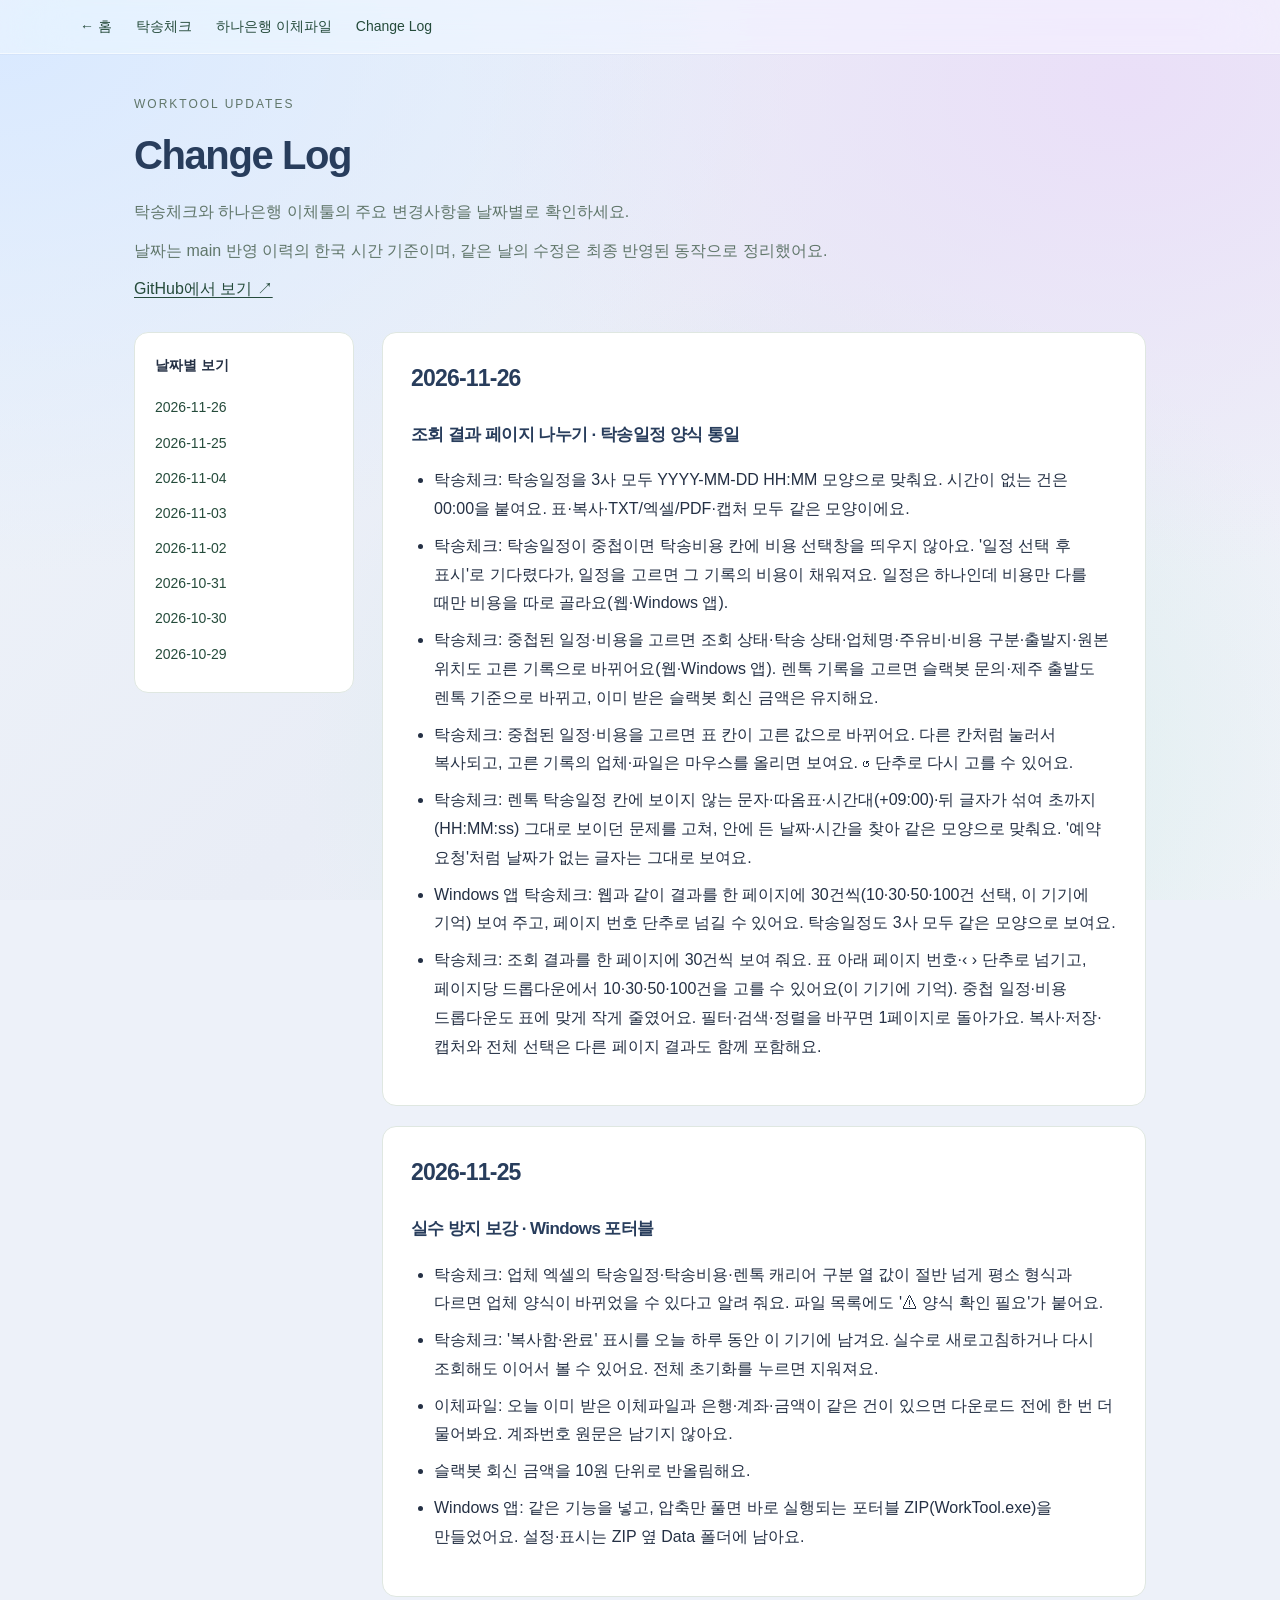
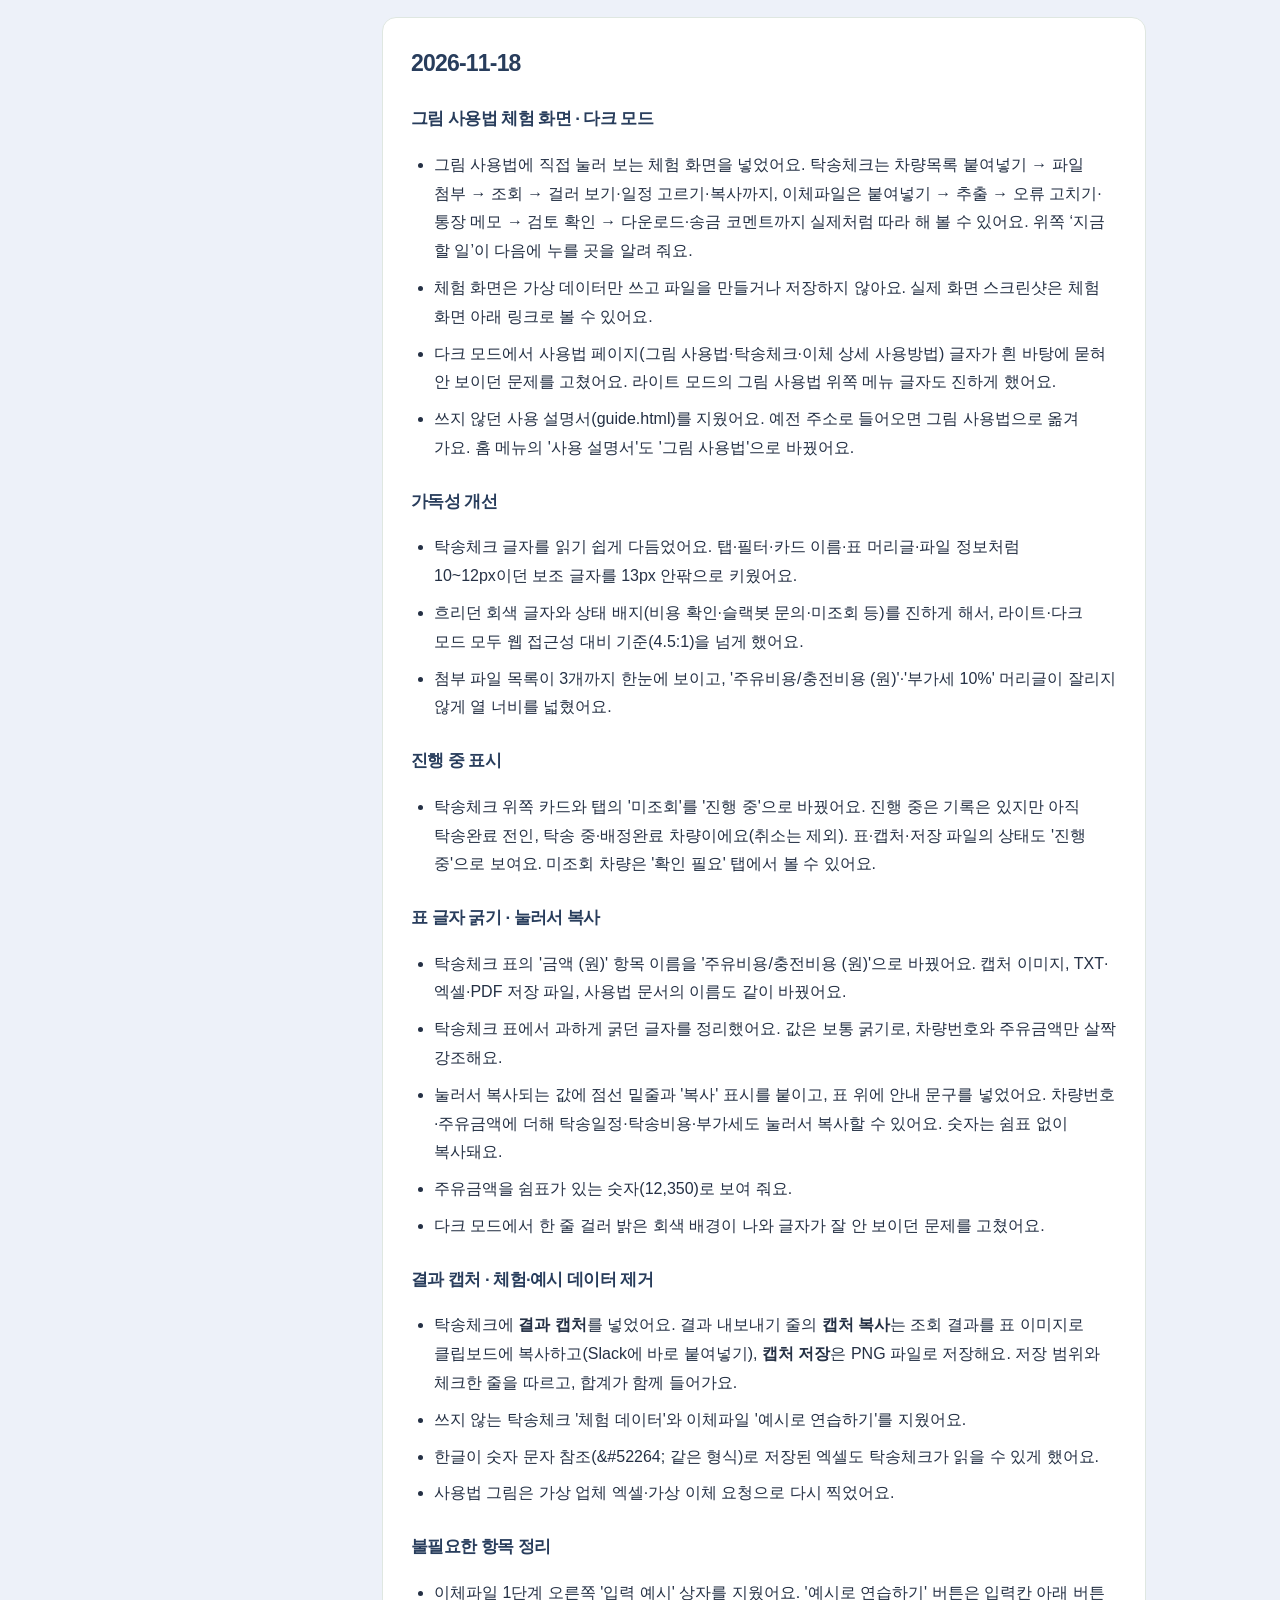
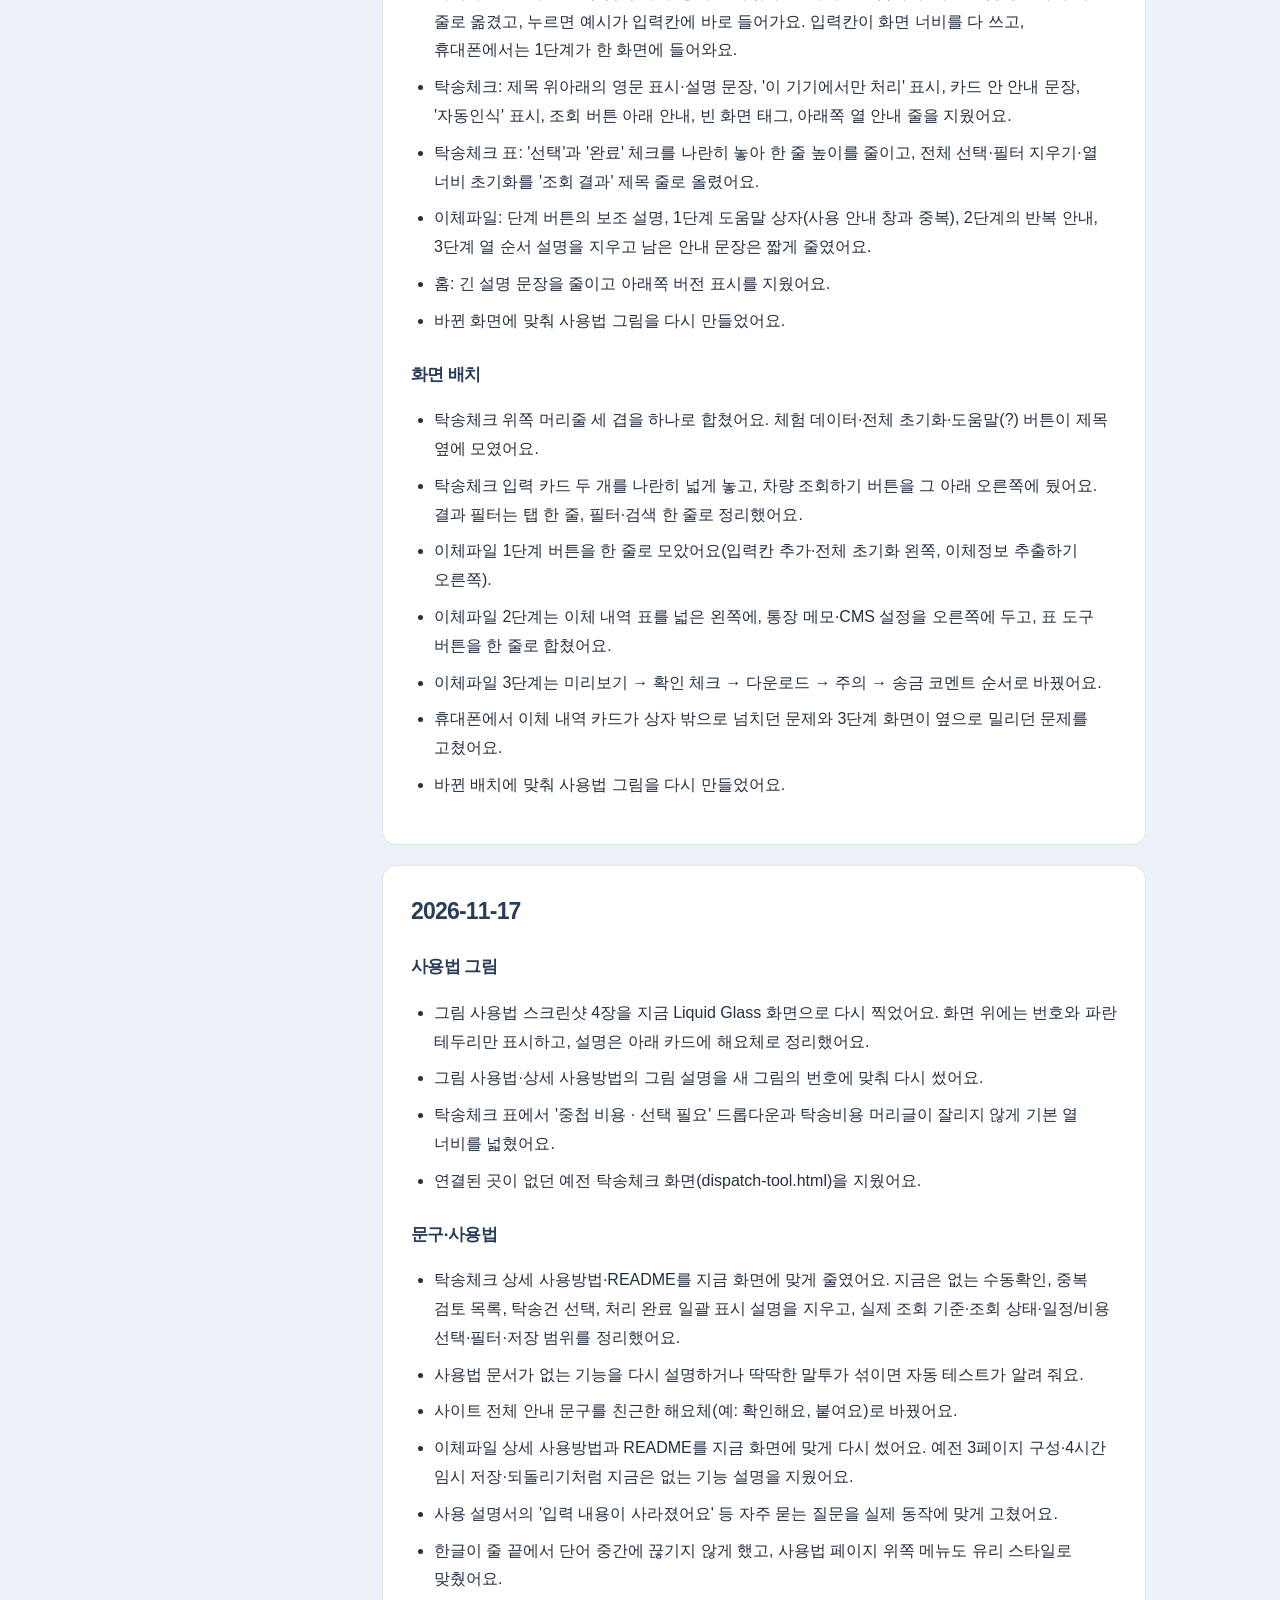
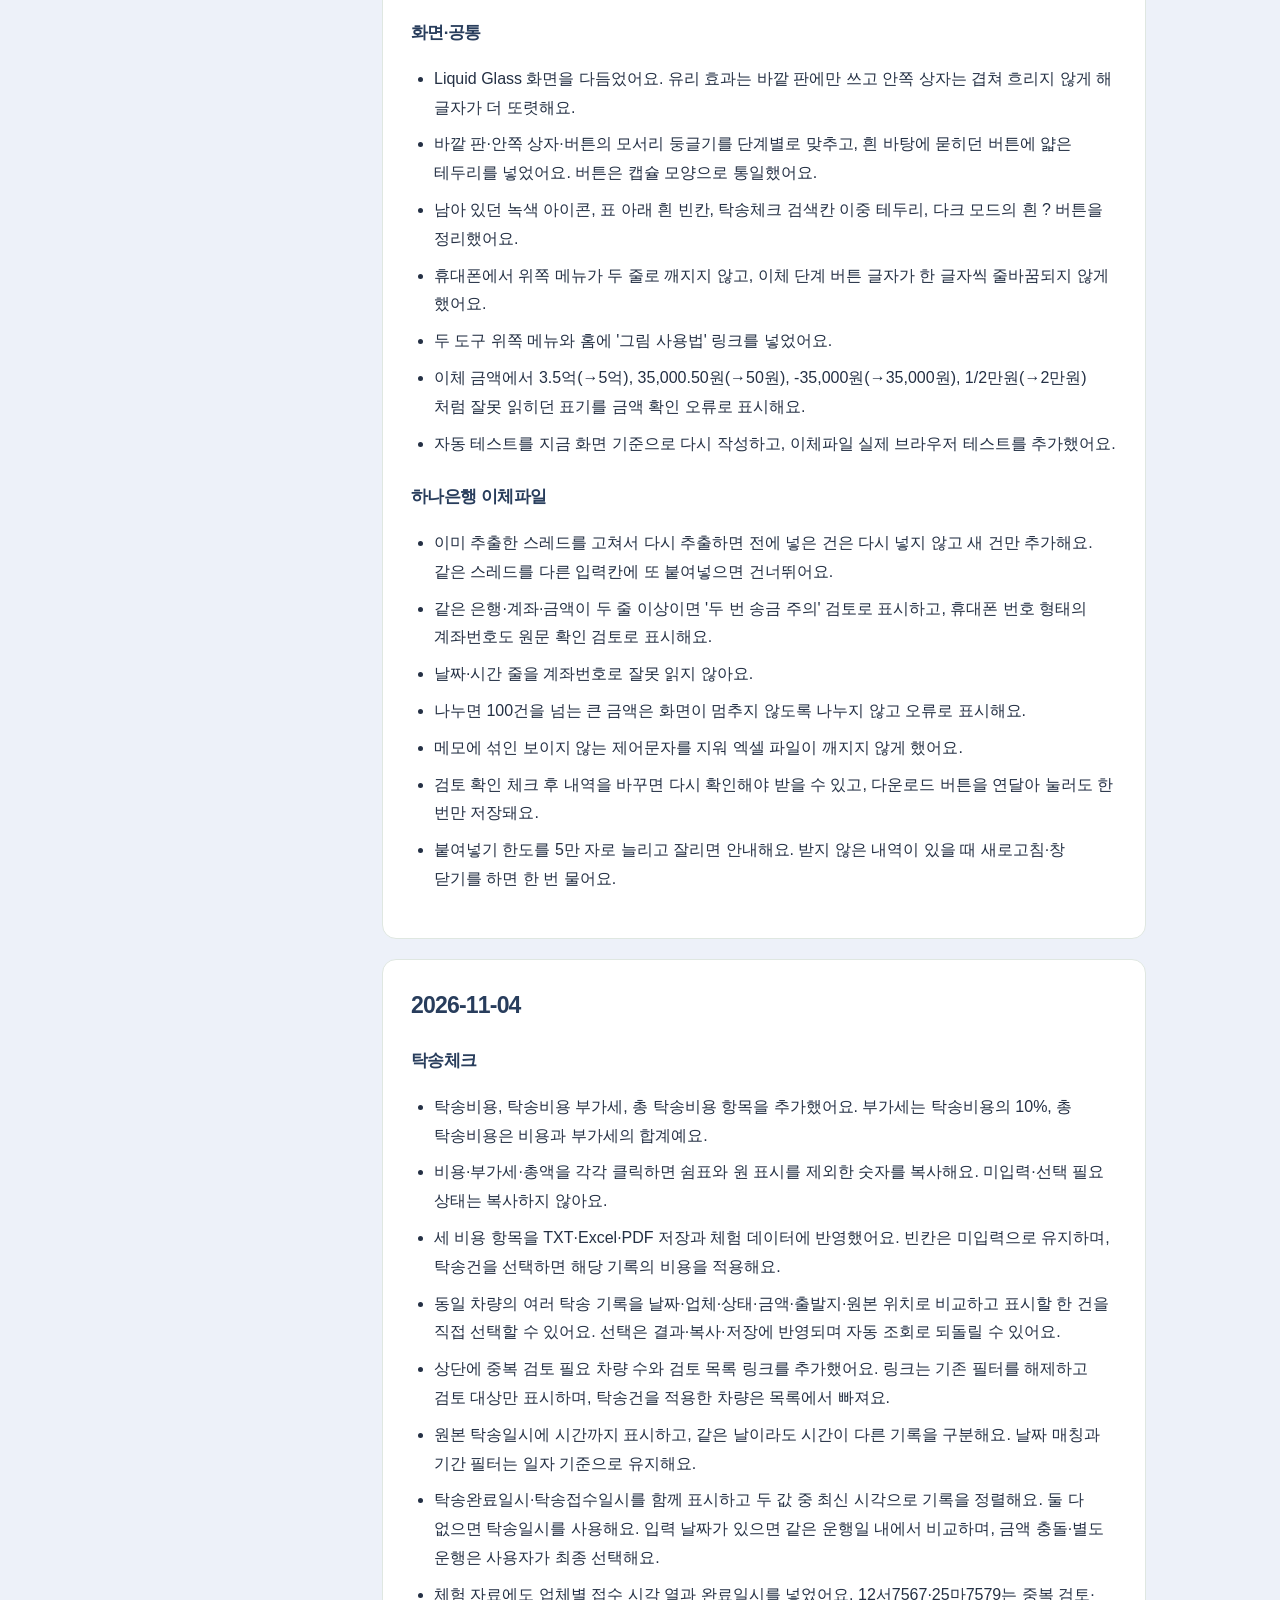
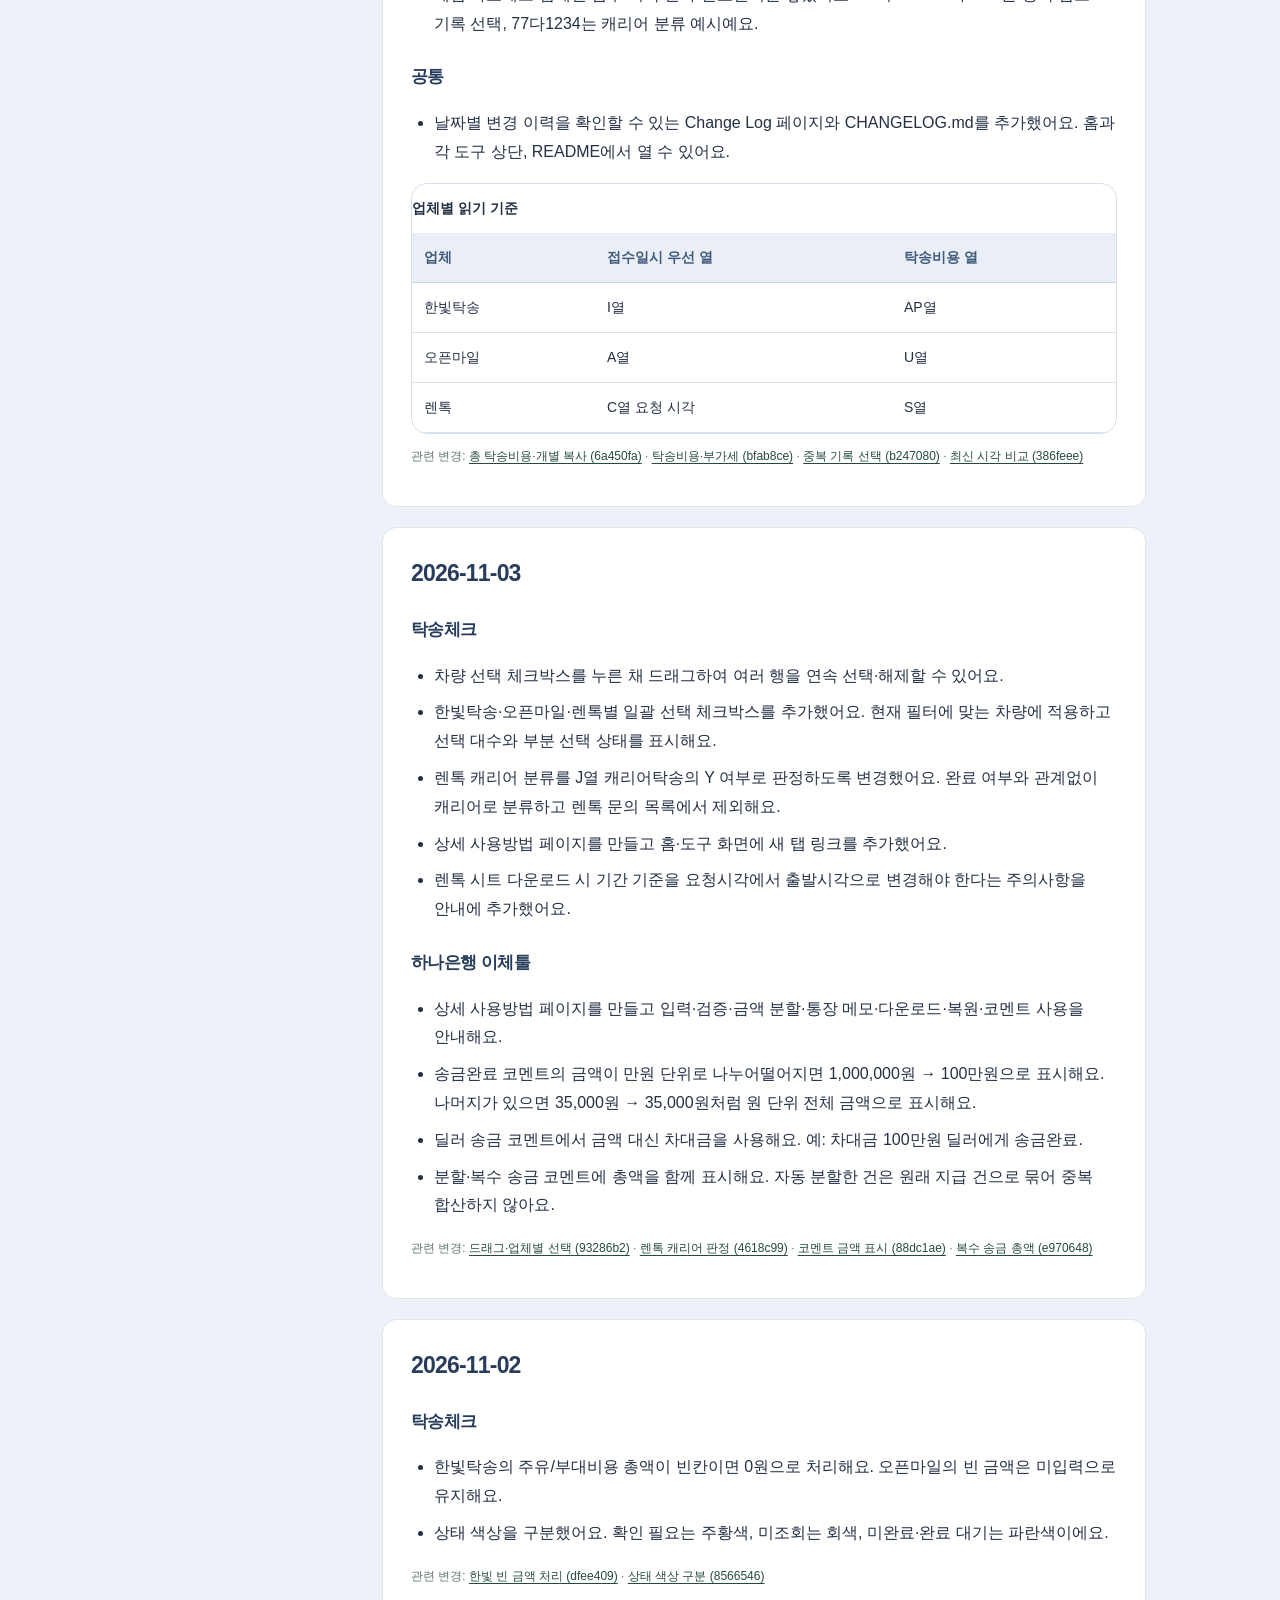
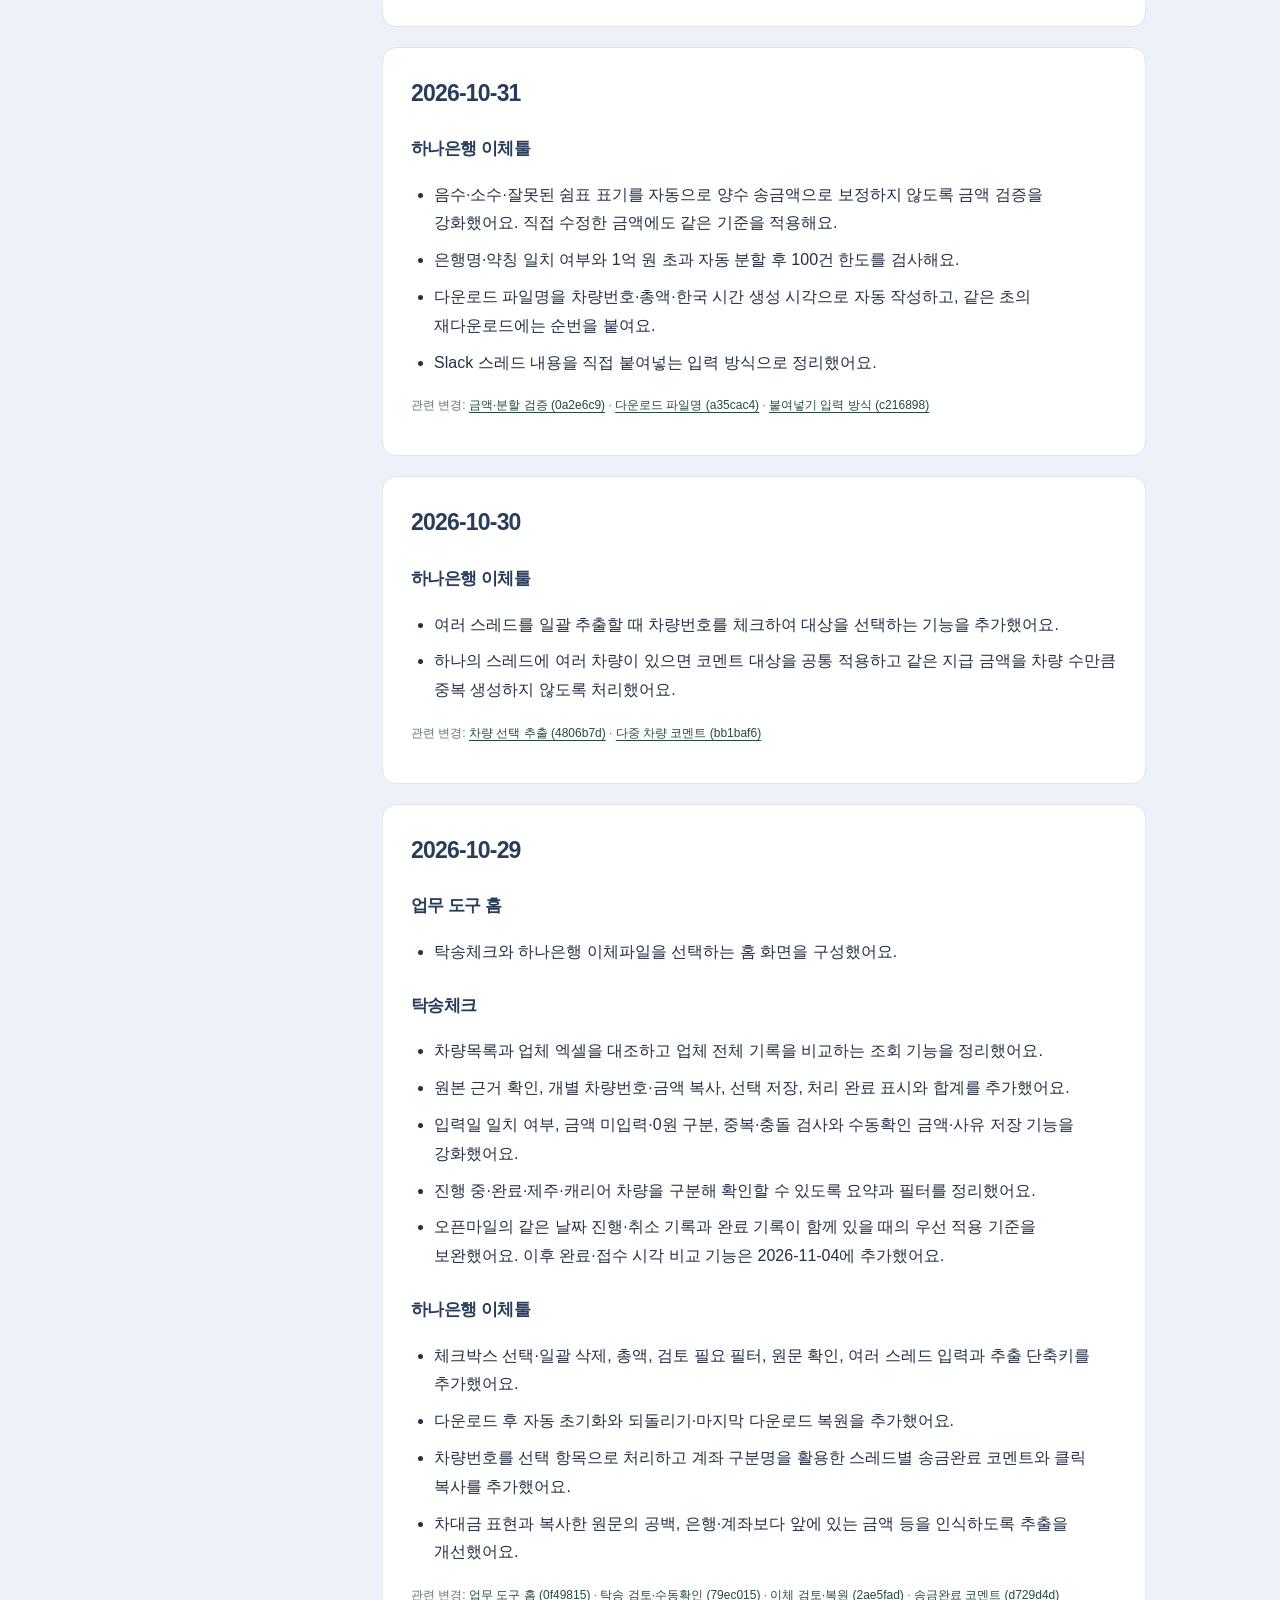
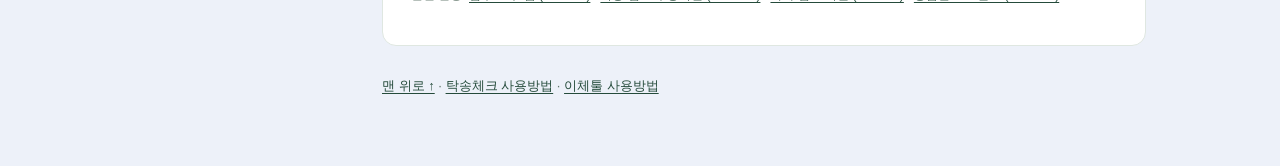
==== commit d0d72583: "Let overlapping schedules drive the fee instead of a separate fee picker When a vehicle's records di" ====
--- a/changelog.html
+++ b/changelog.html
@@ -3,4 +3,4 @@
 :root{font-family:-apple-system,BlinkMacSystemFont,"Segoe UI","Malgun Gothic",sans-serif;color:#253e35;background:#f5f7f5;line-height:1.8}*{box-sizing:border-box}body{margin:0}a{color:#254b3b;text-underline-offset:4px}a:hover{text-decoration-thickness:2px}a:focus-visible,summary:focus-visible{outline:3px solid #397956;outline-offset:4px}nav{display:flex;flex-wrap:wrap;gap:12px 24px;padding:14px max(20px,calc((100vw - 1120px)/2));background:#fff;border-bottom:1px solid #dfe7e1;font-size:14px}nav a{text-decoration:none}main{max-width:1120px;margin:auto;padding:44px 24px 64px}.eyebrow{font-size:12px;letter-spacing:2px;color:#60766a}h1{font-size:clamp(28px,5vw,40px);line-height:1.35;letter-spacing:-1px;margin:12px 0 16px}h2{font-size:23px;line-height:1.5;margin:0 0 18px}h3{font-size:17px;margin:24px 0 8px}p{margin:10px 0}header>p{color:#60766a;max-width:740px}.button{display:inline-block;background:#254b3b;color:#fff;border-radius:9px;padding:10px 18px;text-decoration:none;margin:12px 0}.layout{display:grid;grid-template-columns:220px minmax(0,1fr);gap:28px;margin-top:28px}.toc{align-self:start;position:sticky;top:20px;background:#fff;border:1px solid #dfe7e1;border-radius:14px;padding:20px;font-size:14px}.toc strong{display:block;margin-bottom:12px}.toc a{display:block;padding:5px 0;text-decoration:none}.content{min-width:0}section{background:#fff;border:1px solid #dfe7e1;border-radius:14px;padding:28px;margin-bottom:20px;scroll-margin-top:20px}li{margin:8px 0}ol,ul{padding-left:23px}.note{background:#edf5ee;border-left:4px solid #397956;padding:12px 16px;border-radius:5px;margin:16px 0}.review-note{background:#fff4db;border-color:#a66a00}pre{background:#f5f7f5;border:1px solid #e0e8e2;padding:16px;border-radius:9px;overflow:auto;font-size:14px;line-height:1.8}code{font-family:ui-monospace,monospace}.tablewrap{overflow-x:auto}table{border-collapse:collapse;width:100%;font-size:14px}th,td{padding:12px;text-align:left;vertical-align:top;border-bottom:1px solid #e0e8e2}th{background:#f5f7f5;white-space:nowrap}.badge{display:inline-block;font-size:13px;font-weight:650;border-radius:5px;padding:3px 8px;white-space:nowrap}.needs{background:#fff4db;color:#8a5700}.missing{background:#eef1f4;color:#526171}.waiting{background:#e8f2ff;color:#245b9e}details{border-bottom:1px solid #e0e8e2;padding:14px 0}summary{cursor:pointer;font-weight:650}footer{font-size:13px;color:#60766a;margin-top:28px}@media(max-width:760px){main{padding:28px 16px 40px}.layout{grid-template-columns:1fr;gap:20px}.toc{position:static}.toc a{display:inline-block;margin-right:16px}section{padding:22px 18px}th,td{padding:10px 8px}}@media print{nav,.toc,.button{display:none}.layout{display:block}main{max-width:none;padding:0}section{break-inside:avoid;border:0;padding:15px 0}body{background:#fff}details{break-inside:avoid}}
  .commits{font-size:12px;color:#60766a;line-height:2;overflow-wrap:anywhere}caption{text-align:left;font-weight:650;padding:12px 0}h2 time{font-variant-numeric:tabular-nums}</style><link rel="stylesheet" href="./assets/mac-glass.css?v=20261118-4">
 <script src="./assets/theme.js?v=20261116-1"></script>
-</head><body class="mac-ui" data-page="changelog"><nav aria-label="기능 이동"><a href="./index.html">← 홈</a><a href="./dispatch.html">탁송체크</a><a href="./transfer.html">하나은행 이체파일</a><a href="./changelog.html" aria-current="page">Change Log</a></nav><main id="top"><header><div class="eyebrow">WORKTOOL UPDATES</div><h1>Change Log</h1><p>탁송체크와 하나은행 이체툴의 주요 변경사항을 날짜별로 확인하세요.</p><p>날짜는 main 반영 이력의 한국 시간 기준이며, 같은 날의 수정은 최종 반영된 동작으로 정리했어요.</p><a href="https://github.com/chowonki/WorkTool/blob/main/CHANGELOG.md" target="_blank" rel="noopener">GitHub에서 보기 ↗</a></header><div class="layout"><aside class="toc" aria-label="변경 날짜"><strong>날짜별 보기</strong><a href="#date-2026-11-26">2026-11-26</a><a href="#date-2026-11-25">2026-11-25</a><a href="#date-2026-11-04">2026-11-04</a><a href="#date-2026-11-03">2026-11-03</a><a href="#date-2026-11-02">2026-11-02</a><a href="#date-2026-10-31">2026-10-31</a><a href="#date-2026-10-30">2026-10-30</a><a href="#date-2026-10-29">2026-10-29</a></aside><div class="content"><section id="date-2026-11-26"><h2><time datetime="2026-11-26">2026-11-26</time></h2><h3>조회 결과 페이지 나누기 · 탁송일정 양식 통일</h3><ul><li>탁송체크: 탁송일정을 3사 모두 YYYY-MM-DD HH:MM 모양으로 맞춰요. 시간이 없는 건은 00:00을 붙여요. 표·복사·TXT/엑셀/PDF·캡처 모두 같은 모양이에요.</li><li>탁송체크: 중첩된 일정·비용을 고르면 조회 상태·탁송 상태·업체명·주유비·비용 구분·출발지·원본 위치도 고른 기록으로 바뀌어요(웹·Windows 앱). 렌톡 기록을 고르면 슬랙봇 문의·제주 출발도 렌톡 기준으로 바뀌고, 이미 받은 슬랙봇 회신 금액은 유지해요.</li><li>탁송체크: 중첩된 일정·비용을 고르면 표 칸이 고른 값으로 바뀌어요. 다른 칸처럼 눌러서 복사되고, 고른 기록의 업체·파일은 마우스를 올리면 보여요. ↺ 단추로 다시 고를 수 있어요.</li><li>탁송체크: 렌톡 탁송일정 칸에 보이지 않는 문자·따옴표·시간대(+09:00)·뒤 글자가 섞여 초까지(HH:MM:ss) 그대로 보이던 문제를 고쳐, 안에 든 날짜·시간을 찾아 같은 모양으로 맞춰요. '예약 요청'처럼 날짜가 없는 글자는 그대로 보여요.</li><li>Windows 앱 탁송체크: 웹과 같이 결과를 한 페이지에 30건씩(10·30·50·100건 선택, 이 기기에 기억) 보여 주고, 페이지 번호 단추로 넘길 수 있어요. 탁송일정도 3사 모두 같은 모양으로 보여요.</li><li>탁송체크: 조회 결과를 한 페이지에 30건씩 보여 줘요. 표 아래 페이지 번호·‹ › 단추로 넘기고, 페이지당 드롭다운에서 10·30·50·100건을 고를 수 있어요(이 기기에 기억). 중첩 일정·비용 드롭다운도 표에 맞게 작게 줄였어요. 필터·검색·정렬을 바꾸면 1페이지로 돌아가요. 복사·저장·캡처와 전체 선택은 다른 페이지 결과도 함께 포함해요.</li></ul></section><section id="date-2026-11-25"><h2><time datetime="2026-11-25">2026-11-25</time></h2><h3>실수 방지 보강 · Windows 포터블</h3><ul><li>탁송체크: 업체 엑셀의 탁송일정·탁송비용·렌톡 캐리어 구분 열 값이 절반 넘게 평소 형식과 다르면 업체 양식이 바뀌었을 수 있다고 알려 줘요. 파일 목록에도 '⚠ 양식 확인 필요'가 붙어요.</li><li>탁송체크: '복사함·완료' 표시를 오늘 하루 동안 이 기기에 남겨요. 실수로 새로고침하거나 다시 조회해도 이어서 볼 수 있어요. 전체 초기화를 누르면 지워져요.</li><li>이체파일: 오늘 이미 받은 이체파일과 은행·계좌·금액이 같은 건이 있으면 다운로드 전에 한 번 더 물어봐요. 계좌번호 원문은 남기지 않아요.</li><li>슬랙봇 회신 금액을 10원 단위로 반올림해요.</li><li>Windows 앱: 같은 기능을 넣고, 압축만 풀면 바로 실행되는 포터블 ZIP(WorkTool.exe)을 만들었어요. 설정·표시는 ZIP 옆 Data 폴더에 남아요.</li></ul></section><section id="date-2026-11-18"><h2><time datetime="2026-11-18">2026-11-18</time></h2><h3>그림 사용법 체험 화면 · 다크 모드</h3><ul><li>그림 사용법에 직접 눌러 보는 체험 화면을 넣었어요. 탁송체크는 차량목록 붙여넣기 → 파일 첨부 → 조회 → 걸러 보기·일정 고르기·복사까지, 이체파일은 붙여넣기 → 추출 → 오류 고치기·통장 메모 → 검토 확인 → 다운로드·송금 코멘트까지 실제처럼 따라 해 볼 수 있어요. 위쪽 ‘지금 할 일’이 다음에 누를 곳을 알려 줘요.</li><li>체험 화면은 가상 데이터만 쓰고 파일을 만들거나 저장하지 않아요. 실제 화면 스크린샷은 체험 화면 아래 링크로 볼 수 있어요.</li><li>다크 모드에서 사용법 페이지(그림 사용법·탁송체크·이체 상세 사용방법) 글자가 흰 바탕에 묻혀 안 보이던 문제를 고쳤어요. 라이트 모드의 그림 사용법 위쪽 메뉴 글자도 진하게 했어요.</li><li>쓰지 않던 사용 설명서(guide.html)를 지웠어요. 예전 주소로 들어오면 그림 사용법으로 옮겨 가요. 홈 메뉴의 '사용 설명서'도 '그림 사용법'으로 바꿨어요.</li></ul><h3>가독성 개선</h3><ul><li>탁송체크 글자를 읽기 쉽게 다듬었어요. 탭·필터·카드 이름·표 머리글·파일 정보처럼 10~12px이던 보조 글자를 13px 안팎으로 키웠어요.</li><li>흐리던 회색 글자와 상태 배지(비용 확인·슬랙봇 문의·미조회 등)를 진하게 해서, 라이트·다크 모드 모두 웹 접근성 대비 기준(4.5:1)을 넘게 했어요.</li><li>첨부 파일 목록이 3개까지 한눈에 보이고, '주유비용/충전비용 (원)'·'부가세 10%' 머리글이 잘리지 않게 열 너비를 넓혔어요.</li></ul><h3>진행 중 표시</h3><ul><li>탁송체크 위쪽 카드와 탭의 '미조회'를 '진행 중'으로 바꿨어요. 진행 중은 기록은 있지만 아직 탁송완료 전인, 탁송 중·배정완료 차량이에요(취소는 제외). 표·캡처·저장 파일의 상태도 '진행 중'으로 보여요. 미조회 차량은 '확인 필요' 탭에서 볼 수 있어요.</li></ul><h3>표 글자 굵기 · 눌러서 복사</h3><ul><li>탁송체크 표의 '금액 (원)' 항목 이름을 '주유비용/충전비용 (원)'으로 바꿨어요. 캡처 이미지, TXT·엑셀·PDF 저장 파일, 사용법 문서의 이름도 같이 바꿨어요.</li><li>탁송체크 표에서 과하게 굵던 글자를 정리했어요. 값은 보통 굵기로, 차량번호와 주유금액만 살짝 강조해요.</li><li>눌러서 복사되는 값에 점선 밑줄과 '복사' 표시를 붙이고, 표 위에 안내 문구를 넣었어요. 차량번호·주유금액에 더해 탁송일정·탁송비용·부가세도 눌러서 복사할 수 있어요. 숫자는 쉼표 없이 복사돼요.</li><li>주유금액을 쉼표가 있는 숫자(12,350)로 보여 줘요.</li><li>다크 모드에서 한 줄 걸러 밝은 회색 배경이 나와 글자가 잘 안 보이던 문제를 고쳤어요.</li></ul><h3>결과 캡처 · 체험·예시 데이터 제거</h3><ul><li>탁송체크에 <b>결과 캡처</b>를 넣었어요. 결과 내보내기 줄의 <b>캡처 복사</b>는 조회 결과를 표 이미지로 클립보드에 복사하고(Slack에 바로 붙여넣기), <b>캡처 저장</b>은 PNG 파일로 저장해요. 저장 범위와 체크한 줄을 따르고, 합계가 함께 들어가요.</li><li>쓰지 않는 탁송체크 '체험 데이터'와 이체파일 '예시로 연습하기'를 지웠어요.</li><li>한글이 숫자 문자 참조(&amp;#52264; 같은 형식)로 저장된 엑셀도 탁송체크가 읽을 수 있게 했어요.</li><li>사용법 그림은 가상 업체 엑셀·가상 이체 요청으로 다시 찍었어요.</li></ul><h3>불필요한 항목 정리</h3><ul><li>이체파일 1단계 오른쪽 '입력 예시' 상자를 지웠어요. '예시로 연습하기' 버튼은 입력칸 아래 버튼 줄로 옮겼고, 누르면 예시가 입력칸에 바로 들어가요. 입력칸이 화면 너비를 다 쓰고, 휴대폰에서는 1단계가 한 화면에 들어와요.</li><li>탁송체크: 제목 위아래의 영문 표시·설명 문장, '이 기기에서만 처리' 표시, 카드 안 안내 문장, '자동인식' 표시, 조회 버튼 아래 안내, 빈 화면 태그, 아래쪽 열 안내 줄을 지웠어요.</li><li>탁송체크 표: '선택'과 '완료' 체크를 나란히 놓아 한 줄 높이를 줄이고, 전체 선택·필터 지우기·열 너비 초기화를 '조회 결과' 제목 줄로 올렸어요.</li><li>이체파일: 단계 버튼의 보조 설명, 1단계 도움말 상자(사용 안내 창과 중복), 2단계의 반복 안내, 3단계 열 순서 설명을 지우고 남은 안내 문장은 짧게 줄였어요.</li><li>홈: 긴 설명 문장을 줄이고 아래쪽 버전 표시를 지웠어요.</li><li>바뀐 화면에 맞춰 사용법 그림을 다시 만들었어요.</li></ul><h3>화면 배치</h3><ul><li>탁송체크 위쪽 머리줄 세 겹을 하나로 합쳤어요. 체험 데이터·전체 초기화·도움말(?) 버튼이 제목 옆에 모였어요.</li><li>탁송체크 입력 카드 두 개를 나란히 넓게 놓고, 차량 조회하기 버튼을 그 아래 오른쪽에 뒀어요. 결과 필터는 탭 한 줄, 필터·검색 한 줄로 정리했어요.</li><li>이체파일 1단계 버튼을 한 줄로 모았어요(입력칸 추가·전체 초기화 왼쪽, 이체정보 추출하기 오른쪽).</li><li>이체파일 2단계는 이체 내역 표를 넓은 왼쪽에, 통장 메모·CMS 설정을 오른쪽에 두고, 표 도구 버튼을 한 줄로 합쳤어요.</li><li>이체파일 3단계는 미리보기 → 확인 체크 → 다운로드 → 주의 → 송금 코멘트 순서로 바꿨어요.</li><li>휴대폰에서 이체 내역 카드가 상자 밖으로 넘치던 문제와 3단계 화면이 옆으로 밀리던 문제를 고쳤어요.</li><li>바뀐 배치에 맞춰 사용법 그림을 다시 만들었어요.</li></ul></section><section id="date-2026-11-17"><h2><time datetime="2026-11-17">2026-11-17</time></h2><h3>사용법 그림</h3><ul><li>그림 사용법 스크린샷 4장을 지금 Liquid Glass 화면으로 다시 찍었어요. 화면 위에는 번호와 파란 테두리만 표시하고, 설명은 아래 카드에 해요체로 정리했어요.</li><li>그림 사용법·상세 사용방법의 그림 설명을 새 그림의 번호에 맞춰 다시 썼어요.</li><li>탁송체크 표에서 '중첩 비용 · 선택 필요' 드롭다운과 탁송비용 머리글이 잘리지 않게 기본 열 너비를 넓혔어요.</li><li>연결된 곳이 없던 예전 탁송체크 화면(dispatch-tool.html)을 지웠어요.</li></ul><h3>문구·사용법</h3><ul><li>탁송체크 상세 사용방법·README를 지금 화면에 맞게 줄였어요. 지금은 없는 수동확인, 중복 검토 목록, 탁송건 선택, 처리 완료 일괄 표시 설명을 지우고, 실제 조회 기준·조회 상태·일정/비용 선택·필터·저장 범위를 정리했어요.</li><li>사용법 문서가 없는 기능을 다시 설명하거나 딱딱한 말투가 섞이면 자동 테스트가 알려 줘요.</li><li>사이트 전체 안내 문구를 친근한 해요체(예: 확인해요, 붙여요)로 바꿨어요.</li><li>이체파일 상세 사용방법과 README를 지금 화면에 맞게 다시 썼어요. 예전 3페이지 구성·4시간 임시 저장·되돌리기처럼 지금은 없는 기능 설명을 지웠어요.</li><li>사용 설명서의 '입력 내용이 사라졌어요' 등 자주 묻는 질문을 실제 동작에 맞게 고쳤어요.</li><li>한글이 줄 끝에서 단어 중간에 끊기지 않게 했고, 사용법 페이지 위쪽 메뉴도 유리 스타일로 맞췄어요.</li></ul><h3>화면·공통</h3><ul><li>Liquid Glass 화면을 다듬었어요. 유리 효과는 바깥 판에만 쓰고 안쪽 상자는 겹쳐 흐리지 않게 해 글자가 더 또렷해요.</li><li>바깥 판·안쪽 상자·버튼의 모서리 둥글기를 단계별로 맞추고, 흰 바탕에 묻히던 버튼에 얇은 테두리를 넣었어요. 버튼은 캡슐 모양으로 통일했어요.</li><li>남아 있던 녹색 아이콘, 표 아래 흰 빈칸, 탁송체크 검색칸 이중 테두리, 다크 모드의 흰 ? 버튼을 정리했어요.</li><li>휴대폰에서 위쪽 메뉴가 두 줄로 깨지지 않고, 이체 단계 버튼 글자가 한 글자씩 줄바꿈되지 않게 했어요.</li><li>두 도구 위쪽 메뉴와 홈에 '그림 사용법' 링크를 넣었어요.</li><li>이체 금액에서 3.5억(→5억), 35,000.50원(→50원), -35,000원(→35,000원), 1/2만원(→2만원)처럼 잘못 읽히던 표기를 금액 확인 오류로 표시해요.</li><li>자동 테스트를 지금 화면 기준으로 다시 작성하고, 이체파일 실제 브라우저 테스트를 추가했어요.</li></ul><h3>하나은행 이체파일</h3><ul><li>이미 추출한 스레드를 고쳐서 다시 추출하면 전에 넣은 건은 다시 넣지 않고 새 건만 추가해요. 같은 스레드를 다른 입력칸에 또 붙여넣으면 건너뛰어요.</li><li>같은 은행·계좌·금액이 두 줄 이상이면 '두 번 송금 주의' 검토로 표시하고, 휴대폰 번호 형태의 계좌번호도 원문 확인 검토로 표시해요.</li><li>날짜·시간 줄을 계좌번호로 잘못 읽지 않아요.</li><li>나누면 100건을 넘는 큰 금액은 화면이 멈추지 않도록 나누지 않고 오류로 표시해요.</li><li>메모에 섞인 보이지 않는 제어문자를 지워 엑셀 파일이 깨지지 않게 했어요.</li><li>검토 확인 체크 후 내역을 바꾸면 다시 확인해야 받을 수 있고, 다운로드 버튼을 연달아 눌러도 한 번만 저장돼요.</li><li>붙여넣기 한도를 5만 자로 늘리고 잘리면 안내해요. 받지 않은 내역이 있을 때 새로고침·창 닫기를 하면 한 번 물어요.</li></ul></section><section id="date-2026-11-04"><h2><time datetime="2026-11-04">2026-11-04</time></h2><h3>탁송체크</h3><ul><li>탁송비용, 탁송비용 부가세, 총 탁송비용 항목을 추가했어요. 부가세는 탁송비용의 10%, 총 탁송비용은 비용과 부가세의 합계예요.</li><li>비용·부가세·총액을 각각 클릭하면 쉼표와 원 표시를 제외한 숫자를 복사해요. 미입력·선택 필요 상태는 복사하지 않아요.</li><li>세 비용 항목을 TXT·Excel·PDF 저장과 체험 데이터에 반영했어요. 빈칸은 미입력으로 유지하며, 탁송건을 선택하면 해당 기록의 비용을 적용해요.</li><li>동일 차량의 여러 탁송 기록을 날짜·업체·상태·금액·출발지·원본 위치로 비교하고 표시할 한 건을 직접 선택할 수 있어요. 선택은 결과·복사·저장에 반영되며 자동 조회로 되돌릴 수 있어요.</li><li>상단에 중복 검토 필요 차량 수와 검토 목록 링크를 추가했어요. 링크는 기존 필터를 해제하고 검토 대상만 표시하며, 탁송건을 적용한 차량은 목록에서 빠져요.</li><li>원본 탁송일시에 시간까지 표시하고, 같은 날이라도 시간이 다른 기록을 구분해요. 날짜 매칭과 기간 필터는 일자 기준으로 유지해요.</li><li>탁송완료일시·탁송접수일시를 함께 표시하고 두 값 중 최신 시각으로 기록을 정렬해요. 둘 다 없으면 탁송일시를 사용해요. 입력 날짜가 있으면 같은 운행일 내에서 비교하며, 금액 충돌·별도 운행은 사용자가 최종 선택해요.</li><li>체험 자료에도 업체별 접수 시각 열과 완료일시를 넣었어요. 12서7567·25마7579는 중복 검토·기록 선택, 77다1234는 캐리어 분류 예시예요.</li></ul><h3>공통</h3><ul><li>날짜별 변경 이력을 확인할 수 있는 Change Log 페이지와 CHANGELOG.md를 추가했어요. 홈과 각 도구 상단, README에서 열 수 있어요.</li></ul><div class="tablewrap"><table><caption>업체별 읽기 기준</caption><thead><tr><th scope="col">업체</th><th scope="col">접수일시 우선 열</th><th scope="col">탁송비용 열</th></tr></thead><tbody><tr><td>한빛탁송</td><td>I열</td><td>AP열</td></tr><tr><td>오픈마일</td><td>A열</td><td>U열</td></tr><tr><td>렌톡</td><td>C열 요청 시각</td><td>S열</td></tr></tbody></table></div><p class="commits">관련 변경: <a href="https://github.com/chowonki/WorkTool/commit/6a450fa" target="_blank" rel="noopener">총 탁송비용·개별 복사 (6a450fa)</a> · <a href="https://github.com/chowonki/WorkTool/commit/bfab8ce" target="_blank" rel="noopener">탁송비용·부가세 (bfab8ce)</a> · <a href="https://github.com/chowonki/WorkTool/commit/b247080" target="_blank" rel="noopener">중복 기록 선택 (b247080)</a> · <a href="https://github.com/chowonki/WorkTool/commit/386feee" target="_blank" rel="noopener">최신 시각 비교 (386feee)</a></p></section><section id="date-2026-11-03"><h2><time datetime="2026-11-03">2026-11-03</time></h2><h3>탁송체크</h3><ul><li>차량 선택 체크박스를 누른 채 드래그하여 여러 행을 연속 선택·해제할 수 있어요.</li><li>한빛탁송·오픈마일·렌톡별 일괄 선택 체크박스를 추가했어요. 현재 필터에 맞는 차량에 적용하고 선택 대수와 부분 선택 상태를 표시해요.</li><li>렌톡 캐리어 분류를 J열 캐리어탁송의 Y 여부로 판정하도록 변경했어요. 완료 여부와 관계없이 캐리어로 분류하고 렌톡 문의 목록에서 제외해요.</li><li>상세 사용방법 페이지를 만들고 홈·도구 화면에 새 탭 링크를 추가했어요.</li><li>렌톡 시트 다운로드 시 기간 기준을 요청시각에서 출발시각으로 변경해야 한다는 주의사항을 안내에 추가했어요.</li></ul><h3>하나은행 이체툴</h3><ul><li>상세 사용방법 페이지를 만들고 입력·검증·금액 분할·통장 메모·다운로드·복원·코멘트 사용을 안내해요.</li><li>송금완료 코멘트의 금액이 만원 단위로 나누어떨어지면 1,000,000원 → 100만원으로 표시해요. 나머지가 있으면 35,000원 → 35,000원처럼 원 단위 전체 금액으로 표시해요.</li><li>딜러 송금 코멘트에서 금액 대신 차대금을 사용해요. 예: 차대금 100만원 딜러에게 송금완료.</li><li>분할·복수 송금 코멘트에 총액을 함께 표시해요. 자동 분할한 건은 원래 지급 건으로 묶어 중복 합산하지 않아요.</li></ul><p class="commits">관련 변경: <a href="https://github.com/chowonki/WorkTool/commit/93286b2" target="_blank" rel="noopener">드래그·업체별 선택 (93286b2)</a> · <a href="https://github.com/chowonki/WorkTool/commit/4618c99" target="_blank" rel="noopener">렌톡 캐리어 판정 (4618c99)</a> · <a href="https://github.com/chowonki/WorkTool/commit/88dc1ae" target="_blank" rel="noopener">코멘트 금액 표시 (88dc1ae)</a> · <a href="https://github.com/chowonki/WorkTool/commit/e970648" target="_blank" rel="noopener">복수 송금 총액 (e970648)</a></p></section><section id="date-2026-11-02"><h2><time datetime="2026-11-02">2026-11-02</time></h2><h3>탁송체크</h3><ul><li>한빛탁송의 주유/부대비용 총액이 빈칸이면 0원으로 처리해요. 오픈마일의 빈 금액은 미입력으로 유지해요.</li><li>상태 색상을 구분했어요. 확인 필요는 주황색, 미조회는 회색, 미완료·완료 대기는 파란색이에요.</li></ul><p class="commits">관련 변경: <a href="https://github.com/chowonki/WorkTool/commit/dfee409" target="_blank" rel="noopener">한빛 빈 금액 처리 (dfee409)</a> · <a href="https://github.com/chowonki/WorkTool/commit/8566546" target="_blank" rel="noopener">상태 색상 구분 (8566546)</a></p></section><section id="date-2026-10-31"><h2><time datetime="2026-10-31">2026-10-31</time></h2><h3>하나은행 이체툴</h3><ul><li>음수·소수·잘못된 쉼표 표기를 자동으로 양수 송금액으로 보정하지 않도록 금액 검증을 강화했어요. 직접 수정한 금액에도 같은 기준을 적용해요.</li><li>은행명·약칭 일치 여부와 1억 원 초과 자동 분할 후 100건 한도를 검사해요.</li><li>다운로드 파일명을 차량번호·총액·한국 시간 생성 시각으로 자동 작성하고, 같은 초의 재다운로드에는 순번을 붙여요.</li><li>Slack 스레드 내용을 직접 붙여넣는 입력 방식으로 정리했어요.</li></ul><p class="commits">관련 변경: <a href="https://github.com/chowonki/WorkTool/commit/0a2e6c9" target="_blank" rel="noopener">금액·분할 검증 (0a2e6c9)</a> · <a href="https://github.com/chowonki/WorkTool/commit/a35cac4" target="_blank" rel="noopener">다운로드 파일명 (a35cac4)</a> · <a href="https://github.com/chowonki/WorkTool/commit/c216898" target="_blank" rel="noopener">붙여넣기 입력 방식 (c216898)</a></p></section><section id="date-2026-10-30"><h2><time datetime="2026-10-30">2026-10-30</time></h2><h3>하나은행 이체툴</h3><ul><li>여러 스레드를 일괄 추출할 때 차량번호를 체크하여 대상을 선택하는 기능을 추가했어요.</li><li>하나의 스레드에 여러 차량이 있으면 코멘트 대상을 공통 적용하고 같은 지급 금액을 차량 수만큼 중복 생성하지 않도록 처리했어요.</li></ul><p class="commits">관련 변경: <a href="https://github.com/chowonki/WorkTool/commit/4806b7d" target="_blank" rel="noopener">차량 선택 추출 (4806b7d)</a> · <a href="https://github.com/chowonki/WorkTool/commit/bb1baf6" target="_blank" rel="noopener">다중 차량 코멘트 (bb1baf6)</a></p></section><section id="date-2026-10-29"><h2><time datetime="2026-10-29">2026-10-29</time></h2><h3>업무 도구 홈</h3><ul><li>탁송체크와 하나은행 이체파일을 선택하는 홈 화면을 구성했어요.</li></ul><h3>탁송체크</h3><ul><li>차량목록과 업체 엑셀을 대조하고 업체 전체 기록을 비교하는 조회 기능을 정리했어요.</li><li>원본 근거 확인, 개별 차량번호·금액 복사, 선택 저장, 처리 완료 표시와 합계를 추가했어요.</li><li>입력일 일치 여부, 금액 미입력·0원 구분, 중복·충돌 검사와 수동확인 금액·사유 저장 기능을 강화했어요.</li><li>진행 중·완료·제주·캐리어 차량을 구분해 확인할 수 있도록 요약과 필터를 정리했어요.</li><li>오픈마일의 같은 날짜 진행·취소 기록과 완료 기록이 함께 있을 때의 우선 적용 기준을 보완했어요. 이후 완료·접수 시각 비교 기능은 2026-11-04에 추가했어요.</li></ul><h3>하나은행 이체툴</h3><ul><li>체크박스 선택·일괄 삭제, 총액, 검토 필요 필터, 원문 확인, 여러 스레드 입력과 추출 단축키를 추가했어요.</li><li>다운로드 후 자동 초기화와 되돌리기·마지막 다운로드 복원을 추가했어요.</li><li>차량번호를 선택 항목으로 처리하고 계좌 구분명을 활용한 스레드별 송금완료 코멘트와 클릭 복사를 추가했어요.</li><li>차대금 표현과 복사한 원문의 공백, 은행·계좌보다 앞에 있는 금액 등을 인식하도록 추출을 개선했어요.</li></ul><p class="commits">관련 변경: <a href="https://github.com/chowonki/WorkTool/commit/0f49815" target="_blank" rel="noopener">업무 도구 홈 (0f49815)</a> · <a href="https://github.com/chowonki/WorkTool/commit/79ec015" target="_blank" rel="noopener">탁송 검토·수동확인 (79ec015)</a> · <a href="https://github.com/chowonki/WorkTool/commit/2ae5fad" target="_blank" rel="noopener">이체 검토·복원 (2ae5fad)</a> · <a href="https://github.com/chowonki/WorkTool/commit/d729d4d" target="_blank" rel="noopener">송금완료 코멘트 (d729d4d)</a></p></section><footer><a href="#top">맨 위로 ↑</a> · <a href="./dispatch-guide.html">탁송체크 사용방법</a> · <a href="./transfer-guide.html">이체툴 사용방법</a></footer></div></div></main></body></html>
+</head><body class="mac-ui" data-page="changelog"><nav aria-label="기능 이동"><a href="./index.html">← 홈</a><a href="./dispatch.html">탁송체크</a><a href="./transfer.html">하나은행 이체파일</a><a href="./changelog.html" aria-current="page">Change Log</a></nav><main id="top"><header><div class="eyebrow">WORKTOOL UPDATES</div><h1>Change Log</h1><p>탁송체크와 하나은행 이체툴의 주요 변경사항을 날짜별로 확인하세요.</p><p>날짜는 main 반영 이력의 한국 시간 기준이며, 같은 날의 수정은 최종 반영된 동작으로 정리했어요.</p><a href="https://github.com/chowonki/WorkTool/blob/main/CHANGELOG.md" target="_blank" rel="noopener">GitHub에서 보기 ↗</a></header><div class="layout"><aside class="toc" aria-label="변경 날짜"><strong>날짜별 보기</strong><a href="#date-2026-11-26">2026-11-26</a><a href="#date-2026-11-25">2026-11-25</a><a href="#date-2026-11-04">2026-11-04</a><a href="#date-2026-11-03">2026-11-03</a><a href="#date-2026-11-02">2026-11-02</a><a href="#date-2026-10-31">2026-10-31</a><a href="#date-2026-10-30">2026-10-30</a><a href="#date-2026-10-29">2026-10-29</a></aside><div class="content"><section id="date-2026-11-26"><h2><time datetime="2026-11-26">2026-11-26</time></h2><h3>조회 결과 페이지 나누기 · 탁송일정 양식 통일</h3><ul><li>탁송체크: 탁송일정을 3사 모두 YYYY-MM-DD HH:MM 모양으로 맞춰요. 시간이 없는 건은 00:00을 붙여요. 표·복사·TXT/엑셀/PDF·캡처 모두 같은 모양이에요.</li><li>탁송체크: 탁송일정이 중첩이면 탁송비용 칸에 비용 선택창을 띄우지 않아요. '일정 선택 후 표시'로 기다렸다가, 일정을 고르면 그 기록의 비용이 채워져요. 일정은 하나인데 비용만 다를 때만 비용을 따로 골라요(웹·Windows 앱).</li><li>탁송체크: 중첩된 일정·비용을 고르면 조회 상태·탁송 상태·업체명·주유비·비용 구분·출발지·원본 위치도 고른 기록으로 바뀌어요(웹·Windows 앱). 렌톡 기록을 고르면 슬랙봇 문의·제주 출발도 렌톡 기준으로 바뀌고, 이미 받은 슬랙봇 회신 금액은 유지해요.</li><li>탁송체크: 중첩된 일정·비용을 고르면 표 칸이 고른 값으로 바뀌어요. 다른 칸처럼 눌러서 복사되고, 고른 기록의 업체·파일은 마우스를 올리면 보여요. ↺ 단추로 다시 고를 수 있어요.</li><li>탁송체크: 렌톡 탁송일정 칸에 보이지 않는 문자·따옴표·시간대(+09:00)·뒤 글자가 섞여 초까지(HH:MM:ss) 그대로 보이던 문제를 고쳐, 안에 든 날짜·시간을 찾아 같은 모양으로 맞춰요. '예약 요청'처럼 날짜가 없는 글자는 그대로 보여요.</li><li>Windows 앱 탁송체크: 웹과 같이 결과를 한 페이지에 30건씩(10·30·50·100건 선택, 이 기기에 기억) 보여 주고, 페이지 번호 단추로 넘길 수 있어요. 탁송일정도 3사 모두 같은 모양으로 보여요.</li><li>탁송체크: 조회 결과를 한 페이지에 30건씩 보여 줘요. 표 아래 페이지 번호·‹ › 단추로 넘기고, 페이지당 드롭다운에서 10·30·50·100건을 고를 수 있어요(이 기기에 기억). 중첩 일정·비용 드롭다운도 표에 맞게 작게 줄였어요. 필터·검색·정렬을 바꾸면 1페이지로 돌아가요. 복사·저장·캡처와 전체 선택은 다른 페이지 결과도 함께 포함해요.</li></ul></section><section id="date-2026-11-25"><h2><time datetime="2026-11-25">2026-11-25</time></h2><h3>실수 방지 보강 · Windows 포터블</h3><ul><li>탁송체크: 업체 엑셀의 탁송일정·탁송비용·렌톡 캐리어 구분 열 값이 절반 넘게 평소 형식과 다르면 업체 양식이 바뀌었을 수 있다고 알려 줘요. 파일 목록에도 '⚠ 양식 확인 필요'가 붙어요.</li><li>탁송체크: '복사함·완료' 표시를 오늘 하루 동안 이 기기에 남겨요. 실수로 새로고침하거나 다시 조회해도 이어서 볼 수 있어요. 전체 초기화를 누르면 지워져요.</li><li>이체파일: 오늘 이미 받은 이체파일과 은행·계좌·금액이 같은 건이 있으면 다운로드 전에 한 번 더 물어봐요. 계좌번호 원문은 남기지 않아요.</li><li>슬랙봇 회신 금액을 10원 단위로 반올림해요.</li><li>Windows 앱: 같은 기능을 넣고, 압축만 풀면 바로 실행되는 포터블 ZIP(WorkTool.exe)을 만들었어요. 설정·표시는 ZIP 옆 Data 폴더에 남아요.</li></ul></section><section id="date-2026-11-18"><h2><time datetime="2026-11-18">2026-11-18</time></h2><h3>그림 사용법 체험 화면 · 다크 모드</h3><ul><li>그림 사용법에 직접 눌러 보는 체험 화면을 넣었어요. 탁송체크는 차량목록 붙여넣기 → 파일 첨부 → 조회 → 걸러 보기·일정 고르기·복사까지, 이체파일은 붙여넣기 → 추출 → 오류 고치기·통장 메모 → 검토 확인 → 다운로드·송금 코멘트까지 실제처럼 따라 해 볼 수 있어요. 위쪽 ‘지금 할 일’이 다음에 누를 곳을 알려 줘요.</li><li>체험 화면은 가상 데이터만 쓰고 파일을 만들거나 저장하지 않아요. 실제 화면 스크린샷은 체험 화면 아래 링크로 볼 수 있어요.</li><li>다크 모드에서 사용법 페이지(그림 사용법·탁송체크·이체 상세 사용방법) 글자가 흰 바탕에 묻혀 안 보이던 문제를 고쳤어요. 라이트 모드의 그림 사용법 위쪽 메뉴 글자도 진하게 했어요.</li><li>쓰지 않던 사용 설명서(guide.html)를 지웠어요. 예전 주소로 들어오면 그림 사용법으로 옮겨 가요. 홈 메뉴의 '사용 설명서'도 '그림 사용법'으로 바꿨어요.</li></ul><h3>가독성 개선</h3><ul><li>탁송체크 글자를 읽기 쉽게 다듬었어요. 탭·필터·카드 이름·표 머리글·파일 정보처럼 10~12px이던 보조 글자를 13px 안팎으로 키웠어요.</li><li>흐리던 회색 글자와 상태 배지(비용 확인·슬랙봇 문의·미조회 등)를 진하게 해서, 라이트·다크 모드 모두 웹 접근성 대비 기준(4.5:1)을 넘게 했어요.</li><li>첨부 파일 목록이 3개까지 한눈에 보이고, '주유비용/충전비용 (원)'·'부가세 10%' 머리글이 잘리지 않게 열 너비를 넓혔어요.</li></ul><h3>진행 중 표시</h3><ul><li>탁송체크 위쪽 카드와 탭의 '미조회'를 '진행 중'으로 바꿨어요. 진행 중은 기록은 있지만 아직 탁송완료 전인, 탁송 중·배정완료 차량이에요(취소는 제외). 표·캡처·저장 파일의 상태도 '진행 중'으로 보여요. 미조회 차량은 '확인 필요' 탭에서 볼 수 있어요.</li></ul><h3>표 글자 굵기 · 눌러서 복사</h3><ul><li>탁송체크 표의 '금액 (원)' 항목 이름을 '주유비용/충전비용 (원)'으로 바꿨어요. 캡처 이미지, TXT·엑셀·PDF 저장 파일, 사용법 문서의 이름도 같이 바꿨어요.</li><li>탁송체크 표에서 과하게 굵던 글자를 정리했어요. 값은 보통 굵기로, 차량번호와 주유금액만 살짝 강조해요.</li><li>눌러서 복사되는 값에 점선 밑줄과 '복사' 표시를 붙이고, 표 위에 안내 문구를 넣었어요. 차량번호·주유금액에 더해 탁송일정·탁송비용·부가세도 눌러서 복사할 수 있어요. 숫자는 쉼표 없이 복사돼요.</li><li>주유금액을 쉼표가 있는 숫자(12,350)로 보여 줘요.</li><li>다크 모드에서 한 줄 걸러 밝은 회색 배경이 나와 글자가 잘 안 보이던 문제를 고쳤어요.</li></ul><h3>결과 캡처 · 체험·예시 데이터 제거</h3><ul><li>탁송체크에 <b>결과 캡처</b>를 넣었어요. 결과 내보내기 줄의 <b>캡처 복사</b>는 조회 결과를 표 이미지로 클립보드에 복사하고(Slack에 바로 붙여넣기), <b>캡처 저장</b>은 PNG 파일로 저장해요. 저장 범위와 체크한 줄을 따르고, 합계가 함께 들어가요.</li><li>쓰지 않는 탁송체크 '체험 데이터'와 이체파일 '예시로 연습하기'를 지웠어요.</li><li>한글이 숫자 문자 참조(&amp;#52264; 같은 형식)로 저장된 엑셀도 탁송체크가 읽을 수 있게 했어요.</li><li>사용법 그림은 가상 업체 엑셀·가상 이체 요청으로 다시 찍었어요.</li></ul><h3>불필요한 항목 정리</h3><ul><li>이체파일 1단계 오른쪽 '입력 예시' 상자를 지웠어요. '예시로 연습하기' 버튼은 입력칸 아래 버튼 줄로 옮겼고, 누르면 예시가 입력칸에 바로 들어가요. 입력칸이 화면 너비를 다 쓰고, 휴대폰에서는 1단계가 한 화면에 들어와요.</li><li>탁송체크: 제목 위아래의 영문 표시·설명 문장, '이 기기에서만 처리' 표시, 카드 안 안내 문장, '자동인식' 표시, 조회 버튼 아래 안내, 빈 화면 태그, 아래쪽 열 안내 줄을 지웠어요.</li><li>탁송체크 표: '선택'과 '완료' 체크를 나란히 놓아 한 줄 높이를 줄이고, 전체 선택·필터 지우기·열 너비 초기화를 '조회 결과' 제목 줄로 올렸어요.</li><li>이체파일: 단계 버튼의 보조 설명, 1단계 도움말 상자(사용 안내 창과 중복), 2단계의 반복 안내, 3단계 열 순서 설명을 지우고 남은 안내 문장은 짧게 줄였어요.</li><li>홈: 긴 설명 문장을 줄이고 아래쪽 버전 표시를 지웠어요.</li><li>바뀐 화면에 맞춰 사용법 그림을 다시 만들었어요.</li></ul><h3>화면 배치</h3><ul><li>탁송체크 위쪽 머리줄 세 겹을 하나로 합쳤어요. 체험 데이터·전체 초기화·도움말(?) 버튼이 제목 옆에 모였어요.</li><li>탁송체크 입력 카드 두 개를 나란히 넓게 놓고, 차량 조회하기 버튼을 그 아래 오른쪽에 뒀어요. 결과 필터는 탭 한 줄, 필터·검색 한 줄로 정리했어요.</li><li>이체파일 1단계 버튼을 한 줄로 모았어요(입력칸 추가·전체 초기화 왼쪽, 이체정보 추출하기 오른쪽).</li><li>이체파일 2단계는 이체 내역 표를 넓은 왼쪽에, 통장 메모·CMS 설정을 오른쪽에 두고, 표 도구 버튼을 한 줄로 합쳤어요.</li><li>이체파일 3단계는 미리보기 → 확인 체크 → 다운로드 → 주의 → 송금 코멘트 순서로 바꿨어요.</li><li>휴대폰에서 이체 내역 카드가 상자 밖으로 넘치던 문제와 3단계 화면이 옆으로 밀리던 문제를 고쳤어요.</li><li>바뀐 배치에 맞춰 사용법 그림을 다시 만들었어요.</li></ul></section><section id="date-2026-11-17"><h2><time datetime="2026-11-17">2026-11-17</time></h2><h3>사용법 그림</h3><ul><li>그림 사용법 스크린샷 4장을 지금 Liquid Glass 화면으로 다시 찍었어요. 화면 위에는 번호와 파란 테두리만 표시하고, 설명은 아래 카드에 해요체로 정리했어요.</li><li>그림 사용법·상세 사용방법의 그림 설명을 새 그림의 번호에 맞춰 다시 썼어요.</li><li>탁송체크 표에서 '중첩 비용 · 선택 필요' 드롭다운과 탁송비용 머리글이 잘리지 않게 기본 열 너비를 넓혔어요.</li><li>연결된 곳이 없던 예전 탁송체크 화면(dispatch-tool.html)을 지웠어요.</li></ul><h3>문구·사용법</h3><ul><li>탁송체크 상세 사용방법·README를 지금 화면에 맞게 줄였어요. 지금은 없는 수동확인, 중복 검토 목록, 탁송건 선택, 처리 완료 일괄 표시 설명을 지우고, 실제 조회 기준·조회 상태·일정/비용 선택·필터·저장 범위를 정리했어요.</li><li>사용법 문서가 없는 기능을 다시 설명하거나 딱딱한 말투가 섞이면 자동 테스트가 알려 줘요.</li><li>사이트 전체 안내 문구를 친근한 해요체(예: 확인해요, 붙여요)로 바꿨어요.</li><li>이체파일 상세 사용방법과 README를 지금 화면에 맞게 다시 썼어요. 예전 3페이지 구성·4시간 임시 저장·되돌리기처럼 지금은 없는 기능 설명을 지웠어요.</li><li>사용 설명서의 '입력 내용이 사라졌어요' 등 자주 묻는 질문을 실제 동작에 맞게 고쳤어요.</li><li>한글이 줄 끝에서 단어 중간에 끊기지 않게 했고, 사용법 페이지 위쪽 메뉴도 유리 스타일로 맞췄어요.</li></ul><h3>화면·공통</h3><ul><li>Liquid Glass 화면을 다듬었어요. 유리 효과는 바깥 판에만 쓰고 안쪽 상자는 겹쳐 흐리지 않게 해 글자가 더 또렷해요.</li><li>바깥 판·안쪽 상자·버튼의 모서리 둥글기를 단계별로 맞추고, 흰 바탕에 묻히던 버튼에 얇은 테두리를 넣었어요. 버튼은 캡슐 모양으로 통일했어요.</li><li>남아 있던 녹색 아이콘, 표 아래 흰 빈칸, 탁송체크 검색칸 이중 테두리, 다크 모드의 흰 ? 버튼을 정리했어요.</li><li>휴대폰에서 위쪽 메뉴가 두 줄로 깨지지 않고, 이체 단계 버튼 글자가 한 글자씩 줄바꿈되지 않게 했어요.</li><li>두 도구 위쪽 메뉴와 홈에 '그림 사용법' 링크를 넣었어요.</li><li>이체 금액에서 3.5억(→5억), 35,000.50원(→50원), -35,000원(→35,000원), 1/2만원(→2만원)처럼 잘못 읽히던 표기를 금액 확인 오류로 표시해요.</li><li>자동 테스트를 지금 화면 기준으로 다시 작성하고, 이체파일 실제 브라우저 테스트를 추가했어요.</li></ul><h3>하나은행 이체파일</h3><ul><li>이미 추출한 스레드를 고쳐서 다시 추출하면 전에 넣은 건은 다시 넣지 않고 새 건만 추가해요. 같은 스레드를 다른 입력칸에 또 붙여넣으면 건너뛰어요.</li><li>같은 은행·계좌·금액이 두 줄 이상이면 '두 번 송금 주의' 검토로 표시하고, 휴대폰 번호 형태의 계좌번호도 원문 확인 검토로 표시해요.</li><li>날짜·시간 줄을 계좌번호로 잘못 읽지 않아요.</li><li>나누면 100건을 넘는 큰 금액은 화면이 멈추지 않도록 나누지 않고 오류로 표시해요.</li><li>메모에 섞인 보이지 않는 제어문자를 지워 엑셀 파일이 깨지지 않게 했어요.</li><li>검토 확인 체크 후 내역을 바꾸면 다시 확인해야 받을 수 있고, 다운로드 버튼을 연달아 눌러도 한 번만 저장돼요.</li><li>붙여넣기 한도를 5만 자로 늘리고 잘리면 안내해요. 받지 않은 내역이 있을 때 새로고침·창 닫기를 하면 한 번 물어요.</li></ul></section><section id="date-2026-11-04"><h2><time datetime="2026-11-04">2026-11-04</time></h2><h3>탁송체크</h3><ul><li>탁송비용, 탁송비용 부가세, 총 탁송비용 항목을 추가했어요. 부가세는 탁송비용의 10%, 총 탁송비용은 비용과 부가세의 합계예요.</li><li>비용·부가세·총액을 각각 클릭하면 쉼표와 원 표시를 제외한 숫자를 복사해요. 미입력·선택 필요 상태는 복사하지 않아요.</li><li>세 비용 항목을 TXT·Excel·PDF 저장과 체험 데이터에 반영했어요. 빈칸은 미입력으로 유지하며, 탁송건을 선택하면 해당 기록의 비용을 적용해요.</li><li>동일 차량의 여러 탁송 기록을 날짜·업체·상태·금액·출발지·원본 위치로 비교하고 표시할 한 건을 직접 선택할 수 있어요. 선택은 결과·복사·저장에 반영되며 자동 조회로 되돌릴 수 있어요.</li><li>상단에 중복 검토 필요 차량 수와 검토 목록 링크를 추가했어요. 링크는 기존 필터를 해제하고 검토 대상만 표시하며, 탁송건을 적용한 차량은 목록에서 빠져요.</li><li>원본 탁송일시에 시간까지 표시하고, 같은 날이라도 시간이 다른 기록을 구분해요. 날짜 매칭과 기간 필터는 일자 기준으로 유지해요.</li><li>탁송완료일시·탁송접수일시를 함께 표시하고 두 값 중 최신 시각으로 기록을 정렬해요. 둘 다 없으면 탁송일시를 사용해요. 입력 날짜가 있으면 같은 운행일 내에서 비교하며, 금액 충돌·별도 운행은 사용자가 최종 선택해요.</li><li>체험 자료에도 업체별 접수 시각 열과 완료일시를 넣었어요. 12서7567·25마7579는 중복 검토·기록 선택, 77다1234는 캐리어 분류 예시예요.</li></ul><h3>공통</h3><ul><li>날짜별 변경 이력을 확인할 수 있는 Change Log 페이지와 CHANGELOG.md를 추가했어요. 홈과 각 도구 상단, README에서 열 수 있어요.</li></ul><div class="tablewrap"><table><caption>업체별 읽기 기준</caption><thead><tr><th scope="col">업체</th><th scope="col">접수일시 우선 열</th><th scope="col">탁송비용 열</th></tr></thead><tbody><tr><td>한빛탁송</td><td>I열</td><td>AP열</td></tr><tr><td>오픈마일</td><td>A열</td><td>U열</td></tr><tr><td>렌톡</td><td>C열 요청 시각</td><td>S열</td></tr></tbody></table></div><p class="commits">관련 변경: <a href="https://github.com/chowonki/WorkTool/commit/6a450fa" target="_blank" rel="noopener">총 탁송비용·개별 복사 (6a450fa)</a> · <a href="https://github.com/chowonki/WorkTool/commit/bfab8ce" target="_blank" rel="noopener">탁송비용·부가세 (bfab8ce)</a> · <a href="https://github.com/chowonki/WorkTool/commit/b247080" target="_blank" rel="noopener">중복 기록 선택 (b247080)</a> · <a href="https://github.com/chowonki/WorkTool/commit/386feee" target="_blank" rel="noopener">최신 시각 비교 (386feee)</a></p></section><section id="date-2026-11-03"><h2><time datetime="2026-11-03">2026-11-03</time></h2><h3>탁송체크</h3><ul><li>차량 선택 체크박스를 누른 채 드래그하여 여러 행을 연속 선택·해제할 수 있어요.</li><li>한빛탁송·오픈마일·렌톡별 일괄 선택 체크박스를 추가했어요. 현재 필터에 맞는 차량에 적용하고 선택 대수와 부분 선택 상태를 표시해요.</li><li>렌톡 캐리어 분류를 J열 캐리어탁송의 Y 여부로 판정하도록 변경했어요. 완료 여부와 관계없이 캐리어로 분류하고 렌톡 문의 목록에서 제외해요.</li><li>상세 사용방법 페이지를 만들고 홈·도구 화면에 새 탭 링크를 추가했어요.</li><li>렌톡 시트 다운로드 시 기간 기준을 요청시각에서 출발시각으로 변경해야 한다는 주의사항을 안내에 추가했어요.</li></ul><h3>하나은행 이체툴</h3><ul><li>상세 사용방법 페이지를 만들고 입력·검증·금액 분할·통장 메모·다운로드·복원·코멘트 사용을 안내해요.</li><li>송금완료 코멘트의 금액이 만원 단위로 나누어떨어지면 1,000,000원 → 100만원으로 표시해요. 나머지가 있으면 35,000원 → 35,000원처럼 원 단위 전체 금액으로 표시해요.</li><li>딜러 송금 코멘트에서 금액 대신 차대금을 사용해요. 예: 차대금 100만원 딜러에게 송금완료.</li><li>분할·복수 송금 코멘트에 총액을 함께 표시해요. 자동 분할한 건은 원래 지급 건으로 묶어 중복 합산하지 않아요.</li></ul><p class="commits">관련 변경: <a href="https://github.com/chowonki/WorkTool/commit/93286b2" target="_blank" rel="noopener">드래그·업체별 선택 (93286b2)</a> · <a href="https://github.com/chowonki/WorkTool/commit/4618c99" target="_blank" rel="noopener">렌톡 캐리어 판정 (4618c99)</a> · <a href="https://github.com/chowonki/WorkTool/commit/88dc1ae" target="_blank" rel="noopener">코멘트 금액 표시 (88dc1ae)</a> · <a href="https://github.com/chowonki/WorkTool/commit/e970648" target="_blank" rel="noopener">복수 송금 총액 (e970648)</a></p></section><section id="date-2026-11-02"><h2><time datetime="2026-11-02">2026-11-02</time></h2><h3>탁송체크</h3><ul><li>한빛탁송의 주유/부대비용 총액이 빈칸이면 0원으로 처리해요. 오픈마일의 빈 금액은 미입력으로 유지해요.</li><li>상태 색상을 구분했어요. 확인 필요는 주황색, 미조회는 회색, 미완료·완료 대기는 파란색이에요.</li></ul><p class="commits">관련 변경: <a href="https://github.com/chowonki/WorkTool/commit/dfee409" target="_blank" rel="noopener">한빛 빈 금액 처리 (dfee409)</a> · <a href="https://github.com/chowonki/WorkTool/commit/8566546" target="_blank" rel="noopener">상태 색상 구분 (8566546)</a></p></section><section id="date-2026-10-31"><h2><time datetime="2026-10-31">2026-10-31</time></h2><h3>하나은행 이체툴</h3><ul><li>음수·소수·잘못된 쉼표 표기를 자동으로 양수 송금액으로 보정하지 않도록 금액 검증을 강화했어요. 직접 수정한 금액에도 같은 기준을 적용해요.</li><li>은행명·약칭 일치 여부와 1억 원 초과 자동 분할 후 100건 한도를 검사해요.</li><li>다운로드 파일명을 차량번호·총액·한국 시간 생성 시각으로 자동 작성하고, 같은 초의 재다운로드에는 순번을 붙여요.</li><li>Slack 스레드 내용을 직접 붙여넣는 입력 방식으로 정리했어요.</li></ul><p class="commits">관련 변경: <a href="https://github.com/chowonki/WorkTool/commit/0a2e6c9" target="_blank" rel="noopener">금액·분할 검증 (0a2e6c9)</a> · <a href="https://github.com/chowonki/WorkTool/commit/a35cac4" target="_blank" rel="noopener">다운로드 파일명 (a35cac4)</a> · <a href="https://github.com/chowonki/WorkTool/commit/c216898" target="_blank" rel="noopener">붙여넣기 입력 방식 (c216898)</a></p></section><section id="date-2026-10-30"><h2><time datetime="2026-10-30">2026-10-30</time></h2><h3>하나은행 이체툴</h3><ul><li>여러 스레드를 일괄 추출할 때 차량번호를 체크하여 대상을 선택하는 기능을 추가했어요.</li><li>하나의 스레드에 여러 차량이 있으면 코멘트 대상을 공통 적용하고 같은 지급 금액을 차량 수만큼 중복 생성하지 않도록 처리했어요.</li></ul><p class="commits">관련 변경: <a href="https://github.com/chowonki/WorkTool/commit/4806b7d" target="_blank" rel="noopener">차량 선택 추출 (4806b7d)</a> · <a href="https://github.com/chowonki/WorkTool/commit/bb1baf6" target="_blank" rel="noopener">다중 차량 코멘트 (bb1baf6)</a></p></section><section id="date-2026-10-29"><h2><time datetime="2026-10-29">2026-10-29</time></h2><h3>업무 도구 홈</h3><ul><li>탁송체크와 하나은행 이체파일을 선택하는 홈 화면을 구성했어요.</li></ul><h3>탁송체크</h3><ul><li>차량목록과 업체 엑셀을 대조하고 업체 전체 기록을 비교하는 조회 기능을 정리했어요.</li><li>원본 근거 확인, 개별 차량번호·금액 복사, 선택 저장, 처리 완료 표시와 합계를 추가했어요.</li><li>입력일 일치 여부, 금액 미입력·0원 구분, 중복·충돌 검사와 수동확인 금액·사유 저장 기능을 강화했어요.</li><li>진행 중·완료·제주·캐리어 차량을 구분해 확인할 수 있도록 요약과 필터를 정리했어요.</li><li>오픈마일의 같은 날짜 진행·취소 기록과 완료 기록이 함께 있을 때의 우선 적용 기준을 보완했어요. 이후 완료·접수 시각 비교 기능은 2026-11-04에 추가했어요.</li></ul><h3>하나은행 이체툴</h3><ul><li>체크박스 선택·일괄 삭제, 총액, 검토 필요 필터, 원문 확인, 여러 스레드 입력과 추출 단축키를 추가했어요.</li><li>다운로드 후 자동 초기화와 되돌리기·마지막 다운로드 복원을 추가했어요.</li><li>차량번호를 선택 항목으로 처리하고 계좌 구분명을 활용한 스레드별 송금완료 코멘트와 클릭 복사를 추가했어요.</li><li>차대금 표현과 복사한 원문의 공백, 은행·계좌보다 앞에 있는 금액 등을 인식하도록 추출을 개선했어요.</li></ul><p class="commits">관련 변경: <a href="https://github.com/chowonki/WorkTool/commit/0f49815" target="_blank" rel="noopener">업무 도구 홈 (0f49815)</a> · <a href="https://github.com/chowonki/WorkTool/commit/79ec015" target="_blank" rel="noopener">탁송 검토·수동확인 (79ec015)</a> · <a href="https://github.com/chowonki/WorkTool/commit/2ae5fad" target="_blank" rel="noopener">이체 검토·복원 (2ae5fad)</a> · <a href="https://github.com/chowonki/WorkTool/commit/d729d4d" target="_blank" rel="noopener">송금완료 코멘트 (d729d4d)</a></p></section><footer><a href="#top">맨 위로 ↑</a> · <a href="./dispatch-guide.html">탁송체크 사용방법</a> · <a href="./transfer-guide.html">이체툴 사용방법</a></footer></div></div></main></body></html>
